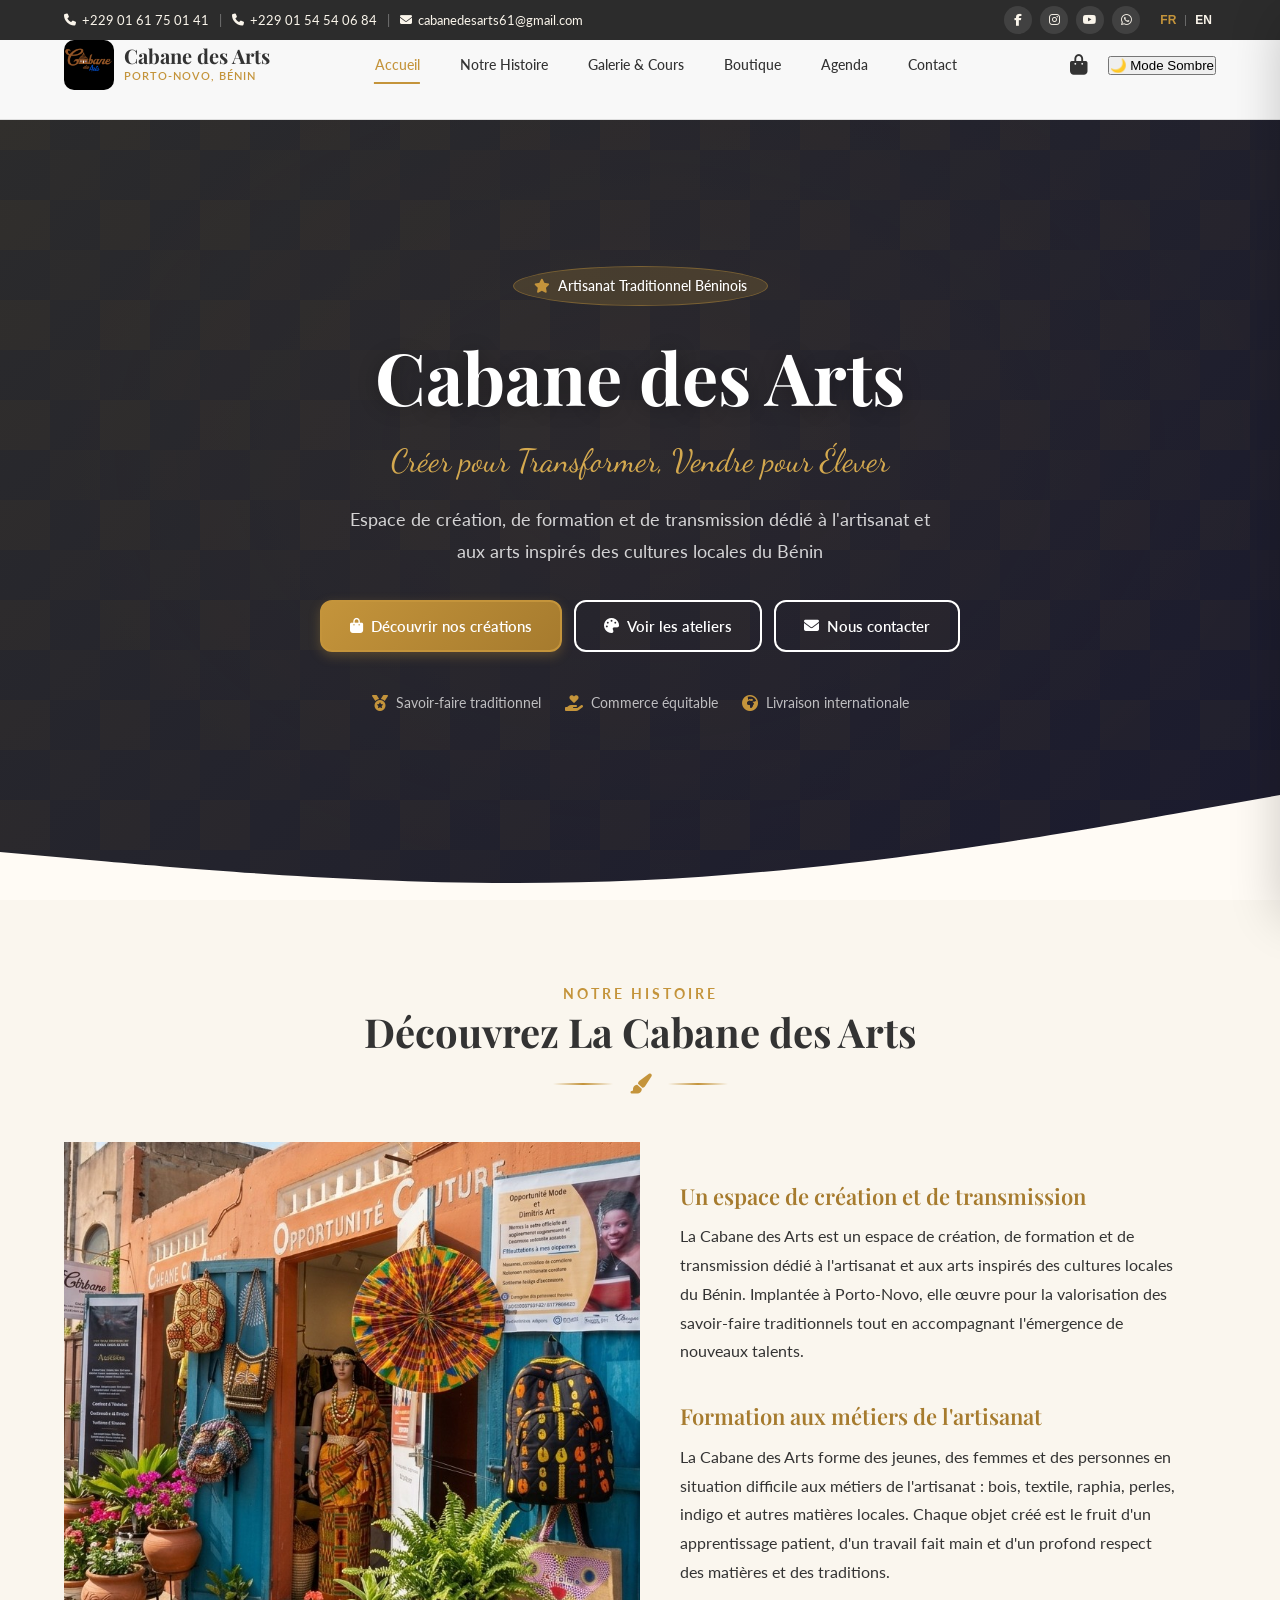
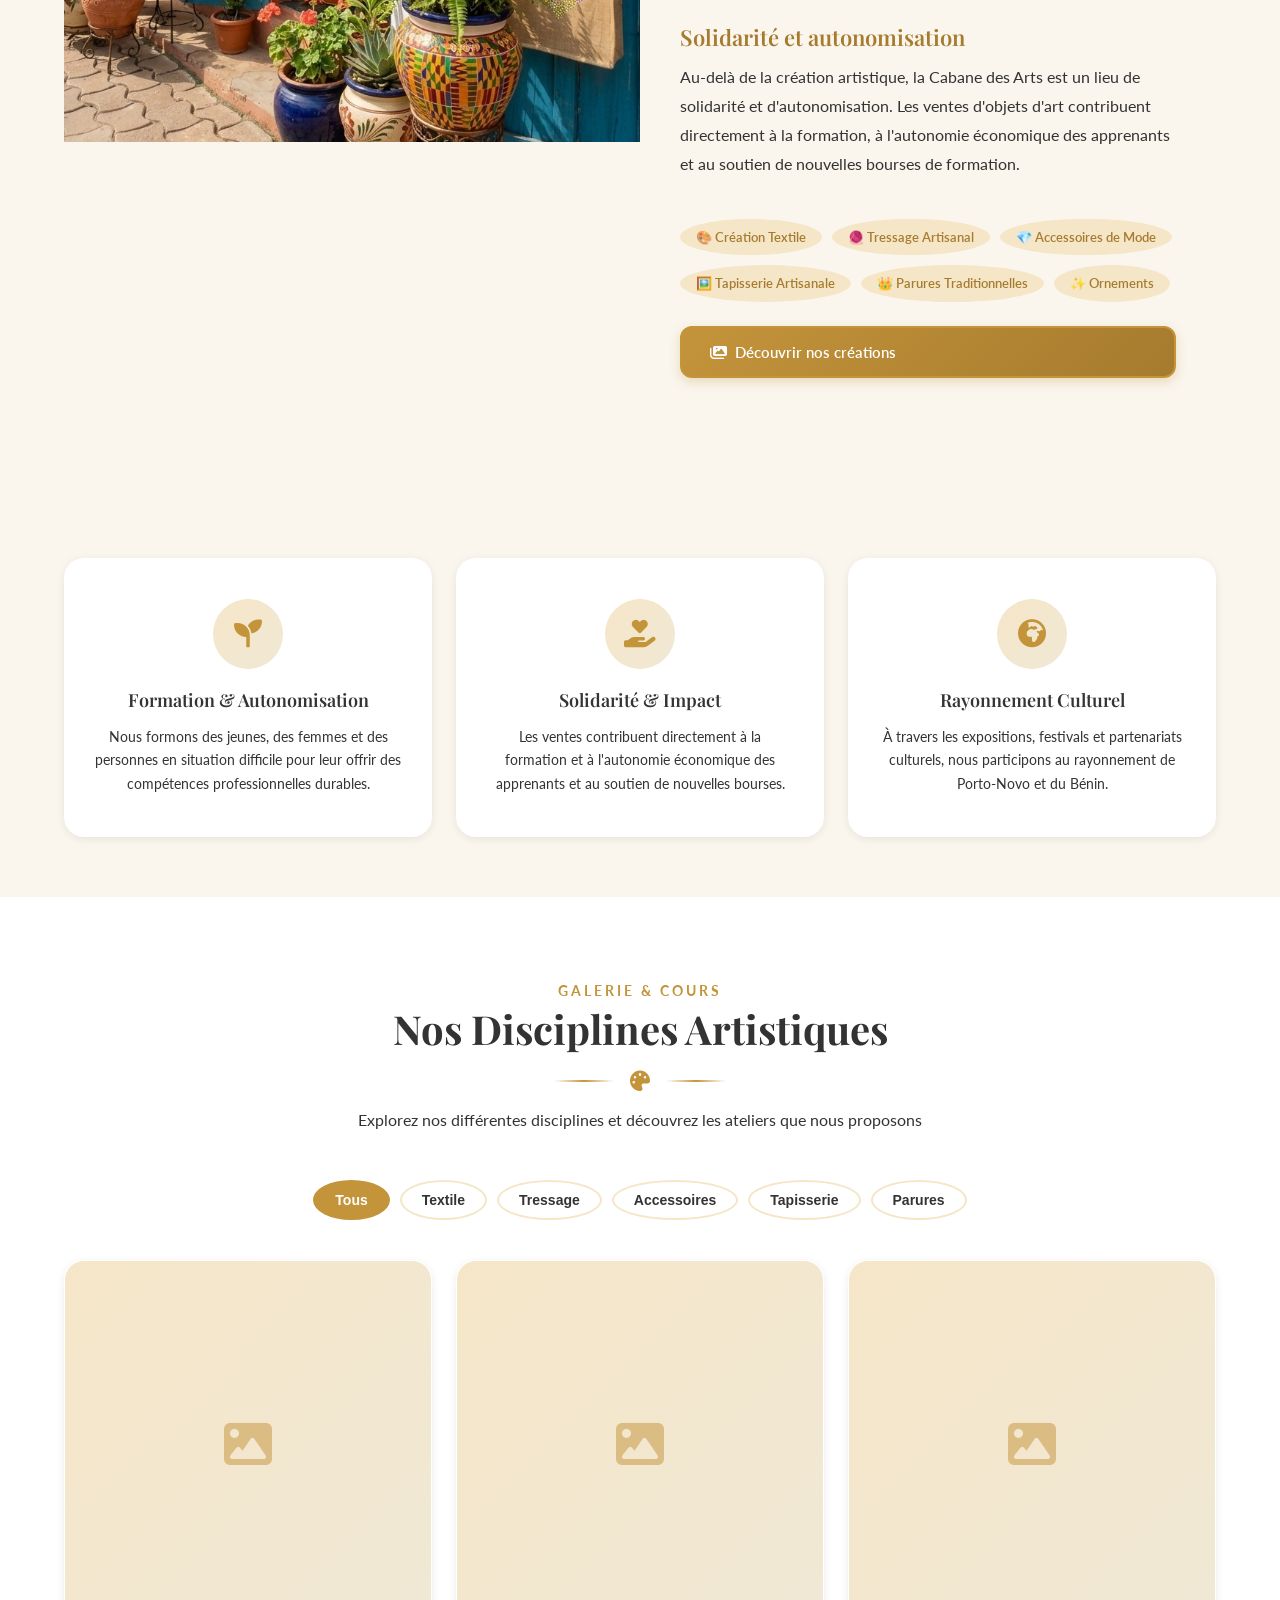
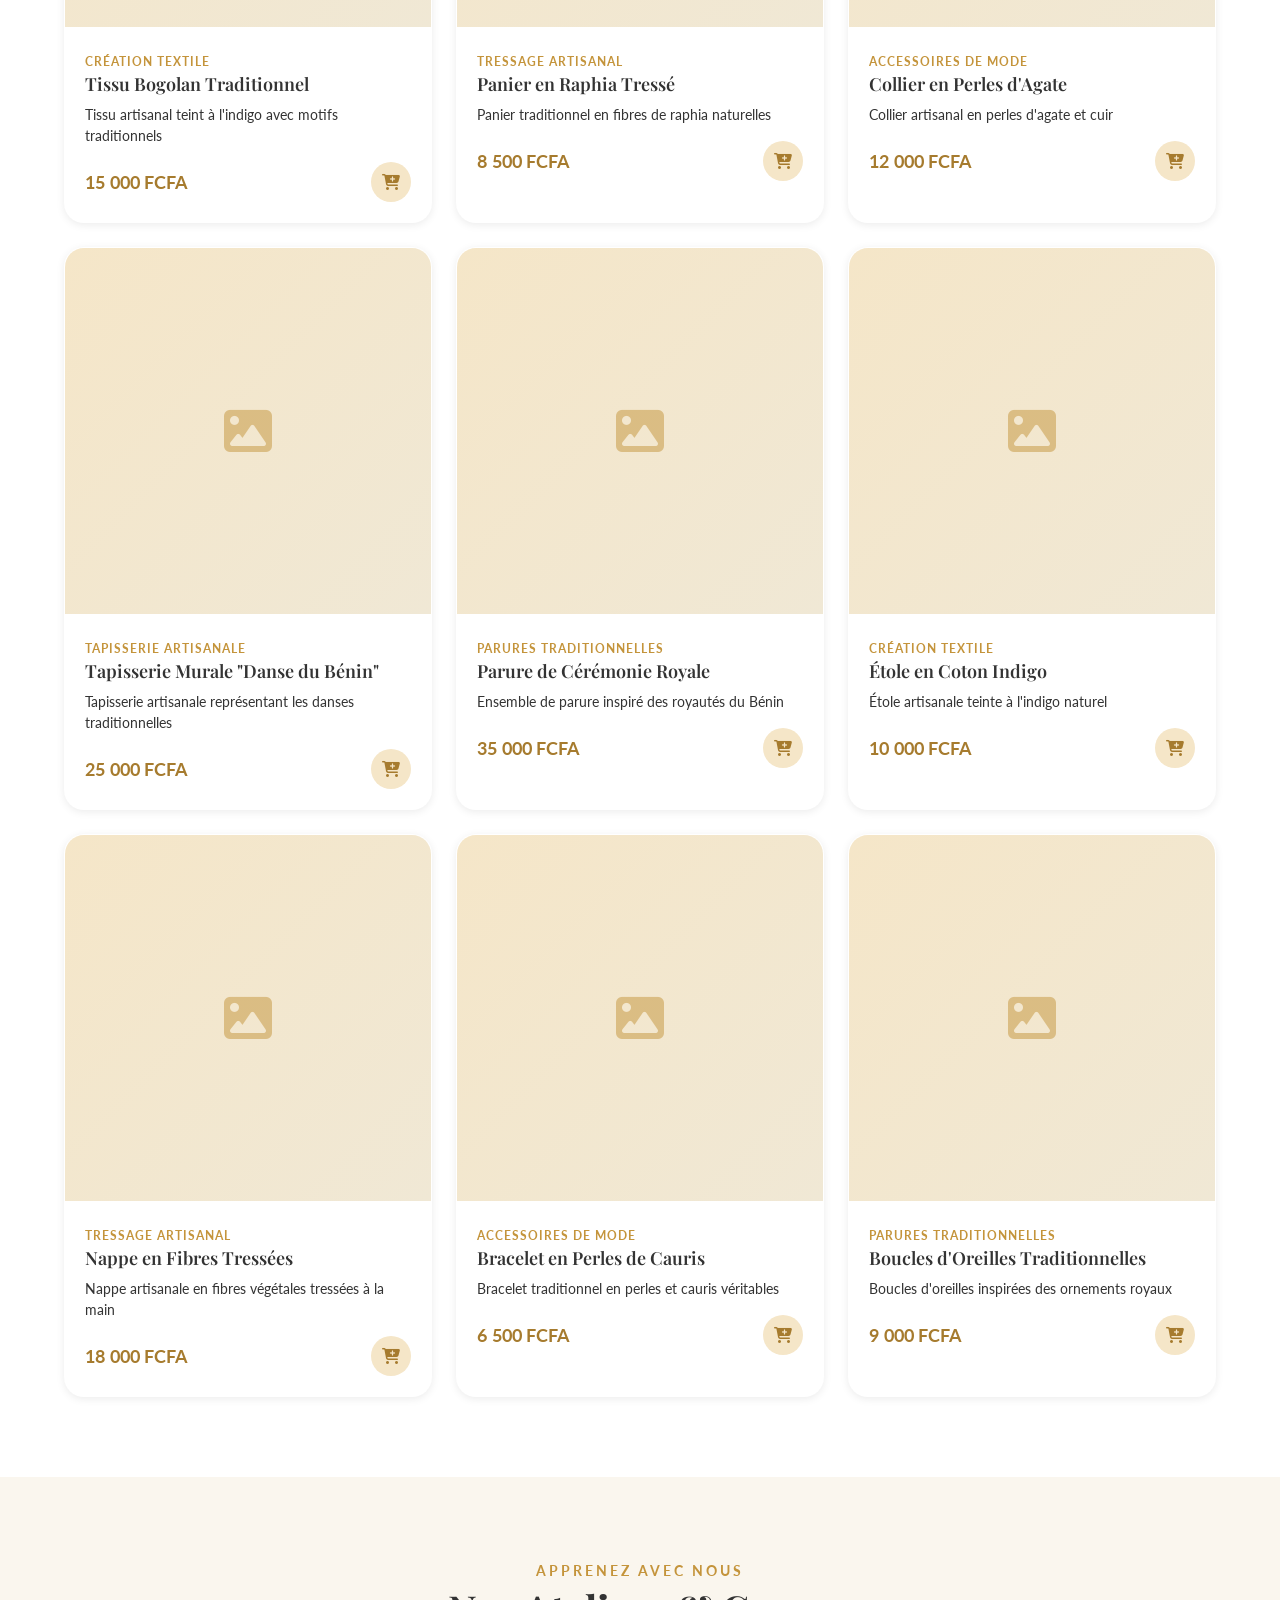
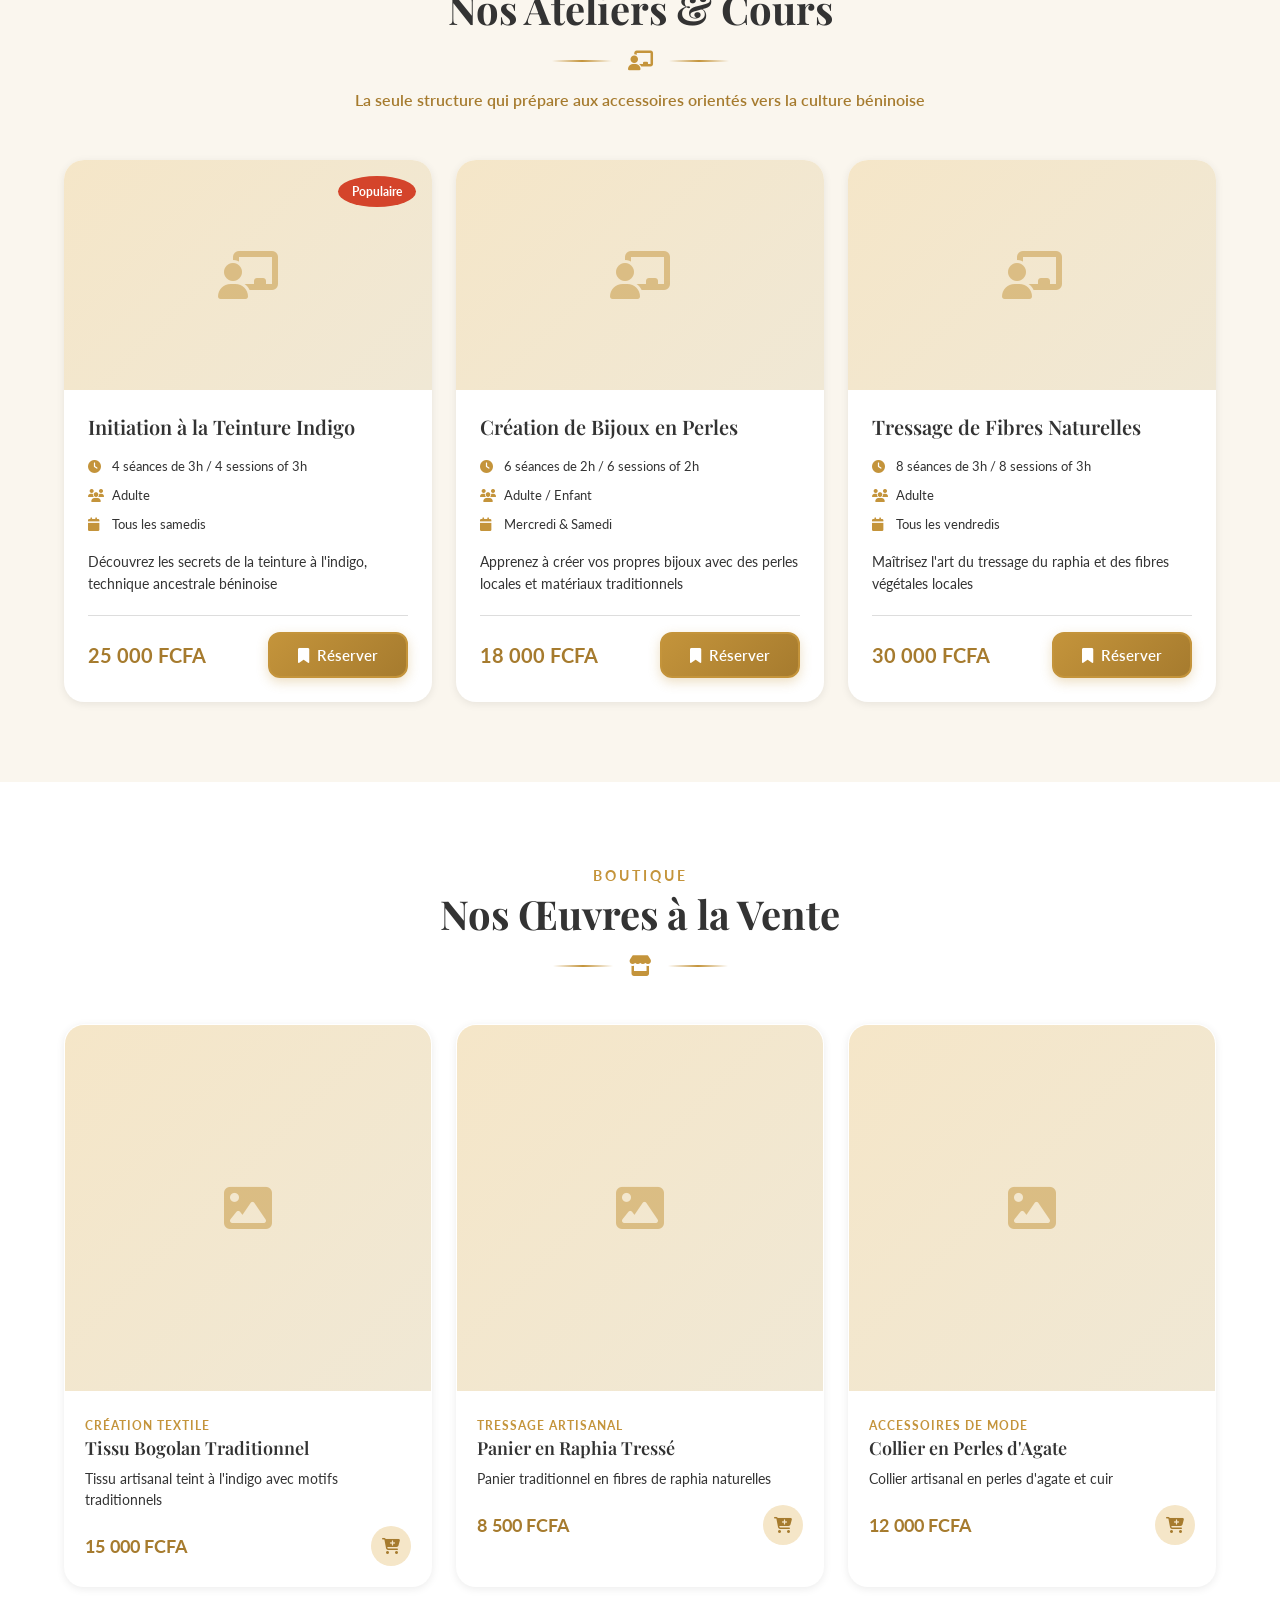
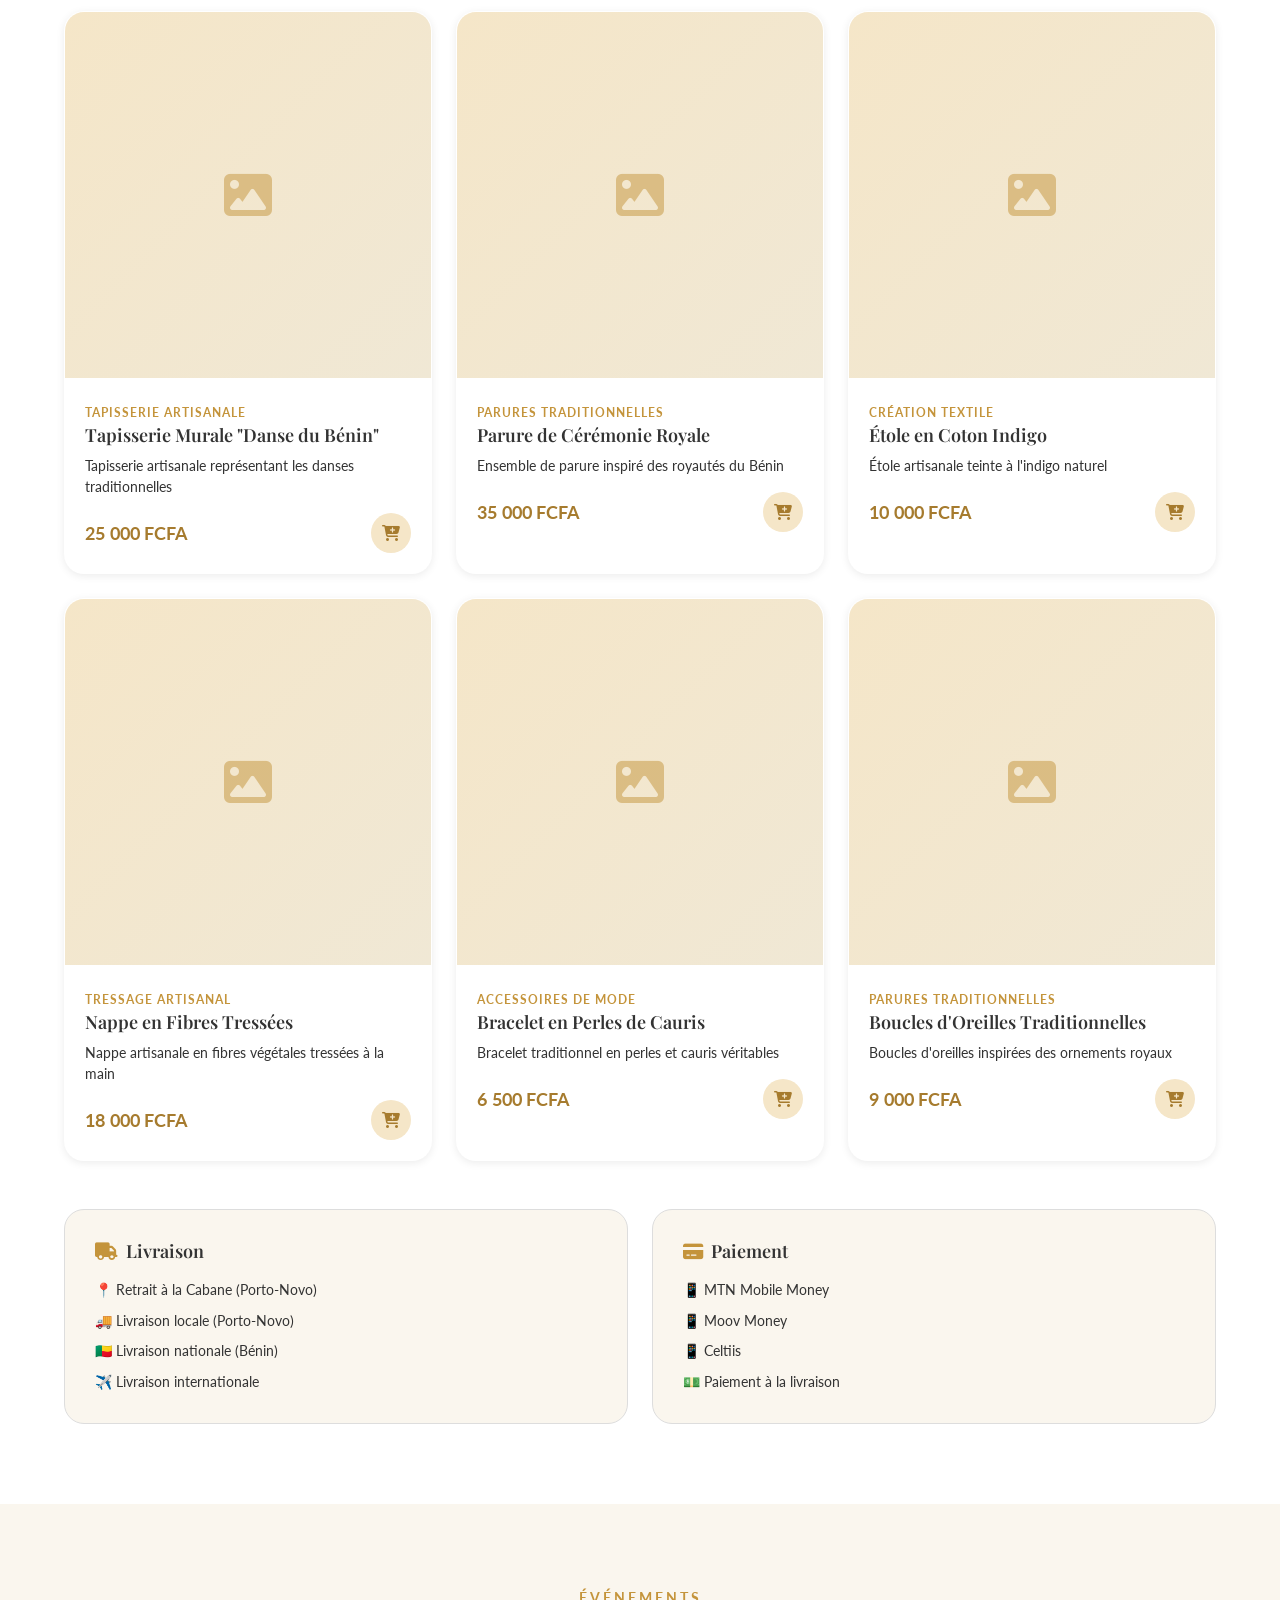
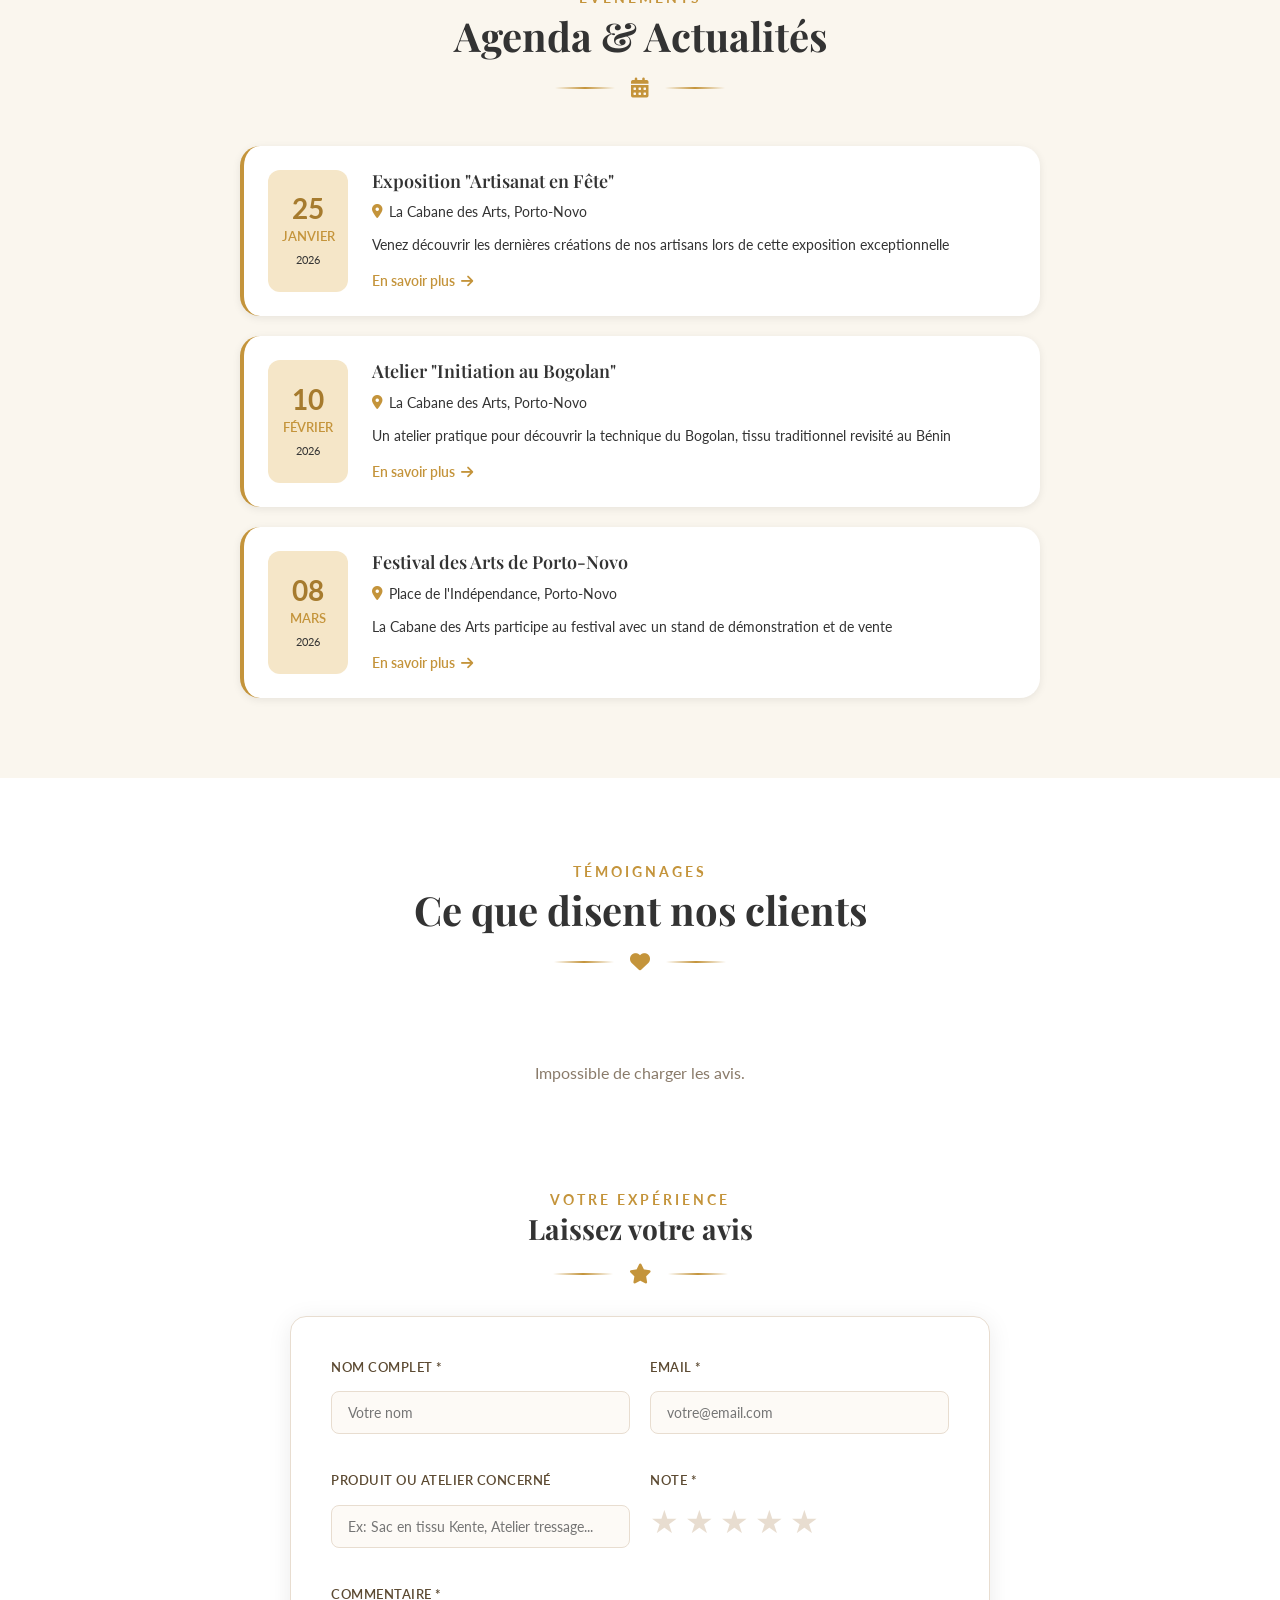
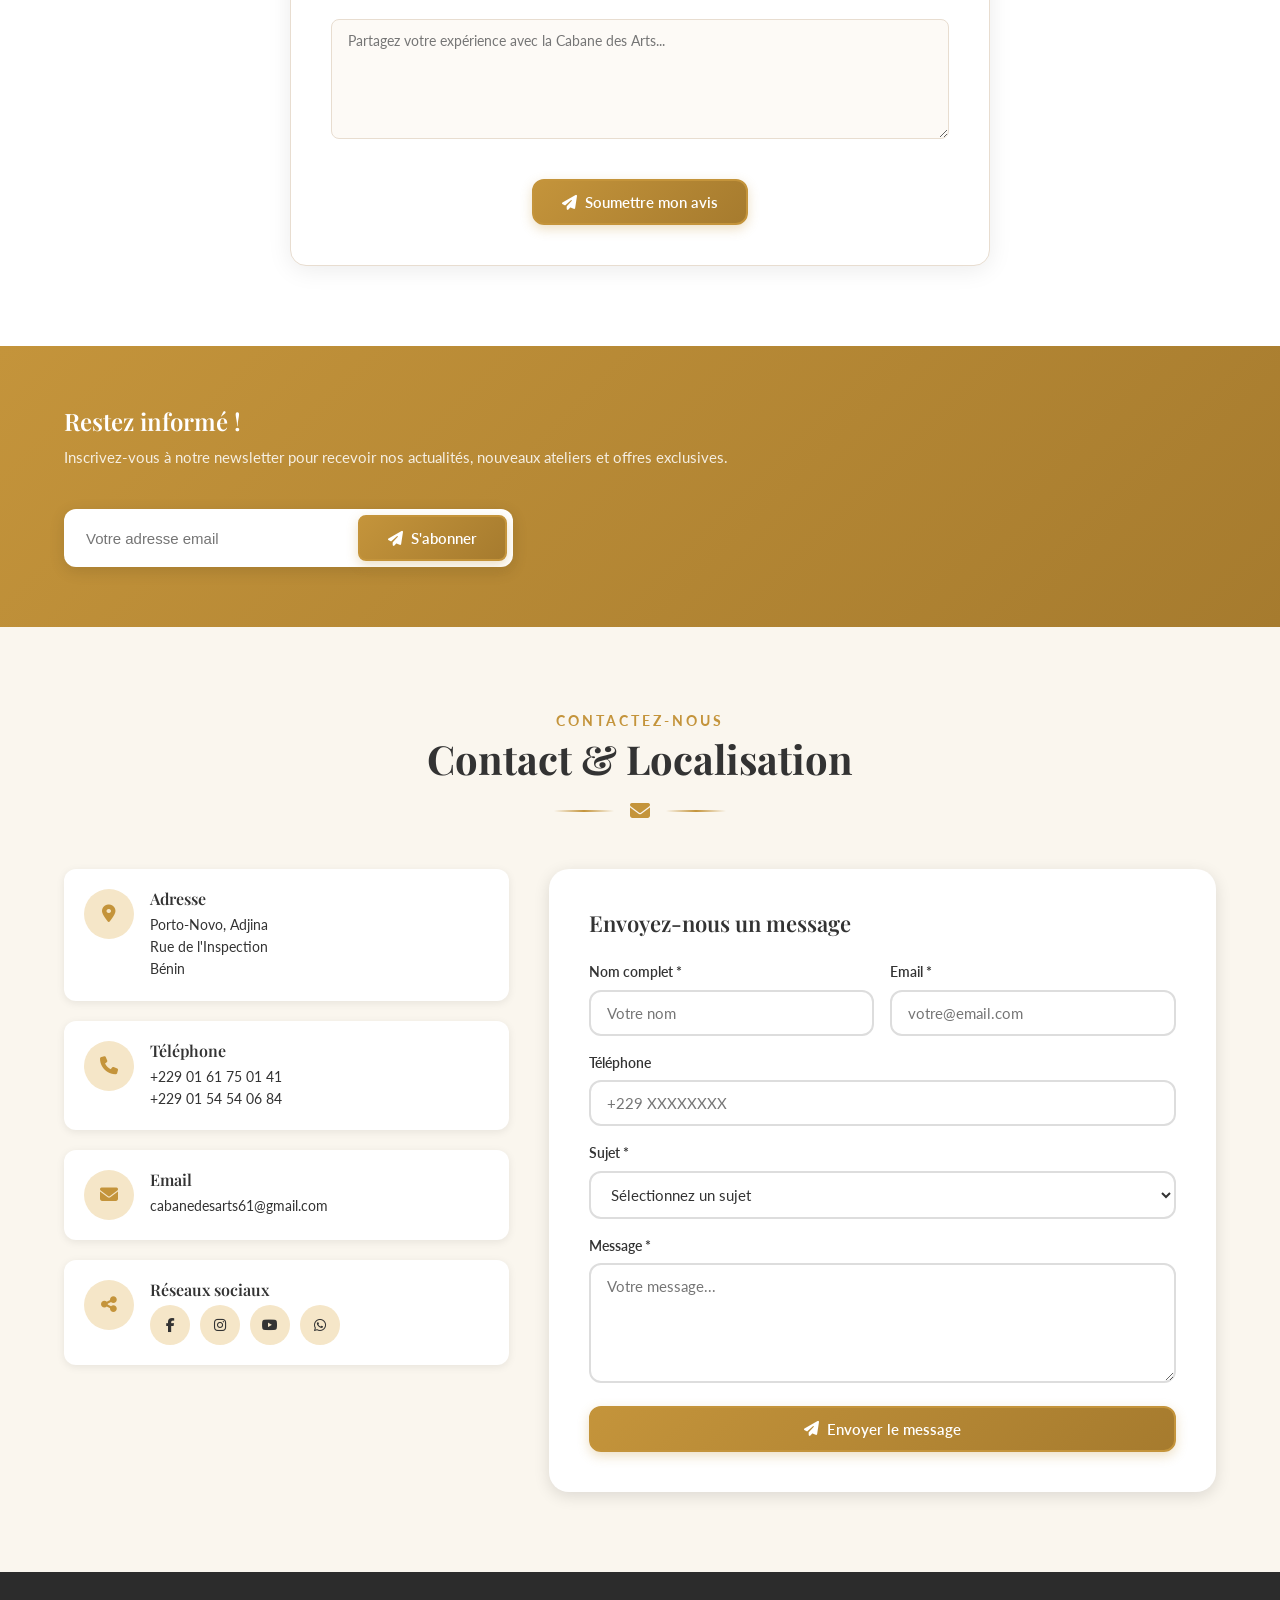
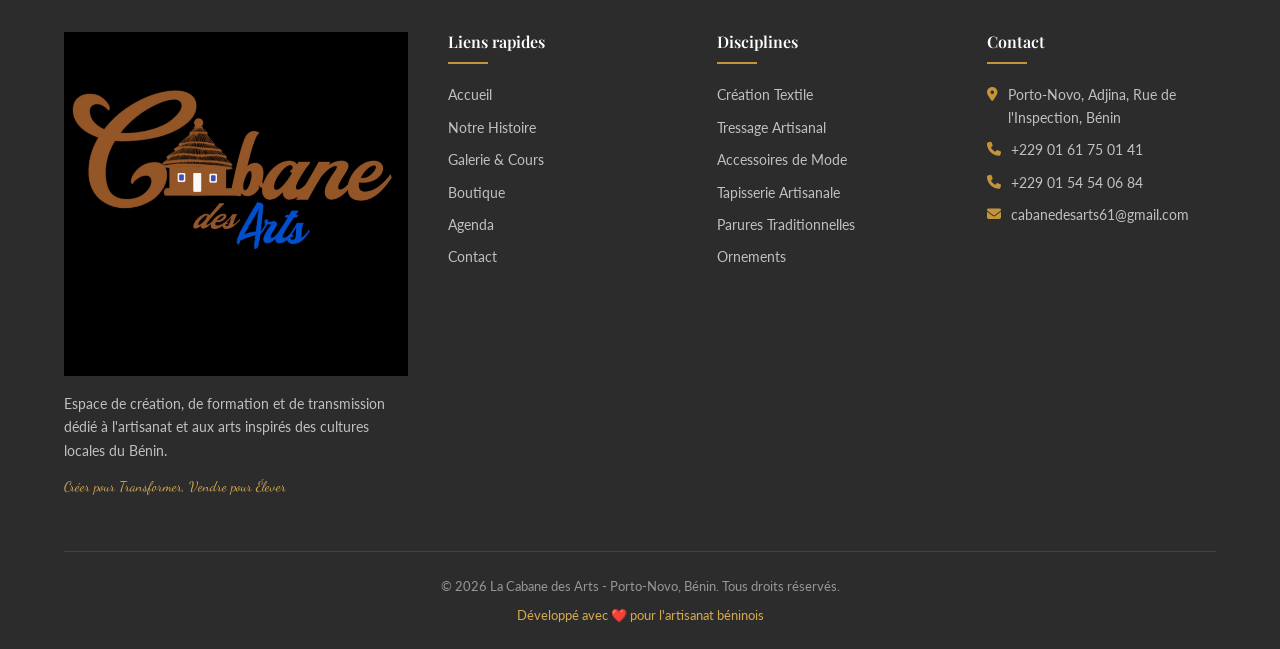
==== Index.html @ e34191a9 "Section avis clients dynamique" ====
<!DOCTYPE html>
<html lang="fr">
<head>
    <meta charset="UTF-8">
    <meta name="viewport" content="width=device-width, initial-scale=1.0">
    <meta name="description" content="Cabane des Arts - Espace de création, formation et transmission dédié à l'artisanat et aux arts inspirés des cultures locales du Bénin">
    <meta name="keywords" content="artisanat Bénin, Porto-Novo, art africain, textile, tressage, accessoires traditionnels">
    <meta name="author" content="Cabane des Arts">
    <meta name="theme-color" content="#C4943B">
    
    <title>Cabane des Arts | Artisanat Béninois & Création Artistique</title>
    
    <!-- Google Fonts -->
    <link href="https://fonts.googleapis.com/css2?family=Playfair+Display:wght@400;500;600;700&family=Lato:wght@300;400;700&family=Dancing+Script:wght@400;700&display=swap" rel="stylesheet">
    
    <!-- Font Awesome -->
    <link rel="stylesheet" href="https://cdnjs.cloudflare.com/ajax/libs/font-awesome/6.4.0/css/all.min.css">
    
    <!-- CSS -->
    <link rel="stylesheet" href="style.css">
</head>
<body>

<!-- ========== SPLASH SCREEN ========== -->
<div id="splashScreen">
  <div class="splash-bg"></div>
  <div class="splash-content">
    <div class="splash-logo-wrap">
      <img src="logo.jpg" alt="Cabane des Arts" class="splash-logo">
    </div>
    <div class="splash-tagline">
      <span class="splash-line">Artisanat</span>
      <span class="splash-dot">✦</span>
      <span class="splash-line">Création</span>
      <span class="splash-dot">✦</span>
      <span class="splash-line">Culture</span>
    </div>
    <div class="splash-sub">Bénin — Porto-Novo</div>
    <div class="splash-loader">
      <div class="splash-loader-bar"></div>
    </div>
  </div>
</div>

<style>
#splashScreen {
  position: fixed;
  inset: 0;
  z-index: 99999;
  display: flex;
  align-items: center;
  justify-content: center;
  background: #0D0804;
  transition: opacity 0.8s ease, visibility 0.8s ease;
}

#splashScreen.hidden {
  opacity: 0;
  visibility: hidden;
  pointer-events: none;
}

.splash-bg {
  position: absolute;
  inset: 0;
  background: 
    radial-gradient(ellipse 60% 50% at 50% 40%, rgba(181,86,26,0.12) 0%, transparent 70%);
}

.splash-content {
  position: relative;
  z-index: 1;
  text-align: center;
  display: flex;
  flex-direction: column;
  align-items: center;
}

.splash-logo-wrap {
  width: 320px;
  animation: splashLogoIn 1.2s cubic-bezier(0.16, 1, 0.3, 1) forwards;
  opacity: 0;
  transform: scale(0.85) translateY(20px);
  margin-bottom: 24px;
}

.splash-logo {
  width: 100%;
  height: auto;
  display: block;
}

.splash-tagline {
  display: flex;
  align-items: center;
  gap: 14px;
  margin-bottom: 10px;
  animation: splashFadeUp 0.8s ease 0.7s forwards;
  opacity: 0;
  transform: translateY(14px);
}

.splash-line {
  font-family: "Lato", sans-serif;
  font-size: 12px;
  font-weight: 300;
  color: rgba(255,255,255,0.7);
  letter-spacing: 4px;
  text-transform: uppercase;
}

.splash-dot {
  color: #C8922A;
  font-size: 9px;
}

.splash-sub {
  font-family: "Lato", sans-serif;
  font-size: 11px;
  color: rgba(200,146,42,0.6);
  letter-spacing: 5px;
  text-transform: uppercase;
  margin-bottom: 36px;
  animation: splashFadeUp 0.8s ease 0.9s forwards;
  opacity: 0;
  transform: translateY(14px);
}

.splash-loader {
  width: 140px;
  height: 1px;
  background: rgba(255,255,255,0.06);
  border-radius: 2px;
  overflow: hidden;
  animation: splashFadeUp 0.5s ease 1s forwards;
  opacity: 0;
}

.splash-loader-bar {
  height: 100%;
  width: 0%;
  background: linear-gradient(90deg, #B5561A, #C8922A);
  border-radius: 2px;
  animation: splashLoad 2s cubic-bezier(0.4, 0, 0.2, 1) 1.1s forwards;
}

@keyframes splashLogoIn {
  to { opacity: 1; transform: scale(1) translateY(0); }
}

@keyframes splashFadeUp {
  to { opacity: 1; transform: translateY(0); }
}

@keyframes splashLoad {
  0% { width: 0%; }
  60% { width: 70%; }
  100% { width: 100%; }
}
</style>

<script>
(function() {
  window.addEventListener("load", function() {
    setTimeout(function() {
      var splash = document.getElementById("splashScreen");
      if (splash) splash.classList.add("hidden");
    }, 3500);
  });
})();
</script>

    <!-- ========== HEADER ========== -->
    <header class="header" id="header">
        <!-- Barre supérieure -->
        <div class="top-bar">
            <div class="container">
                <div class="top-bar-content">
                    <div class="top-bar-left">
                        <a href="tel:+2290161750141" class="top-bar-item">
                            <i class="fas fa-phone"></i> +229 01 61 75 01 41
                        </a>
                        <span class="top-bar-separator">|</span>
                        <a href="tel:+2290154540684" class="top-bar-item">
                            <i class="fas fa-phone"></i> +229 01 54 54 06 84
                        </a>
                        <span class="top-bar-separator">|</span>
                        <a href="mailto:cabanedesarts61@gmail.com" class="top-bar-item">
                            <i class="fas fa-envelope"></i> cabanedesarts61@gmail.com
                        </a>
                    </div>
                    <div class="top-bar-right">
                        <div class="social-links">
                            <a href="#" class="social-link" aria-label="Facebook"><i class="fab fa-facebook-f"></i></a>
                            <a href="#" class="social-link" aria-label="Instagram"><i class="fab fa-instagram"></i></a>
                            <a href="#" class="social-link" aria-label="YouTube"><i class="fab fa-youtube"></i></a>
                            <a href="#" class="social-link" aria-label="WhatsApp"><i class="fab fa-whatsapp"></i></a>
                        </div>
                        <div class="language-switcher">
                            <button class="lang-btn active" data-lang="fr" aria-label="Français">FR</button>
                            <span class="lang-separator">|</span>
                            <button class="lang-btn" data-lang="en" aria-label="English">EN</button>
                        </div>
                    </div>
                </div>
            </div>
        </div>
        
        <!-- Navigation principale -->
        <nav class="navbar">
            <div class="container">
                <div class="nav-content">
                    <a href="#accueil" class="logo">
                        <img src="logo.jpg" alt="Logo" style="width:50px; height:50px; border-radius:10px;">
                        <div class="logo-text">
                            <span class="logo-title">Cabane des Arts</span>
                            <span class="logo-subtitle">Porto-Novo, Bénin</span>
                        </div>
                    </a>
                    
                    <ul class="nav-menu" id="navMenu">
                        <li class="nav-item">
                            <a href="#accueil" class="nav-link active" data-i18n="nav.home">Accueil</a>
                        </li>
                        <li class="nav-item">
                            <a href="#histoire" class="nav-link" data-i18n="nav.story">Notre Histoire</a>
                        </li>
                        <li class="nav-item">
                            <a href="#galerie" class="nav-link" data-i18n="nav.gallery">Galerie & Cours</a>
                        </li>
                        <li class="nav-item">
                            <a href="#boutique" class="nav-link" data-i18n="nav.shop">Boutique</a>
                        </li>
                        <li class="nav-item">
                            <a href="#agenda" class="nav-link" data-i18n="nav.events">Agenda</a>
                        </li>
                        <li class="nav-item">
                            <a href="#contact" class="nav-link" data-i18n="nav.contact">Contact</a>
                        </li>
                    </ul>
                    
                    <div class="nav-actions">
                        <button class="cart-btn" id="cartBtn" aria-label="Panier">
                            <i class="fas fa-shopping-bag"></i>
                            <span class="cart-count" id="cartCount">0</span>
                        </button>
                        <!-- BOUTON MODE SOMBRE -->
                        <button id="theme-toggle" class="theme-toggle">
                            🌙 Mode Sombre
                        </button>
                        <button class="hamburger" id="hamburger" aria-label="Menu" aria-expanded="false">
                            <span class="bar"></span>
                            <span class="bar"></span>
                            <span class="bar"></span>
                        </button>
                    </div>
                </div>
            </div>
        </nav>
    </header>

    <!-- ========== PANIER LATÉRAL ========== -->
    <div class="cart-overlay" id="cartOverlay"></div>
    <div class="cart-sidebar" id="cartSidebar">
        <div class="cart-header">
            <h3><i class="fas fa-shopping-bag"></i> <span data-i18n="cart.title">Mon Panier</span></h3>
            <button class="cart-close" id="cartClose" aria-label="Fermer le panier">&times;</button>
        </div>
        <div class="cart-body" id="cartBody">
            <div class="cart-empty" id="cartEmpty">
                <i class="fas fa-shopping-cart"></i>
                <p data-i18n="cart.empty">Votre panier est vide</p>
            </div>
            <div class="cart-items" id="cartItems"></div>
        </div>
        <div class="cart-footer" id="cartFooter" style="display: none;">
            <div class="cart-total">
                <span data-i18n="cart.total">Total</span>
                <span id="cartTotal">0 FCFA</span>
            </div>
            <button class="btn btn-primary btn-full" id="checkoutBtn">
                <i class="fas fa-lock"></i> <span data-i18n="cart.checkout">Commander</span>
            </button>
            <div class="payment-methods">
                <span><i class="fas fa-mobile-alt"></i> MTN MoMo</span>
                <span><i class="fas fa-mobile-alt"></i> Moov Money</span>
                <span><i class="fas fa-mobile-alt"></i> Celtiis</span>
            </div>
        </div>
    </div>

    <!-- ========== SECTION HÉRO ========== -->
    <section id="accueil" class="hero">
        <div class="hero-bg">
            <div class="hero-overlay"></div>
        </div>
        <div class="container">
            <div class="hero-content">
                <div class="hero-badge">
                    <i class="fas fa-star"></i>
                    <span data-i18n="hero.badge">Artisanat Traditionnel Béninois</span>
                </div>
                <h1 class="hero-title">Cabane des Arts</h1>
                <p class="hero-slogan" data-i18n="hero.slogan">Créer pour Transformer, Vendre pour Élever</p>
                <p class="hero-description" data-i18n="hero.description">
                    Espace de création, de formation et de transmission dédié à l'artisanat 
                    et aux arts inspirés des cultures locales du Bénin
                </p>
                <div class="hero-buttons">
                    <a href="#boutique" class="btn btn-primary">
                        <i class="fas fa-shopping-bag"></i>
                        <span data-i18n="hero.shop">Découvrir nos créations</span>
                    </a>
                    <a href="#galerie" class="btn btn-outline">
                        <i class="fas fa-palette"></i>
                        <span data-i18n="hero.ateliers">Voir les ateliers</span>
                    </a>
                    <a href="#contact" class="btn btn-outline">
                        <i class="fas fa-envelope"></i>
                        <span data-i18n="hero.contact">Nous contacter</span>
                    </a>
                </div>
                <div class="hero-features">
                    <div class="feature-item">
                        <i class="fas fa-medal"></i>
                        <span data-i18n="hero.feature1">Savoir-faire traditionnel</span>
                    </div>
                    <div class="feature-item">
                        <i class="fas fa-hand-holding-heart"></i>
                        <span data-i18n="hero.feature2">Commerce équitable</span>
                    </div>
                    <div class="feature-item">
                        <i class="fas fa-globe-africa"></i>
                        <span data-i18n="hero.feature3">Livraison internationale</span>
                    </div>
                </div>
            </div>
        </div>
        <div class="wave-divider">
            <svg xmlns="http://www.w3.org/2000/svg" viewBox="0 0 1440 120" preserveAspectRatio="none">
                <path fill="var(--bg-primary)" d="M0,64L120,74.7C240,85,480,107,720,96C960,85,1200,43,1320,21.3L1440,0L1440,120L1320,120C1200,120,960,120,720,120C480,120,240,120,120,120L0,120Z"></path>
            </svg>
        </div>
    </section>

    <!-- ========== SECTION NOTRE HISTOIRE ========== -->
    <section id="histoire" class="histoire-section">
        <div class="container">
            <div class="section-header">
                <span class="section-subtitle" data-i18n="histoire.subtitle">Notre Histoire</span>
                <h2 class="section-title" data-i18n="histoire.title">Découvrez La Cabane des Arts</h2>
                <div class="section-divider">
                    <span class="divider-line"></span>
                    <i class="fas fa-paint-brush"></i>
                    <span class="divider-line"></span>
                </div>
            </div>
            
            <div class="section-container">
                <!-- COLONNE GAUCHE (IMAGE) -->
                <div class="col-left">
                    <img src="photo-de-la-cabane.jpg" alt="La Cabane des Arts - Boutique">
                </div>

                <!-- COLONNE DROITE (TEXTE) -->
                <div class="col-right">
                    <h3 data-i18n="histoire.heading1">Un espace de création et de transmission</h3>
                    <p data-i18n="histoire.para1">
                        La Cabane des Arts est un espace de création, de formation et de transmission 
                        dédié à l'artisanat et aux arts inspirés des cultures locales du Bénin. 
                        Implantée à Porto-Novo, elle œuvre pour la valorisation des savoir-faire 
                        traditionnels tout en accompagnant l'émergence de nouveaux talents.
                    </p>
                    
                    <h3 data-i18n="histoire.heading2">Formation aux métiers de l'artisanat</h3>
                    <p data-i18n="histoire.para2">
                        La Cabane des Arts forme des jeunes, des femmes et des personnes en situation 
                        difficile aux métiers de l'artisanat : bois, textile, raphia, perles, indigo 
                        et autres matières locales. Chaque objet créé est le fruit d'un apprentissage 
                        patient, d'un travail fait main et d'un profond respect des matières et des traditions.
                    </p>
                    
                    <h3 data-i18n="histoire.heading3">Solidarité et autonomisation</h3>
                    <p data-i18n="histoire.para3">
                        Au-delà de la création artistique, la Cabane des Arts est un lieu de solidarité 
                        et d'autonomisation. Les ventes d'objets d'art contribuent directement à la 
                        formation, à l'autonomie économique des apprenants et au soutien de nouvelles 
                        bourses de formation.
                    </p>
                    
                    <div class="discipline-tags">
                        <span class="tag">🎨 <span data-i18n="tags.textile">Création Textile</span></span>
                        <span class="tag">🧶 <span data-i18n="tags.tressage">Tressage Artisanal</span></span>
                        <span class="tag">💎 <span data-i18n="tags.accessoires">Accessoires de Mode</span></span>
                        <span class="tag">🖼️ <span data-i18n="tags.tapisserie">Tapisserie Artisanale</span></span>
                        <span class="tag">👑 <span data-i18n="tags.parures">Parures Traditionnelles</span></span>
                        <span class="tag">✨ <span data-i18n="tags.ornements">Ornements</span></span>
                    </div>
                    
                    <a href="#galerie" class="btn btn-primary">
                        <i class="fas fa-images"></i>
                        <span data-i18n="histoire.discover">Découvrir nos créations</span>
                    </a>
                </div>
            </div>
        </div>
    </section>

    <!-- ========== SECTION MISSION ========== -->
    <section class="mission-section">
        <div class="container">
            <div class="mission-cards">
                <div class="mission-card">
                    <div class="card-icon">
                        <i class="fas fa-seedling"></i>
                    </div>
                    <h3 data-i18n="mission.title1">Formation & Autonomisation</h3>
                    <p data-i18n="mission.desc1">
                        Nous formons des jeunes, des femmes et des personnes en situation difficile 
                        pour leur offrir des compétences professionnelles durables.
                    </p>
                </div>
                
                <div class="mission-card">
                    <div class="card-icon">
                        <i class="fas fa-hand-holding-heart"></i>
                    </div>
                    <h3 data-i18n="mission.title2">Solidarité & Impact</h3>
                    <p data-i18n="mission.desc2">
                        Les ventes contribuent directement à la formation et à l'autonomie 
                        économique des apprenants et au soutien de nouvelles bourses.
                    </p>
                </div>
                
                <div class="mission-card">
                    <div class="card-icon">
                        <i class="fas fa-globe-africa"></i>
                    </div>
                    <h3 data-i18n="mission.title3">Rayonnement Culturel</h3>
                    <p data-i18n="mission.desc3">
                        À travers les expositions, festivals et partenariats culturels, nous 
                        participons au rayonnement de Porto-Novo et du Bénin.
                    </p>
                </div>
            </div>
        </div>
    </section>

    <!-- ========== SECTION GALERIE ========== -->
    <section id="galerie" class="galerie-section">
        <div class="container">
            <div class="section-header">
                <span class="section-subtitle" data-i18n="galerie.subtitle">Galerie & Cours</span>
                <h2 class="section-title" data-i18n="galerie.title">Nos Disciplines Artistiques</h2>
                <div class="section-divider">
                    <span class="divider-line"></span>
                    <i class="fas fa-palette"></i>
                    <span class="divider-line"></span>
                </div>
                <p class="section-description" data-i18n="galerie.description">
                    Explorez nos différentes disciplines et découvrez les ateliers que nous proposons
                </p>
            </div>
            
            <div class="filter-buttons">
                <button class="filter-btn active" data-filter="all" data-i18n="filter.all">Tous</button>
                <button class="filter-btn" data-filter="textile" data-i18n="filter.textile">Textile</button>
                <button class="filter-btn" data-filter="tressage" data-i18n="filter.tressage">Tressage</button>
                <button class="filter-btn" data-filter="accessoires" data-i18n="filter.accessoires">Accessoires</button>
                <button class="filter-btn" data-filter="tapisserie" data-i18n="filter.tapisserie">Tapisserie</button>
                <button class="filter-btn" data-filter="parures" data-i18n="filter.parures">Parures</button>
            </div>
            
            <div class="galerie-grid" id="galerieGrid">
                <!-- Les produits seront injectés dynamiquement par JavaScript -->
            </div>
        </div>
    </section>

    <!-- ========== SECTION ATELIERS ========== -->
    <section class="ateliers-section">
        <div class="container">
            <div class="section-header">
                <span class="section-subtitle" data-i18n="ateliers.subtitle">Apprenez avec nous</span>
                <h2 class="section-title" data-i18n="ateliers.title">Nos Ateliers & Cours</h2>
                <div class="section-divider">
                    <span class="divider-line"></span>
                    <i class="fas fa-chalkboard-teacher"></i>
                    <span class="divider-line"></span>
                </div>
                <p class="section-description highlight-text" data-i18n="ateliers.description">
                    La seule structure qui prépare aux accessoires orientés vers la culture béninoise
                </p>
            </div>
            
            <div class="ateliers-grid" id="ateliersGrid">
                <!-- Les ateliers seront injectés dynamiquement par JavaScript -->
            </div>
        </div>
    </section>

    <!-- ========== SECTION BOUTIQUE ========== -->
    <section id="boutique" class="boutique-section">
        <div class="container">
            <div class="section-header">
                <span class="section-subtitle" data-i18n="boutique.subtitle">Boutique</span>
                <h2 class="section-title" data-i18n="boutique.title">Nos Œuvres à la Vente</h2>
                <div class="section-divider">
                    <span class="divider-line"></span>
                    <i class="fas fa-store"></i>
                    <span class="divider-line"></span>
                </div>
            </div>
            
            <div class="boutique-grid" id="boutiqueGrid">
                <!-- Produits de la boutique injectés dynamiquement -->
            </div>
            
            <div class="boutique-info">
                <div class="info-box">
                    <h4><i class="fas fa-truck"></i> <span data-i18n="boutique.delivery">Livraison</span></h4>
                    <ul>
                        <li>📍 <span data-i18n="boutique.pickup">Retrait à la Cabane (Porto-Novo)</span></li>
                        <li>🚚 <span data-i18n="boutique.local">Livraison locale (Porto-Novo)</span></li>
                        <li>🇧🇯 <span data-i18n="boutique.national">Livraison nationale (Bénin)</span></li>
                        <li>✈️ <span data-i18n="boutique.international">Livraison internationale</span></li>
                    </ul>
                </div>
                <div class="info-box">
                    <h4><i class="fas fa-credit-card"></i> <span data-i18n="boutique.payment">Paiement</span></h4>
                    <ul>
                        <li>📱 MTN Mobile Money</li>
                        <li>📱 Moov Money</li>
                        <li>📱 Celtiis</li>
                        <li>💵 <span data-i18n="boutique.cod">Paiement à la livraison</span></li>
                    </ul>
                </div>
            </div>
        </div>
    </section>

    <!-- ========== SECTION AGENDA ========== -->
    <section id="agenda" class="agenda-section">
        <div class="container">
            <div class="section-header">
                <span class="section-subtitle" data-i18n="agenda.subtitle">Événements</span>
                <h2 class="section-title" data-i18n="agenda.title">Agenda & Actualités</h2>
                <div class="section-divider">
                    <span class="divider-line"></span>
                    <i class="fas fa-calendar-alt"></i>
                    <span class="divider-line"></span>
                </div>
            </div>
            
            <div class="agenda-grid" id="agendaGrid">
                <!-- Événements injectés dynamiquement -->
            </div>
        </div>
    </section>

    <!-- ========== SECTION TÉMOIGNAGES ========== -->
    <section class="temoignages-section">
        <div class="container">
            <div class="section-header">
                <span class="section-subtitle" data-i18n="temoignages.subtitle">Témoignages</span>
                <h2 class="section-title" data-i18n="temoignages.title">Ce que disent nos clients</h2>
                <div class="section-divider">
                    <span class="divider-line"></span>
                    <i class="fas fa-heart"></i>
                    <span class="divider-line"></span>
                </div>
            </div>
            
            <div class="temoignages-grid" id="temoignagesGrid">
                <!-- Chargement des avis depuis l API -->
                <div style="text-align:center;padding:40px;color:#8A7B6A;font-size:15px;">Chargement des avis...</div>
            </div>

            <!-- Formulaire pour laisser un avis -->
            <div class="avis-form-section" style="margin-top:60px;">
                <div class="section-header" style="margin-bottom:32px;">
                    <span class="section-subtitle">Votre expérience</span>
                    <h3 class="section-title" style="font-size:28px;">Laissez votre avis</h3>
                    <div class="section-divider">
                        <span class="divider-line"></span>
                        <i class="fas fa-star"></i>
                        <span class="divider-line"></span>
                    </div>
                </div>
                <form id="avisForm" class="avis-form">
                    <div class="avis-form-grid">
                        <div class="form-group">
                            <label>Nom complet *</label>
                            <input type="text" id="avisNom" placeholder="Votre nom" required>
                        </div>
                        <div class="form-group">
                            <label>Email *</label>
                            <input type="email" id="avisEmail" placeholder="votre@email.com" required>
                        </div>
                        <div class="form-group">
                            <label>Produit ou atelier concerné</label>
                            <input type="text" id="avisProduit" placeholder="Ex: Sac en tissu Kente, Atelier tressage...">
                        </div>
                        <div class="form-group">
                            <label>Note *</label>
                            <div class="star-rating" id="starRating">
                                <span class="star" data-value="1">★</span>
                                <span class="star" data-value="2">★</span>
                                <span class="star" data-value="3">★</span>
                                <span class="star" data-value="4">★</span>
                                <span class="star" data-value="5">★</span>
                            </div>
                            <input type="hidden" id="avisNote" value="0">
                        </div>
                        <div class="form-group full-width">
                            <label>Commentaire *</label>
                            <textarea id="avisCommentaire" rows="4" placeholder="Partagez votre expérience avec la Cabane des Arts..." required></textarea>
                        </div>
                    </div>
                    <div style="text-align:center;margin-top:24px;">
                        <button type="submit" class="btn btn-primary">
                            <i class="fas fa-paper-plane"></i> Soumettre mon avis
                        </button>
                    </div>
                </form>
            </div>
        </div>
    </section>

    <style>
    .avis-form {
        max-width: 700px;
        margin: 0 auto;
        background: white;
        border-radius: 16px;
        padding: 40px;
        box-shadow: 0 4px 24px rgba(0,0,0,0.08);
        border: 1px solid #E8DDD0;
    }
    .avis-form-grid {
        display: grid;
        grid-template-columns: 1fr 1fr;
        gap: 20px;
    }
    .avis-form-grid .form-group {
        display: flex;
        flex-direction: column;
        gap: 8px;
    }
    .avis-form-grid .form-group.full-width {
        grid-column: 1 / -1;
    }
    .avis-form-grid label {
        font-size: 13px;
        font-weight: 600;
        color: #5C4A32;
        text-transform: uppercase;
        letter-spacing: 0.5px;
    }
    .avis-form-grid input,
    .avis-form-grid textarea {
        padding: 12px 16px;
        border: 1px solid #E8DDD0;
        border-radius: 8px;
        font-family: inherit;
        font-size: 14px;
        color: #1A1208;
        transition: border-color 0.2s;
        outline: none;
        background: #FDFAF6;
    }
    .avis-form-grid input:focus,
    .avis-form-grid textarea:focus {
        border-color: #B5561A;
        background: white;
    }
    .star-rating {
        display: flex;
        gap: 6px;
    }
    .star-rating .star {
        font-size: 32px;
        color: #E8DDD0;
        cursor: pointer;
        transition: color 0.15s, transform 0.1s;
        line-height: 1;
    }
    .star-rating .star:hover,
    .star-rating .star.active {
        color: #C8922A;
    }
    .star-rating .star:hover {
        transform: scale(1.2);
    }
    @media (max-width: 600px) {
        .avis-form-grid { grid-template-columns: 1fr; }
        .avis-form { padding: 24px 16px; }
    }
    </style>

    <!-- ========== SECTION NEWSLETTER ========== -->
    <section class="newsletter-section">
        <div class="container">
            <div class="newsletter-content">
                <div class="newsletter-text">
                    <h3 data-i18n="newsletter.title">Restez informé !</h3>
                    <p data-i18n="newsletter.desc">Inscrivez-vous à notre newsletter pour recevoir nos actualités, nouveaux ateliers et offres exclusives.</p>
                </div>
                <form class="newsletter-form" id="newsletterForm">
                    <div class="input-group">
                        <input type="email" id="newsletterEmail" placeholder="Votre adresse email" required>
                        <button type="submit" class="btn btn-primary">
                            <i class="fas fa-paper-plane"></i>
                            <span data-i18n="newsletter.subscribe">S'abonner</span>
                        </button>
                    </div>
                </form>
            </div>
        </div>
    </section>

    <!-- ========== SECTION CONTACT ========== -->
    <section id="contact" class="contact-section">
        <div class="container">
            <div class="section-header">
                <span class="section-subtitle" data-i18n="contact.subtitle">Contactez-nous</span>
                <h2 class="section-title" data-i18n="contact.title">Contact & Localisation</h2>
                <div class="section-divider">
                    <span class="divider-line"></span>
                    <i class="fas fa-envelope"></i>
                    <span class="divider-line"></span>
                </div>
            </div>
            
            <div class="contact-grid">
                <div class="contact-info">
                    <div class="info-card">
                        <div class="info-icon"><i class="fas fa-map-marker-alt"></i></div>
                        <div class="info-details">
                            <h4 data-i18n="contact.address">Adresse</h4>
                            <p>Porto-Novo, Adjina<br>Rue de l'Inspection<br>Bénin</p>
                        </div>
                    </div>
                    
                    <div class="info-card">
                        <div class="info-icon"><i class="fas fa-phone"></i></div>
                        <div class="info-details">
                            <h4 data-i18n="contact.phone">Téléphone</h4>
                            <p><a href="tel:+2290161750141">+229 01 61 75 01 41</a></p>
                            <p><a href="tel:+2290154540684">+229 01 54 54 06 84</a></p>
                        </div>
                    </div>
                    
                    <div class="info-card">
                        <div class="info-icon"><i class="fas fa-envelope"></i></div>
                        <div class="info-details">
                            <h4 data-i18n="contact.email">Email</h4>
                            <p><a href="mailto:cabanedesarts61@gmail.com">cabanedesarts61@gmail.com</a></p>
                        </div>
                    </div>
                    
                    <div class="info-card">
                        <div class="info-icon"><i class="fas fa-share-alt"></i></div>
                        <div class="info-details">
                            <h4 data-i18n="contact.social">Réseaux sociaux</h4>
                            <div class="social-links-large">
                                <a href="#" class="social-btn" aria-label="Facebook"><i class="fab fa-facebook-f"></i></a>
                                <a href="#" class="social-btn" aria-label="Instagram"><i class="fab fa-instagram"></i></a>
                                <a href="#" class="social-btn" aria-label="YouTube"><i class="fab fa-youtube"></i></a>
                                <a href="#" class="social-btn" aria-label="WhatsApp"><i class="fab fa-whatsapp"></i></a>
                            </div>
                        </div>
                    </div>
                </div>
                
                <div class="contact-form-wrapper">
                    <h3 data-i18n="contact.form.title">Envoyez-nous un message</h3>
                    <form class="contact-form" id="contactForm">
                        <div class="form-row">
                            <div class="form-group">
                                <label for="contactName" data-i18n="contact.form.name">Nom complet *</label>
                                <input type="text" id="contactName" name="name" required placeholder="Votre nom">
                            </div>
                            <div class="form-group">
                                <label for="contactEmail" data-i18n="contact.form.email">Email *</label>
                                <input type="email" id="contactEmail" name="email" required placeholder="votre@email.com">
                            </div>
                        </div>
                        <div class="form-group">
                            <label for="contactPhone" data-i18n="contact.form.phone">Téléphone</label>
                            <input type="tel" id="contactPhone" name="phone" placeholder="+229 XXXXXXXX">
                        </div>
                        <div class="form-group">
                            <label for="contactSubject" data-i18n="contact.form.subject">Sujet *</label>
                            <select id="contactSubject" name="subject" required>
                                <option value="" data-i18n="contact.form.select">Sélectionnez un sujet</option>
                                <option value="achat" data-i18n="contact.form.buy">Achat d'œuvre</option>
                                <option value="atelier" data-i18n="contact.form.workshop">Inscription atelier</option>
                                <option value="partenariat" data-i18n="contact.form.partnership">Partenariat</option>
                                <option value="info" data-i18n="contact.form.info">Demande d'information</option>
                                <option value="autre" data-i18n="contact.form.other">Autre</option>
                            </select>
                        </div>
                        <div class="form-group">
                            <label for="contactMessage" data-i18n="contact.form.message">Message *</label>
                            <textarea id="contactMessage" name="message" rows="5" required placeholder="Votre message..."></textarea>
                        </div>
                        <button type="submit" class="btn btn-primary btn-full">
                            <i class="fas fa-paper-plane"></i>
                            <span data-i18n="contact.form.send">Envoyer le message</span>
                        </button>
                    </form>
                </div>
            </div>
        </div>
    </section>

    <!-- ========== FOOTER ========== -->
    <footer class="footer">
        <div class="container">
            <div class="footer-grid">
                <div class="footer-col footer-about">
                    <div class="footer-logo">
                        <img src="logo.jpg" alt="La Cabane des Arts" class="logo-img">
                    </div>
                    <p data-i18n="footer.desc">
                        Espace de création, de formation et de transmission dédié à l'artisanat 
                        et aux arts inspirés des cultures locales du Bénin.
                    </p>
                    <p class="footer-slogan" data-i18n="footer.slogan">Créer pour Transformer, Vendre pour Élever</p>
                </div>
                
                <div class="footer-col">
                    <h4 data-i18n="footer.quicklinks">Liens rapides</h4>
                    <ul>
                        <li><a href="#accueil" data-i18n="nav.home">Accueil</a></li>
                        <li><a href="#histoire" data-i18n="nav.story">Notre Histoire</a></li>
                        <li><a href="#galerie" data-i18n="nav.gallery">Galerie & Cours</a></li>
                        <li><a href="#boutique" data-i18n="nav.shop">Boutique</a></li>
                        <li><a href="#agenda" data-i18n="nav.events">Agenda</a></li>
                        <li><a href="#contact" data-i18n="nav.contact">Contact</a></li>
                    </ul>
                </div>
                
                <div class="footer-col">
                    <h4 data-i18n="footer.disciplines">Disciplines</h4>
                    <ul>
                        <li><span data-i18n="tags.textile">Création Textile</span></li>
                        <li><span data-i18n="tags.tressage">Tressage Artisanal</span></li>
                        <li><span data-i18n="tags.accessoires">Accessoires de Mode</span></li>
                        <li><span data-i18n="tags.tapisserie">Tapisserie Artisanale</span></li>
                        <li><span data-i18n="tags.parures">Parures Traditionnelles</span></li>
                        <li><span data-i18n="tags.ornements">Ornements</span></li>
                    </ul>
                </div>
                
                <div class="footer-col">
                    <h4 data-i18n="footer.contact">Contact</h4>
                    <ul class="footer-contact">
                        <li><i class="fas fa-map-marker-alt"></i> Porto-Novo, Adjina, Rue de l'Inspection, Bénin</li>
                        <li><i class="fas fa-phone"></i> +229 01 61 75 01 41</li>
                        <li><i class="fas fa-phone"></i> +229 01 54 54 06 84</li>
                        <li><i class="fas fa-envelope"></i> cabanedesarts61@gmail.com</li>
                    </ul>
                </div>
            </div>
            
            <div class="footer-bottom">
                <p>&copy; 2026 La Cabane des Arts - Porto-Novo, Bénin. <span data-i18n="footer.rights">Tous droits réservés.</span></p>
                <p class="footer-credit">Développé avec ❤️ pour l'artisanat béninois</p>
            </div>
        </div>
    </footer>

    <!-- ========== MODAL RÉSERVATION ATELIER ========== -->
    <div class="modal-overlay" id="reservationModal">
        <div class="modal">
            <button class="modal-close" id="modalClose" aria-label="Fermer">&times;</button>
            <div class="modal-header">
                <h3 data-i18n="modal.reservation">Réservation d'atelier</h3>
            </div>
            <div class="modal-body">
                <p class="modal-info" id="modalAtelierInfo"></p>
                <p class="modal-info" id="modalAtelierPrice"></p>
                <p class="modal-note" data-i18n="modal.deposit">
                    Un acompte de 30% est requis pour confirmer votre réservation.
                </p>
                <form id="reservationForm">
                    <input type="hidden" id="resAtelier" name="atelier">
                    <input type="hidden" id="resPrice" name="price">
                    <div class="form-group">
                        <label for="resName" data-i18n="modal.name">Nom complet *</label>
                        <input type="text" id="resName" name="name" required>
                    </div>
                    <div class="form-group">
                        <label for="resEmail" data-i18n="modal.email">Email *</label>
                        <input type="email" id="resEmail" name="email" required>
                    </div>
                    <div class="form-group">
                        <label for="resPhone" data-i18n="modal.phone">Téléphone *</label>
                        <input type="tel" id="resPhone" name="phone" required>
                    </div>
                    <div class="form-group">
                        <label for="resDate" data-i18n="modal.date">Date souhaitée</label>
                        <input type="date" id="resDate" name="date">
                    </div>
                    <div class="form-group">
                        <label for="resPayment" data-i18n="modal.payment">Mode de paiement</label>
                        <select id="resPayment" name="payment">
                            <option value="mtn">MTN Mobile Money</option>
                            <option value="moov">Moov Money</option>
                            <option value="celtiis">Celtiis</option>
                            <option value="livraison">Paiement à la livraison</option>
                        </select>
                    </div>
                    <button type="submit" class="btn btn-primary btn-full">
                        <i class="fas fa-check"></i> <span data-i18n="modal.confirm">Confirmer la réservation</span>
                    </button>
                </form>
            </div>
        </div>
    </div>

    <!-- ========== MODAL COMMANDE ========== -->
    <div class="modal-overlay" id="checkoutModal">
        <div class="modal">
            <button class="modal-close" id="checkoutModalClose" aria-label="Fermer">&times;</button>
            <div class="modal-header">
                <h3 data-i18n="checkout.title">Finaliser la commande</h3>
            </div>
            <div class="modal-body">
                <div class="checkout-summary" id="checkoutSummary"></div>
                <div class="checkout-total">
                    <strong data-i18n="checkout.total">Total :</strong>
                    <span id="checkoutTotalPrice">0 FCFA</span>
                </div>
                <form id="checkoutForm">
                    <div class="form-group">
                        <label for="checkoutName" data-i18n="checkout.name">Nom complet *</label>
                        <input type="text" id="checkoutName" name="name" required>
                    </div>
                    <div class="form-group">
                        <label for="checkoutEmail" data-i18n="checkout.email">Email *</label>
                        <input type="email" id="checkoutEmail" name="email" required>
                    </div>
                    <div class="form-group">
                        <label for="checkoutPhone" data-i18n="checkout.phone">Téléphone *</label>
                        <input type="tel" id="checkoutPhone" name="phone" required>
                    </div>
                    <div class="form-group">
                        <label for="checkoutAddress" data-i18n="checkout.address">Adresse de livraison *</label>
                        <textarea id="checkoutAddress" name="address" rows="2" required></textarea>
                    </div>
                    <div class="form-group">
                        <label for="checkoutDelivery" data-i18n="checkout.delivery">Mode de livraison</label>
                        <select id="checkoutDelivery" name="delivery">
                            <option value="pickup">Retrait à la Cabane (Porto-Novo)</option>
                            <option value="local">Livraison locale (Porto-Novo)</option>
                            <option value="national">Livraison nationale (Bénin)</option>
                            <option value="international">Livraison internationale</option>
                        </select>
                    </div>
                    <div class="form-group">
                        <label for="checkoutPayment" data-i18n="checkout.payment">Mode de paiement</label>
                        <select id="checkoutPayment" name="payment">
                            <option value="mtn">MTN Mobile Money</option>
                            <option value="moov">Moov Money</option>
                            <option value="celtiis">Celtiis</option>
                            <option value="cod">Paiement à la livraison</option>
                        </select>
                    </div>
                    <button type="submit" class="btn btn-primary btn-full">
                        <i class="fas fa-lock"></i> <span data-i18n="checkout.placeorder">Passer la commande</span>
                    </button>
                </form>
            </div>
        </div>
    </div>

    <!-- ========== NOTIFICATION TOAST ========== -->
    <div class="toast-container" id="toastContainer"></div>

    <!-- ========== BOUTON RETOUR EN HAUT ========== -->
    <button class="back-to-top" id="backToTop" aria-label="Retour en haut">
        <i class="fas fa-chevron-up"></i>
    </button>

    <!-- JavaScript -->
    <script src="script.js"></script>

    <script>
    // ===== AVIS CLIENTS =====
    const AVIS_API = 'https://cabane-des-arts-backend.onrender.com/api';

    // Charger les avis validés
    async function loadAvisPublic() {
        const grid = document.getElementById('temoignagesGrid');
        try {
            const res = await fetch(AVIS_API + '/avis');
            const avis = await res.json();

            if (avis.length === 0) {
                grid.innerHTML = '<div style="text-align:center;padding:40px;color:#8A7B6A;font-size:15px;grid-column:1/-1;">Soyez le premier à laisser un avis !</div>';
                return;
            }

            grid.innerHTML = avis.map(a => {
                const etoiles = '★'.repeat(a.note) + '☆'.repeat(5 - a.note);
                const date = new Date(a.created_at).toLocaleDateString('fr-FR', {day:'2-digit', month:'long', year:'numeric'});
                return '<div class="temoignage-card">' +
                    '<div class="temoignage-stars" style="color:#C8922A;font-size:20px;margin-bottom:12px;">' + etoiles + '</div>' +
                    '<p class="temoignage-text">"' + a.commentaire + '"</p>' +
                    '<div class="temoignage-author">' +
                    '<div class="author-avatar" style="width:44px;height:44px;border-radius:50%;background:linear-gradient(135deg,#B5561A,#C8922A);display:flex;align-items:center;justify-content:center;color:white;font-weight:700;font-size:18px;">' + a.nom.charAt(0).toUpperCase() + '</div>' +
                    '<div><strong>' + a.nom + '</strong>' +
                    (a.produit ? '<div style="font-size:12px;color:#8A7B6A;">' + a.produit + '</div>' : '') +
                    '<div style="font-size:11px;color:#B0A090;">' + date + '</div></div>' +
                    '</div>' +
                    '</div>';
            }).join('');
        } catch(err) {
            grid.innerHTML = '<div style="text-align:center;padding:40px;color:#8A7B6A;grid-column:1/-1;">Impossible de charger les avis.</div>';
        }
    }

    // Étoiles interactives
    document.querySelectorAll('.star').forEach(star => {
        star.addEventListener('click', function() {
            const val = parseInt(this.dataset.value);
            document.getElementById('avisNote').value = val;
            document.querySelectorAll('.star').forEach((s, i) => {
                s.classList.toggle('active', i < val);
            });
        });
        star.addEventListener('mouseover', function() {
            const val = parseInt(this.dataset.value);
            document.querySelectorAll('.star').forEach((s, i) => {
                s.style.color = i < val ? '#C8922A' : '#E8DDD0';
            });
        });
        star.addEventListener('mouseout', function() {
            const note = parseInt(document.getElementById('avisNote').value);
            document.querySelectorAll('.star').forEach((s, i) => {
                s.style.color = i < note ? '#C8922A' : '#E8DDD0';
            });
        });
    });

    // Soumettre un avis
    document.getElementById('avisForm').addEventListener('submit', async function(e) {
        e.preventDefault();
        const nom = document.getElementById('avisNom').value.trim();
        const email = document.getElementById('avisEmail').value.trim();
        const produit = document.getElementById('avisProduit').value.trim();
        const note = parseInt(document.getElementById('avisNote').value);
        const commentaire = document.getElementById('avisCommentaire').value.trim();

        if (!nom || !email || !commentaire) {
            showToast('Veuillez remplir tous les champs obligatoires.', 'error');
            return;
        }
        if (note === 0) {
            showToast('Veuillez sélectionner une note.', 'error');
            return;
        }

        try {
            const res = await fetch(AVIS_API + '/avis', {
                method: 'POST',
                headers: { 'Content-Type': 'application/json' },
                body: JSON.stringify({ nom, email, produit, note, commentaire })
            });
            const data = await res.json();
            if (res.ok) {
                showToast('✅ Merci ! Votre avis sera publié après validation.', 'success');
                document.getElementById('avisForm').reset();
                document.getElementById('avisNote').value = 0;
                document.querySelectorAll('.star').forEach(s => s.classList.remove('active'));
            } else {
                showToast(data.erreur || 'Erreur lors de la soumission.', 'error');
            }
        } catch(err) {
            showToast('Impossible de joindre le serveur.', 'error');
        }
    });

    // Charger les avis au démarrage
    loadAvisPublic();
    </script>

</body>
</html>
---- style.css ----
/* ============================================
   LA CABANE DES ARTS - STYLE PRINCIPAL
   ============================================ */

/* ===== VARIABLES CSS (MODE CLAIR PAR DÉFAUT) ===== */
:root {
    /* Palette Ocre - Couleurs principales */
    --color-ocre-primary: #C4943B;
    --color-ocre-dark: #A67B2E;
    --color-ocre-light: #D4A94F;
    --color-ocre-pale: #F5E6C8;
    
    /* Couleurs neutres */
    --color-black: #1A1A1A;
    --color-dark: #2C2C2C;
    --color-gray-dark: #4A4A4A;
    --color-gray: #767676;
    --color-gray-light: #B0B0B0;
    --color-cream: #FAF5EB;
    --color-cream-dark: #F0E8D5;
    --color-white: #FFFFFF;
    
    /* Couleurs vibrantes */
    --color-red-vibrant: #D4442B;
    --color-orange-vibrant: #E8762B;
    --color-yellow-vibrant: #E8B82B;
    --color-green-vibrant: #2B8C44;
    --color-blue-vibrant: #2B5E8C;
    --color-purple-vibrant: #6B2B8C;
    
    /* Couleurs fonctionnelles */
    --color-success: #2D8B4E;
    --color-error: #D4442B;
    --color-info: #2B5E8C;
    
    /* Arrière-plans */
    --bg-primary: #FFFBF5;
    --bg-secondary: #FAF5EB;
    --bg-dark: #2C2C2C;
    --bg-pattern: #F5E6C8;
    
    /* Texte */
    --text-primary: #1A1A1A;
    --text-secondary: #4A4A4A;
    --text-light: #767676;
    
    /* Ombres */
    --shadow-sm: 0 2px 8px rgba(0, 0, 0, 0.08);
    --shadow-md: 0 4px 16px rgba(0, 0, 0, 0.12);
    --shadow-lg: 0 8px 32px rgba(0, 0, 0, 0.16);
    --shadow-xl: 0 16px 48px rgba(0, 0, 0, 0.2);
    
    /* Bordures */
    --border-radius-sm: 8px;
    --border-radius: 12px;
    --border-radius-lg: 20px;
    --border-radius-xl: 28px;
    --border-radius-full: 50%;
    
    /* Police */
    --font-heading: 'Playfair Display', serif;
    --font-body: 'Lato', sans-serif;
    --font-accent: 'Dancing Script', cursive;
    
    /* Transitions */
    --transition-fast: 0.2s ease;
    --transition: 0.3s ease;
    --transition-slow: 0.5s ease;
    
    /* Tailles */
    --container-max: 1200px;
    --header-height: 80px;
    --topbar-height: 40px;

    /* Variables mode sombre */
    --bg-color: #ffffff;
    --text-color: #333333;
    --header-bg: #f8f8f8;
    --section-bg: #faf6ee;
    --border-color: #ddd;
    --button-bg: #c8a34e;
    --button-text: #ffffff;
}

/* ===== MODE SOMBRE ===== */
body.dark-mode {
    --bg-color: #1a1a1a;
    --text-color: #f0f0f0;
    --header-bg: #2d2d2d;
    --section-bg: #252525;
    --border-color: #444;
    --button-bg: #e0b85c;
    --button-text: #1a1a1a;
}

/* ===== RESET & BASE ===== */
*,
*::before,
*::after {
    margin: 0;
    padding: 0;
    box-sizing: border-box;
}

html {
    scroll-behavior: smooth;
    scroll-padding-top: calc(var(--header-height) + 20px);
}

body {
    font-family: var(--font-body);
    font-size: 16px;
    line-height: 1.6;
    color: var(--text-color);
    background-color: var(--bg-color);
    overflow-x: hidden;
    -webkit-font-smoothing: antialiased;
    -moz-osx-font-smoothing: grayscale;
    transition: background-color 0.3s ease, color 0.3s ease;
}

h1, h2, h3, h4, h5, h6 {
    font-family: var(--font-heading);
    font-weight: 600;
    line-height: 1.3;
    color: var(--text-color);
    transition: color 0.3s ease;
}

a {
    text-decoration: none;
    color: inherit;
    transition: var(--transition-fast);
}

ul {
    list-style: none;
}

img {
    max-width: 100%;
    height: auto;
    display: block;
}

.container {
    width: 100%;
    max-width: var(--container-max);
    margin: 0 auto;
    padding: 0 24px;
}

/* ===== BOUTONS ===== */
.btn {
    display: inline-flex;
    align-items: center;
    gap: 8px;
    padding: 12px 28px;
    font-family: var(--font-body);
    font-size: 15px;
    font-weight: 600;
    border-radius: var(--border-radius);
    border: 2px solid transparent;
    cursor: pointer;
    transition: all var(--transition);
    text-align: center;
    white-space: nowrap;
}

.btn-primary {
    background: linear-gradient(135deg, var(--color-ocre-primary), var(--color-ocre-dark));
    color: var(--color-white);
    border-color: var(--color-ocre-primary);
    box-shadow: 0 4px 12px rgba(196, 148, 59, 0.3);
}

.btn-primary:hover {
    background: linear-gradient(135deg, var(--color-ocre-dark), var(--color-ocre-primary));
    box-shadow: 0 6px 20px rgba(196, 148, 59, 0.4);
    transform: translateY(-2px);
}

.btn-outline {
    background: transparent;
    color: var(--color-white);
    border-color: var(--color-white);
}

.btn-outline:hover {
    background: var(--color-white);
    color: var(--color-dark);
}

.btn-full {
    width: 100%;
    justify-content: center;
}

/* ===== SCROLLBAR ===== */
::-webkit-scrollbar {
    width: 8px;
}

::-webkit-scrollbar-track {
    background: var(--bg-secondary);
}

::-webkit-scrollbar-thumb {
    background: var(--color-ocre-light);
    border-radius: 4px;
}

::-webkit-scrollbar-thumb:hover {
    background: var(--color-ocre-primary);
}

/* ============================================
   HEADER & NAVIGATION
   ============================================ */

.header {
    position: fixed;
    top: 0;
    left: 0;
    width: 100%;
    z-index: 1000;
    transition: var(--transition);
}

.header.scrolled .navbar {
    background: rgba(255, 255, 255, 0.98);
    box-shadow: var(--shadow-md);
}

/* Top Bar */
.top-bar {
    background: var(--color-dark);
    color: var(--color-white);
    font-size: 13px;
    height: var(--topbar-height);
    display: flex;
    align-items: center;
}

.top-bar-content {
    display: flex;
    justify-content: space-between;
    align-items: center;
    gap: 16px;
}

.top-bar-left,
.top-bar-right {
    display: flex;
    align-items: center;
    gap: 8px;
    flex-wrap: wrap;
}

.top-bar-item {
    color: var(--color-cream);
    display: inline-flex;
    align-items: center;
    gap: 6px;
    transition: var(--transition-fast);
}

.top-bar-item:hover {
    color: var(--color-ocre-light);
}

.top-bar-item i {
    font-size: 12px;
}

.top-bar-separator {
    color: var(--color-gray);
    margin: 0 2px;
}

/* Social Links Top Bar */
.top-bar .social-links {
    display: flex;
    gap: 8px;
}

.top-bar .social-link {
    color: var(--color-cream);
    width: 28px;
    height: 28px;
    display: flex;
    align-items: center;
    justify-content: center;
    border-radius: var(--border-radius-full);
    background: rgba(255, 255, 255, 0.1);
    font-size: 12px;
    transition: var(--transition-fast);
}

.top-bar .social-link:hover {
    background: var(--color-ocre-primary);
    color: var(--color-white);
}

/* Language Switcher */
.language-switcher {
    display: flex;
    align-items: center;
    gap: 4px;
    margin-left: 8px;
}

.lang-btn {
    background: none;
    border: none;
    color: var(--color-cream);
    cursor: pointer;
    font-size: 12px;
    font-weight: 600;
    padding: 2px 4px;
    transition: var(--transition-fast);
}

.lang-btn.active {
    color: var(--color-ocre-primary);
}

.lang-btn:hover {
    color: var(--color-ocre-light);
}

.lang-separator {
    color: var(--color-gray);
    font-size: 12px;
}

/* Navigation */
.navbar {
    background: var(--header-bg);
    backdrop-filter: blur(10px);
    -webkit-backdrop-filter: blur(10px);
    height: var(--header-height);
    transition: all var(--transition);
    border-bottom: 1px solid var(--border-color);
}

.nav-content {
    display: flex;
    align-items: center;
    justify-content: space-between;
    height: 100%;
    gap: 24px;
}

/* Logo */
.logo {
    display: flex;
    align-items: center;
    gap: 10px;
    flex-shrink: 0;
}

.logo-text {
    display: flex;
    flex-direction: column;
}

.logo-title {
    font-family: var(--font-heading);
    font-size: 20px;
    font-weight: 700;
    color: var(--text-color);
    line-height: 1.1;
}

.logo-subtitle {
    font-size: 11px;
    color: var(--color-ocre-primary);
    font-weight: 600;
    letter-spacing: 1px;
    text-transform: uppercase;
}

/* Menu */
.nav-menu {
    display: flex;
    align-items: center;
    gap: 8px;
}

.nav-link {
    display: block;
    padding: 8px 16px;
    font-size: 14px;
    font-weight: 500;
    color: var(--text-color);
    border-radius: var(--border-radius);
    transition: all var(--transition-fast);
    position: relative;
}

.nav-link::after {
    content: '';
    position: absolute;
    bottom: 0;
    left: 50%;
    transform: translateX(-50%);
    width: 0;
    height: 2px;
    background: var(--color-ocre-primary);
    transition: width var(--transition);
}

.nav-link:hover,
.nav-link.active {
    color: var(--color-ocre-primary);
}

.nav-link:hover::after,
.nav-link.active::after {
    width: 60%;
}

/* Nav Actions */
.nav-actions {
    display: flex;
    align-items: center;
    gap: 12px;
}

.cart-btn {
    position: relative;
    background: none;
    border: none;
    font-size: 20px;
    color: var(--text-color);
    cursor: pointer;
    padding: 8px;
    transition: var(--transition-fast);
}

.cart-btn:hover {
    color: var(--color-ocre-primary);
}

.cart-count {
    position: absolute;
    top: 2px;
    right: 0;
    background: var(--color-red-vibrant);
    color: var(--color-white);
    font-size: 10px;
    font-weight: 700;
    width: 18px;
    height: 18px;
    border-radius: var(--border-radius-full);
    display: flex;
    align-items: center;
    justify-content: center;
    transition: var(--transition-fast);
}

/* Hamburger */
.hamburger {
    display: none;
    flex-direction: column;
    gap: 5px;
    background: none;
    border: none;
    cursor: pointer;
    padding: 8px;
}

.hamburger .bar {
    width: 24px;
    height: 2px;
    background: var(--text-color);
    transition: all var(--transition);
    border-radius: 2px;
}

.hamburger.active .bar:nth-child(1) {
    transform: rotate(45deg) translate(5px, 5px);
}

.hamburger.active .bar:nth-child(2) {
    opacity: 0;
}

.hamburger.active .bar:nth-child(3) {
    transform: rotate(-45deg) translate(5px, -5px);
}

/* ============================================
   SECTION HÉRO
   ============================================ */

.hero {
    position: relative;
    min-height: 100vh;
    display: flex;
    align-items: center;
    background: linear-gradient(135deg, var(--color-dark), #1a1a2e);
    overflow: hidden;
    padding-top: var(--header-height);
}

.hero-bg {
    position: absolute;
    inset: 0;
    background: url('data:image/svg+xml,<svg xmlns="http://www.w3.org/2000/svg" viewBox="0 0 100 100"><rect fill="%23C4943B22" width="50" height="50" x="0" y="0"/><rect fill="%23C4943B11" width="50" height="50" x="50" y="50"/></svg>');
    background-size: 100px 100px;
    opacity: 0.3;
}

.hero-overlay {
    position: absolute;
    inset: 0;
    background: radial-gradient(ellipse at center, rgba(196, 148, 59, 0.15), transparent 70%);
}

.hero-content {
    position: relative;
    z-index: 1;
    text-align: center;
    color: var(--color-white);
    max-width: 800px;
    margin: 0 auto;
    padding: 60px 0;
    animation: fadeInUp 1s ease;
}

@keyframes fadeInUp {
    from {
        opacity: 0;
        transform: translateY(30px);
    }
    to {
        opacity: 1;
        transform: translateY(0);
    }
}

.hero-badge {
    display: inline-flex;
    align-items: center;
    gap: 8px;
    background: rgba(196, 148, 59, 0.2);
    border: 1px solid rgba(196, 148, 59, 0.4);
    padding: 8px 20px;
    border-radius: var(--border-radius-full);
    font-size: 14px;
    font-weight: 500;
    margin-bottom: 24px;
    animation: pulse 2s ease-in-out infinite;
}

@keyframes pulse {
    0%, 100% { box-shadow: 0 0 0 0 rgba(196, 148, 59, 0.4); }
    50% { box-shadow: 0 0 0 15px rgba(196, 148, 59, 0); }
}

.hero-badge i {
    color: var(--color-ocre-primary);
}

.hero-title {
    font-family: var(--font-heading);
    font-size: clamp(40px, 8vw, 72px);
    font-weight: 700;
    color: var(--color-white);
    margin-bottom: 12px;
    text-shadow: 0 2px 20px rgba(0, 0, 0, 0.3);
}

.hero-slogan {
    font-family: var(--font-accent);
    font-size: clamp(22px, 4vw, 32px);
    color: var(--color-ocre-light);
    margin-bottom: 16px;
    font-weight: 400;
}

.hero-description {
    font-size: clamp(14px, 2vw, 18px);
    color: rgba(255, 255, 255, 0.8);
    max-width: 600px;
    margin: 0 auto 32px;
    line-height: 1.8;
}

.hero-buttons {
    display: flex;
    flex-wrap: wrap;
    gap: 12px;
    justify-content: center;
    margin-bottom: 40px;
}

.hero-features {
    display: flex;
    flex-wrap: wrap;
    gap: 24px;
    justify-content: center;
}

.feature-item {
    display: flex;
    align-items: center;
    gap: 8px;
    font-size: 14px;
    color: rgba(255, 255, 255, 0.7);
}

.feature-item i {
    color: var(--color-ocre-primary);
    font-size: 16px;
}

/* Wave Divider */
.wave-divider {
    position: absolute;
    bottom: -2px;
    left: 0;
    width: 100%;
    line-height: 0;
}

.wave-divider svg {
    width: 100%;
    height: auto;
}

/* ============================================
   SECTION HEADERS
   ============================================ */

.section-header {
    text-align: center;
    margin-bottom: 48px;
}

.section-subtitle {
    font-size: 14px;
    font-weight: 700;
    text-transform: uppercase;
    letter-spacing: 3px;
    color: var(--color-ocre-primary);
    margin-bottom: 8px;
}

.section-title {
    font-size: clamp(28px, 5vw, 40px);
    font-weight: 700;
    color: var(--text-color);
    margin-bottom: 16px;
}

.section-divider {
    display: flex;
    align-items: center;
    justify-content: center;
    gap: 16px;
}

.divider-line {
    width: 60px;
    height: 2px;
    background: linear-gradient(to right, transparent, var(--color-ocre-primary), transparent);
}

.section-divider i {
    color: var(--color-ocre-primary);
    font-size: 20px;
}

.section-description {
    color: var(--text-color);
    max-width: 600px;
    margin: 16px auto 0;
    font-size: 16px;
}

.highlight-text {
    color: var(--color-ocre-dark);
    font-weight: 600;
}

/* ============================================
   SECTION HISTOIRE
   ============================================ */

.histoire-section {
    padding: 80px 0;
    background: var(--section-bg);
    transition: background-color 0.3s ease;
}

.section-container {
    display: flex;
    flex-wrap: wrap;
    width: 100%;
}

.col-left {
    width: 50%;
    height: 600px;
    overflow: hidden;
    position: relative;
}

.col-left img {
    width: 100%;
    height: 100%;
    object-fit: cover;
    display: block;
}

.col-right {
    width: 50%;
    padding: 40px;
    display: flex;
    flex-direction: column;
    justify-content: center;
}

.col-right h3 {
    font-size: 22px;
    color: var(--color-ocre-dark);
    margin-bottom: 12px;
    margin-top: 20px;
}

.col-right h3:first-child {
    margin-top: 0;
}

.col-right p {
    color: var(--text-color);
    line-height: 1.8;
    margin-bottom: 16px;
}

.discipline-tags {
    display: flex;
    flex-wrap: wrap;
    gap: 10px;
    margin: 24px 0;
}

.tag {
    background: var(--color-ocre-pale);
    color: var(--color-ocre-dark);
    padding: 8px 16px;
    border-radius: var(--border-radius-full);
    font-size: 13px;
    font-weight: 600;
    transition: var(--transition-fast);
}

.tag:hover {
    background: var(--color-ocre-primary);
    color: var(--color-white);
    transform: translateY(-2px);
}

/* ============================================
   SECTION MISSION
   ============================================ */

.mission-section {
    padding: 60px 0;
    background: var(--section-bg);
    transition: background-color 0.3s ease;
}

.mission-cards {
    display: grid;
    grid-template-columns: repeat(3, 1fr);
    gap: 24px;
}

.mission-card {
    background: var(--bg-color);
    padding: 40px 30px;
    border-radius: var(--border-radius-lg);
    text-align: center;
    box-shadow: var(--shadow-sm);
    transition: all var(--transition);
    border: 1px solid transparent;
}

.mission-card:hover {
    box-shadow: var(--shadow-lg);
    border-color: var(--color-ocre-pale);
    transform: translateY(-5px);
}

.card-icon {
    width: 70px;
    height: 70px;
    background: linear-gradient(135deg, var(--color-ocre-pale), var(--color-cream-dark));
    border-radius: var(--border-radius-full);
    display: flex;
    align-items: center;
    justify-content: center;
    margin: 0 auto 20px;
    font-size: 28px;
    color: var(--color-ocre-primary);
}

.mission-card h3 {
    font-size: 18px;
    margin-bottom: 12px;
    color: var(--text-color);
}

.mission-card p {
    color: var(--text-color);
    font-size: 14px;
    line-height: 1.7;
}

/* ============================================
   SECTION GALERIE
   ============================================ */

.galerie-section {
    padding: 80px 0;
    background: var(--bg-color);
    transition: background-color 0.3s ease;
}

.filter-buttons {
    display: flex;
    flex-wrap: wrap;
    gap: 10px;
    justify-content: center;
    margin-bottom: 40px;
}

.filter-btn {
    padding: 10px 20px;
    border: 2px solid var(--color-ocre-pale);
    background: var(--bg-color);
    color: var(--text-color);
    border-radius: var(--border-radius-full);
    cursor: pointer;
    font-weight: 600;
    transition: all var(--transition-fast);
    font-size: 14px;
}

.filter-btn:hover,
.filter-btn.active {
    background: var(--color-ocre-primary);
    color: var(--color-white);
    border-color: var(--color-ocre-primary);
}

.galerie-grid {
    display: grid;
    grid-template-columns: repeat(auto-fill, minmax(300px, 1fr));
    gap: 24px;
}

.galerie-card {
    background: var(--bg-color);
    border-radius: var(--border-radius-lg);
    overflow: hidden;
    box-shadow: var(--shadow-sm);
    transition: all var(--transition);
    border: 1px solid transparent;
}

.galerie-card:hover {
    box-shadow: var(--shadow-lg);
    border-color: var(--color-ocre-pale);
    transform: translateY(-4px);
}

.card-image {
    position: relative;
    aspect-ratio: 1;
    overflow: hidden;
    background: var(--bg-secondary);
}

.card-image img {
    width: 100%;
    height: 100%;
    object-fit: cover;
    transition: transform var(--transition-slow);
}

.galerie-card:hover .card-image img {
    transform: scale(1.05);
}

.card-placeholder {
    width: 100%;
    height: 100%;
    display: flex;
    align-items: center;
    justify-content: center;
    background: linear-gradient(135deg, var(--color-ocre-pale), var(--color-cream-dark));
}

.card-placeholder i {
    font-size: 48px;
    color: var(--color-ocre-primary);
    opacity: 0.5;
}

.card-overlay {
    position: absolute;
    inset: 0;
    background: rgba(0, 0, 0, 0.5);
    display: flex;
    align-items: center;
    justify-content: center;
    opacity: 0;
    transition: opacity var(--transition);
}

.galerie-card:hover .card-overlay {
    opacity: 1;
}

.overlay-btn {
    background: var(--bg-color);
    color: var(--text-color);
    padding: 10px 24px;
    border-radius: var(--border-radius);
    font-weight: 600;
    font-size: 14px;
    transition: var(--transition-fast);
}

.overlay-btn:hover {
    background: var(--color-ocre-primary);
    color: var(--color-white);
}

.card-content {
    padding: 20px;
}

.card-category {
    font-size: 12px;
    font-weight: 700;
    text-transform: uppercase;
    letter-spacing: 1px;
    color: var(--color-ocre-primary);
    margin-bottom: 8px;
}

.card-content h3 {
    font-size: 18px;
    margin-bottom: 8px;
    color: var(--text-color);
}

.card-content p {
    font-size: 14px;
    color: var(--text-color);
    margin-bottom: 16px;
    line-height: 1.5;
}

.card-footer {
    display: flex;
    justify-content: space-between;
    align-items: center;
}

.card-price {
    font-size: 18px;
    font-weight: 700;
    color: var(--color-ocre-dark);
}

.btn-card {
    background: var(--color-ocre-pale);
    color: var(--color-ocre-dark);
    border: none;
    width: 40px;
    height: 40px;
    border-radius: var(--border-radius-full);
    cursor: pointer;
    font-size: 16px;
    display: flex;
    align-items: center;
    justify-content: center;
    transition: all var(--transition-fast);
}

.btn-card:hover {
    background: var(--color-ocre-primary);
    color: var(--color-white);
    transform: scale(1.1);
}

/* ============================================
   SECTION ATELIERS
   ============================================ */

.ateliers-section {
    padding: 80px 0;
    background: var(--section-bg);
    transition: background-color 0.3s ease;
}

.ateliers-grid {
    display: grid;
    grid-template-columns: repeat(auto-fill, minmax(340px, 1fr));
    gap: 24px;
}

.atelier-card {
    background: var(--bg-color);
    border-radius: var(--border-radius-lg);
    overflow: hidden;
    box-shadow: var(--shadow-sm);
    transition: all var(--transition);
    position: relative;
}

.atelier-card:hover {
    box-shadow: var(--shadow-lg);
    transform: translateY(-4px);
}

.atelier-badge {
    position: absolute;
    top: 16px;
    right: 16px;
    background: var(--color-red-vibrant);
    color: var(--color-white);
    padding: 6px 14px;
    border-radius: var(--border-radius-full);
    font-size: 12px;
    font-weight: 700;
    z-index: 2;
}

.atelier-image {
    aspect-ratio: 16/10;
    overflow: hidden;
    background: var(--bg-secondary);
}

.atelier-image img {
    width: 100%;
    height: 100%;
    object-fit: cover;
    transition: transform var(--transition-slow);
}

.atelier-card:hover .atelier-image img {
    transform: scale(1.05);
}

.atelier-content {
    padding: 24px;
}

.atelier-content h3 {
    font-size: 20px;
    margin-bottom: 16px;
    color: var(--text-color);
}

.atelier-info {
    display: flex;
    flex-direction: column;
    gap: 8px;
    margin-bottom: 16px;
}

.info-item {
    font-size: 13px;
    color: var(--text-color);
    display: flex;
    align-items: center;
    gap: 8px;
}

.info-item i {
    color: var(--color-ocre-primary);
    width: 16px;
}

.atelier-content p {
    font-size: 14px;
    color: var(--text-color);
    margin-bottom: 20px;
    line-height: 1.6;
}

.atelier-footer {
    display: flex;
    justify-content: space-between;
    align-items: center;
    padding-top: 16px;
    border-top: 1px solid var(--border-color);
}

.atelier-price {
    font-size: 20px;
    font-weight: 700;
    color: var(--color-ocre-dark);
}

/* ============================================
   SECTION BOUTIQUE
   ============================================ */

.boutique-section {
    padding: 80px 0;
    background: var(--bg-color);
    transition: background-color 0.3s ease;
}

.boutique-grid {
    display: grid;
    grid-template-columns: repeat(auto-fill, minmax(280px, 1fr));
    gap: 24px;
    margin-bottom: 48px;
}

.boutique-info {
    display: grid;
    grid-template-columns: 1fr 1fr;
    gap: 24px;
}

.info-box {
    background: var(--section-bg);
    padding: 30px;
    border-radius: var(--border-radius-lg);
    border: 1px solid var(--border-color);
}

.info-box h4 {
    font-size: 18px;
    margin-bottom: 16px;
    color: var(--text-color);
    display: flex;
    align-items: center;
    gap: 8px;
}

.info-box h4 i {
    color: var(--color-ocre-primary);
}

.info-box ul {
    display: flex;
    flex-direction: column;
    gap: 8px;
}

.info-box li {
    font-size: 14px;
    color: var(--text-color);
}

/* ============================================
   SECTION AGENDA
   ============================================ */

.agenda-section {
    padding: 80px 0;
    background: var(--section-bg);
    transition: background-color 0.3s ease;
}

.agenda-grid {
    display: flex;
    flex-direction: column;
    gap: 20px;
    max-width: 800px;
    margin: 0 auto;
}

.agenda-card {
    display: flex;
    gap: 24px;
    background: var(--bg-color);
    padding: 24px;
    border-radius: var(--border-radius-lg);
    box-shadow: var(--shadow-sm);
    transition: all var(--transition);
    border-left: 4px solid var(--color-ocre-primary);
}

.agenda-card:hover {
    box-shadow: var(--shadow-md);
    transform: translateX(5px);
}

.agenda-date {
    display: flex;
    flex-direction: column;
    align-items: center;
    justify-content: center;
    min-width: 80px;
    text-align: center;
    background: var(--color-ocre-pale);
    padding: 12px;
    border-radius: var(--border-radius);
}

.date-day {
    font-size: 28px;
    font-weight: 700;
    color: var(--color-ocre-dark);
    line-height: 1;
}

.date-month {
    font-size: 13px;
    font-weight: 600;
    color: var(--color-ocre-primary);
    text-transform: uppercase;
    margin: 4px 0;
}

.date-year {
    font-size: 11px;
    color: var(--text-color);
}

.agenda-content h3 {
    font-size: 18px;
    margin-bottom: 8px;
    color: var(--text-color);
}

.agenda-location {
    font-size: 13px;
    color: var(--text-color);
    margin-bottom: 8px;
    display: flex;
    align-items: center;
    gap: 6px;
}

.agenda-location i {
    color: var(--color-ocre-primary);
}

.agenda-content p {
    font-size: 14px;
    color: var(--text-color);
    margin-bottom: 12px;
    line-height: 1.5;
}

.btn-link {
    color: var(--color-ocre-primary);
    font-weight: 600;
    font-size: 14px;
    display: inline-flex;
    align-items: center;
    gap: 6px;
    transition: var(--transition-fast);
}

.btn-link:hover {
    color: var(--color-ocre-dark);
    gap: 10px;
}

/* ============================================
   SECTION TÉMOIGNAGES
   ============================================ */

.temoignages-section {
    padding: 80px 0;
    background: var(--bg-color);
    transition: background-color 0.3s ease;
}

.temoignages-grid {
    display: grid;
    grid-template-columns: repeat(auto-fill, minmax(320px, 1fr));
    gap: 24px;
}

.temoignage-card {
    background: var(--section-bg);
    padding: 30px;
    border-radius: var(--border-radius-lg);
    text-align: center;
    border: 1px solid var(--border-color);
    transition: var(--transition);
}

.temoignage-card:hover {
    box-shadow: var(--shadow-md);
}

.temoignage-stars {
    color: var(--color-ocre-primary);
    font-size: 20px;
    margin-bottom: 16px;
}

.temoignage-text {
    font-size: 15px;
    color: var(--text-color);
    line-height: 1.7;
    margin-bottom: 20px;
    font-style: italic;
}

.temoignage-author strong {
    display: block;
    color: var(--text-color);
    font-size: 16px;
}

.temoignage-author span {
    font-size: 13px;
    color: var(--text-color);
}

/* ============================================
   SECTION NEWSLETTER
   ============================================ */

.newsletter-section {
    padding: 60px 0;
    background: linear-gradient(135deg, var(--color-ocre-primary), var(--color-ocre-dark));
}

.newsletter-content {
    display: flex;
    align-items: center;
    justify-content: space-between;
    gap: 40px;
    flex-wrap: wrap;
}

.newsletter-text h3 {
    color: var(--color-white);
    font-size: 24px;
    margin-bottom: 8px;
}

.newsletter-text p {
    color: rgba(255, 255, 255, 0.85);
    font-size: 15px;
}

.newsletter-form {
    flex-shrink: 0;
}

.input-group {
    display: flex;
    gap: 8px;
    background: var(--color-white);
    padding: 6px;
    border-radius: var(--border-radius);
    box-shadow: var(--shadow-md);
}

.input-group input {
    border: none;
    padding: 12px 16px;
    font-size: 15px;
    min-width: 280px;
    outline: none;
    background: transparent;
}

.input-group .btn {
    border-radius: 8px;
    white-space: nowrap;
}

/* ============================================
   SECTION CONTACT
   ============================================ */

.contact-section {
    padding: 80px 0;
    background: var(--section-bg);
    transition: background-color 0.3s ease;
}

.contact-grid {
    display: grid;
    grid-template-columns: 1fr 1.5fr;
    gap: 40px;
    align-items: start;
}

.contact-info {
    display: flex;
    flex-direction: column;
    gap: 20px;
}

.info-card {
    display: flex;
    gap: 16px;
    background: var(--bg-color);
    padding: 20px;
    border-radius: var(--border-radius);
    box-shadow: var(--shadow-sm);
    transition: var(--transition-fast);
}

.info-card:hover {
    box-shadow: var(--shadow-md);
}

.info-icon {
    width: 50px;
    height: 50px;
    background: var(--color-ocre-pale);
    border-radius: var(--border-radius-full);
    display: flex;
    align-items: center;
    justify-content: center;
    flex-shrink: 0;
    color: var(--color-ocre-primary);
    font-size: 18px;
}

.info-details h4 {
    font-size: 16px;
    margin-bottom: 4px;
    color: var(--text-color);
}

.info-details p,
.info-details a {
    font-size: 14px;
    color: var(--text-color);
    line-height: 1.6;
}

.info-details a:hover {
    color: var(--color-ocre-primary);
}

.social-links-large {
    display: flex;
    gap: 10px;
    margin-top: 4px;
}

.social-btn {
    width: 40px;
    height: 40px;
    background: var(--color-ocre-pale);
    color: var(--color-ocre-dark);
    border-radius: var(--border-radius-full);
    display: flex;
    align-items: center;
    justify-content: center;
    font-size: 16px;
    transition: all var(--transition-fast);
}

.social-btn:hover {
    background: var(--color-ocre-primary);
    color: var(--color-white);
    transform: translateY(-3px);
}

/* Formulaire de contact */
.contact-form-wrapper {
    background: var(--bg-color);
    padding: 40px;
    border-radius: var(--border-radius-lg);
    box-shadow: var(--shadow-md);
}

.contact-form-wrapper h3 {
    font-size: 22px;
    margin-bottom: 24px;
    color: var(--text-color);
}

.form-row {
    display: grid;
    grid-template-columns: 1fr 1fr;
    gap: 16px;
}

.form-group {
    margin-bottom: 16px;
}

.form-group label {
    display: block;
    font-size: 14px;
    font-weight: 600;
    color: var(--text-color);
    margin-bottom: 6px;
}

.form-group input,
.form-group select,
.form-group textarea {
    width: 100%;
    padding: 12px 16px;
    border: 2px solid var(--border-color);
    border-radius: var(--border-radius);
    font-family: var(--font-body);
    font-size: 15px;
    color: var(--text-color);
    background: var(--bg-color);
    transition: all var(--transition-fast);
    outline: none;
}

.form-group input:focus,
.form-group select:focus,
.form-group textarea:focus {
    border-color: var(--color-ocre-primary);
    box-shadow: 0 0 0 3px rgba(196, 148, 59, 0.1);
}

.form-group textarea {
    resize: vertical;
    min-height: 120px;
}

/* ============================================
   FOOTER
   ============================================ */

.footer {
    background: var(--bg-dark);
    color: var(--color-cream);
    padding: 60px 0 0;
}

.footer-grid {
    display: grid;
    grid-template-columns: 1.5fr 1fr 1fr 1fr;
    gap: 40px;
    padding-bottom: 40px;
    border-bottom: 1px solid rgba(255, 255, 255, 0.1);
}

.footer-logo {
    font-family: var(--font-heading);
    font-size: 22px;
    font-weight: 700;
    color: var(--color-white);
    display: flex;
    align-items: center;
    gap: 10px;
    margin-bottom: 16px;
}

.footer-col p {
    font-size: 14px;
    line-height: 1.7;
    color: rgba(255, 255, 255, 0.7);
    margin-bottom: 12px;
}

.footer-slogan {
    font-family: var(--font-accent);
    font-size: 18px;
    color: var(--color-ocre-light) !important;
}

.footer-col h4 {
    font-size: 16px;
    color: var(--color-white);
    margin-bottom: 20px;
    position: relative;
    padding-bottom: 12px;
}

.footer-col h4::after {
    content: '';
    position: absolute;
    bottom: 0;
    left: 0;
    width: 40px;
    height: 2px;
    background: var(--color-ocre-primary);
}

.footer-col ul {
    display: flex;
    flex-direction: column;
    gap: 10px;
}

.footer-col li {
    font-size: 14px;
    color: rgba(255, 255, 255, 0.7);
    transition: var(--transition-fast);
}

.footer-col a:hover {
    color: var(--color-ocre-light);
    padding-left: 5px;
}

.footer-contact li {
    display: flex;
    align-items: flex-start;
    gap: 10px;
}

.footer-contact i {
    color: var(--color-ocre-primary);
    margin-top: 3px;
    flex-shrink: 0;
}

.footer-bottom {
    text-align: center;
    padding: 24px 0;
    font-size: 13px;
    color: rgba(255, 255, 255, 0.5);
}

.footer-credit {
    margin-top: 8px;
    color: var(--color-ocre-light);
}

/* ============================================
   PANIER LATÉRAL
   ============================================ */

.cart-overlay {
    position: fixed;
    inset: 0;
    background: rgba(0, 0, 0, 0.5);
    z-index: 2000;
    opacity: 0;
    visibility: hidden;
    transition: all var(--transition);
}

.cart-overlay.active {
    opacity: 1;
    visibility: visible;
}

.cart-sidebar {
    position: fixed;
    top: 0;
    right: -400px;
    width: 400px;
    max-width: 90vw;
    height: 100vh;
    background: var(--bg-color);
    z-index: 2001;
    display: flex;
    flex-direction: column;
    transition: right var(--transition);
    box-shadow: var(--shadow-xl);
}

.cart-sidebar.active {
    right: 0;
}

.cart-header {
    display: flex;
    justify-content: space-between;
    align-items: center;
    padding: 20px 24px;
    border-bottom: 1px solid var(--border-color);
}

.cart-header h3 {
    font-size: 20px;
    display: flex;
    align-items: center;
    gap: 8px;
}

.cart-close {
    background: none;
    border: none;
    font-size: 28px;
    cursor: pointer;
    color: var(--text-color);
    transition: var(--transition-fast);
}

.cart-close:hover {
    color: var(--color-red-vibrant);
}

.cart-body {
    flex: 1;
    overflow-y: auto;
    padding: 24px;
}

.cart-empty {
    text-align: center;
    padding: 60px 20px;
    color: var(--text-color);
}

.cart-empty i {
    font-size: 48px;
    color: var(--color-gray-light);
    margin-bottom: 16px;
}

.cart-items {
    display: flex;
    flex-direction: column;
    gap: 16px;
}

.cart-item {
    display: flex;
    gap: 16px;
    align-items: center;
    padding: 16px;
    background: var(--bg-primary);
    border-radius: var(--border-radius);
}

.cart-item-image {
    width: 60px;
    height: 60px;
    border-radius: var(--border-radius-sm);
    background: var(--bg-secondary);
    flex-shrink: 0;
}

.cart-item-info {
    flex: 1;
}

.cart-item-info h4 {
    font-size: 14px;
    margin-bottom: 4px;
}

.cart-item-info p {
    font-size: 13px;
    color: var(--text-color);
}

.cart-item-price {
    font-weight: 700;
    color: var(--color-ocre-dark);
}

.cart-item-remove {
    background: none;
    border: none;
    color: var(--color-gray-light);
    cursor: pointer;
    transition: var(--transition-fast);
    font-size: 16px;
    padding: 4px;
}

.cart-item-remove:hover {
    color: var(--color-red-vibrant);
}

.cart-item-quantity {
    display: flex;
    align-items: center;
    gap: 8px;
}

.qty-btn {
    width: 28px;
    height: 28px;
    border-radius: var(--border-radius-full);
    border: 1px solid var(--border-color);
    background: var(--bg-color);
    cursor: pointer;
    display: flex;
    align-items: center;
    justify-content: center;
    font-size: 14px;
    transition: var(--transition-fast);
}

.qty-btn:hover {
    background: var(--color-ocre-pale);
}

.qty-value {
    font-weight: 600;
    min-width: 20px;
    text-align: center;
}

.cart-footer {
    padding: 24px;
    border-top: 1px solid var(--border-color);
}

.cart-total {
    display: flex;
    justify-content: space-between;
    align-items: center;
    font-size: 18px;
    font-weight: 700;
    margin-bottom: 16px;
}

.cart-total span:last-child {
    color: var(--color-ocre-dark);
    font-size: 22px;
}

.payment-methods {
    display: flex;
    gap: 8px;
    margin-top: 12px;
    flex-wrap: wrap;
}

.payment-methods span {
    font-size: 11px;
    background: var(--bg-secondary);
    padding: 4px 8px;
    border-radius: 4px;
    color: var(--text-color);
    display: flex;
    align-items: center;
    gap: 4px;
}

/* ============================================
   MODALS
   ============================================ */

.modal-overlay {
    position: fixed;
    inset: 0;
    background: rgba(0, 0, 0, 0.6);
    z-index: 3000;
    display: flex;
    align-items: center;
    justify-content: center;
    opacity: 0;
    visibility: hidden;
    transition: all var(--transition);
    padding: 20px;
}

.modal-overlay.active {
    opacity: 1;
    visibility: visible;
}

.modal {
    background: var(--bg-color);
    border-radius: var(--border-radius-lg);
    width: 100%;
    max-width: 500px;
    max-height: 90vh;
    overflow-y: auto;
    position: relative;
    box-shadow: var(--shadow-xl);
    animation: modalIn 0.3s ease;
}

@keyframes modalIn {
    from {
        opacity: 0;
        transform: translateY(20px);
    }
    to {
        opacity: 1;
        transform: translateY(0);
    }
}

.modal-close {
    position: absolute;
    top: 12px;
    right: 12px;
    background: none;
    border: none;
    font-size: 28px;
    cursor: pointer;
    color: var(--text-color);
    z-index: 1;
    transition: var(--transition-fast);
}

.modal-close:hover {
    color: var(--color-red-vibrant);
}

.modal-header {
    padding: 24px 30px 0;
}

.modal-header h3 {
    font-size: 22px;
    color: var(--text-color);
}

.modal-body {
    padding: 24px 30px 30px;
}

.modal-info {
    margin-bottom: 8px;
    color: var(--text-color);
}

.modal-note {
    background: var(--color-ocre-pale);
    padding: 12px;
    border-radius: var(--border-radius-sm);
    font-size: 13px;
    color: var(--color-ocre-dark);
    margin-bottom: 20px;
    font-weight: 500;
}

.checkout-summary {
    margin-bottom: 16px;
}

.checkout-summary .cart-item {
    background: var(--bg-primary);
}

.checkout-total {
    display: flex;
    justify-content: space-between;
    align-items: center;
    font-size: 20px;
    font-weight: 700;
    margin-bottom: 20px;
    padding: 12px;
    background: var(--bg-secondary);
    border-radius: var(--border-radius-sm);
}

.checkout-total span:last-child {
    color: var(--color-ocre-dark);
}

/* ============================================
   TOAST NOTIFICATIONS
   ============================================ */

.toast-container {
    position: fixed;
    top: 20px;
    right: 20px;
    z-index: 4000;
    display: flex;
    flex-direction: column;
    gap: 10px;
}

.toast {
    background: var(--bg-color);
    padding: 16px 20px;
    border-radius: var(--border-radius);
    box-shadow: var(--shadow-lg);
    display: flex;
    align-items: center;
    gap: 12px;
    min-width: 300px;
    animation: slideInRight 0.3s ease;
    border-left: 4px solid var(--color-success);
}

.toast.error {
    border-left-color: var(--color-error);
}

.toast i {
    font-size: 20px;
}

.toast.success i {
    color: var(--color-success);
}

.toast.error i {
    color: var(--color-error);
}

.toast-message {
    font-size: 14px;
    font-weight: 500;
}

@keyframes slideInRight {
    from {
        opacity: 0;
        transform: translateX(100%);
    }
    to {
        opacity: 1;
        transform: translateX(0);
    }
}

/* ============================================
   BOUTON RETOUR EN HAUT
   ============================================ */

.back-to-top {
    position: fixed;
    bottom: 30px;
    right: 30px;
    width: 45px;
    height: 45px;
    background: var(--color-ocre-primary);
    color: var(--color-white);
    border: none;
    border-radius: var(--border-radius-full);
    cursor: pointer;
    font-size: 18px;
    display: flex;
    align-items: center;
    justify-content: center;
    z-index: 999;
    opacity: 0;
    visibility: hidden;
    transform: translateY(20px);
    transition: all var(--transition);
    box-shadow: var(--shadow-md);
}

.back-to-top.visible {
    opacity: 1;
    visibility: visible;
    transform: translateY(0);
}

.back-to-top:hover {
    background: var(--color-ocre-dark);
    transform: translateY(-5px);
}

/* ============================================
   RESPONSIVE DESIGN
   ============================================ */

@media (max-width: 1024px) {
    .footer-grid {
        grid-template-columns: 1fr 1fr;
    }
    
    .contact-grid {
        grid-template-columns: 1fr;
    }
    
    .boutique-info {
        grid-template-columns: 1fr;
    }
}

@media (max-width: 768px) {
    /* Navigation */
    .nav-menu {
        position: fixed;
        top: 0;
        right: -100%;
        width: 80%;
        max-width: 350px;
        height: 100vh;
        background: var(--bg-color);
        flex-direction: column;
        padding: 80px 30px 30px;
        gap: 8px;
        transition: right var(--transition);
        box-shadow: var(--shadow-xl);
        z-index: 1999;
    }
    
    .nav-menu.active {
        right: 0;
    }
    
    .hamburger {
        display: flex;
    }
    
    /* Top Bar */
    .top-bar {
        display: none;
    }
    
    /* Histoire */
    .col-left, .col-right {
        width: 100%;
    }
    
    .col-left {
        height: 400px;
    }
    
    /* Mission */
    .mission-cards {
        grid-template-columns: 1fr;
    }
    
    /* Galerie */
    .galerie-grid {
        grid-template-columns: repeat(auto-fill, minmax(250px, 1fr));
    }
    
    /* Ateliers */
    .ateliers-grid {
        grid-template-columns: 1fr;
    }
    
    /* Agenda */
    .agenda-card {
        flex-direction: column;
        text-align: center;
    }
    
    .agenda-date {
        flex-direction: row;
        gap: 8px;
        align-items: baseline;
    }
    
    /* Newsletter */
    .newsletter-content {
        flex-direction: column;
        text-align: center;
    }
    
    .input-group {
        flex-direction: column;
    }
    
    .input-group input {
        min-width: auto;
    }
    
    /* Témoignages */
    .temoignages-grid {
        grid-template-columns: 1fr;
    }
    
    /* Contact */
    .form-row {
        grid-template-columns: 1fr;
    }
    
    /* Footer */
    .footer-grid {
        grid-template-columns: 1fr;
        gap: 30px;
    }
    
    /* Hero */
    .hero-buttons {
        flex-direction: column;
        align-items: center;
    }
    
    .hero-features {
        flex-direction: column;
        align-items: center;
        gap: 12px;
    }
}

@media (max-width: 480px) {
    .container {
        padding: 0 16px;
    }
    
    .section-header {
        margin-bottom: 32px;
    }
    
    .galerie-grid {
        grid-template-columns: 1fr;
    }
    
    .boutique-grid {
        grid-template-columns: 1fr;
    }
    
    .cart-sidebar {
        width: 100vw;
        max-width: 100vw;
    }
    
    .modal {
        max-width: 100%;
        border-radius: 0;
    }
    
    .back-to-top {
        bottom: 20px;
        right: 20px;
        width: 40px;
        height: 40px;
    }
}
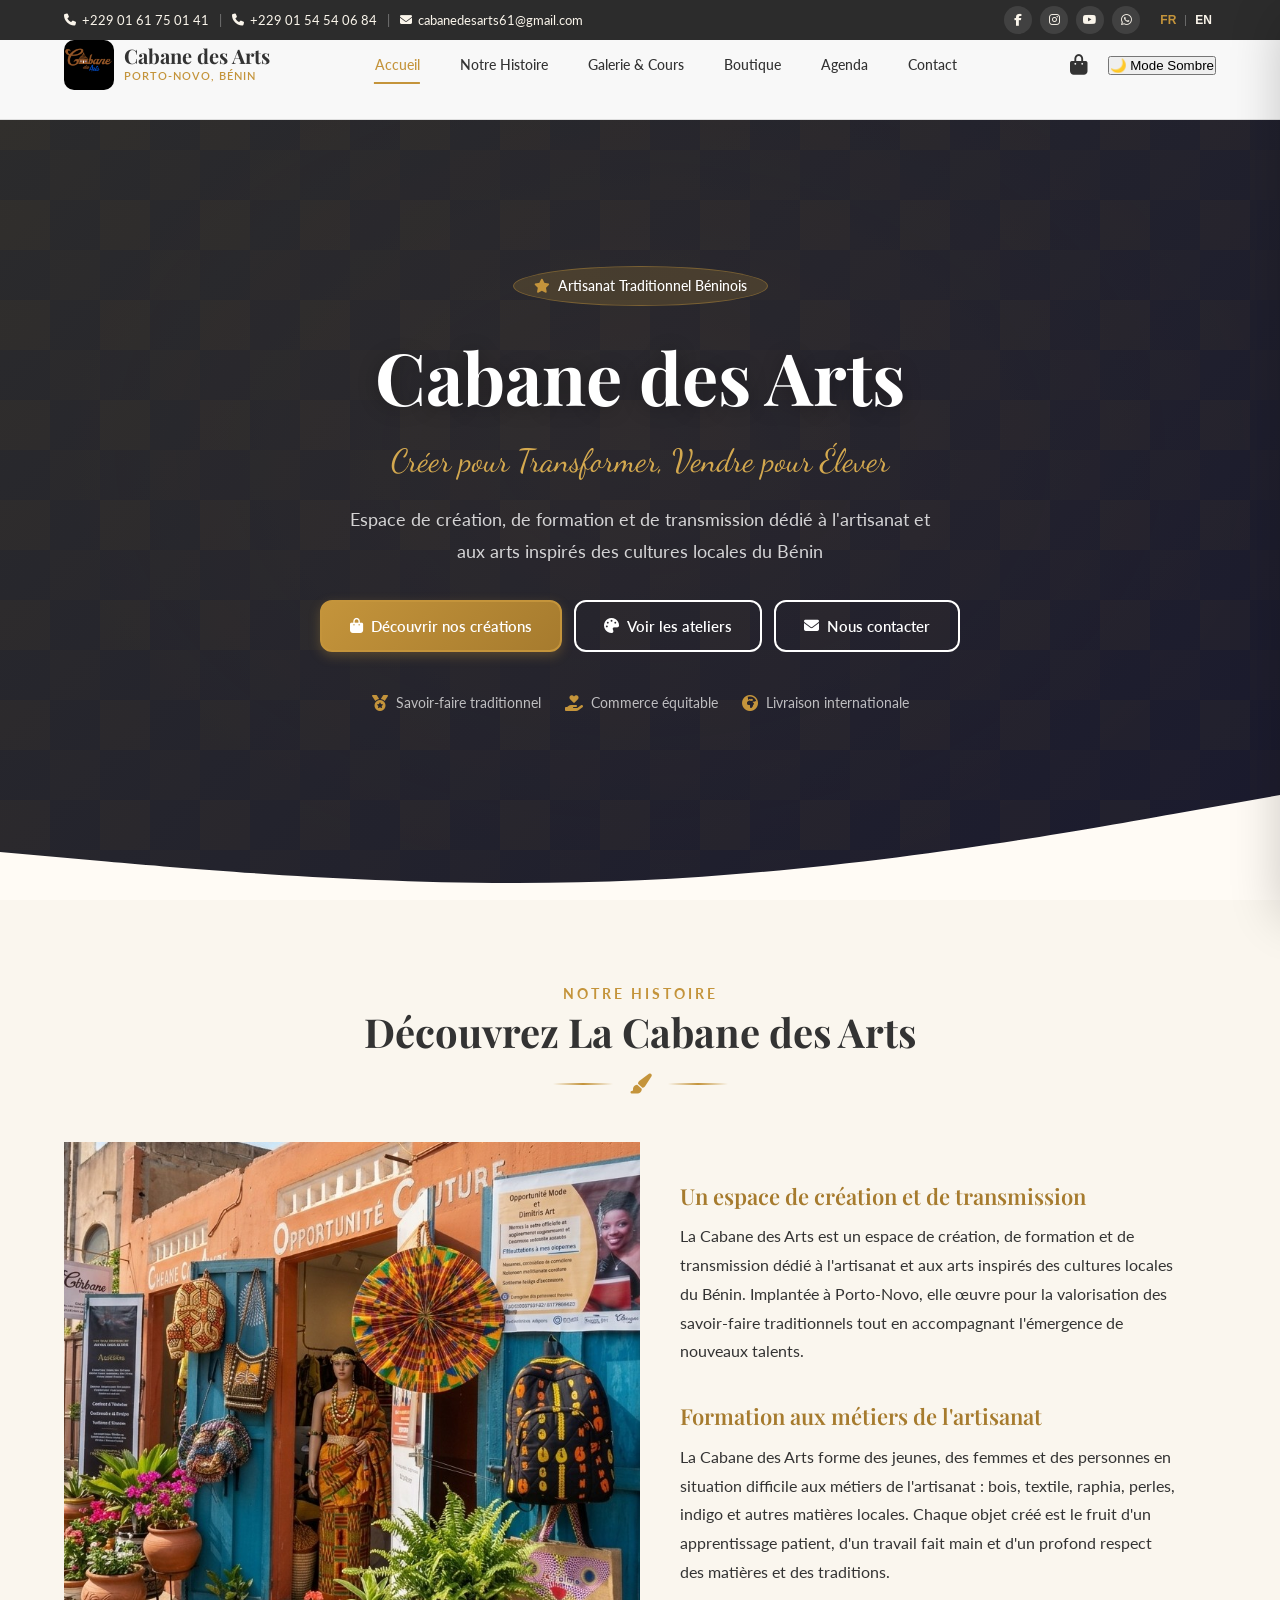
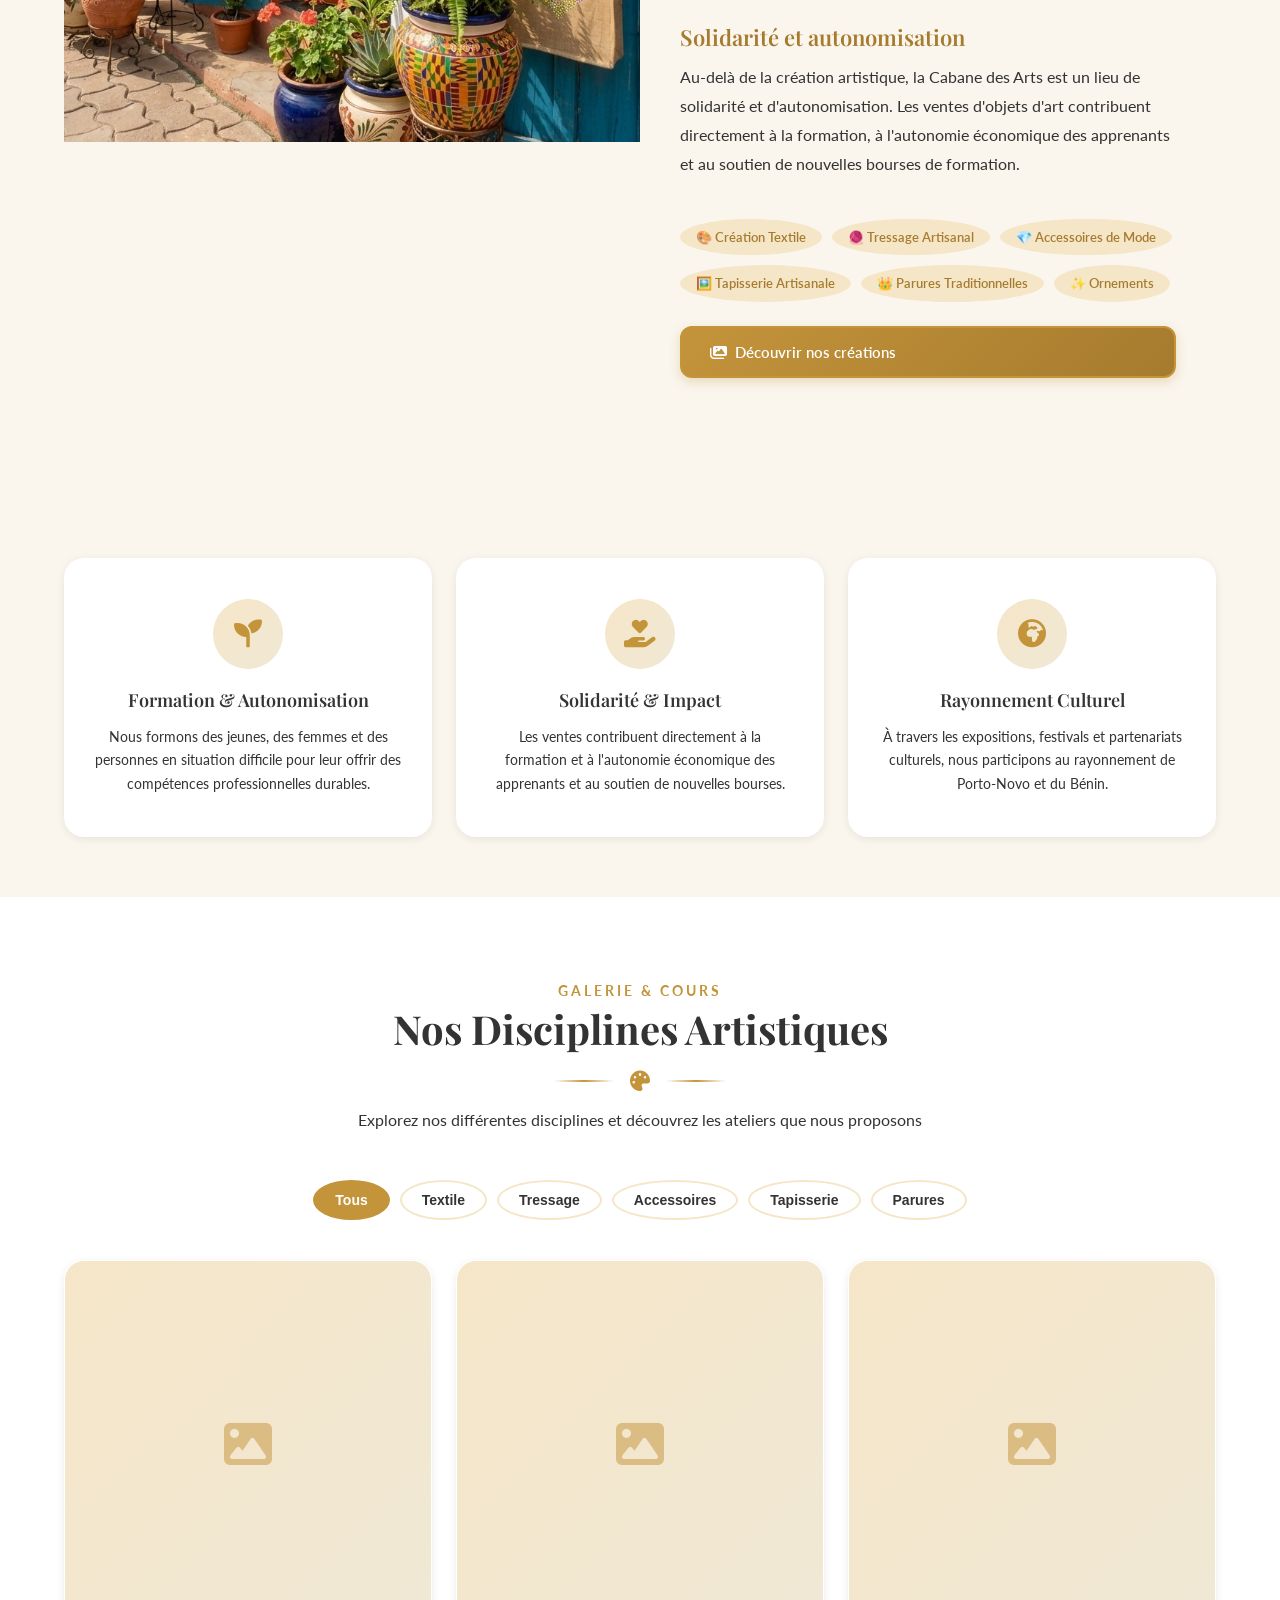
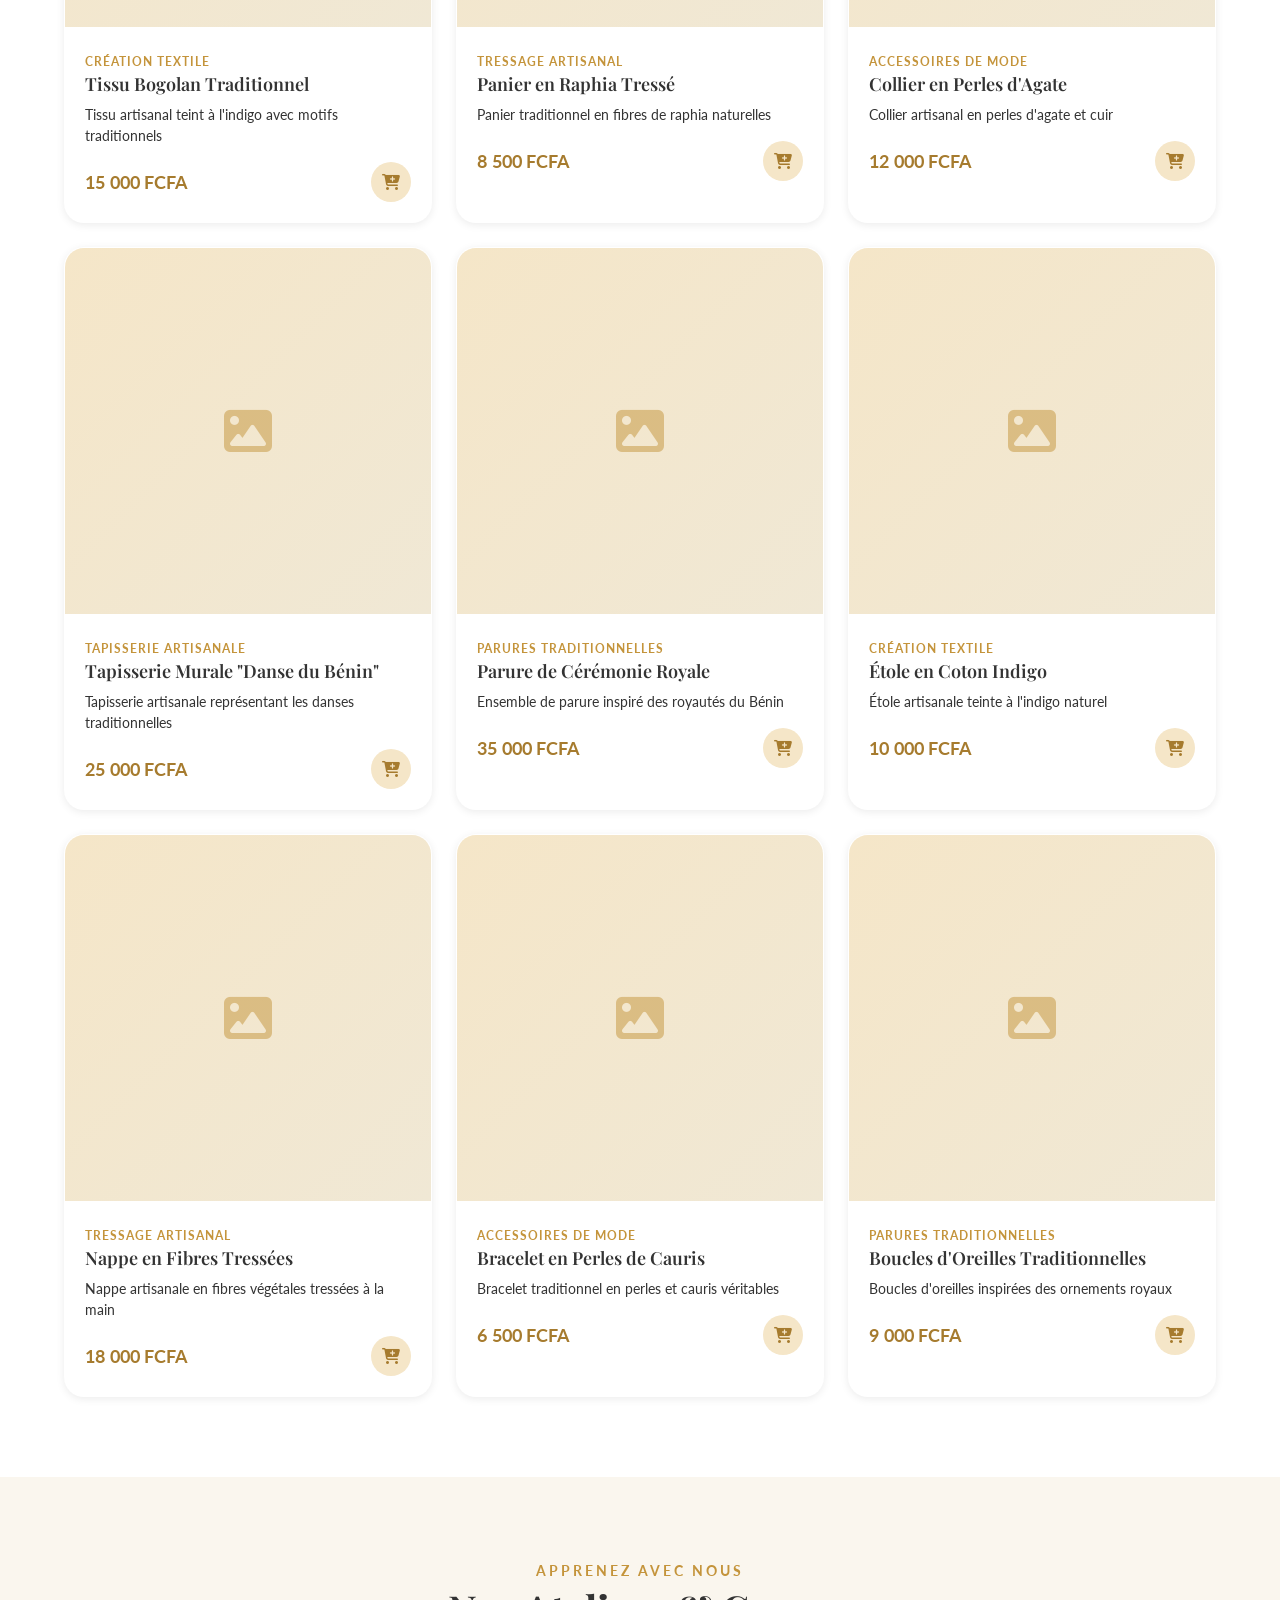
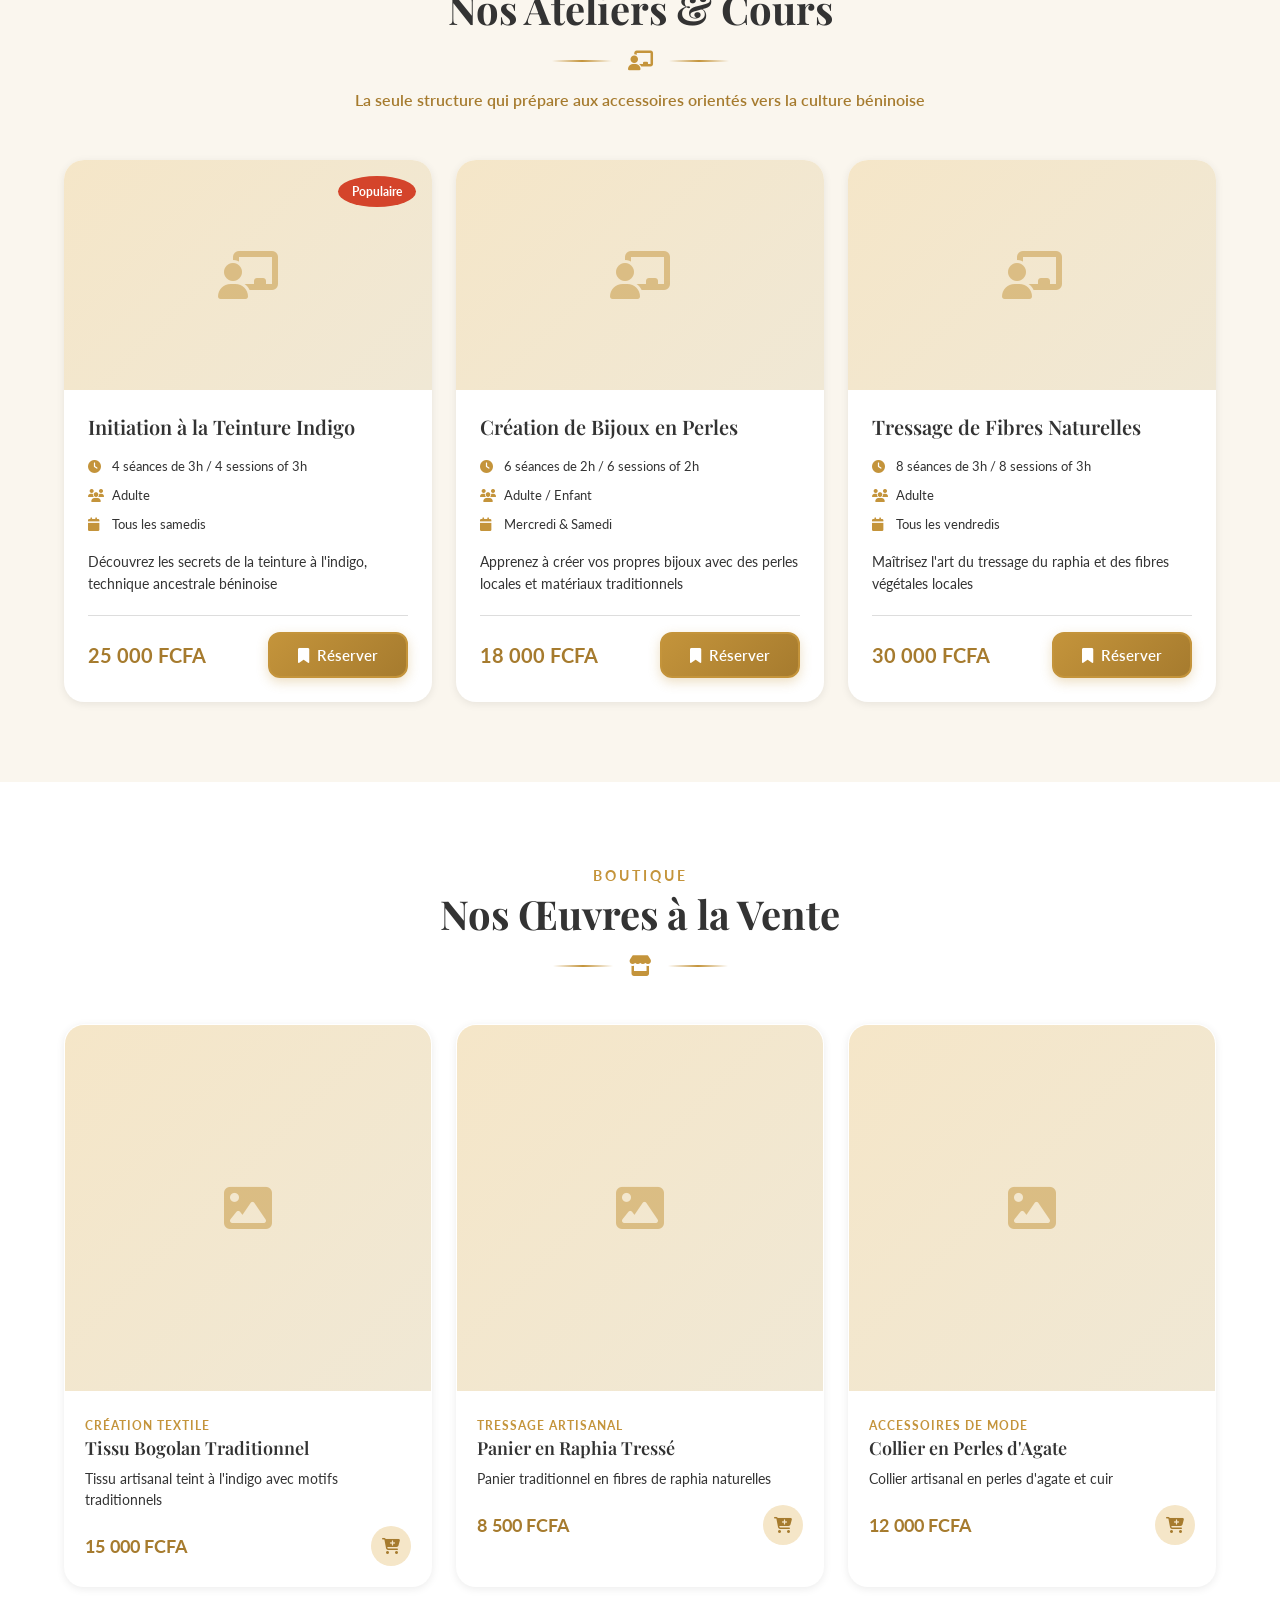
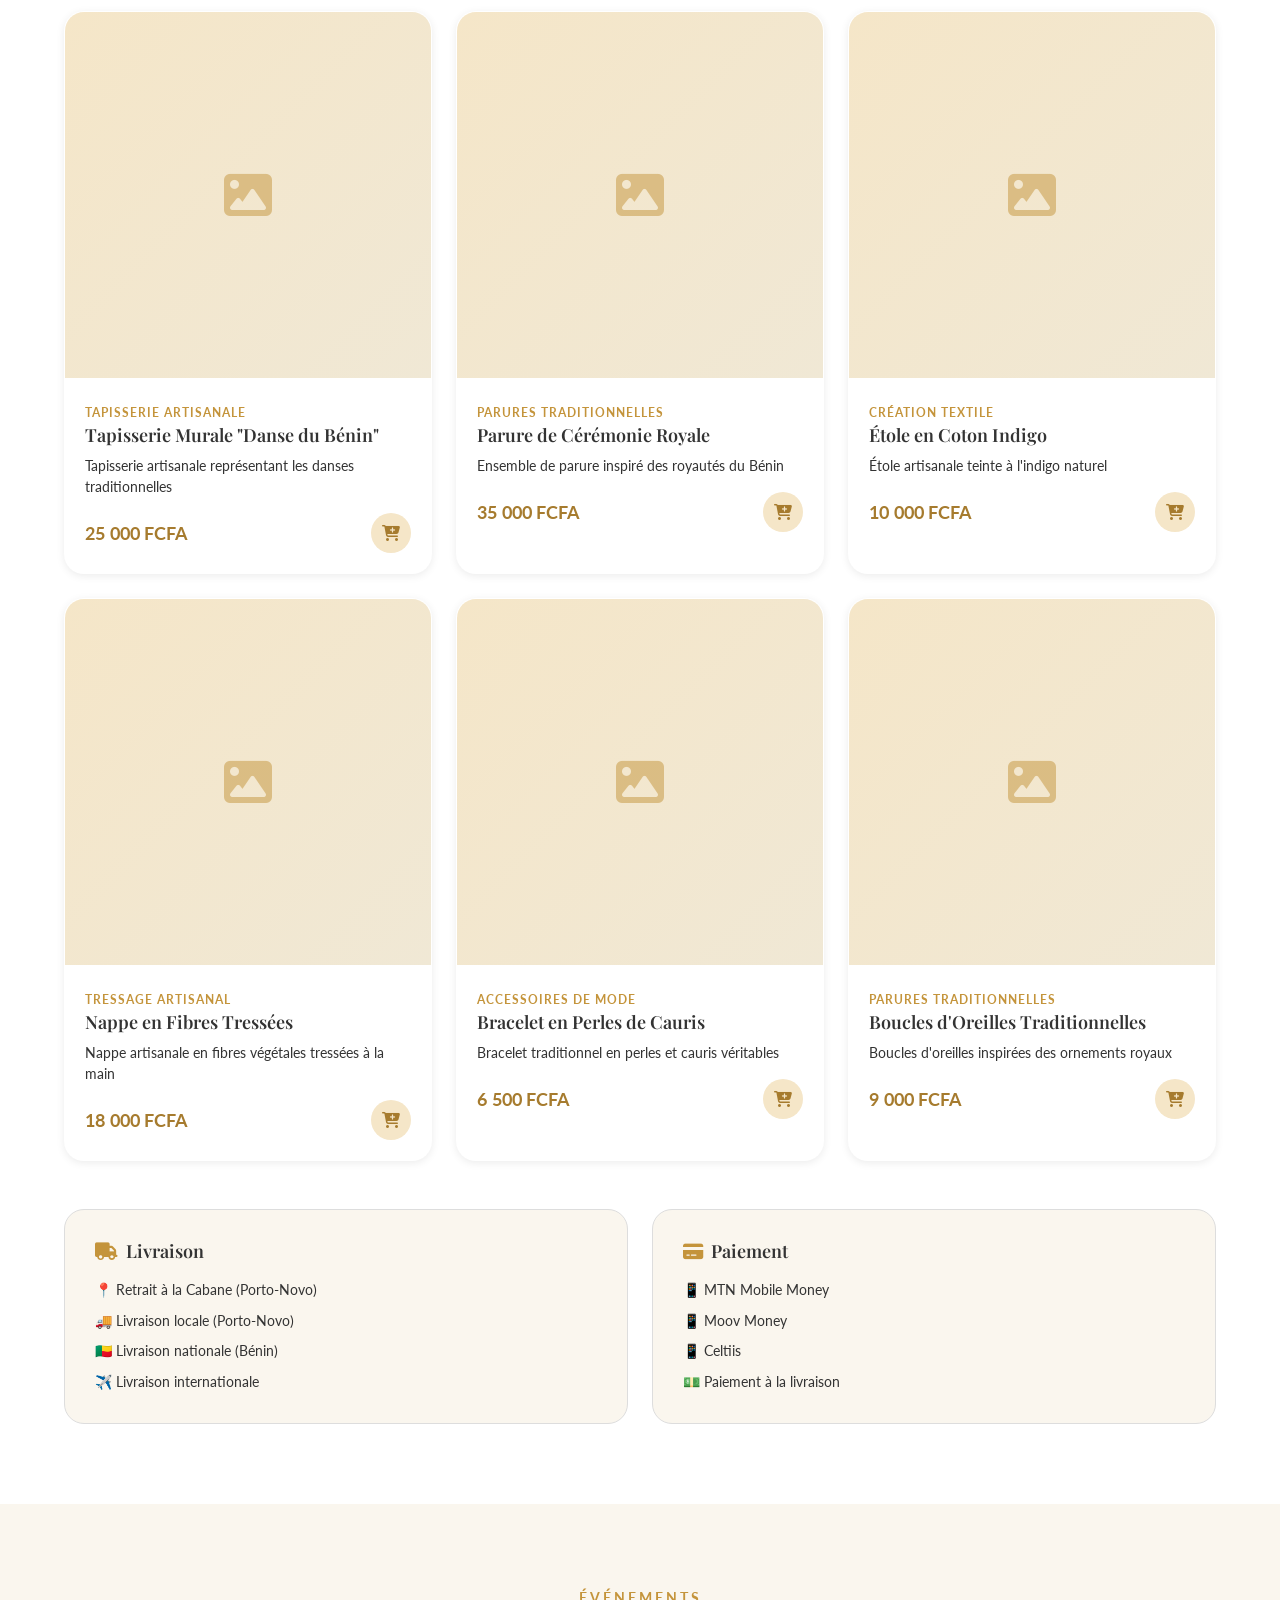
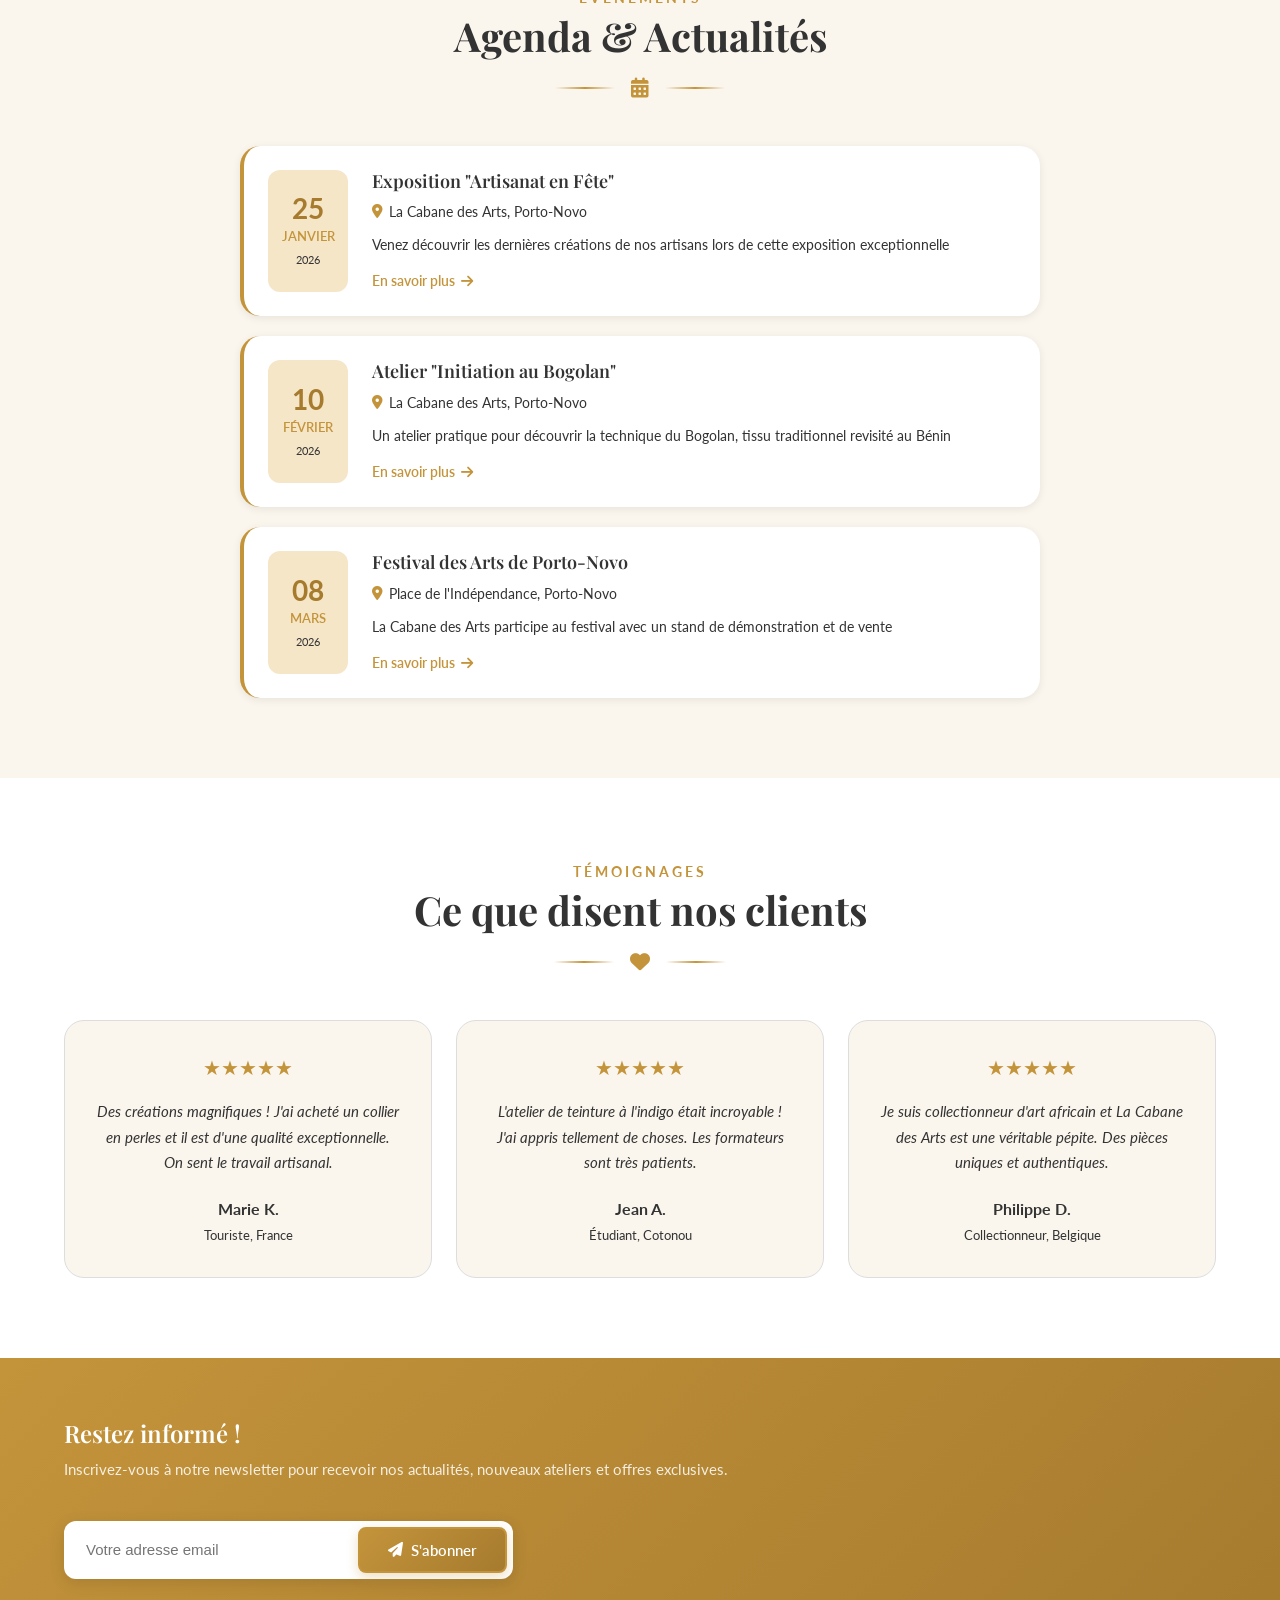
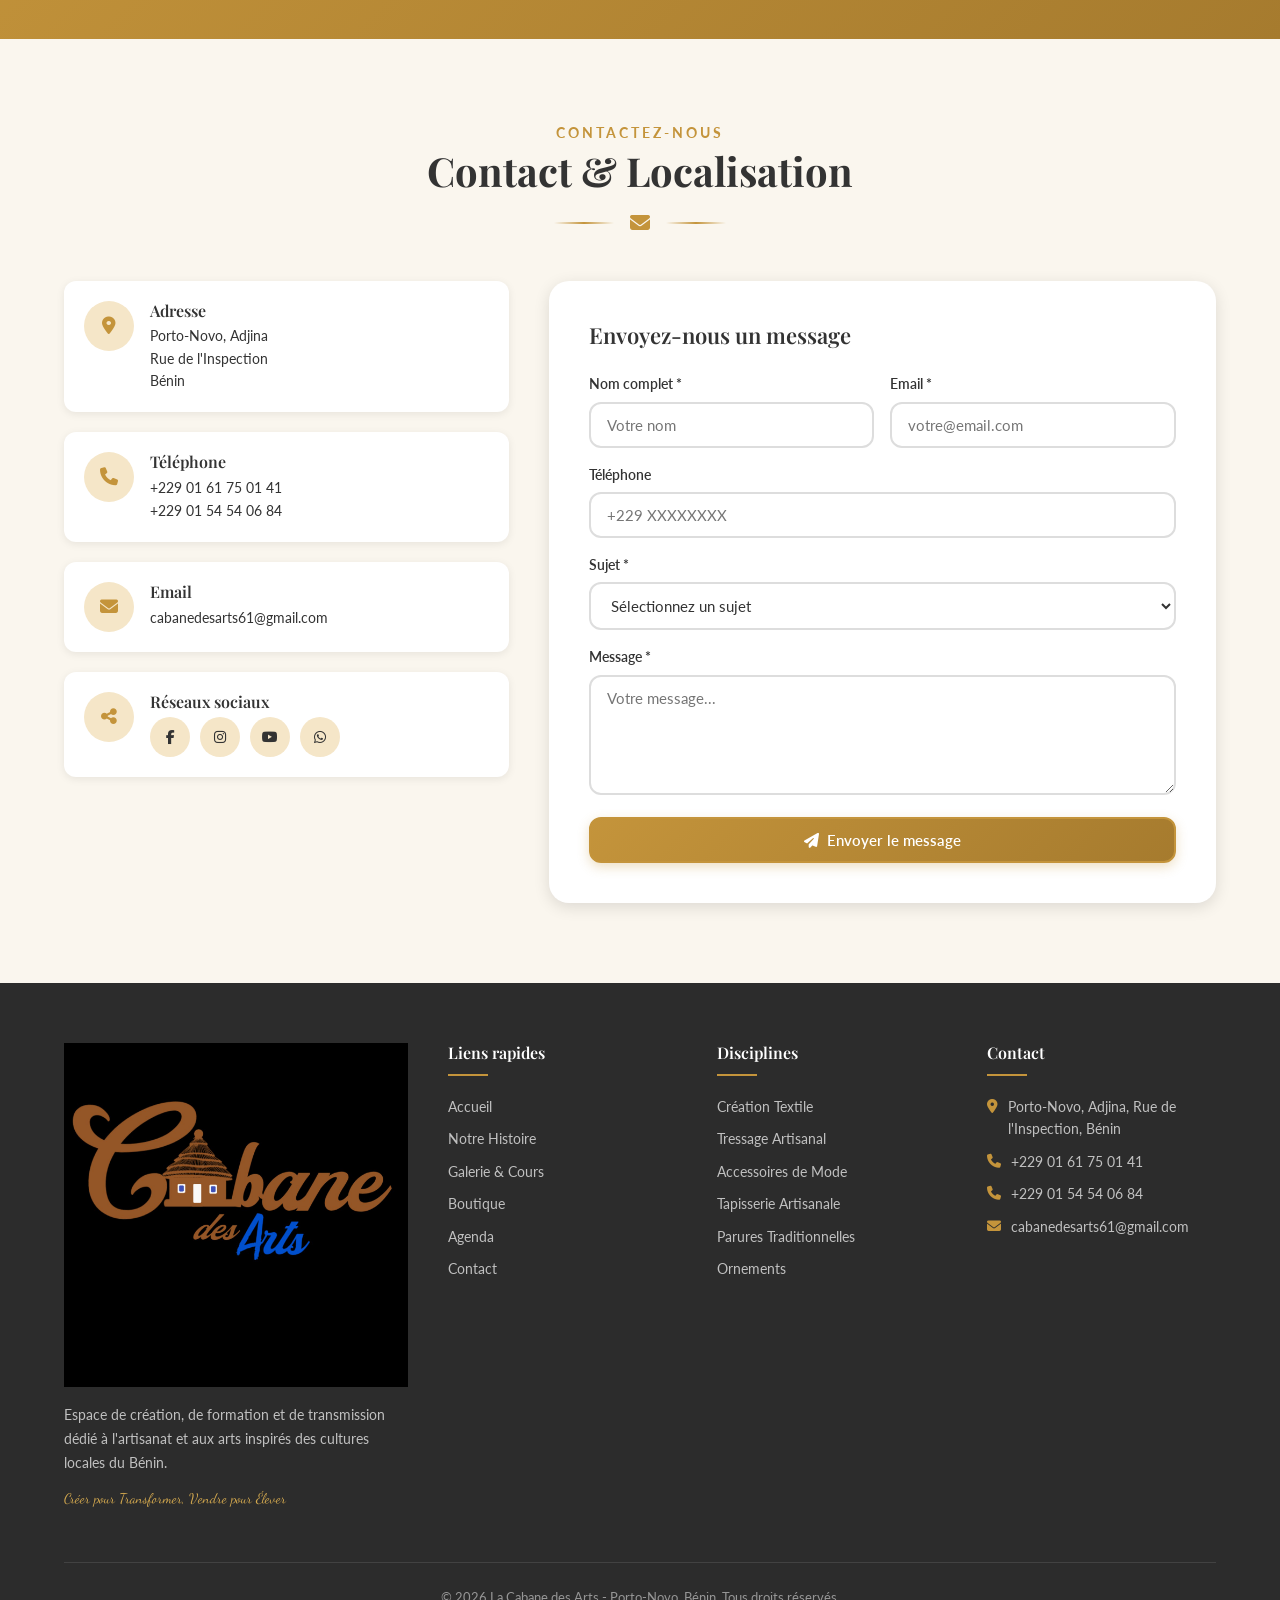
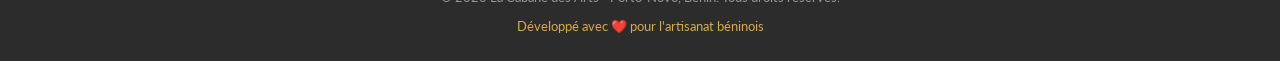
==== commit 37cf6087: "Vrais liens réseaux sociaux" ====
--- a/Index.html
+++ b/Index.html
@@ -572,131 +572,10 @@
             </div>
             
             <div class="temoignages-grid" id="temoignagesGrid">
-                <!-- Chargement des avis depuis l API -->
-                <div style="text-align:center;padding:40px;color:#8A7B6A;font-size:15px;">Chargement des avis...</div>
-            </div>
-
-            <!-- Formulaire pour laisser un avis -->
-            <div class="avis-form-section" style="margin-top:60px;">
-                <div class="section-header" style="margin-bottom:32px;">
-                    <span class="section-subtitle">Votre expérience</span>
-                    <h3 class="section-title" style="font-size:28px;">Laissez votre avis</h3>
-                    <div class="section-divider">
-                        <span class="divider-line"></span>
-                        <i class="fas fa-star"></i>
-                        <span class="divider-line"></span>
-                    </div>
-                </div>
-                <form id="avisForm" class="avis-form">
-                    <div class="avis-form-grid">
-                        <div class="form-group">
-                            <label>Nom complet *</label>
-                            <input type="text" id="avisNom" placeholder="Votre nom" required>
-                        </div>
-                        <div class="form-group">
-                            <label>Email *</label>
-                            <input type="email" id="avisEmail" placeholder="votre@email.com" required>
-                        </div>
-                        <div class="form-group">
-                            <label>Produit ou atelier concerné</label>
-                            <input type="text" id="avisProduit" placeholder="Ex: Sac en tissu Kente, Atelier tressage...">
-                        </div>
-                        <div class="form-group">
-                            <label>Note *</label>
-                            <div class="star-rating" id="starRating">
-                                <span class="star" data-value="1">★</span>
-                                <span class="star" data-value="2">★</span>
-                                <span class="star" data-value="3">★</span>
-                                <span class="star" data-value="4">★</span>
-                                <span class="star" data-value="5">★</span>
-                            </div>
-                            <input type="hidden" id="avisNote" value="0">
-                        </div>
-                        <div class="form-group full-width">
-                            <label>Commentaire *</label>
-                            <textarea id="avisCommentaire" rows="4" placeholder="Partagez votre expérience avec la Cabane des Arts..." required></textarea>
-                        </div>
-                    </div>
-                    <div style="text-align:center;margin-top:24px;">
-                        <button type="submit" class="btn btn-primary">
-                            <i class="fas fa-paper-plane"></i> Soumettre mon avis
-                        </button>
-                    </div>
-                </form>
-            </div>
-        </div>
-    </section>
-
-    <style>
-    .avis-form {
-        max-width: 700px;
-        margin: 0 auto;
-        background: white;
-        border-radius: 16px;
-        padding: 40px;
-        box-shadow: 0 4px 24px rgba(0,0,0,0.08);
-        border: 1px solid #E8DDD0;
-    }
-    .avis-form-grid {
-        display: grid;
-        grid-template-columns: 1fr 1fr;
-        gap: 20px;
-    }
-    .avis-form-grid .form-group {
-        display: flex;
-        flex-direction: column;
-        gap: 8px;
-    }
-    .avis-form-grid .form-group.full-width {
-        grid-column: 1 / -1;
-    }
-    .avis-form-grid label {
-        font-size: 13px;
-        font-weight: 600;
-        color: #5C4A32;
-        text-transform: uppercase;
-        letter-spacing: 0.5px;
-    }
-    .avis-form-grid input,
-    .avis-form-grid textarea {
-        padding: 12px 16px;
-        border: 1px solid #E8DDD0;
-        border-radius: 8px;
-        font-family: inherit;
-        font-size: 14px;
-        color: #1A1208;
-        transition: border-color 0.2s;
-        outline: none;
-        background: #FDFAF6;
-    }
-    .avis-form-grid input:focus,
-    .avis-form-grid textarea:focus {
-        border-color: #B5561A;
-        background: white;
-    }
-    .star-rating {
-        display: flex;
-        gap: 6px;
-    }
-    .star-rating .star {
-        font-size: 32px;
-        color: #E8DDD0;
-        cursor: pointer;
-        transition: color 0.15s, transform 0.1s;
-        line-height: 1;
-    }
-    .star-rating .star:hover,
-    .star-rating .star.active {
-        color: #C8922A;
-    }
-    .star-rating .star:hover {
-        transform: scale(1.2);
-    }
-    @media (max-width: 600px) {
-        .avis-form-grid { grid-template-columns: 1fr; }
-        .avis-form { padding: 24px 16px; }
-    }
-    </style>
+                <!-- Témoignages injectés dynamiquement -->
+            </div>
+        </div>
+    </section>
 
     <!-- ========== SECTION NEWSLETTER ========== -->
     <section class="newsletter-section">
@@ -987,106 +866,5 @@
 
     <!-- JavaScript -->
     <script src="script.js"></script>
-
-    <script>
-    // ===== AVIS CLIENTS =====
-    const AVIS_API = 'https://cabane-des-arts-backend.onrender.com/api';
-
-    // Charger les avis validés
-    async function loadAvisPublic() {
-        const grid = document.getElementById('temoignagesGrid');
-        try {
-            const res = await fetch(AVIS_API + '/avis');
-            const avis = await res.json();
-
-            if (avis.length === 0) {
-                grid.innerHTML = '<div style="text-align:center;padding:40px;color:#8A7B6A;font-size:15px;grid-column:1/-1;">Soyez le premier à laisser un avis !</div>';
-                return;
-            }
-
-            grid.innerHTML = avis.map(a => {
-                const etoiles = '★'.repeat(a.note) + '☆'.repeat(5 - a.note);
-                const date = new Date(a.created_at).toLocaleDateString('fr-FR', {day:'2-digit', month:'long', year:'numeric'});
-                return '<div class="temoignage-card">' +
-                    '<div class="temoignage-stars" style="color:#C8922A;font-size:20px;margin-bottom:12px;">' + etoiles + '</div>' +
-                    '<p class="temoignage-text">"' + a.commentaire + '"</p>' +
-                    '<div class="temoignage-author">' +
-                    '<div class="author-avatar" style="width:44px;height:44px;border-radius:50%;background:linear-gradient(135deg,#B5561A,#C8922A);display:flex;align-items:center;justify-content:center;color:white;font-weight:700;font-size:18px;">' + a.nom.charAt(0).toUpperCase() + '</div>' +
-                    '<div><strong>' + a.nom + '</strong>' +
-                    (a.produit ? '<div style="font-size:12px;color:#8A7B6A;">' + a.produit + '</div>' : '') +
-                    '<div style="font-size:11px;color:#B0A090;">' + date + '</div></div>' +
-                    '</div>' +
-                    '</div>';
-            }).join('');
-        } catch(err) {
-            grid.innerHTML = '<div style="text-align:center;padding:40px;color:#8A7B6A;grid-column:1/-1;">Impossible de charger les avis.</div>';
-        }
-    }
-
-    // Étoiles interactives
-    document.querySelectorAll('.star').forEach(star => {
-        star.addEventListener('click', function() {
-            const val = parseInt(this.dataset.value);
-            document.getElementById('avisNote').value = val;
-            document.querySelectorAll('.star').forEach((s, i) => {
-                s.classList.toggle('active', i < val);
-            });
-        });
-        star.addEventListener('mouseover', function() {
-            const val = parseInt(this.dataset.value);
-            document.querySelectorAll('.star').forEach((s, i) => {
-                s.style.color = i < val ? '#C8922A' : '#E8DDD0';
-            });
-        });
-        star.addEventListener('mouseout', function() {
-            const note = parseInt(document.getElementById('avisNote').value);
-            document.querySelectorAll('.star').forEach((s, i) => {
-                s.style.color = i < note ? '#C8922A' : '#E8DDD0';
-            });
-        });
-    });
-
-    // Soumettre un avis
-    document.getElementById('avisForm').addEventListener('submit', async function(e) {
-        e.preventDefault();
-        const nom = document.getElementById('avisNom').value.trim();
-        const email = document.getElementById('avisEmail').value.trim();
-        const produit = document.getElementById('avisProduit').value.trim();
-        const note = parseInt(document.getElementById('avisNote').value);
-        const commentaire = document.getElementById('avisCommentaire').value.trim();
-
-        if (!nom || !email || !commentaire) {
-            showToast('Veuillez remplir tous les champs obligatoires.', 'error');
-            return;
-        }
-        if (note === 0) {
-            showToast('Veuillez sélectionner une note.', 'error');
-            return;
-        }
-
-        try {
-            const res = await fetch(AVIS_API + '/avis', {
-                method: 'POST',
-                headers: { 'Content-Type': 'application/json' },
-                body: JSON.stringify({ nom, email, produit, note, commentaire })
-            });
-            const data = await res.json();
-            if (res.ok) {
-                showToast('✅ Merci ! Votre avis sera publié après validation.', 'success');
-                document.getElementById('avisForm').reset();
-                document.getElementById('avisNote').value = 0;
-                document.querySelectorAll('.star').forEach(s => s.classList.remove('active'));
-            } else {
-                showToast(data.erreur || 'Erreur lors de la soumission.', 'error');
-            }
-        } catch(err) {
-            showToast('Impossible de joindre le serveur.', 'error');
-        }
-    });
-
-    // Charger les avis au démarrage
-    loadAvisPublic();
-    </script>
-
 </body>
 </html>
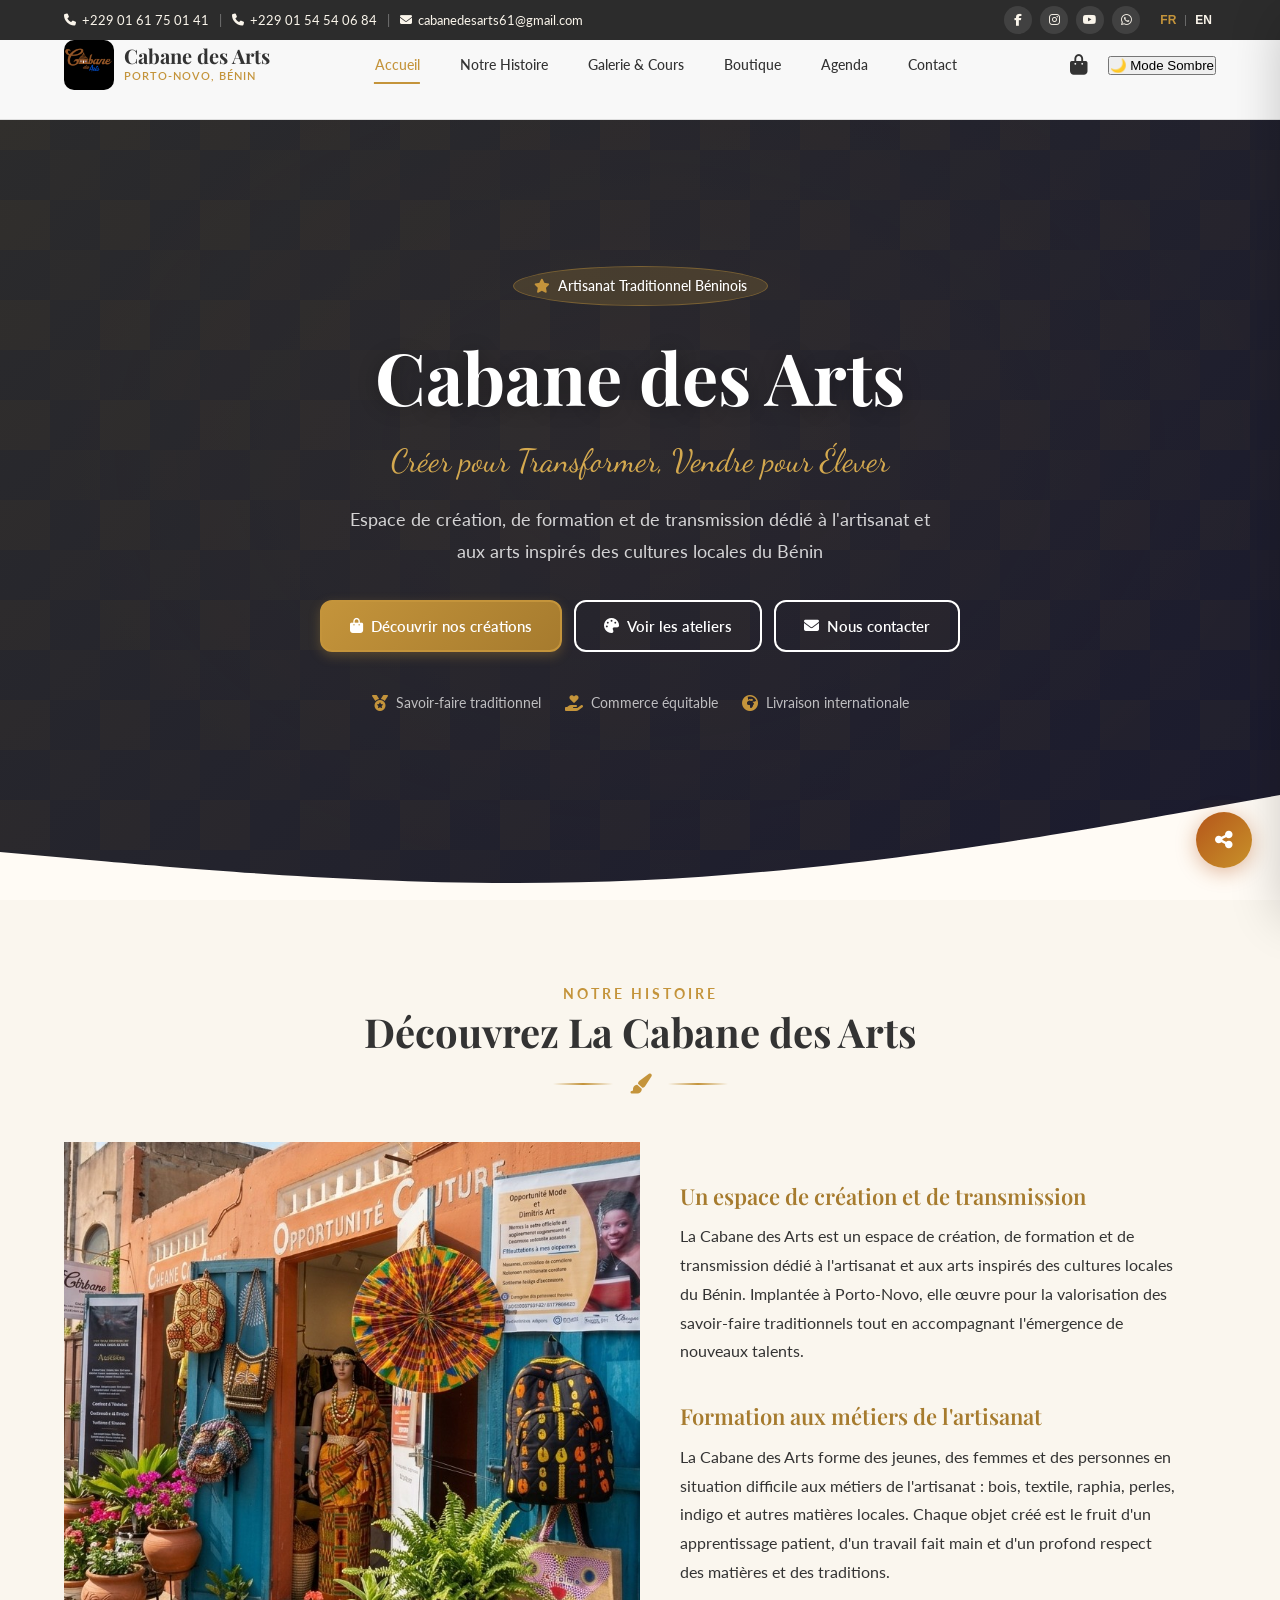
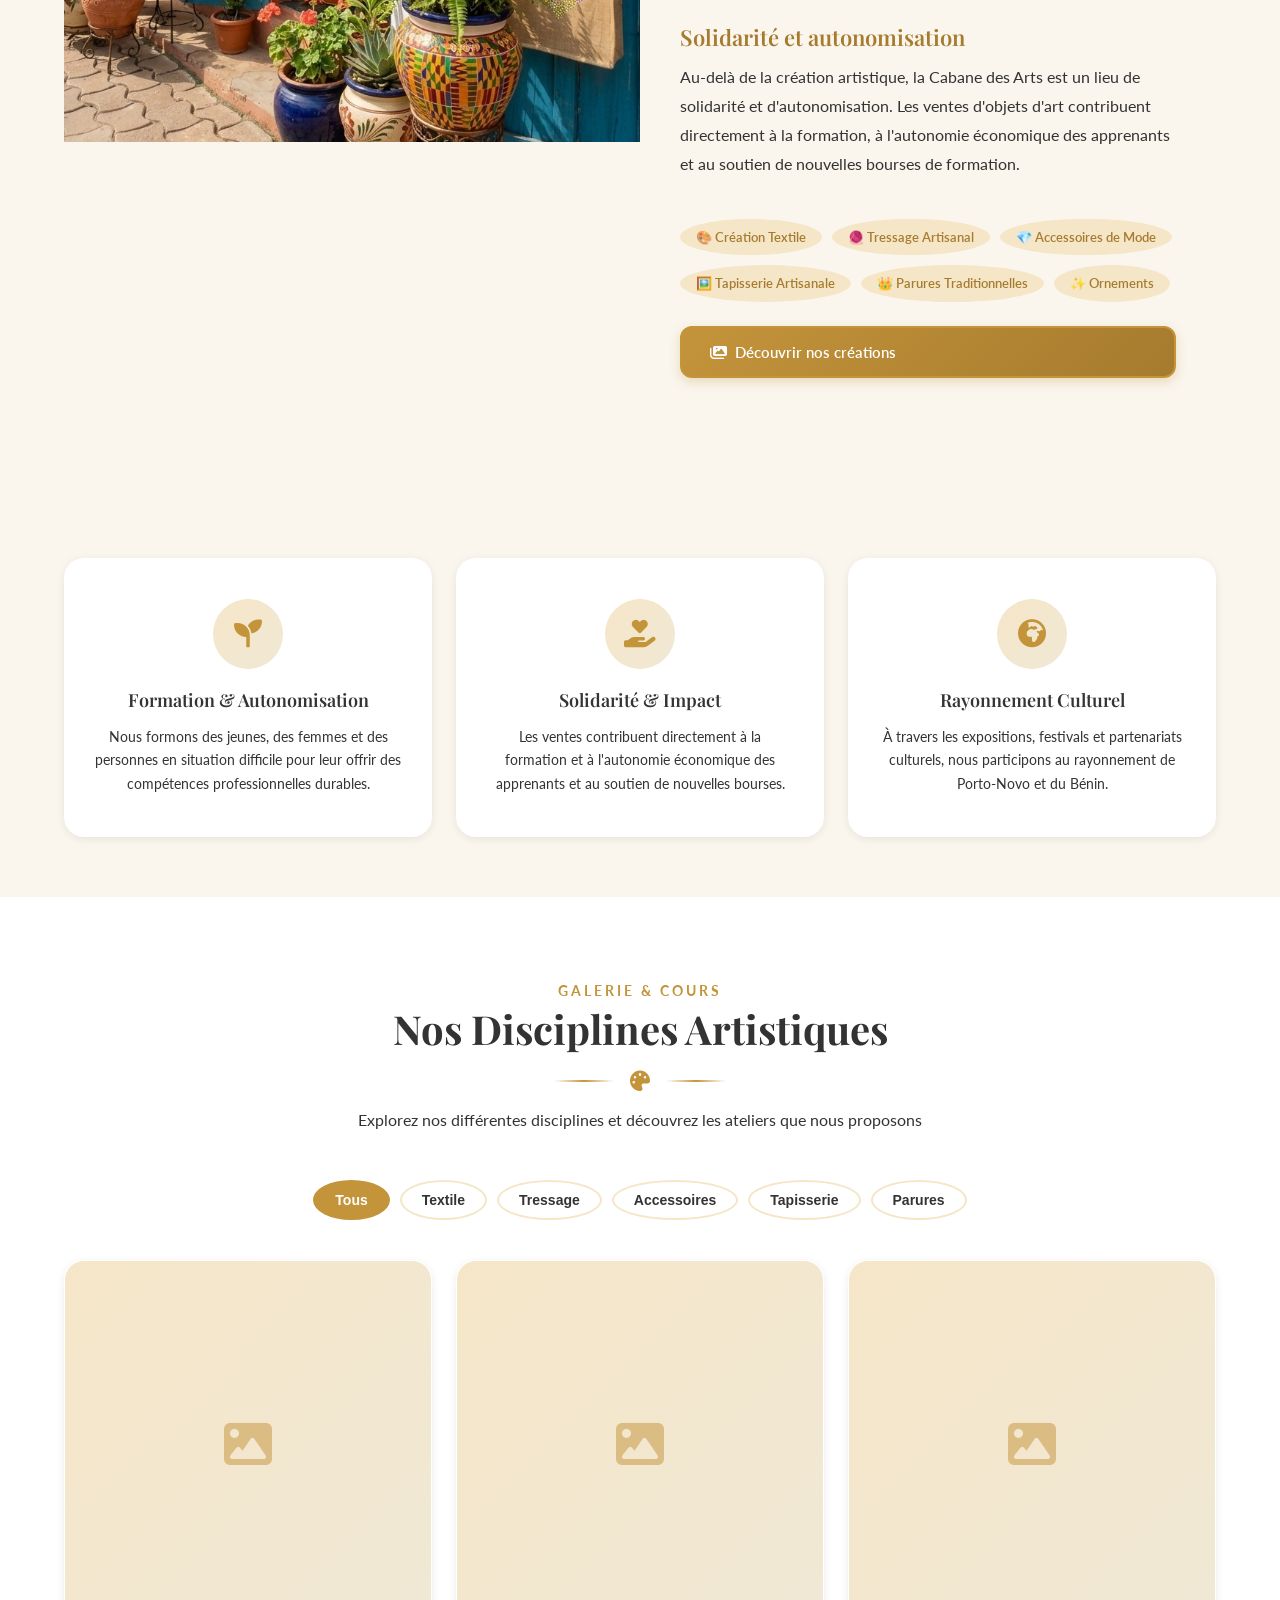
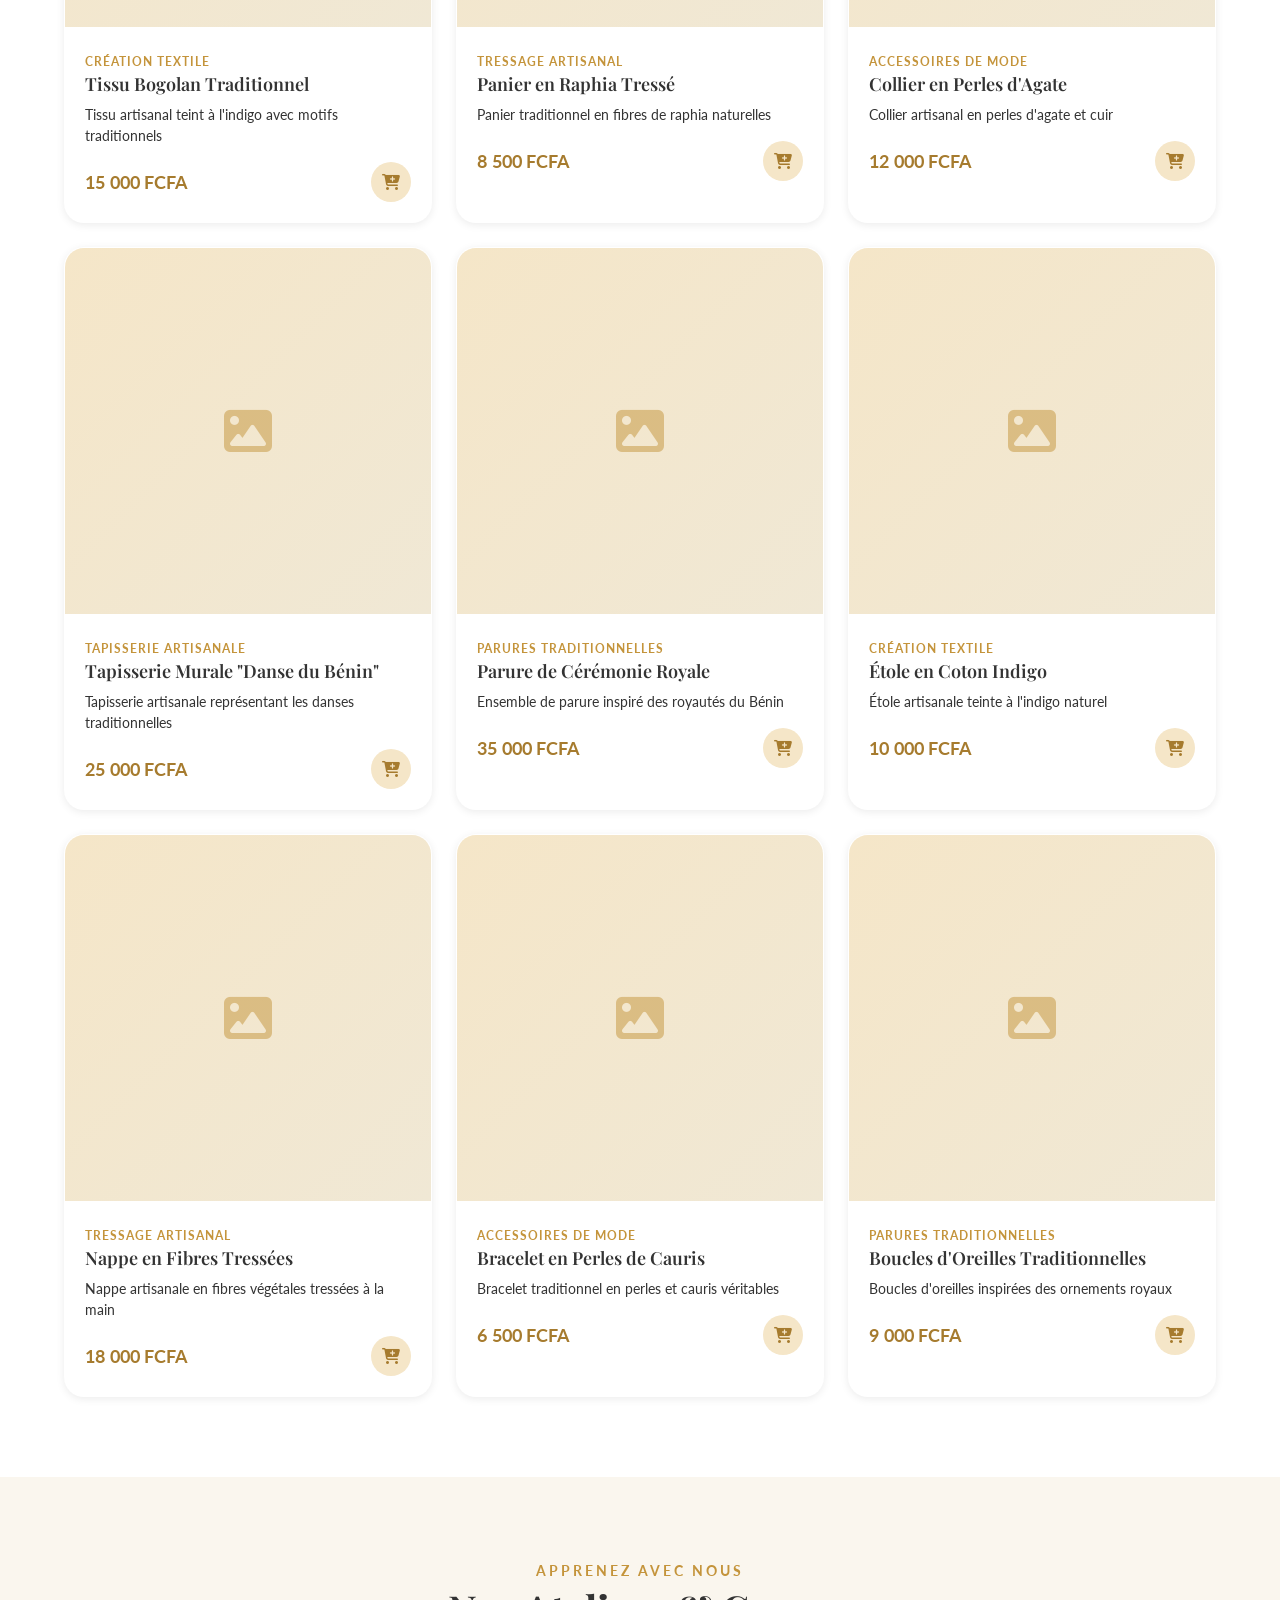
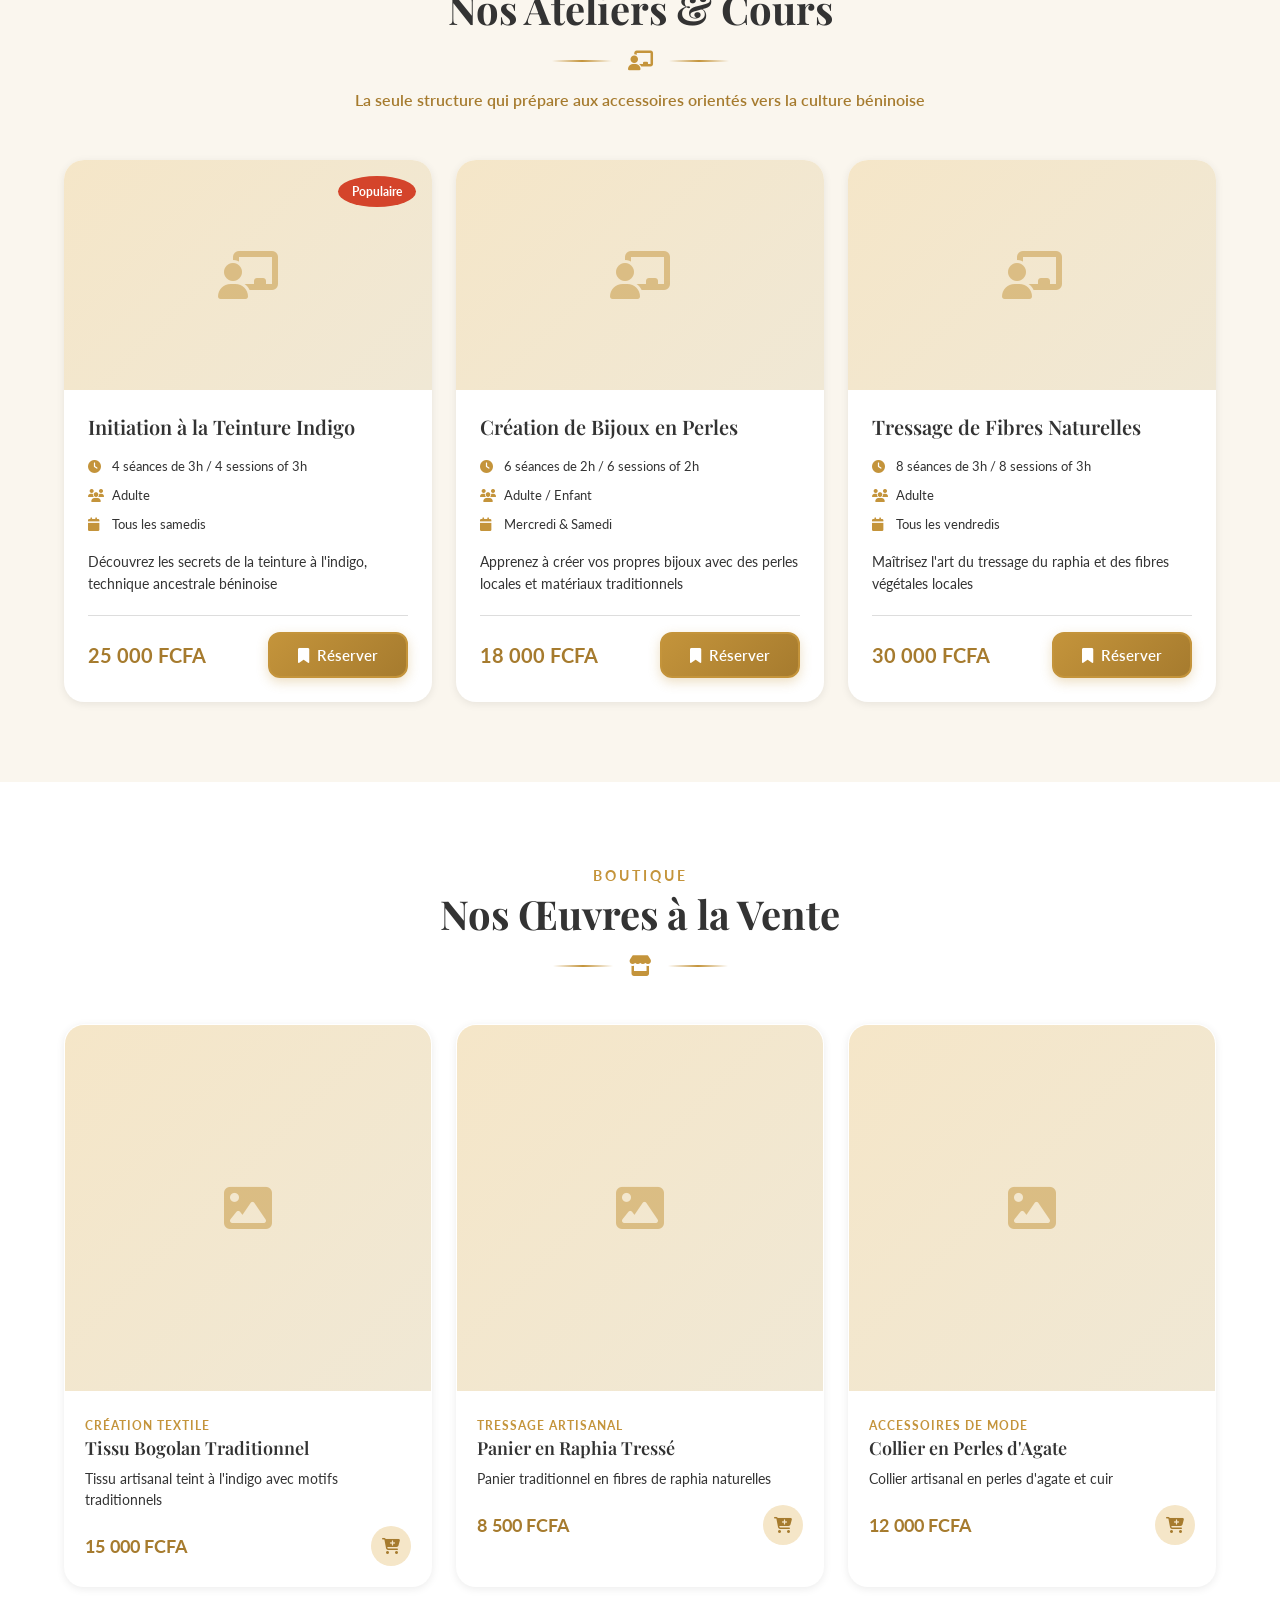
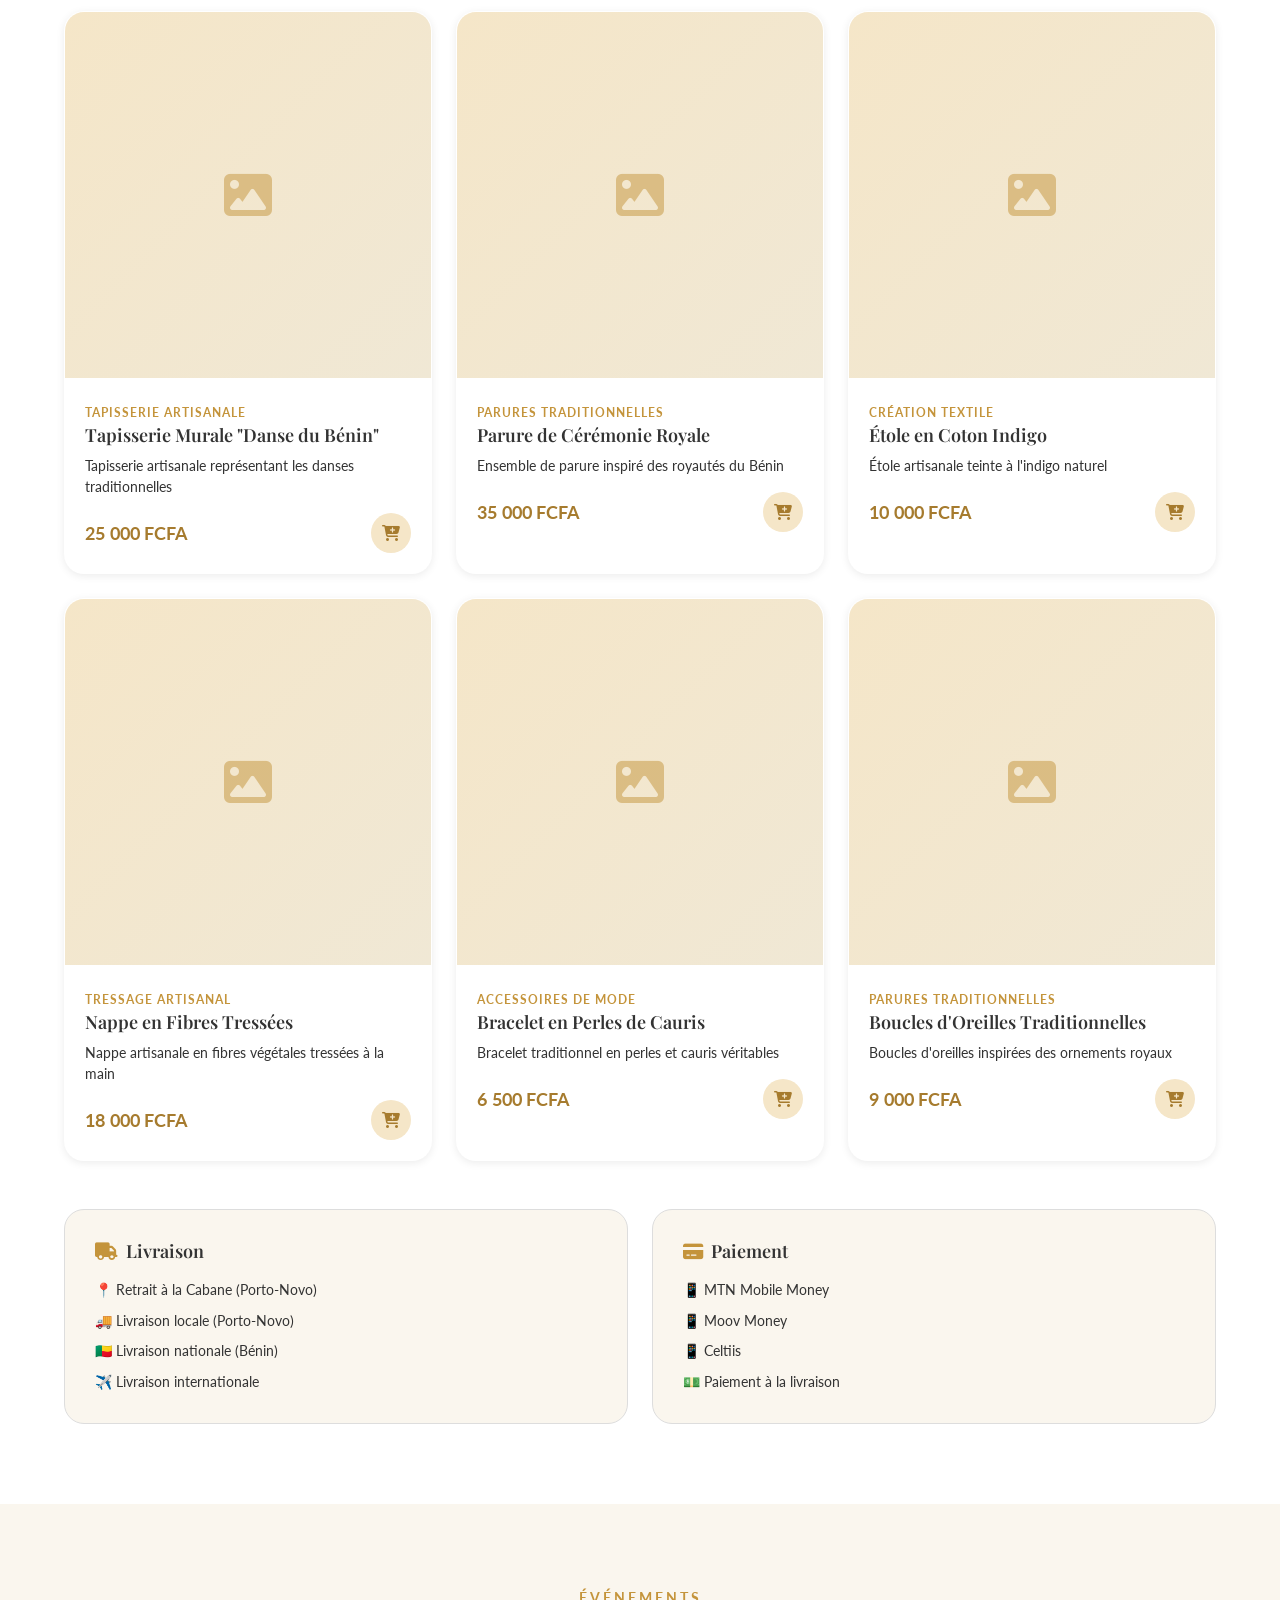
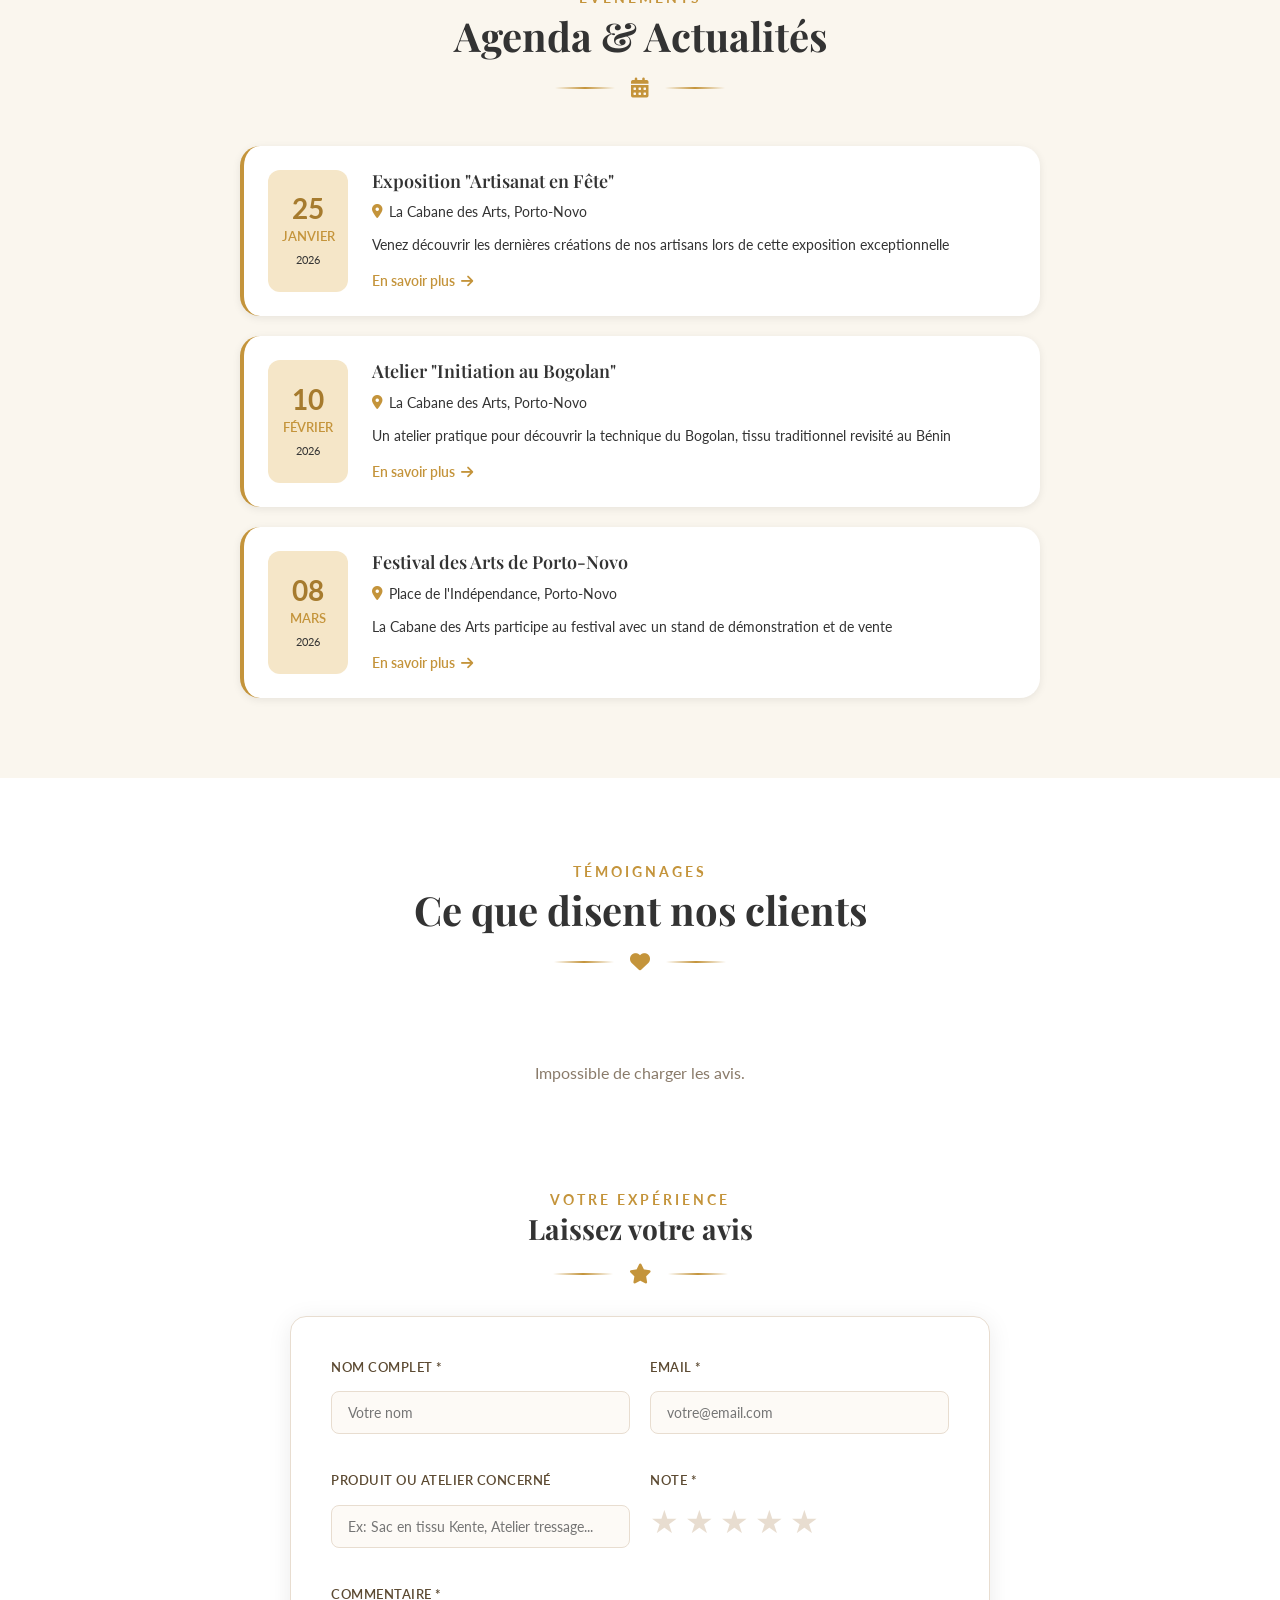
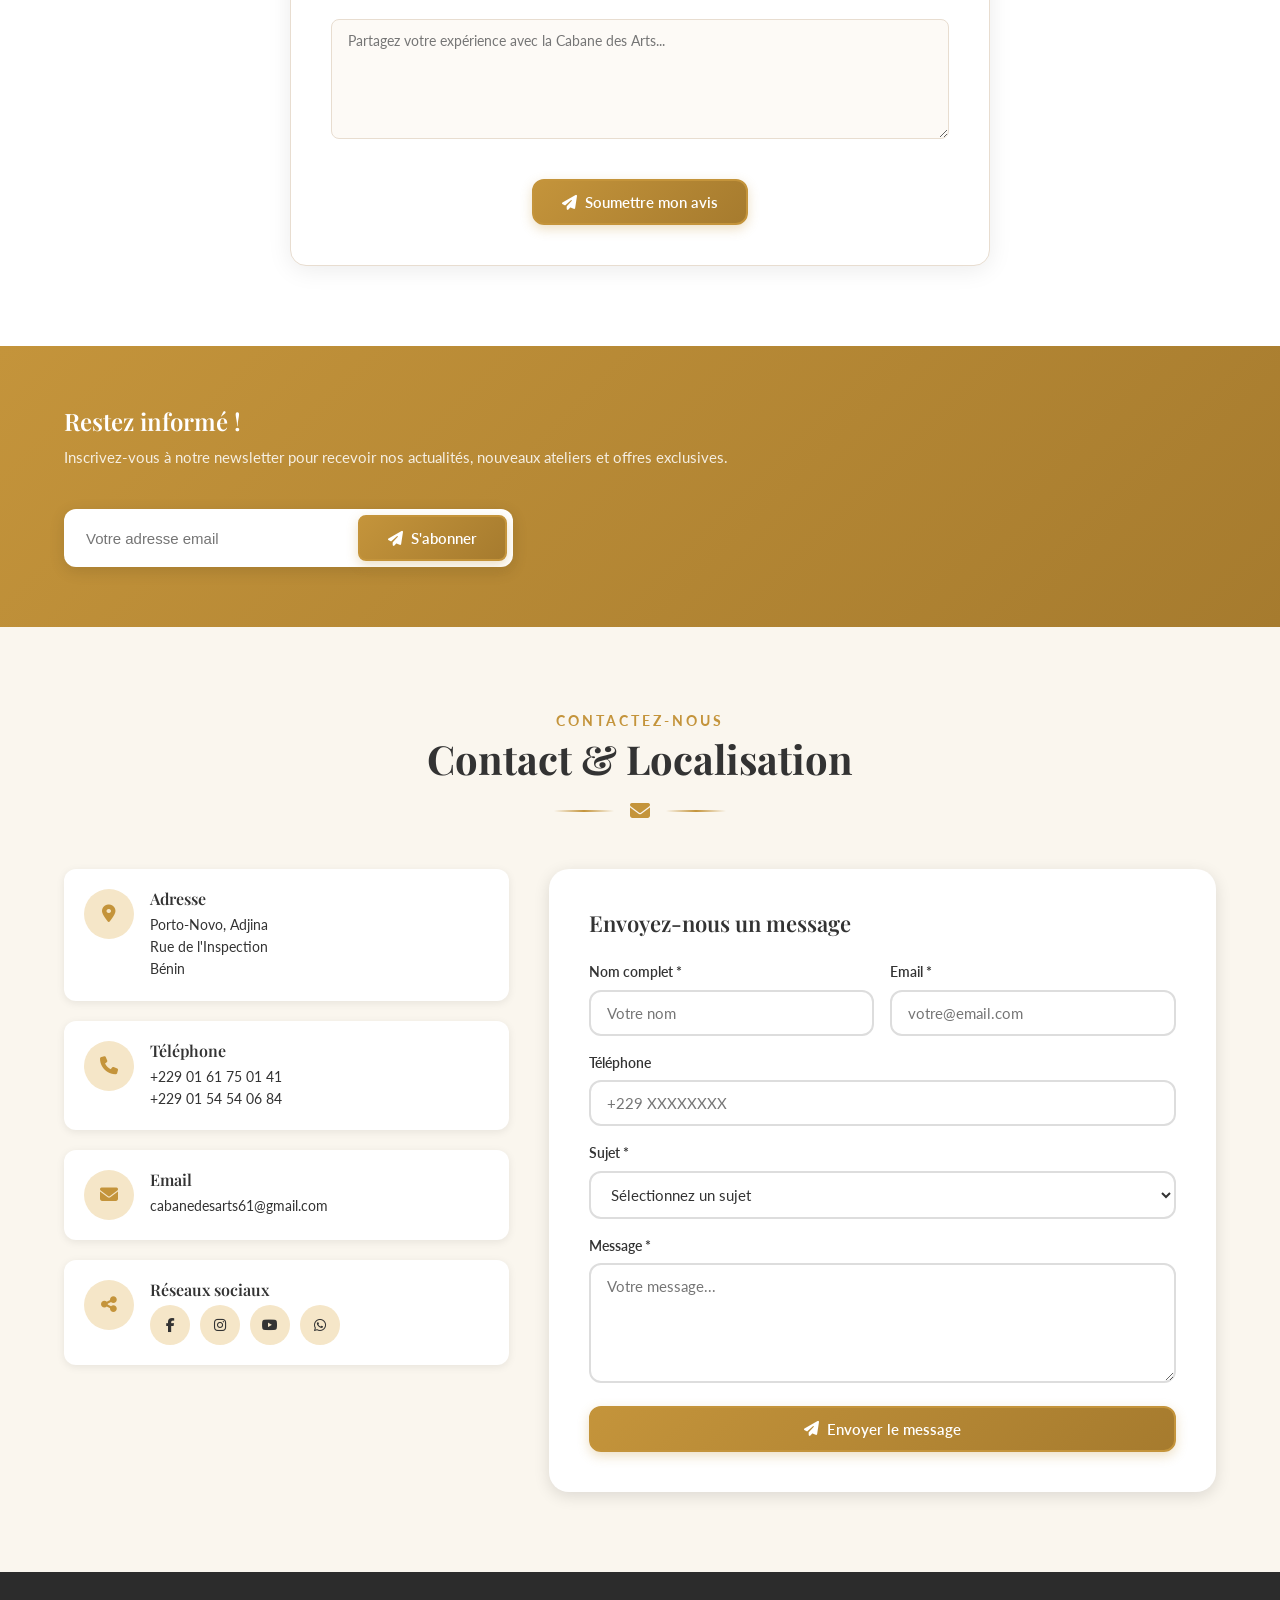
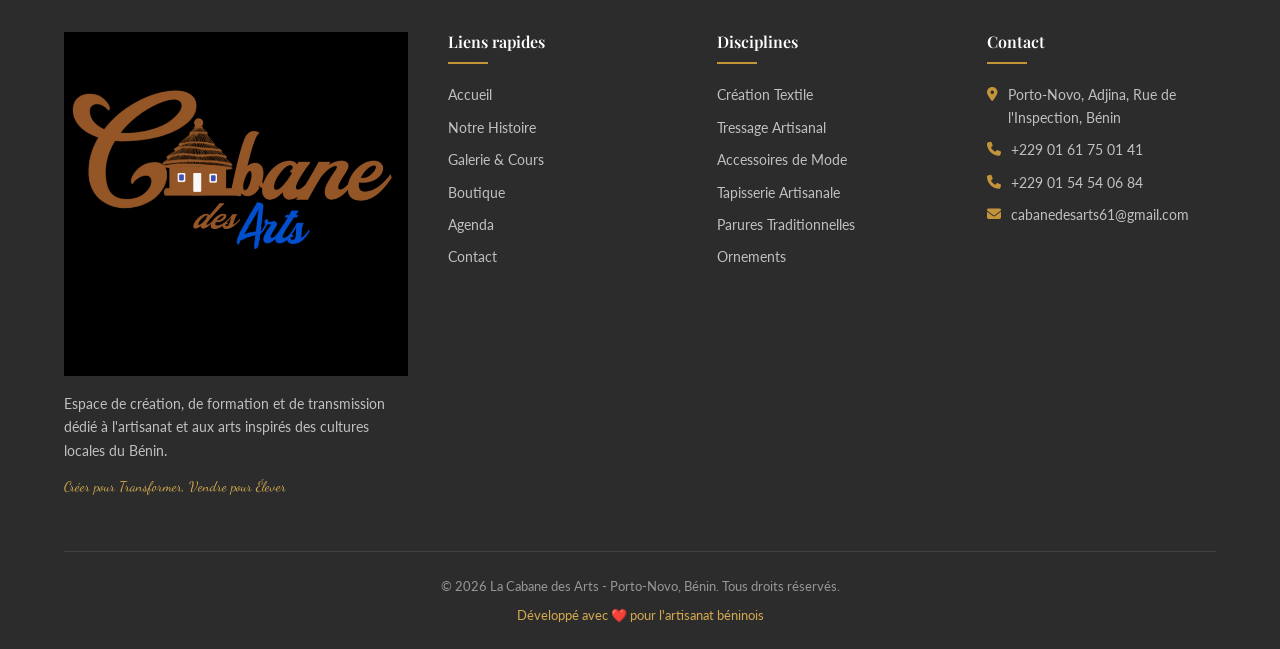
==== commit eb1b4cc1: "Restauration version complète avec toutes les modifications" ====
--- a/Index.html
+++ b/Index.html
@@ -191,10 +191,10 @@
                     </div>
                     <div class="top-bar-right">
                         <div class="social-links">
-                            <a href="#" class="social-link" aria-label="Facebook"><i class="fab fa-facebook-f"></i></a>
-                            <a href="#" class="social-link" aria-label="Instagram"><i class="fab fa-instagram"></i></a>
-                            <a href="#" class="social-link" aria-label="YouTube"><i class="fab fa-youtube"></i></a>
-                            <a href="#" class="social-link" aria-label="WhatsApp"><i class="fab fa-whatsapp"></i></a>
+                            <a href="https://www.facebook.com/CabaneDesArts" target="_blank" class="social-link" aria-label="Facebook"><i class="fab fa-facebook-f"></i></a>
+                            <a href="https://www.instagram.com/cabane_des_arts" target="_blank" class="social-link" aria-label="Instagram"><i class="fab fa-instagram"></i></a>
+                            <a href="https://www.youtube.com/channel/UCnYrRoik0l54eAIrJpQTi5w" target="_blank" class="social-link" aria-label="YouTube"><i class="fab fa-youtube"></i></a>
+                            <a href="https://wa.me/22901617501411?text=Bonjour%20Cabane%20des%20Arts" target="_blank" class="social-link" aria-label="WhatsApp"><i class="fab fa-whatsapp"></i></a>
                         </div>
                         <div class="language-switcher">
                             <button class="lang-btn active" data-lang="fr" aria-label="Français">FR</button>
@@ -572,10 +572,131 @@
             </div>
             
             <div class="temoignages-grid" id="temoignagesGrid">
-                <!-- Témoignages injectés dynamiquement -->
+                <!-- Chargement des avis depuis l API -->
+                <div style="text-align:center;padding:40px;color:#8A7B6A;font-size:15px;">Chargement des avis...</div>
+            </div>
+
+            <!-- Formulaire pour laisser un avis -->
+            <div class="avis-form-section" style="margin-top:60px;">
+                <div class="section-header" style="margin-bottom:32px;">
+                    <span class="section-subtitle">Votre expérience</span>
+                    <h3 class="section-title" style="font-size:28px;">Laissez votre avis</h3>
+                    <div class="section-divider">
+                        <span class="divider-line"></span>
+                        <i class="fas fa-star"></i>
+                        <span class="divider-line"></span>
+                    </div>
+                </div>
+                <form id="avisForm" class="avis-form">
+                    <div class="avis-form-grid">
+                        <div class="form-group">
+                            <label>Nom complet *</label>
+                            <input type="text" id="avisNom" placeholder="Votre nom" required>
+                        </div>
+                        <div class="form-group">
+                            <label>Email *</label>
+                            <input type="email" id="avisEmail" placeholder="votre@email.com" required>
+                        </div>
+                        <div class="form-group">
+                            <label>Produit ou atelier concerné</label>
+                            <input type="text" id="avisProduit" placeholder="Ex: Sac en tissu Kente, Atelier tressage...">
+                        </div>
+                        <div class="form-group">
+                            <label>Note *</label>
+                            <div class="star-rating" id="starRating">
+                                <span class="star" data-value="1">★</span>
+                                <span class="star" data-value="2">★</span>
+                                <span class="star" data-value="3">★</span>
+                                <span class="star" data-value="4">★</span>
+                                <span class="star" data-value="5">★</span>
+                            </div>
+                            <input type="hidden" id="avisNote" value="0">
+                        </div>
+                        <div class="form-group full-width">
+                            <label>Commentaire *</label>
+                            <textarea id="avisCommentaire" rows="4" placeholder="Partagez votre expérience avec la Cabane des Arts..." required></textarea>
+                        </div>
+                    </div>
+                    <div style="text-align:center;margin-top:24px;">
+                        <button type="submit" class="btn btn-primary">
+                            <i class="fas fa-paper-plane"></i> Soumettre mon avis
+                        </button>
+                    </div>
+                </form>
             </div>
         </div>
     </section>
+
+    <style>
+    .avis-form {
+        max-width: 700px;
+        margin: 0 auto;
+        background: white;
+        border-radius: 16px;
+        padding: 40px;
+        box-shadow: 0 4px 24px rgba(0,0,0,0.08);
+        border: 1px solid #E8DDD0;
+    }
+    .avis-form-grid {
+        display: grid;
+        grid-template-columns: 1fr 1fr;
+        gap: 20px;
+    }
+    .avis-form-grid .form-group {
+        display: flex;
+        flex-direction: column;
+        gap: 8px;
+    }
+    .avis-form-grid .form-group.full-width {
+        grid-column: 1 / -1;
+    }
+    .avis-form-grid label {
+        font-size: 13px;
+        font-weight: 600;
+        color: #5C4A32;
+        text-transform: uppercase;
+        letter-spacing: 0.5px;
+    }
+    .avis-form-grid input,
+    .avis-form-grid textarea {
+        padding: 12px 16px;
+        border: 1px solid #E8DDD0;
+        border-radius: 8px;
+        font-family: inherit;
+        font-size: 14px;
+        color: #1A1208;
+        transition: border-color 0.2s;
+        outline: none;
+        background: #FDFAF6;
+    }
+    .avis-form-grid input:focus,
+    .avis-form-grid textarea:focus {
+        border-color: #B5561A;
+        background: white;
+    }
+    .star-rating {
+        display: flex;
+        gap: 6px;
+    }
+    .star-rating .star {
+        font-size: 32px;
+        color: #E8DDD0;
+        cursor: pointer;
+        transition: color 0.15s, transform 0.1s;
+        line-height: 1;
+    }
+    .star-rating .star:hover,
+    .star-rating .star.active {
+        color: #C8922A;
+    }
+    .star-rating .star:hover {
+        transform: scale(1.2);
+    }
+    @media (max-width: 600px) {
+        .avis-form-grid { grid-template-columns: 1fr; }
+        .avis-form { padding: 24px 16px; }
+    }
+    </style>
 
     <!-- ========== SECTION NEWSLETTER ========== -->
     <section class="newsletter-section">
@@ -643,10 +764,10 @@
                         <div class="info-details">
                             <h4 data-i18n="contact.social">Réseaux sociaux</h4>
                             <div class="social-links-large">
-                                <a href="#" class="social-btn" aria-label="Facebook"><i class="fab fa-facebook-f"></i></a>
-                                <a href="#" class="social-btn" aria-label="Instagram"><i class="fab fa-instagram"></i></a>
-                                <a href="#" class="social-btn" aria-label="YouTube"><i class="fab fa-youtube"></i></a>
-                                <a href="#" class="social-btn" aria-label="WhatsApp"><i class="fab fa-whatsapp"></i></a>
+                                <a href="https://www.facebook.com/CabaneDesArts" target="_blank" class="social-btn" aria-label="Facebook"><i class="fab fa-facebook-f"></i></a>
+                                <a href="https://www.instagram.com/cabane_des_arts" target="_blank" class="social-btn" aria-label="Instagram"><i class="fab fa-instagram"></i></a>
+                                <a href="https://www.youtube.com/channel/UCnYrRoik0l54eAIrJpQTi5w" target="_blank" class="social-btn" aria-label="YouTube"><i class="fab fa-youtube"></i></a>
+                                <a href="https://wa.me/22901617501411?text=Bonjour%20Cabane%20des%20Arts" target="_blank" class="social-btn" aria-label="WhatsApp"><i class="fab fa-whatsapp"></i></a>
                             </div>
                         </div>
                     </div>
@@ -866,5 +987,254 @@
 
     <!-- JavaScript -->
     <script src="script.js"></script>
+
+    <script>
+    // ===== AVIS CLIENTS =====
+    const AVIS_API = 'https://cabane-des-arts-backend.onrender.com/api';
+
+    // Charger les avis validés
+    async function loadAvisPublic() {
+        const grid = document.getElementById('temoignagesGrid');
+        try {
+            const res = await fetch(AVIS_API + '/avis');
+            const avis = await res.json();
+
+            if (avis.length === 0) {
+                grid.innerHTML = '<div style="text-align:center;padding:40px;color:#8A7B6A;font-size:15px;grid-column:1/-1;">Soyez le premier à laisser un avis !</div>';
+                return;
+            }
+
+            grid.innerHTML = avis.map(a => {
+                const etoiles = '★'.repeat(a.note) + '☆'.repeat(5 - a.note);
+                const date = new Date(a.created_at).toLocaleDateString('fr-FR', {day:'2-digit', month:'long', year:'numeric'});
+                return '<div class="temoignage-card">' +
+                    '<div class="temoignage-stars" style="color:#C8922A;font-size:20px;margin-bottom:12px;">' + etoiles + '</div>' +
+                    '<p class="temoignage-text">"' + a.commentaire + '"</p>' +
+                    '<div class="temoignage-author">' +
+                    '<div class="author-avatar" style="width:44px;height:44px;border-radius:50%;background:linear-gradient(135deg,#B5561A,#C8922A);display:flex;align-items:center;justify-content:center;color:white;font-weight:700;font-size:18px;">' + a.nom.charAt(0).toUpperCase() + '</div>' +
+                    '<div><strong>' + a.nom + '</strong>' +
+                    (a.produit ? '<div style="font-size:12px;color:#8A7B6A;">' + a.produit + '</div>' : '') +
+                    '<div style="font-size:11px;color:#B0A090;">' + date + '</div></div>' +
+                    '</div>' +
+                    '</div>';
+            }).join('');
+        } catch(err) {
+            grid.innerHTML = '<div style="text-align:center;padding:40px;color:#8A7B6A;grid-column:1/-1;">Impossible de charger les avis.</div>';
+        }
+    }
+
+    // Étoiles interactives
+    document.querySelectorAll('.star').forEach(star => {
+        star.addEventListener('click', function() {
+            const val = parseInt(this.dataset.value);
+            document.getElementById('avisNote').value = val;
+            document.querySelectorAll('.star').forEach((s, i) => {
+                s.classList.toggle('active', i < val);
+            });
+        });
+        star.addEventListener('mouseover', function() {
+            const val = parseInt(this.dataset.value);
+            document.querySelectorAll('.star').forEach((s, i) => {
+                s.style.color = i < val ? '#C8922A' : '#E8DDD0';
+            });
+        });
+        star.addEventListener('mouseout', function() {
+            const note = parseInt(document.getElementById('avisNote').value);
+            document.querySelectorAll('.star').forEach((s, i) => {
+                s.style.color = i < note ? '#C8922A' : '#E8DDD0';
+            });
+        });
+    });
+
+    // Soumettre un avis
+    document.getElementById('avisForm').addEventListener('submit', async function(e) {
+        e.preventDefault();
+        const nom = document.getElementById('avisNom').value.trim();
+        const email = document.getElementById('avisEmail').value.trim();
+        const produit = document.getElementById('avisProduit').value.trim();
+        const note = parseInt(document.getElementById('avisNote').value);
+        const commentaire = document.getElementById('avisCommentaire').value.trim();
+
+        if (!nom || !email || !commentaire) {
+            showToast('Veuillez remplir tous les champs obligatoires.', 'error');
+            return;
+        }
+        if (note === 0) {
+            showToast('Veuillez sélectionner une note.', 'error');
+            return;
+        }
+
+        try {
+            const res = await fetch(AVIS_API + '/avis', {
+                method: 'POST',
+                headers: { 'Content-Type': 'application/json' },
+                body: JSON.stringify({ nom, email, produit, note, commentaire })
+            });
+            const data = await res.json();
+            if (res.ok) {
+                showToast('✅ Merci ! Votre avis sera publié après validation.', 'success');
+                document.getElementById('avisForm').reset();
+                document.getElementById('avisNote').value = 0;
+                document.querySelectorAll('.star').forEach(s => s.classList.remove('active'));
+            } else {
+                showToast(data.erreur || 'Erreur lors de la soumission.', 'error');
+            }
+        } catch(err) {
+            showToast('Impossible de joindre le serveur.', 'error');
+        }
+    });
+
+    // Charger les avis au démarrage
+    loadAvisPublic();
+    </script>
+
+
+    <!-- ===== BOUTON FLOTTANT RÉSEAUX SOCIAUX ===== -->
+    <div class="floating-social" id="floatingSocial">
+        <button class="float-main" id="floatMain" onclick="toggleSocial()" title="Nous contacter">
+            <i class="fas fa-share-alt"></i>
+        </button>
+        <div class="float-items" id="floatItems">
+            <a href="https://wa.me/22901617501411?text=Bonjour%20Cabane%20des%20Arts%2C%20je%20vous%20contacte%20depuis%20votre%20site%20web." 
+               target="_blank" class="float-item whatsapp" title="WhatsApp">
+                <i class="fab fa-whatsapp"></i>
+            </a>
+            <a href="https://www.facebook.com/CabaneDesArts" 
+               target="_blank" class="float-item facebook" title="Facebook">
+                <i class="fab fa-facebook-f"></i>
+            </a>
+            <a href="https://www.instagram.com/cabane_des_arts" 
+               target="_blank" class="float-item instagram" title="Instagram">
+                <i class="fab fa-instagram"></i>
+            </a>
+            <a href="https://vm.tiktok.com/ZS9FFyeX7g1RM-Fwqan/" 
+               target="_blank" class="float-item tiktok" title="TikTok">
+                <i class="fab fa-tiktok"></i>
+            </a>
+            <a href="https://www.youtube.com/channel/UCnYrRoik0l54eAIrJpQTi5w" 
+               target="_blank" class="float-item youtube" title="YouTube">
+                <i class="fab fa-youtube"></i>
+            </a>
+        </div>
+    </div>
+
+    <style>
+    .floating-social {
+        position: fixed;
+        bottom: 32px;
+        right: 28px;
+        z-index: 9998;
+        display: flex;
+        flex-direction: column-reverse;
+        align-items: center;
+        gap: 12px;
+    }
+
+    .float-main {
+        width: 56px;
+        height: 56px;
+        border-radius: 50%;
+        background: linear-gradient(135deg, #B5561A, #C8922A);
+        border: none;
+        color: white;
+        font-size: 20px;
+        cursor: pointer;
+        box-shadow: 0 4px 20px rgba(181,86,26,0.4);
+        transition: all 0.3s ease;
+        display: flex;
+        align-items: center;
+        justify-content: center;
+    }
+
+    .float-main:hover {
+        transform: scale(1.1);
+        box-shadow: 0 6px 28px rgba(181,86,26,0.5);
+    }
+
+    .float-main.open {
+        background: linear-gradient(135deg, #555, #333);
+        transform: rotate(45deg);
+    }
+
+    .float-items {
+        display: flex;
+        flex-direction: column-reverse;
+        align-items: center;
+        gap: 10px;
+        overflow: hidden;
+        max-height: 0;
+        transition: max-height 0.4s ease, opacity 0.3s ease;
+        opacity: 0;
+    }
+
+    .float-items.open {
+        max-height: 400px;
+        opacity: 1;
+    }
+
+    .float-item {
+        width: 46px;
+        height: 46px;
+        border-radius: 50%;
+        display: flex;
+        align-items: center;
+        justify-content: center;
+        color: white;
+        font-size: 18px;
+        text-decoration: none;
+        box-shadow: 0 3px 12px rgba(0,0,0,0.2);
+        transition: transform 0.2s ease, box-shadow 0.2s ease;
+        position: relative;
+    }
+
+    .float-item:hover {
+        transform: scale(1.15);
+        box-shadow: 0 5px 18px rgba(0,0,0,0.3);
+    }
+
+    .float-item::before {
+        content: attr(title);
+        position: absolute;
+        right: 56px;
+        background: rgba(0,0,0,0.75);
+        color: white;
+        padding: 4px 10px;
+        border-radius: 6px;
+        font-size: 12px;
+        white-space: nowrap;
+        opacity: 0;
+        transition: opacity 0.2s;
+        pointer-events: none;
+    }
+
+    .float-item:hover::before {
+        opacity: 1;
+    }
+
+    .float-item.whatsapp  { background: #25D366; }
+    .float-item.facebook  { background: #1877F2; }
+    .float-item.instagram { background: linear-gradient(135deg, #f09433, #e6683c, #dc2743, #cc2366, #bc1888); }
+    .float-item.tiktok    { background: #010101; }
+    .float-item.youtube   { background: #FF0000; }
+    </style>
+
+    <script>
+    function toggleSocial() {
+        const btn = document.getElementById('floatMain');
+        const items = document.getElementById('floatItems');
+        btn.classList.toggle('open');
+        items.classList.toggle('open');
+    }
+
+    // Fermer si on clique ailleurs
+    document.addEventListener('click', function(e) {
+        const social = document.getElementById('floatingSocial');
+        if (!social.contains(e.target)) {
+            document.getElementById('floatMain').classList.remove('open');
+            document.getElementById('floatItems').classList.remove('open');
+        }
+    });
+    </script>
+
 </body>
 </html>
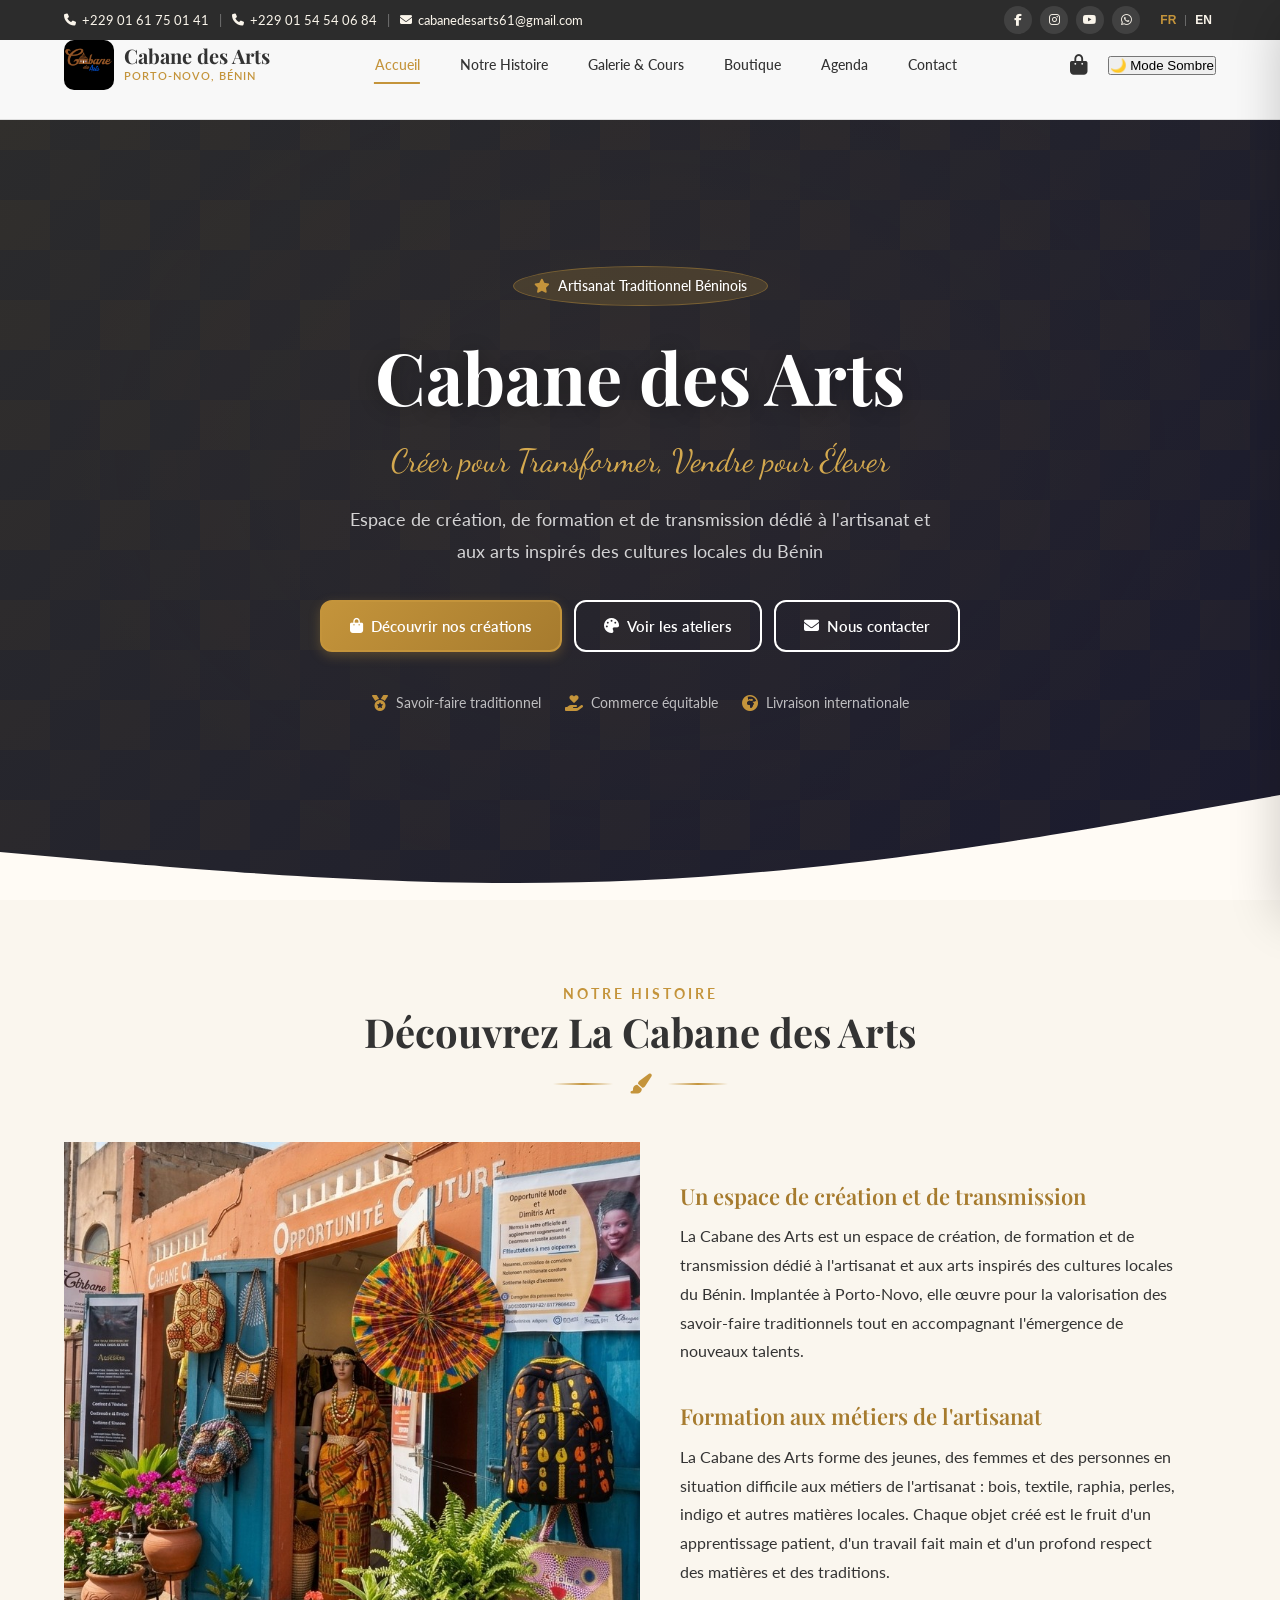
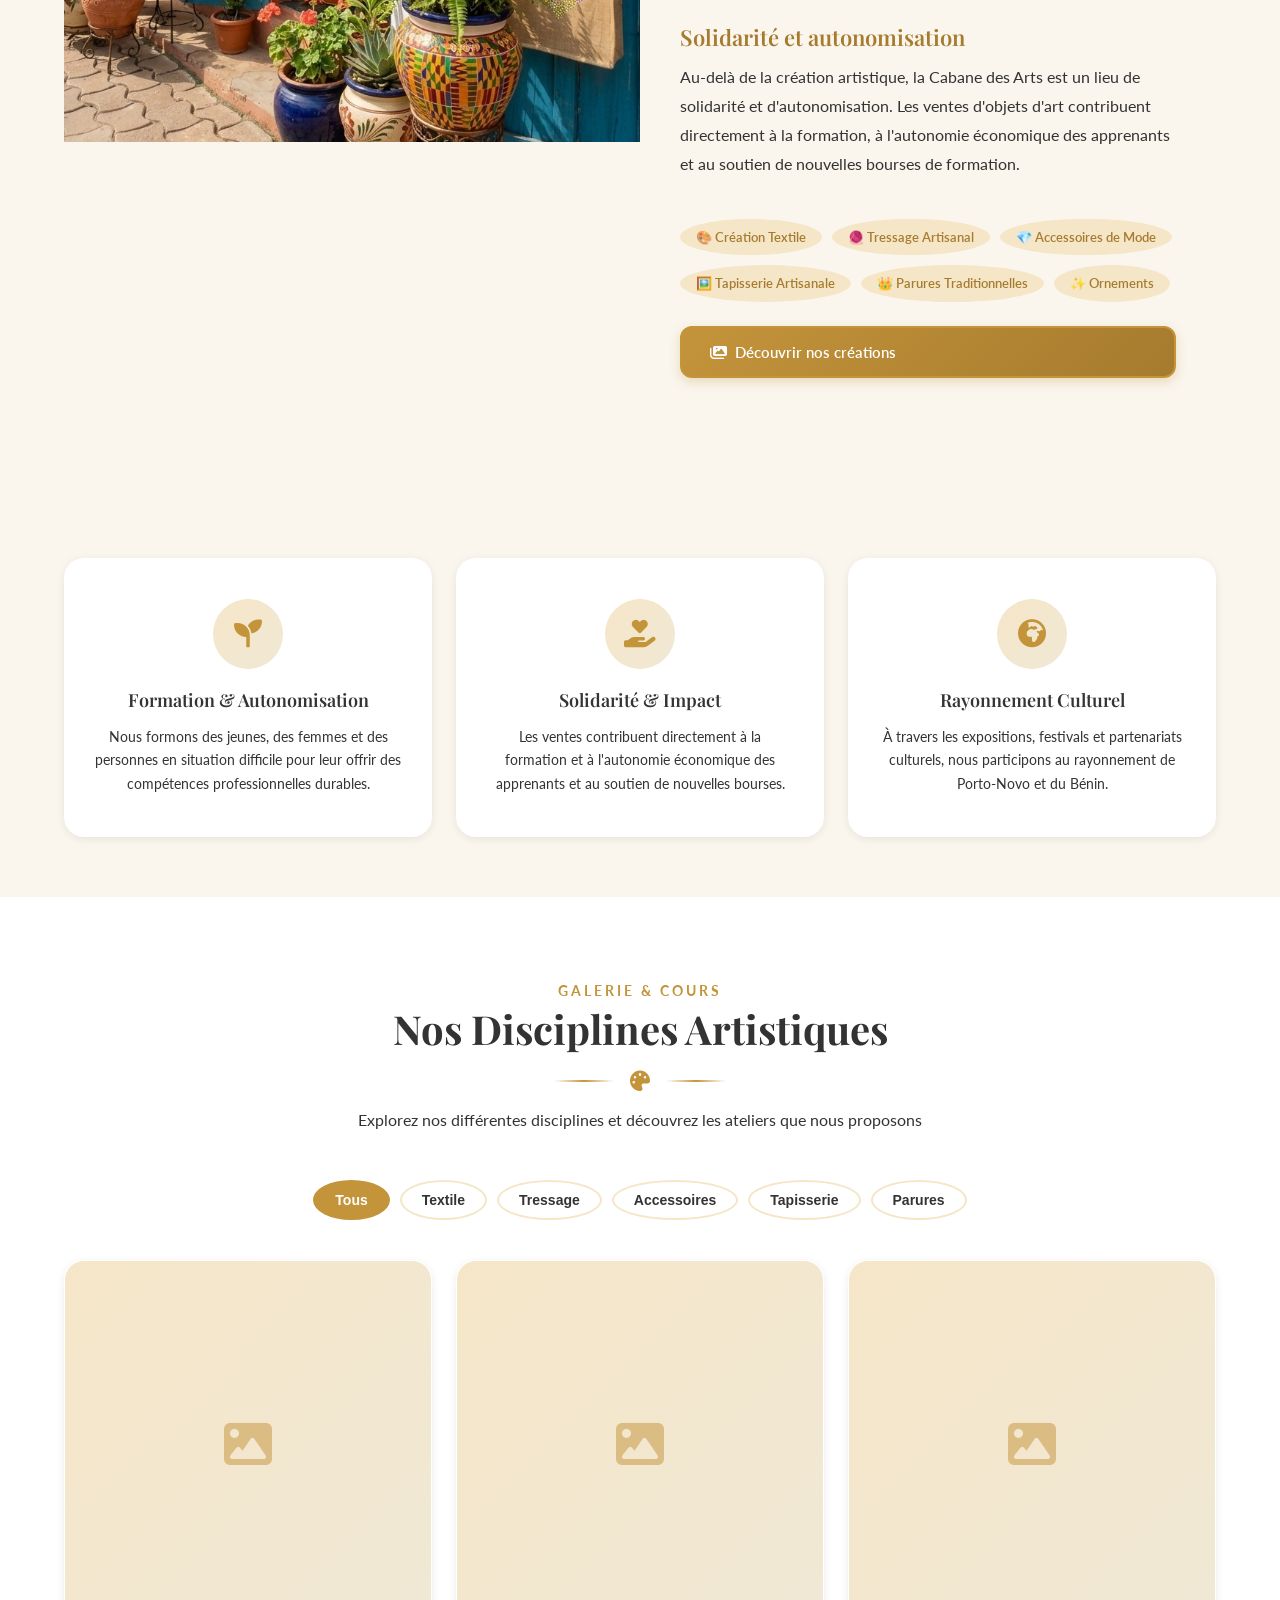
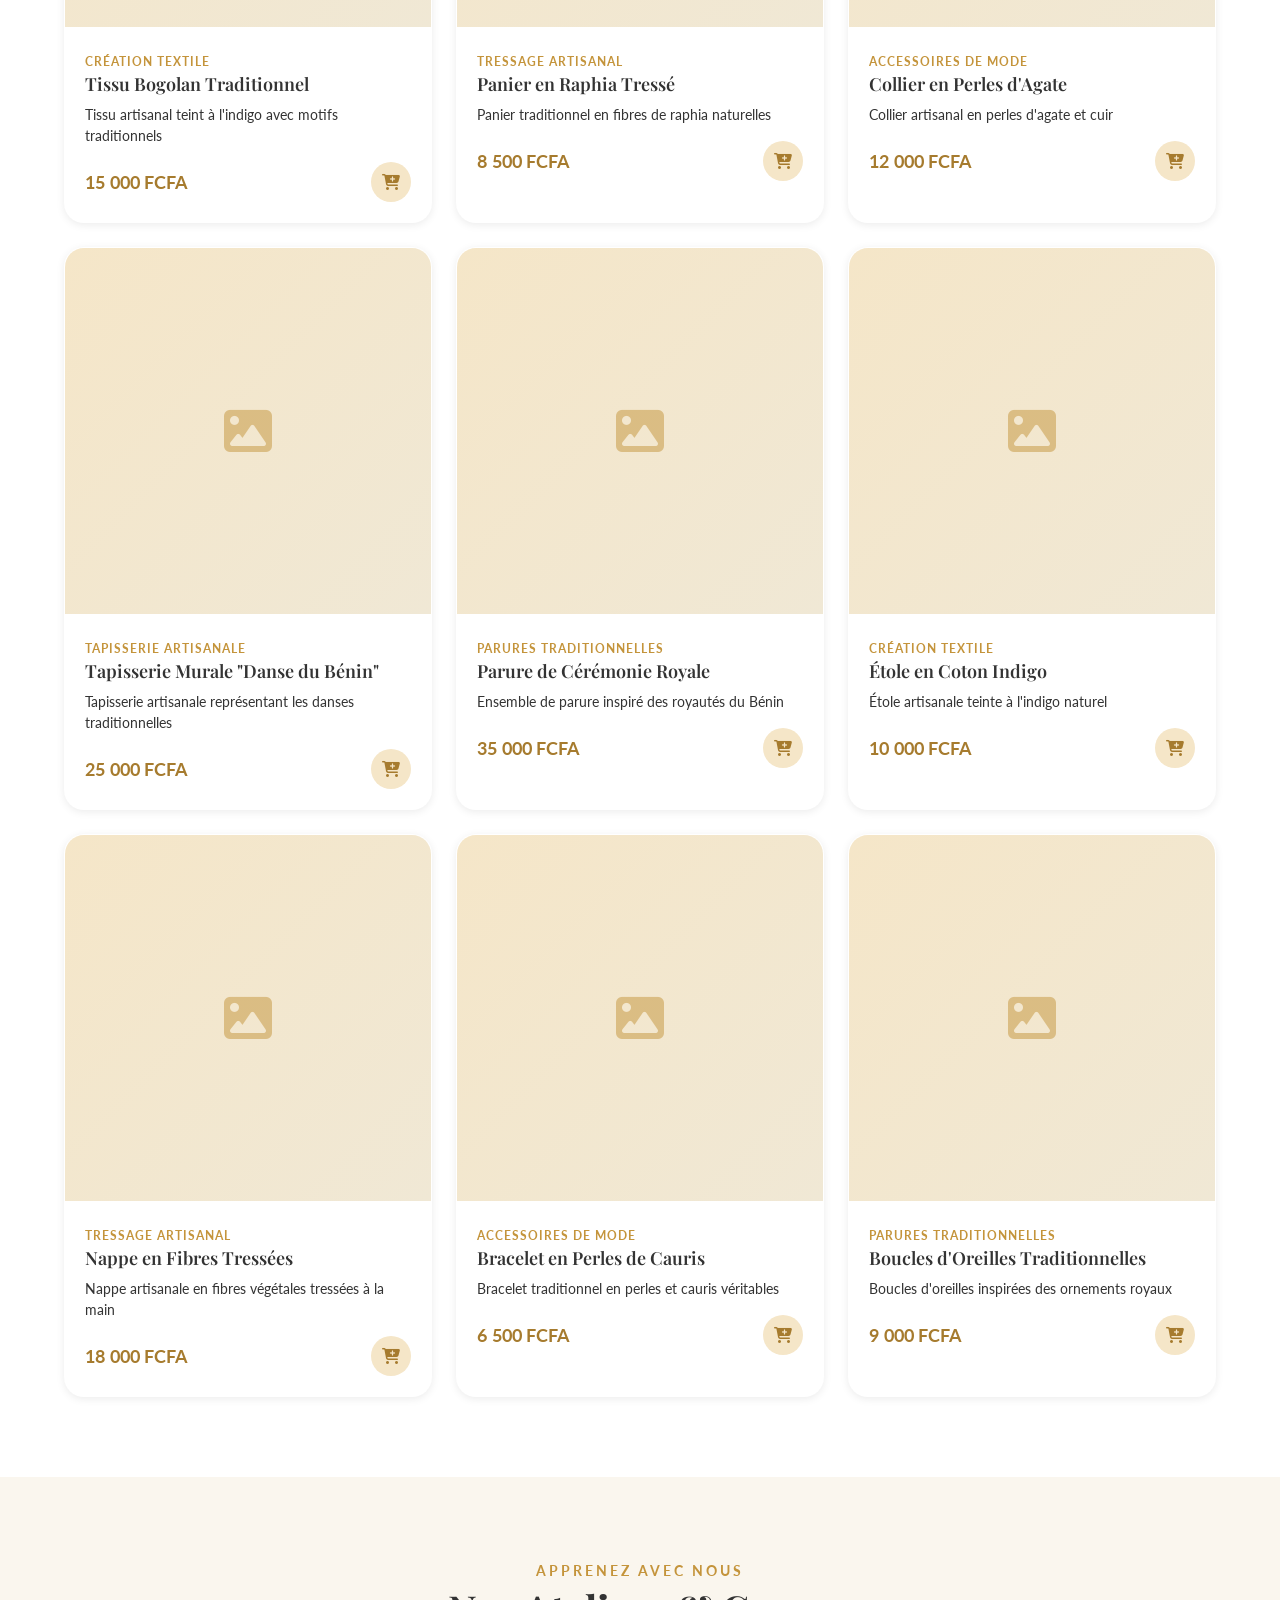
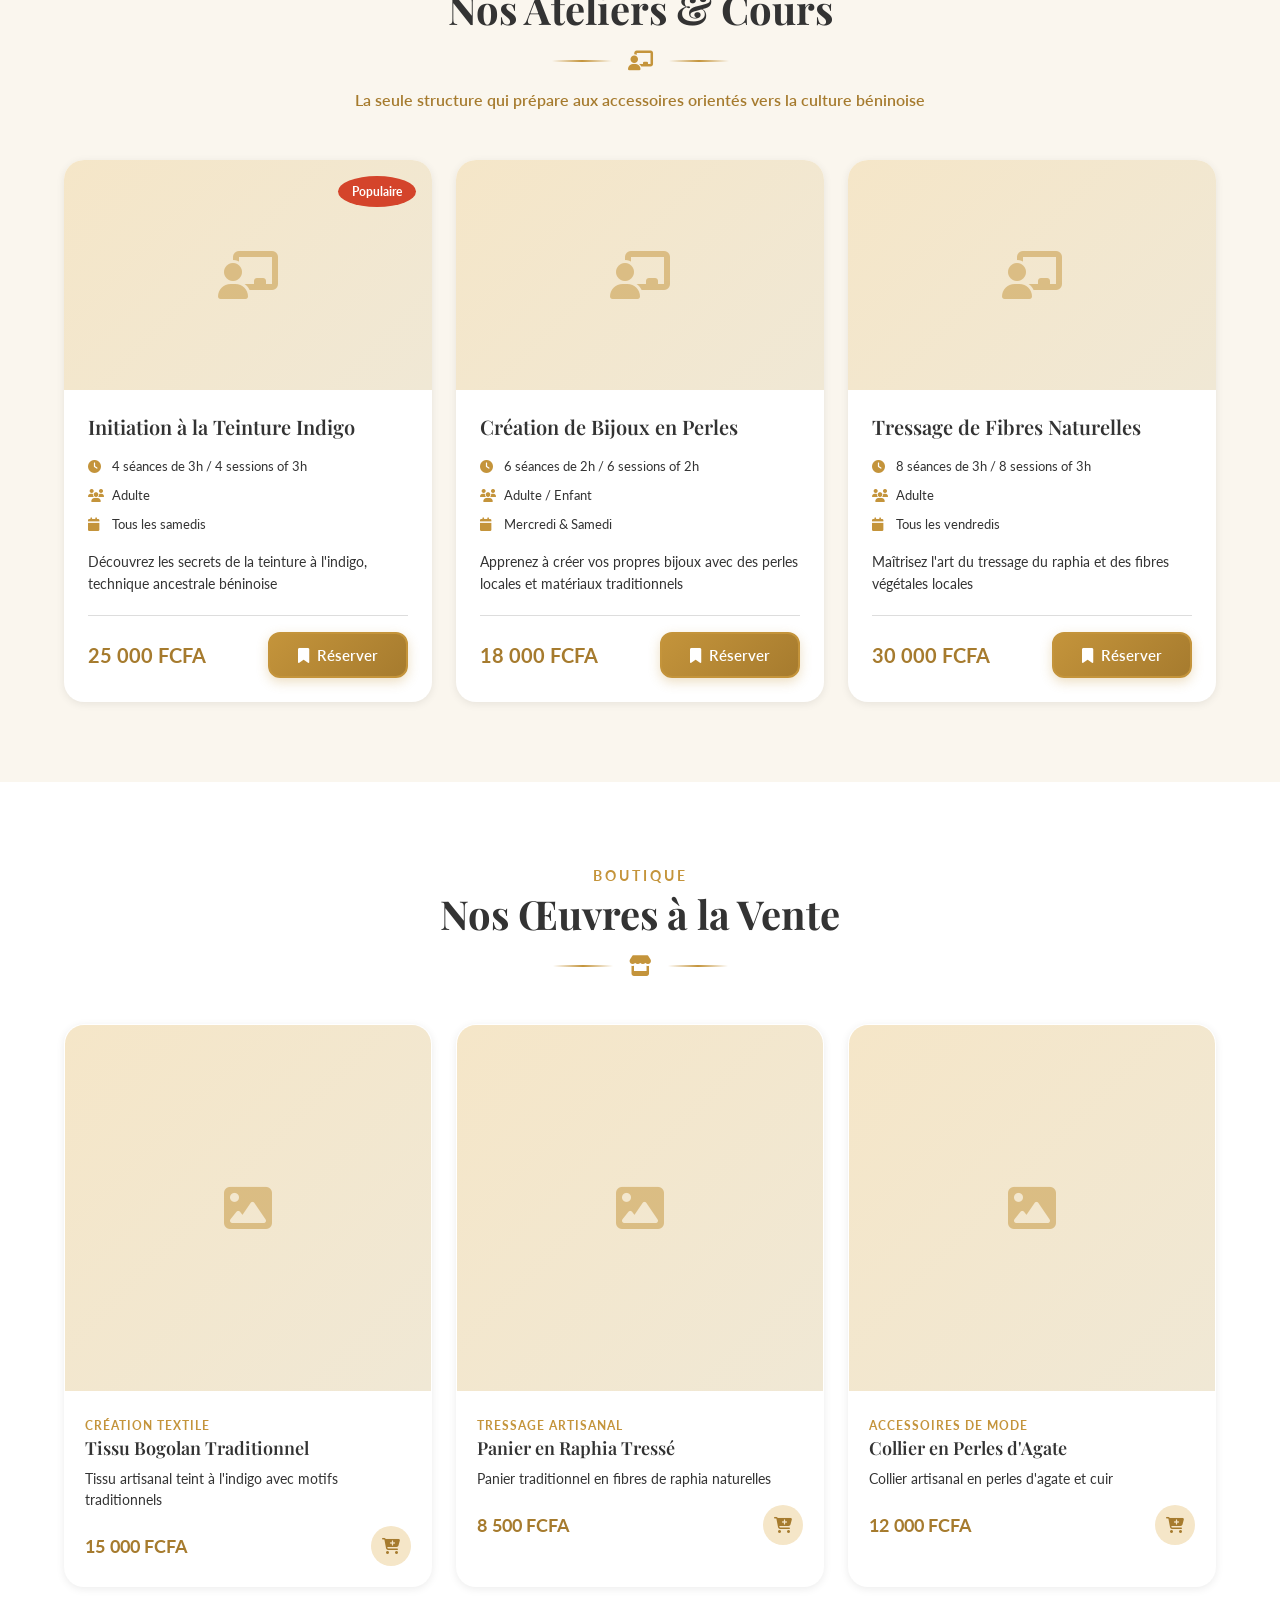
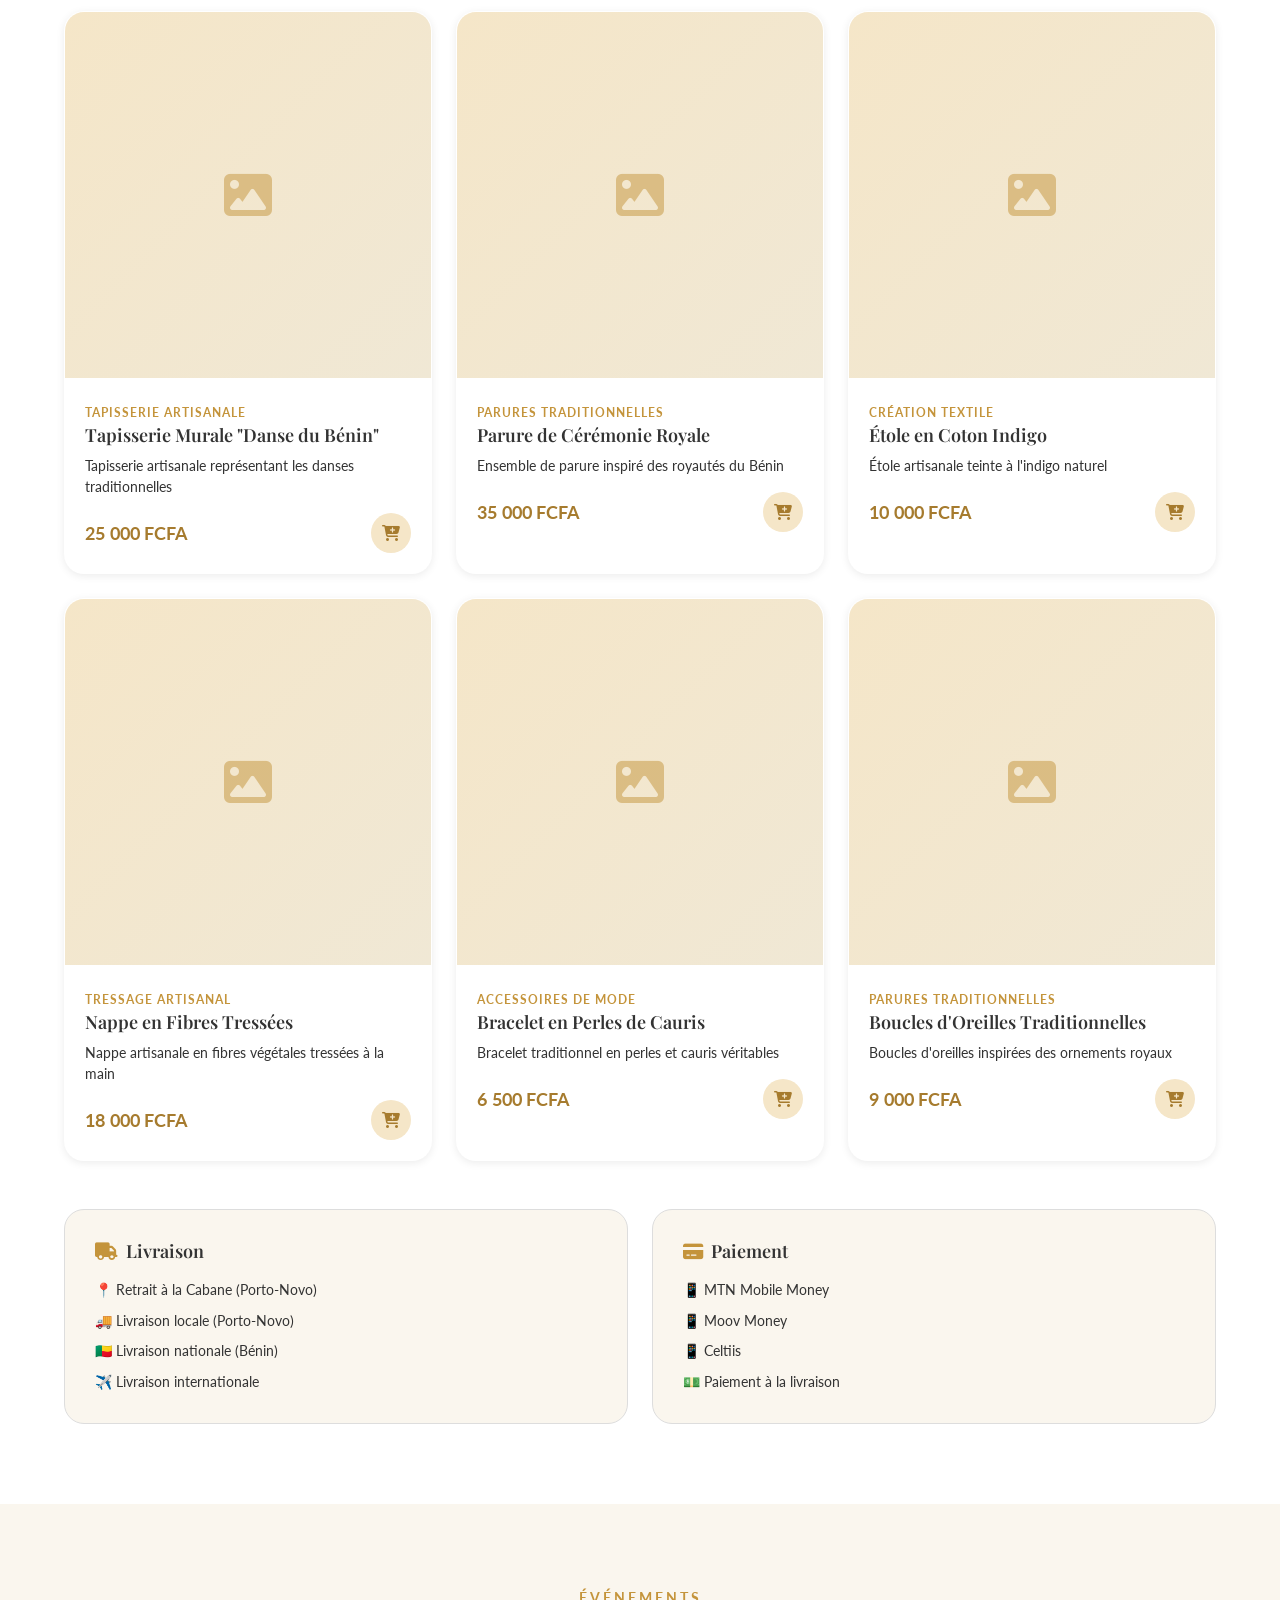
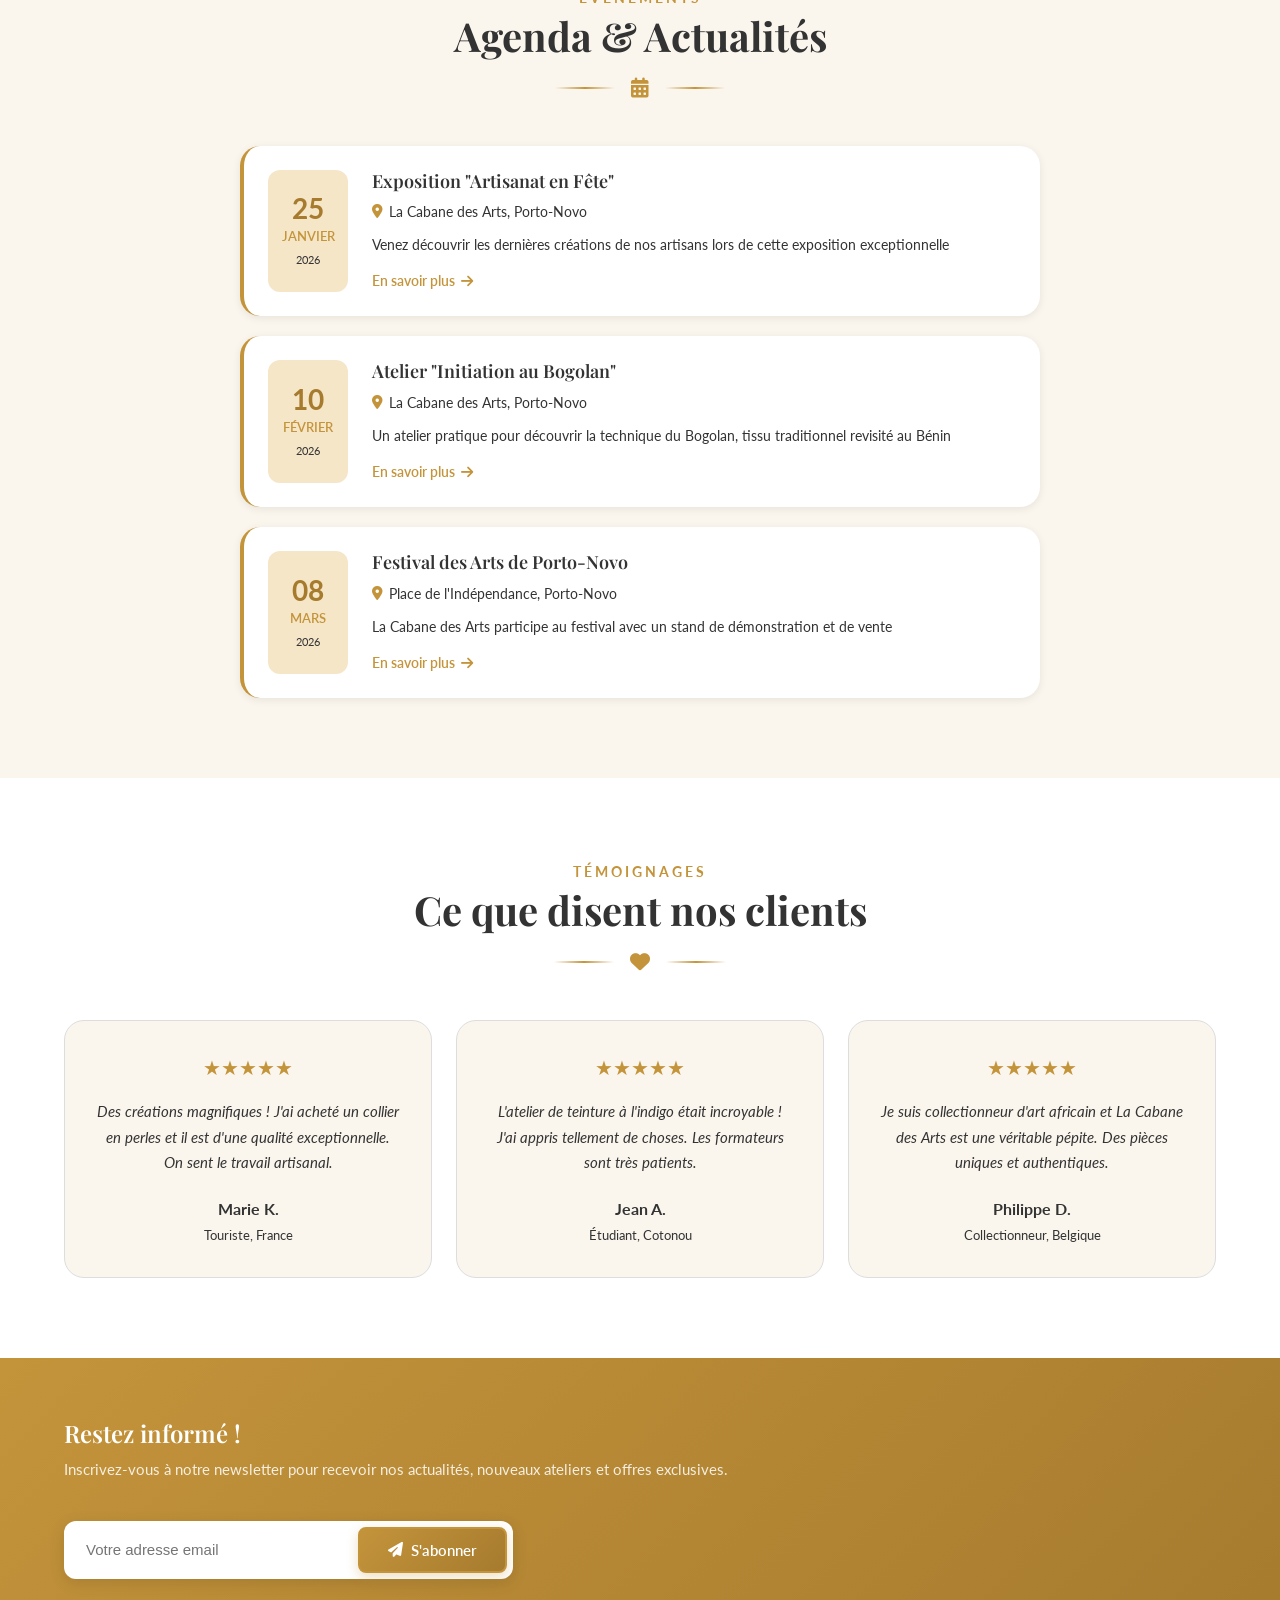
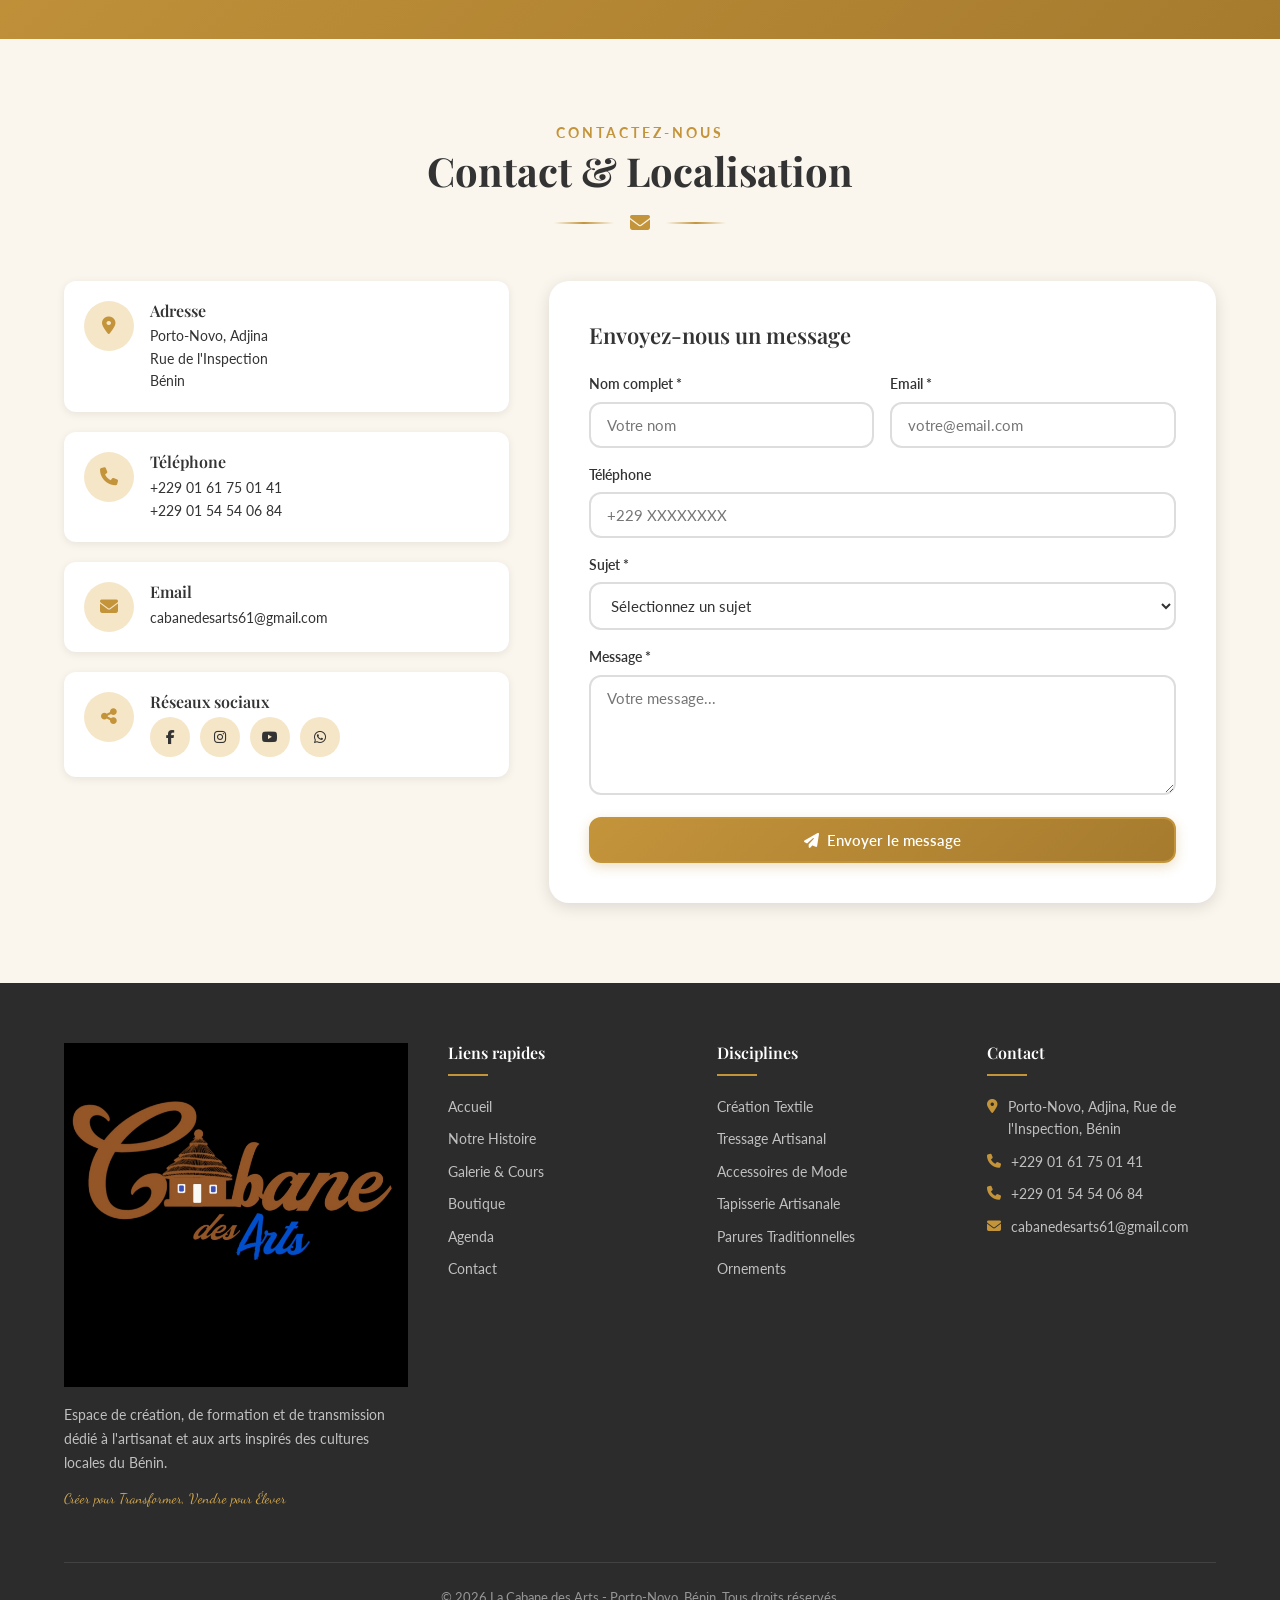
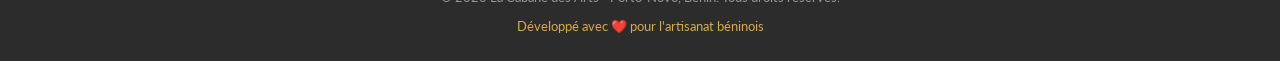
==== commit 11bb89eb: "Barre progression + scroll animé" ====
--- a/Index.html
+++ b/Index.html
@@ -191,10 +191,10 @@
                     </div>
                     <div class="top-bar-right">
                         <div class="social-links">
-                            <a href="https://www.facebook.com/CabaneDesArts" target="_blank" class="social-link" aria-label="Facebook"><i class="fab fa-facebook-f"></i></a>
-                            <a href="https://www.instagram.com/cabane_des_arts" target="_blank" class="social-link" aria-label="Instagram"><i class="fab fa-instagram"></i></a>
-                            <a href="https://www.youtube.com/channel/UCnYrRoik0l54eAIrJpQTi5w" target="_blank" class="social-link" aria-label="YouTube"><i class="fab fa-youtube"></i></a>
-                            <a href="https://wa.me/22901617501411?text=Bonjour%20Cabane%20des%20Arts" target="_blank" class="social-link" aria-label="WhatsApp"><i class="fab fa-whatsapp"></i></a>
+                            <a href="#" class="social-link" aria-label="Facebook"><i class="fab fa-facebook-f"></i></a>
+                            <a href="#" class="social-link" aria-label="Instagram"><i class="fab fa-instagram"></i></a>
+                            <a href="#" class="social-link" aria-label="YouTube"><i class="fab fa-youtube"></i></a>
+                            <a href="#" class="social-link" aria-label="WhatsApp"><i class="fab fa-whatsapp"></i></a>
                         </div>
                         <div class="language-switcher">
                             <button class="lang-btn active" data-lang="fr" aria-label="Français">FR</button>
@@ -572,131 +572,10 @@
             </div>
             
             <div class="temoignages-grid" id="temoignagesGrid">
-                <!-- Chargement des avis depuis l API -->
-                <div style="text-align:center;padding:40px;color:#8A7B6A;font-size:15px;">Chargement des avis...</div>
-            </div>
-
-            <!-- Formulaire pour laisser un avis -->
-            <div class="avis-form-section" style="margin-top:60px;">
-                <div class="section-header" style="margin-bottom:32px;">
-                    <span class="section-subtitle">Votre expérience</span>
-                    <h3 class="section-title" style="font-size:28px;">Laissez votre avis</h3>
-                    <div class="section-divider">
-                        <span class="divider-line"></span>
-                        <i class="fas fa-star"></i>
-                        <span class="divider-line"></span>
-                    </div>
-                </div>
-                <form id="avisForm" class="avis-form">
-                    <div class="avis-form-grid">
-                        <div class="form-group">
-                            <label>Nom complet *</label>
-                            <input type="text" id="avisNom" placeholder="Votre nom" required>
-                        </div>
-                        <div class="form-group">
-                            <label>Email *</label>
-                            <input type="email" id="avisEmail" placeholder="votre@email.com" required>
-                        </div>
-                        <div class="form-group">
-                            <label>Produit ou atelier concerné</label>
-                            <input type="text" id="avisProduit" placeholder="Ex: Sac en tissu Kente, Atelier tressage...">
-                        </div>
-                        <div class="form-group">
-                            <label>Note *</label>
-                            <div class="star-rating" id="starRating">
-                                <span class="star" data-value="1">★</span>
-                                <span class="star" data-value="2">★</span>
-                                <span class="star" data-value="3">★</span>
-                                <span class="star" data-value="4">★</span>
-                                <span class="star" data-value="5">★</span>
-                            </div>
-                            <input type="hidden" id="avisNote" value="0">
-                        </div>
-                        <div class="form-group full-width">
-                            <label>Commentaire *</label>
-                            <textarea id="avisCommentaire" rows="4" placeholder="Partagez votre expérience avec la Cabane des Arts..." required></textarea>
-                        </div>
-                    </div>
-                    <div style="text-align:center;margin-top:24px;">
-                        <button type="submit" class="btn btn-primary">
-                            <i class="fas fa-paper-plane"></i> Soumettre mon avis
-                        </button>
-                    </div>
-                </form>
-            </div>
-        </div>
-    </section>
-
-    <style>
-    .avis-form {
-        max-width: 700px;
-        margin: 0 auto;
-        background: white;
-        border-radius: 16px;
-        padding: 40px;
-        box-shadow: 0 4px 24px rgba(0,0,0,0.08);
-        border: 1px solid #E8DDD0;
-    }
-    .avis-form-grid {
-        display: grid;
-        grid-template-columns: 1fr 1fr;
-        gap: 20px;
-    }
-    .avis-form-grid .form-group {
-        display: flex;
-        flex-direction: column;
-        gap: 8px;
-    }
-    .avis-form-grid .form-group.full-width {
-        grid-column: 1 / -1;
-    }
-    .avis-form-grid label {
-        font-size: 13px;
-        font-weight: 600;
-        color: #5C4A32;
-        text-transform: uppercase;
-        letter-spacing: 0.5px;
-    }
-    .avis-form-grid input,
-    .avis-form-grid textarea {
-        padding: 12px 16px;
-        border: 1px solid #E8DDD0;
-        border-radius: 8px;
-        font-family: inherit;
-        font-size: 14px;
-        color: #1A1208;
-        transition: border-color 0.2s;
-        outline: none;
-        background: #FDFAF6;
-    }
-    .avis-form-grid input:focus,
-    .avis-form-grid textarea:focus {
-        border-color: #B5561A;
-        background: white;
-    }
-    .star-rating {
-        display: flex;
-        gap: 6px;
-    }
-    .star-rating .star {
-        font-size: 32px;
-        color: #E8DDD0;
-        cursor: pointer;
-        transition: color 0.15s, transform 0.1s;
-        line-height: 1;
-    }
-    .star-rating .star:hover,
-    .star-rating .star.active {
-        color: #C8922A;
-    }
-    .star-rating .star:hover {
-        transform: scale(1.2);
-    }
-    @media (max-width: 600px) {
-        .avis-form-grid { grid-template-columns: 1fr; }
-        .avis-form { padding: 24px 16px; }
-    }
-    </style>
+                <!-- Témoignages injectés dynamiquement -->
+            </div>
+        </div>
+    </section>
 
     <!-- ========== SECTION NEWSLETTER ========== -->
     <section class="newsletter-section">
@@ -764,10 +643,10 @@
                         <div class="info-details">
                             <h4 data-i18n="contact.social">Réseaux sociaux</h4>
                             <div class="social-links-large">
-                                <a href="https://www.facebook.com/CabaneDesArts" target="_blank" class="social-btn" aria-label="Facebook"><i class="fab fa-facebook-f"></i></a>
-                                <a href="https://www.instagram.com/cabane_des_arts" target="_blank" class="social-btn" aria-label="Instagram"><i class="fab fa-instagram"></i></a>
-                                <a href="https://www.youtube.com/channel/UCnYrRoik0l54eAIrJpQTi5w" target="_blank" class="social-btn" aria-label="YouTube"><i class="fab fa-youtube"></i></a>
-                                <a href="https://wa.me/22901617501411?text=Bonjour%20Cabane%20des%20Arts" target="_blank" class="social-btn" aria-label="WhatsApp"><i class="fab fa-whatsapp"></i></a>
+                                <a href="#" class="social-btn" aria-label="Facebook"><i class="fab fa-facebook-f"></i></a>
+                                <a href="#" class="social-btn" aria-label="Instagram"><i class="fab fa-instagram"></i></a>
+                                <a href="#" class="social-btn" aria-label="YouTube"><i class="fab fa-youtube"></i></a>
+                                <a href="#" class="social-btn" aria-label="WhatsApp"><i class="fab fa-whatsapp"></i></a>
                             </div>
                         </div>
                     </div>
@@ -987,254 +866,5 @@
 
     <!-- JavaScript -->
     <script src="script.js"></script>
-
-    <script>
-    // ===== AVIS CLIENTS =====
-    const AVIS_API = 'https://cabane-des-arts-backend.onrender.com/api';
-
-    // Charger les avis validés
-    async function loadAvisPublic() {
-        const grid = document.getElementById('temoignagesGrid');
-        try {
-            const res = await fetch(AVIS_API + '/avis');
-            const avis = await res.json();
-
-            if (avis.length === 0) {
-                grid.innerHTML = '<div style="text-align:center;padding:40px;color:#8A7B6A;font-size:15px;grid-column:1/-1;">Soyez le premier à laisser un avis !</div>';
-                return;
-            }
-
-            grid.innerHTML = avis.map(a => {
-                const etoiles = '★'.repeat(a.note) + '☆'.repeat(5 - a.note);
-                const date = new Date(a.created_at).toLocaleDateString('fr-FR', {day:'2-digit', month:'long', year:'numeric'});
-                return '<div class="temoignage-card">' +
-                    '<div class="temoignage-stars" style="color:#C8922A;font-size:20px;margin-bottom:12px;">' + etoiles + '</div>' +
-                    '<p class="temoignage-text">"' + a.commentaire + '"</p>' +
-                    '<div class="temoignage-author">' +
-                    '<div class="author-avatar" style="width:44px;height:44px;border-radius:50%;background:linear-gradient(135deg,#B5561A,#C8922A);display:flex;align-items:center;justify-content:center;color:white;font-weight:700;font-size:18px;">' + a.nom.charAt(0).toUpperCase() + '</div>' +
-                    '<div><strong>' + a.nom + '</strong>' +
-                    (a.produit ? '<div style="font-size:12px;color:#8A7B6A;">' + a.produit + '</div>' : '') +
-                    '<div style="font-size:11px;color:#B0A090;">' + date + '</div></div>' +
-                    '</div>' +
-                    '</div>';
-            }).join('');
-        } catch(err) {
-            grid.innerHTML = '<div style="text-align:center;padding:40px;color:#8A7B6A;grid-column:1/-1;">Impossible de charger les avis.</div>';
-        }
-    }
-
-    // Étoiles interactives
-    document.querySelectorAll('.star').forEach(star => {
-        star.addEventListener('click', function() {
-            const val = parseInt(this.dataset.value);
-            document.getElementById('avisNote').value = val;
-            document.querySelectorAll('.star').forEach((s, i) => {
-                s.classList.toggle('active', i < val);
-            });
-        });
-        star.addEventListener('mouseover', function() {
-            const val = parseInt(this.dataset.value);
-            document.querySelectorAll('.star').forEach((s, i) => {
-                s.style.color = i < val ? '#C8922A' : '#E8DDD0';
-            });
-        });
-        star.addEventListener('mouseout', function() {
-            const note = parseInt(document.getElementById('avisNote').value);
-            document.querySelectorAll('.star').forEach((s, i) => {
-                s.style.color = i < note ? '#C8922A' : '#E8DDD0';
-            });
-        });
-    });
-
-    // Soumettre un avis
-    document.getElementById('avisForm').addEventListener('submit', async function(e) {
-        e.preventDefault();
-        const nom = document.getElementById('avisNom').value.trim();
-        const email = document.getElementById('avisEmail').value.trim();
-        const produit = document.getElementById('avisProduit').value.trim();
-        const note = parseInt(document.getElementById('avisNote').value);
-        const commentaire = document.getElementById('avisCommentaire').value.trim();
-
-        if (!nom || !email || !commentaire) {
-            showToast('Veuillez remplir tous les champs obligatoires.', 'error');
-            return;
-        }
-        if (note === 0) {
-            showToast('Veuillez sélectionner une note.', 'error');
-            return;
-        }
-
-        try {
-            const res = await fetch(AVIS_API + '/avis', {
-                method: 'POST',
-                headers: { 'Content-Type': 'application/json' },
-                body: JSON.stringify({ nom, email, produit, note, commentaire })
-            });
-            const data = await res.json();
-            if (res.ok) {
-                showToast('✅ Merci ! Votre avis sera publié après validation.', 'success');
-                document.getElementById('avisForm').reset();
-                document.getElementById('avisNote').value = 0;
-                document.querySelectorAll('.star').forEach(s => s.classList.remove('active'));
-            } else {
-                showToast(data.erreur || 'Erreur lors de la soumission.', 'error');
-            }
-        } catch(err) {
-            showToast('Impossible de joindre le serveur.', 'error');
-        }
-    });
-
-    // Charger les avis au démarrage
-    loadAvisPublic();
-    </script>
-
-
-    <!-- ===== BOUTON FLOTTANT RÉSEAUX SOCIAUX ===== -->
-    <div class="floating-social" id="floatingSocial">
-        <button class="float-main" id="floatMain" onclick="toggleSocial()" title="Nous contacter">
-            <i class="fas fa-share-alt"></i>
-        </button>
-        <div class="float-items" id="floatItems">
-            <a href="https://wa.me/22901617501411?text=Bonjour%20Cabane%20des%20Arts%2C%20je%20vous%20contacte%20depuis%20votre%20site%20web." 
-               target="_blank" class="float-item whatsapp" title="WhatsApp">
-                <i class="fab fa-whatsapp"></i>
-            </a>
-            <a href="https://www.facebook.com/CabaneDesArts" 
-               target="_blank" class="float-item facebook" title="Facebook">
-                <i class="fab fa-facebook-f"></i>
-            </a>
-            <a href="https://www.instagram.com/cabane_des_arts" 
-               target="_blank" class="float-item instagram" title="Instagram">
-                <i class="fab fa-instagram"></i>
-            </a>
-            <a href="https://vm.tiktok.com/ZS9FFyeX7g1RM-Fwqan/" 
-               target="_blank" class="float-item tiktok" title="TikTok">
-                <i class="fab fa-tiktok"></i>
-            </a>
-            <a href="https://www.youtube.com/channel/UCnYrRoik0l54eAIrJpQTi5w" 
-               target="_blank" class="float-item youtube" title="YouTube">
-                <i class="fab fa-youtube"></i>
-            </a>
-        </div>
-    </div>
-
-    <style>
-    .floating-social {
-        position: fixed;
-        bottom: 32px;
-        right: 28px;
-        z-index: 9998;
-        display: flex;
-        flex-direction: column-reverse;
-        align-items: center;
-        gap: 12px;
-    }
-
-    .float-main {
-        width: 56px;
-        height: 56px;
-        border-radius: 50%;
-        background: linear-gradient(135deg, #B5561A, #C8922A);
-        border: none;
-        color: white;
-        font-size: 20px;
-        cursor: pointer;
-        box-shadow: 0 4px 20px rgba(181,86,26,0.4);
-        transition: all 0.3s ease;
-        display: flex;
-        align-items: center;
-        justify-content: center;
-    }
-
-    .float-main:hover {
-        transform: scale(1.1);
-        box-shadow: 0 6px 28px rgba(181,86,26,0.5);
-    }
-
-    .float-main.open {
-        background: linear-gradient(135deg, #555, #333);
-        transform: rotate(45deg);
-    }
-
-    .float-items {
-        display: flex;
-        flex-direction: column-reverse;
-        align-items: center;
-        gap: 10px;
-        overflow: hidden;
-        max-height: 0;
-        transition: max-height 0.4s ease, opacity 0.3s ease;
-        opacity: 0;
-    }
-
-    .float-items.open {
-        max-height: 400px;
-        opacity: 1;
-    }
-
-    .float-item {
-        width: 46px;
-        height: 46px;
-        border-radius: 50%;
-        display: flex;
-        align-items: center;
-        justify-content: center;
-        color: white;
-        font-size: 18px;
-        text-decoration: none;
-        box-shadow: 0 3px 12px rgba(0,0,0,0.2);
-        transition: transform 0.2s ease, box-shadow 0.2s ease;
-        position: relative;
-    }
-
-    .float-item:hover {
-        transform: scale(1.15);
-        box-shadow: 0 5px 18px rgba(0,0,0,0.3);
-    }
-
-    .float-item::before {
-        content: attr(title);
-        position: absolute;
-        right: 56px;
-        background: rgba(0,0,0,0.75);
-        color: white;
-        padding: 4px 10px;
-        border-radius: 6px;
-        font-size: 12px;
-        white-space: nowrap;
-        opacity: 0;
-        transition: opacity 0.2s;
-        pointer-events: none;
-    }
-
-    .float-item:hover::before {
-        opacity: 1;
-    }
-
-    .float-item.whatsapp  { background: #25D366; }
-    .float-item.facebook  { background: #1877F2; }
-    .float-item.instagram { background: linear-gradient(135deg, #f09433, #e6683c, #dc2743, #cc2366, #bc1888); }
-    .float-item.tiktok    { background: #010101; }
-    .float-item.youtube   { background: #FF0000; }
-    </style>
-
-    <script>
-    function toggleSocial() {
-        const btn = document.getElementById('floatMain');
-        const items = document.getElementById('floatItems');
-        btn.classList.toggle('open');
-        items.classList.toggle('open');
-    }
-
-    // Fermer si on clique ailleurs
-    document.addEventListener('click', function(e) {
-        const social = document.getElementById('floatingSocial');
-        if (!social.contains(e.target)) {
-            document.getElementById('floatMain').classList.remove('open');
-            document.getElementById('floatItems').classList.remove('open');
-        }
-    });
-    </script>
-
 </body>
 </html>
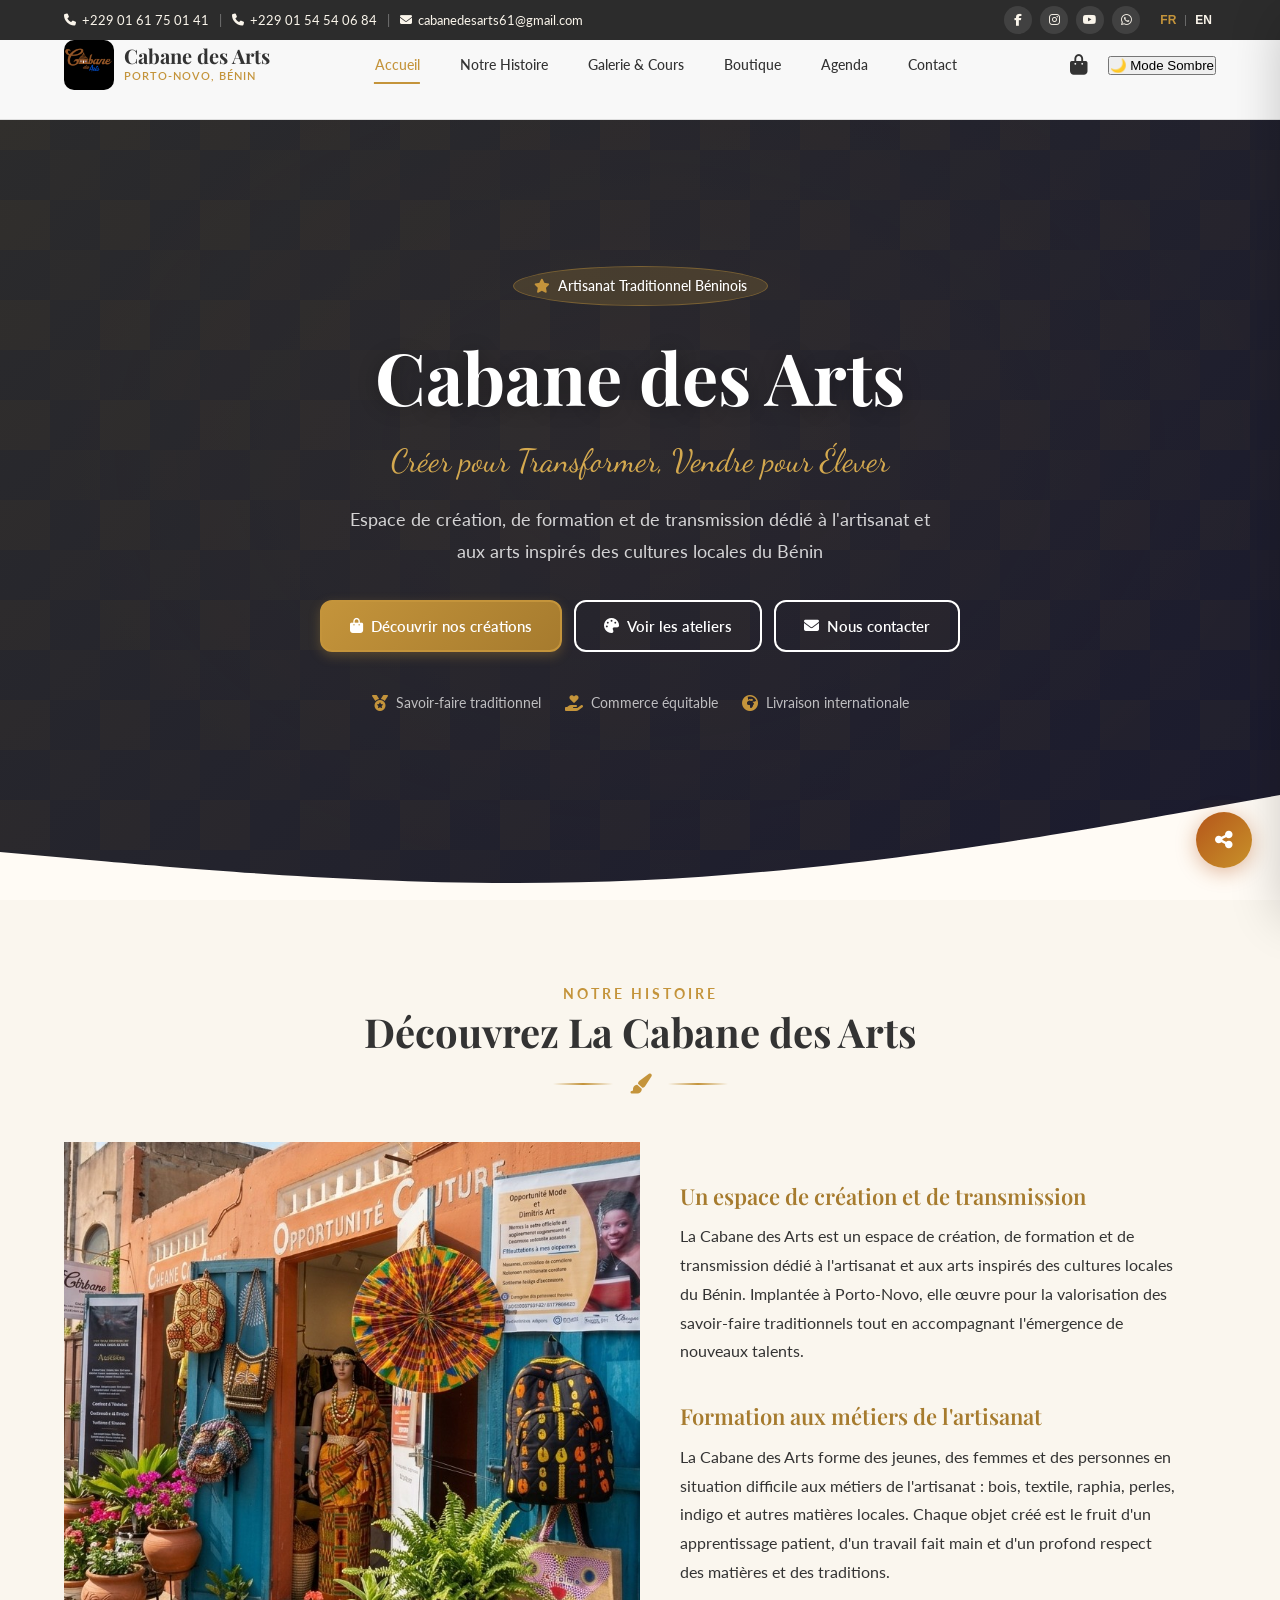
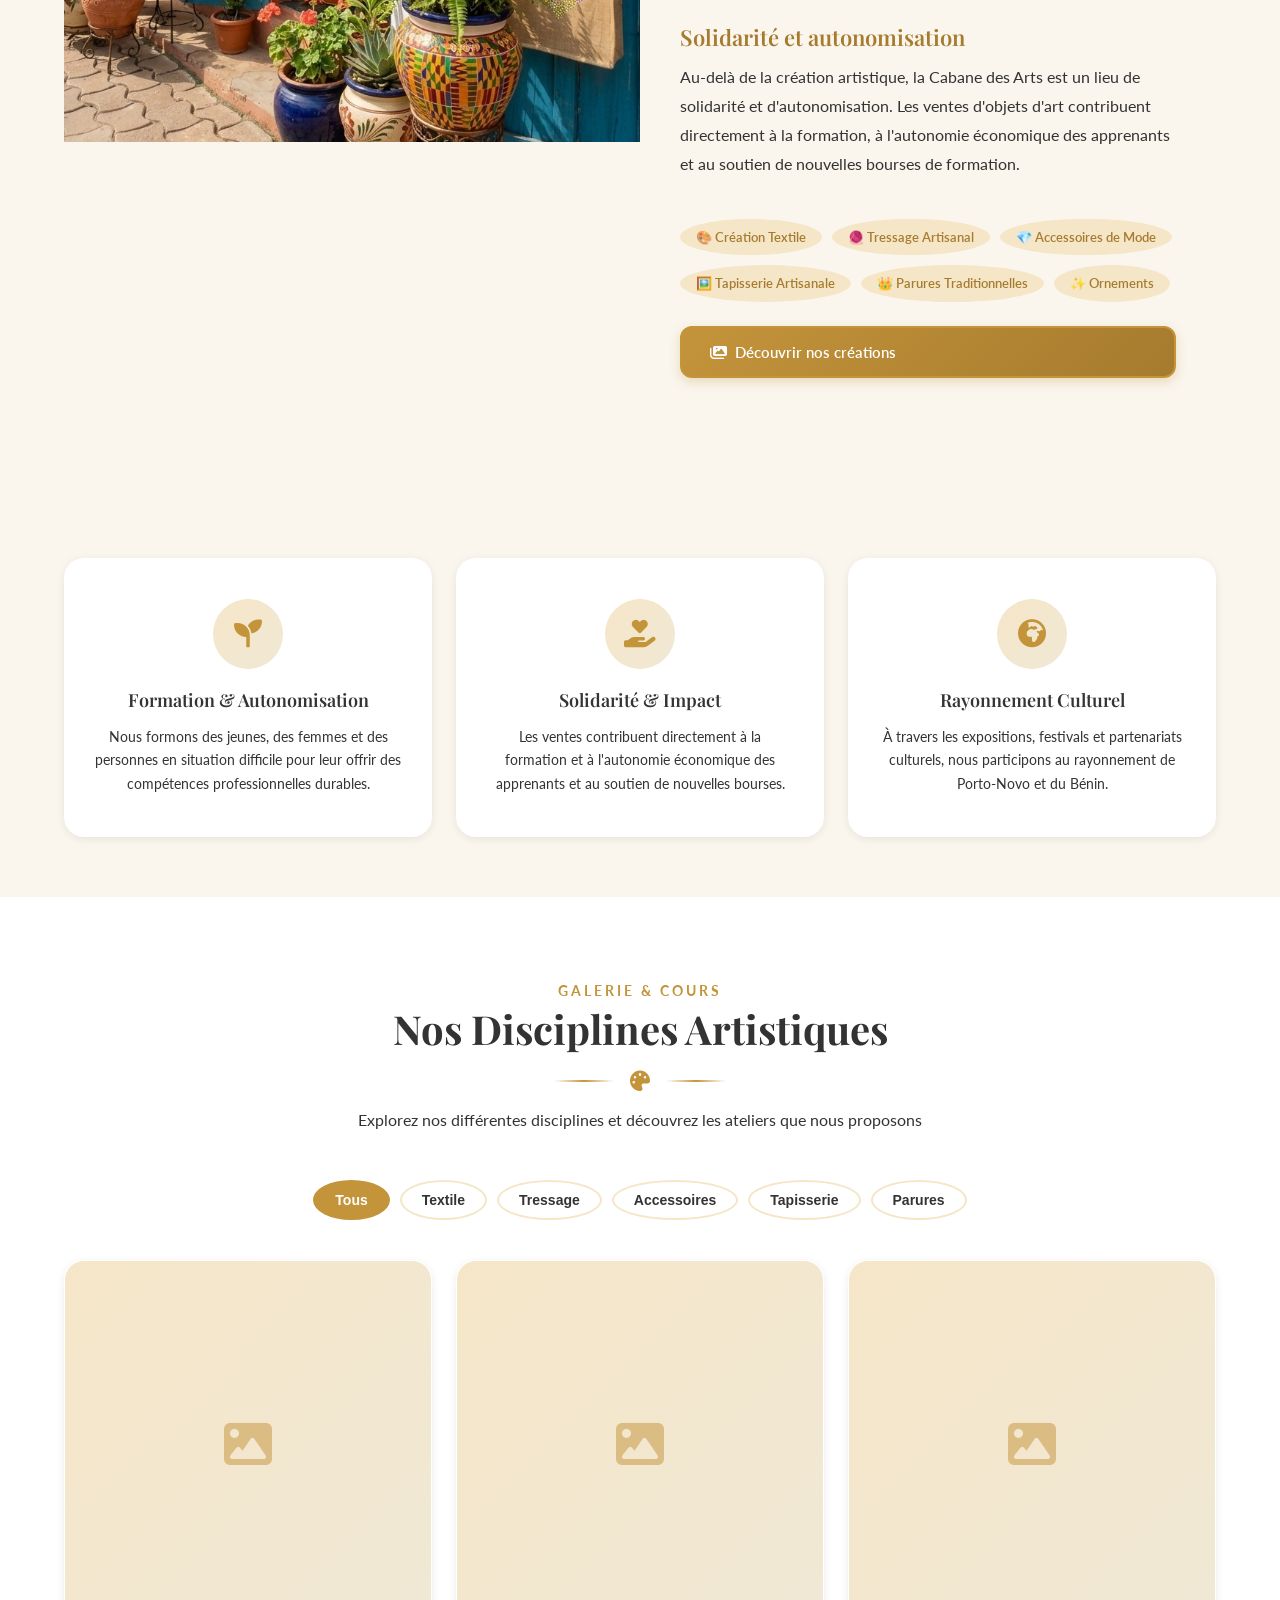
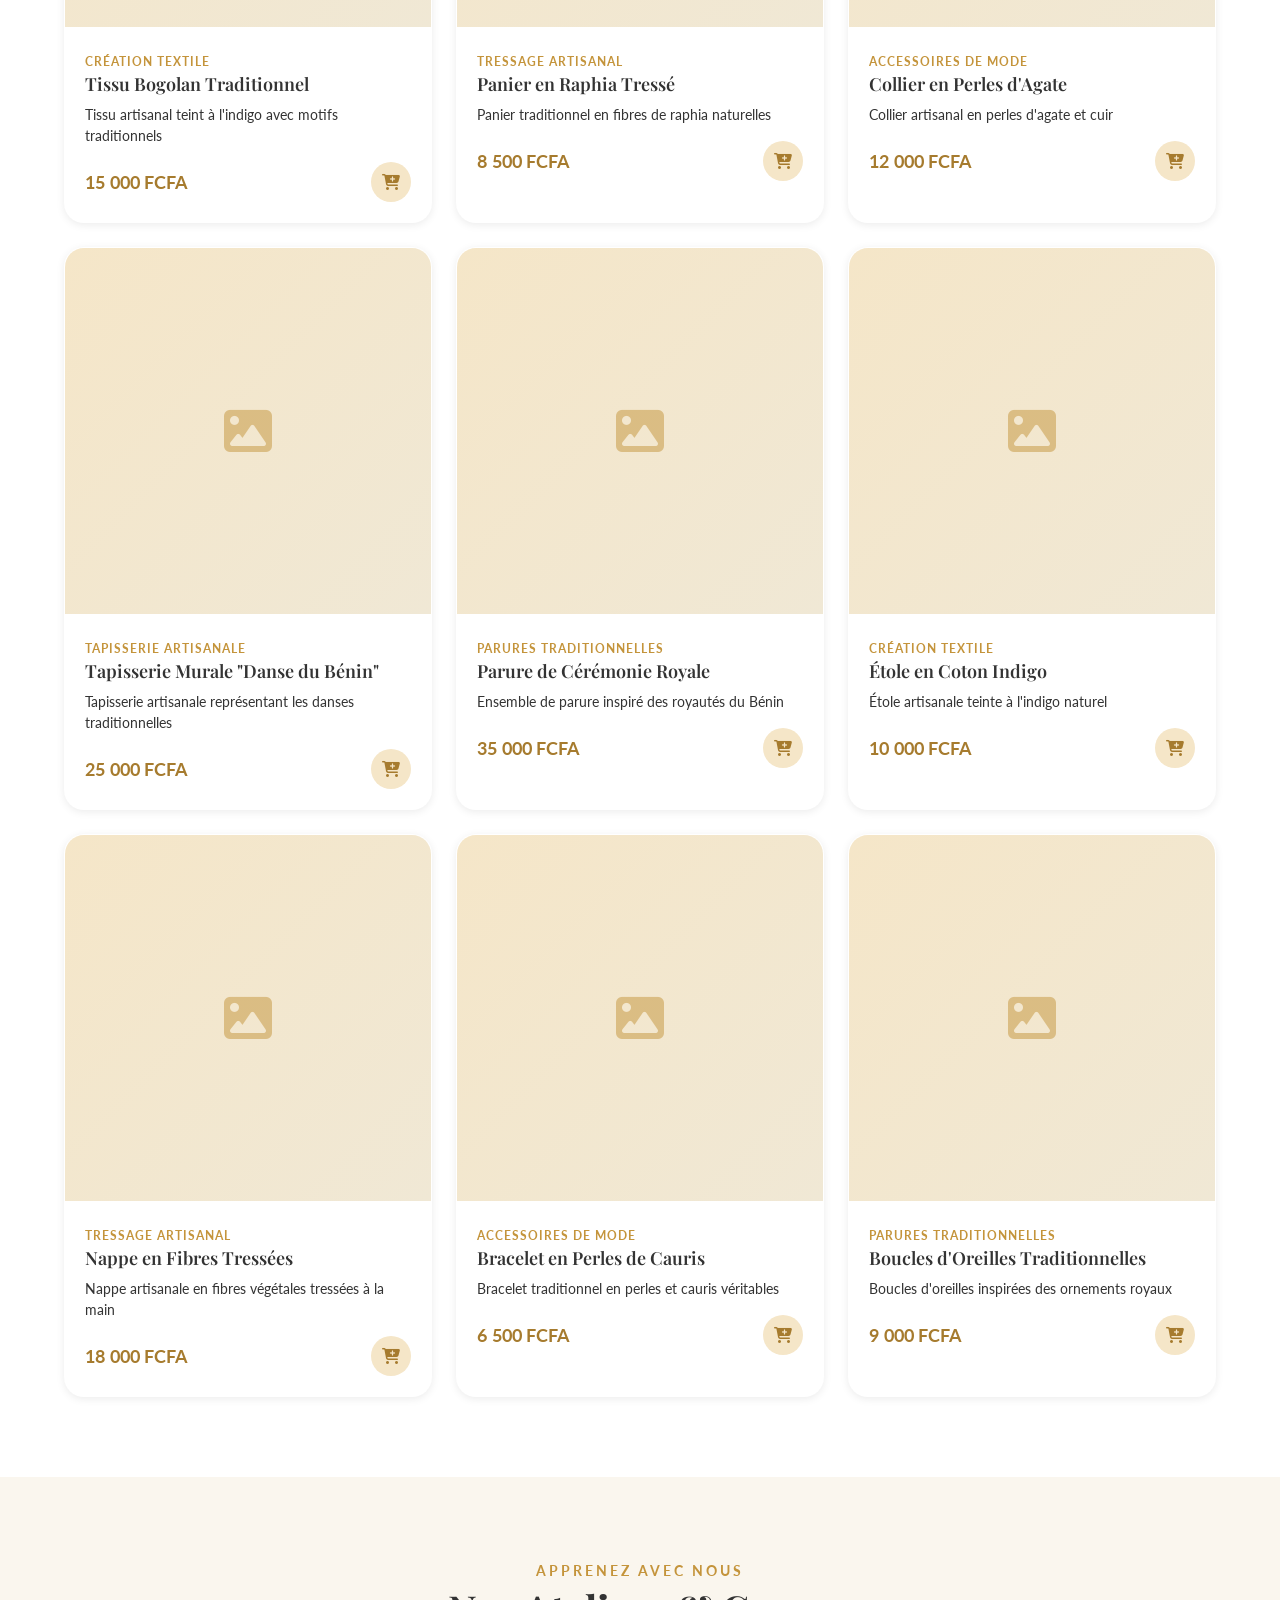
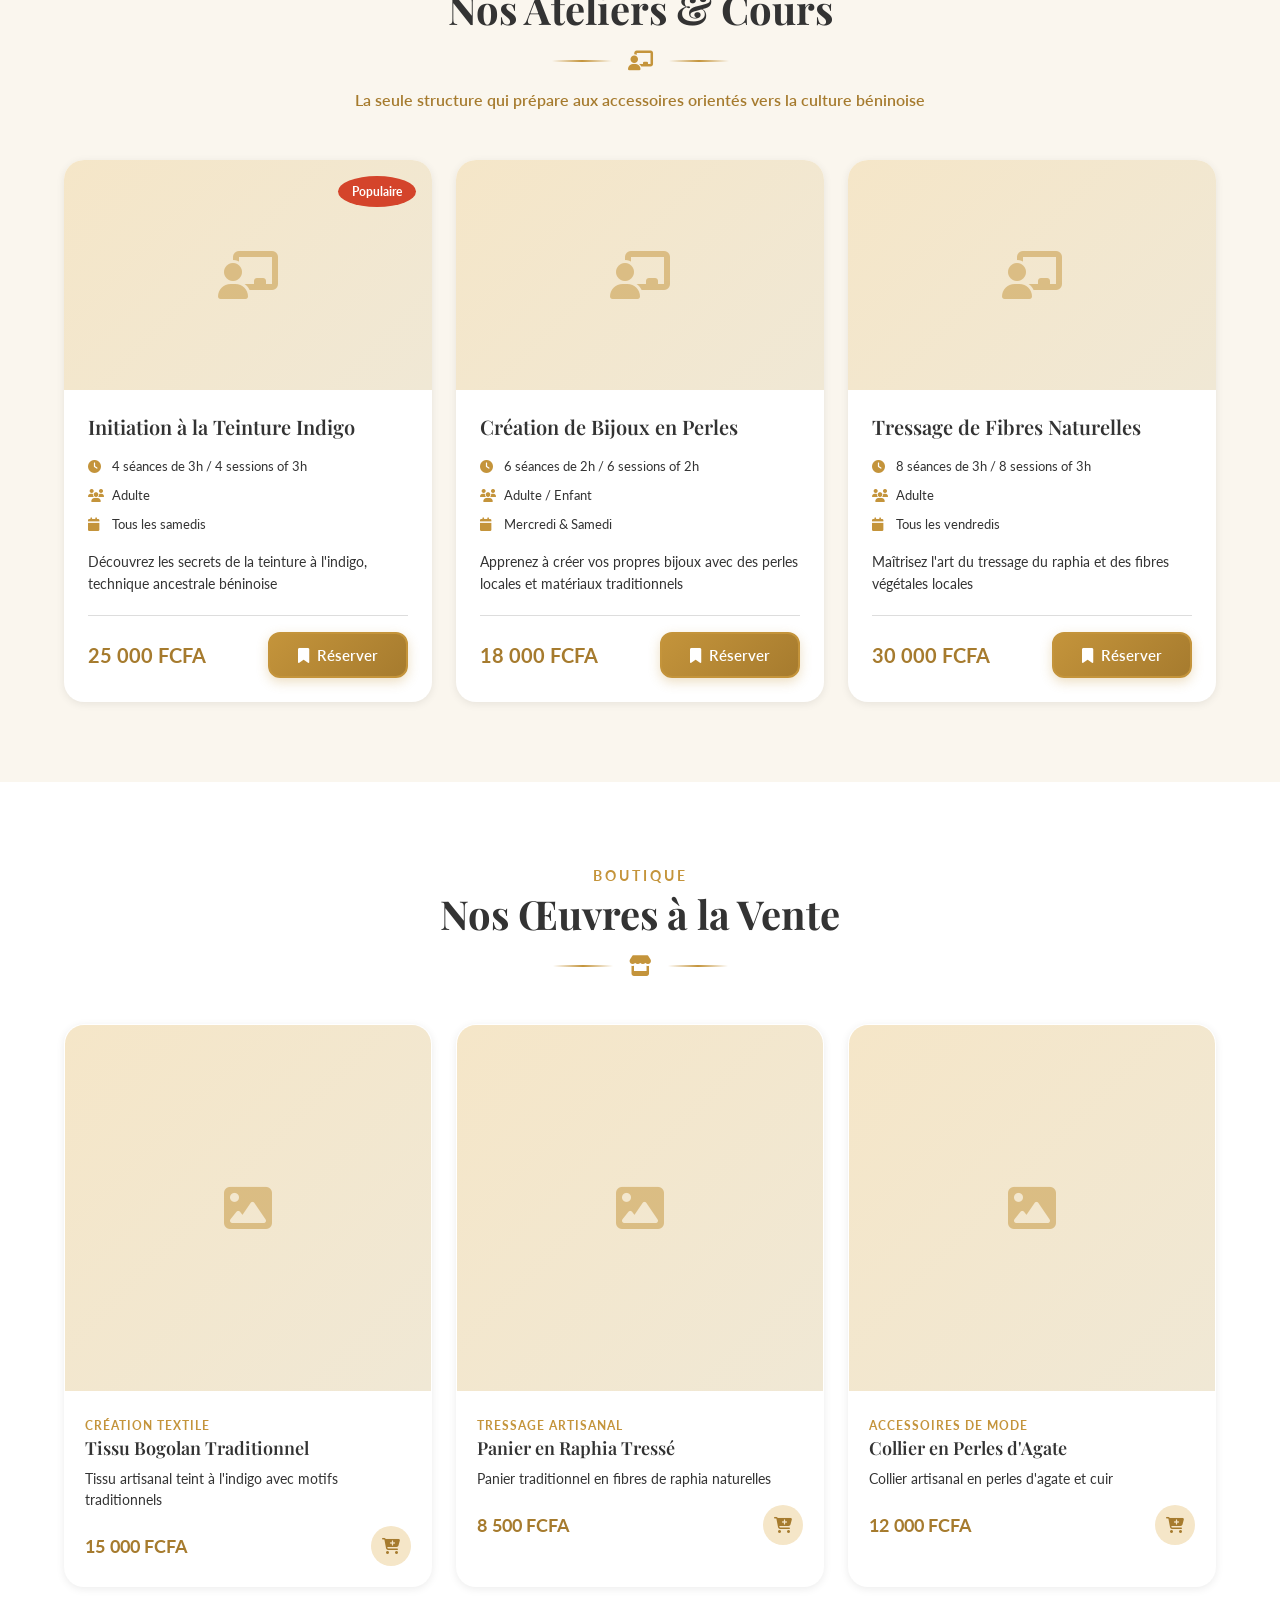
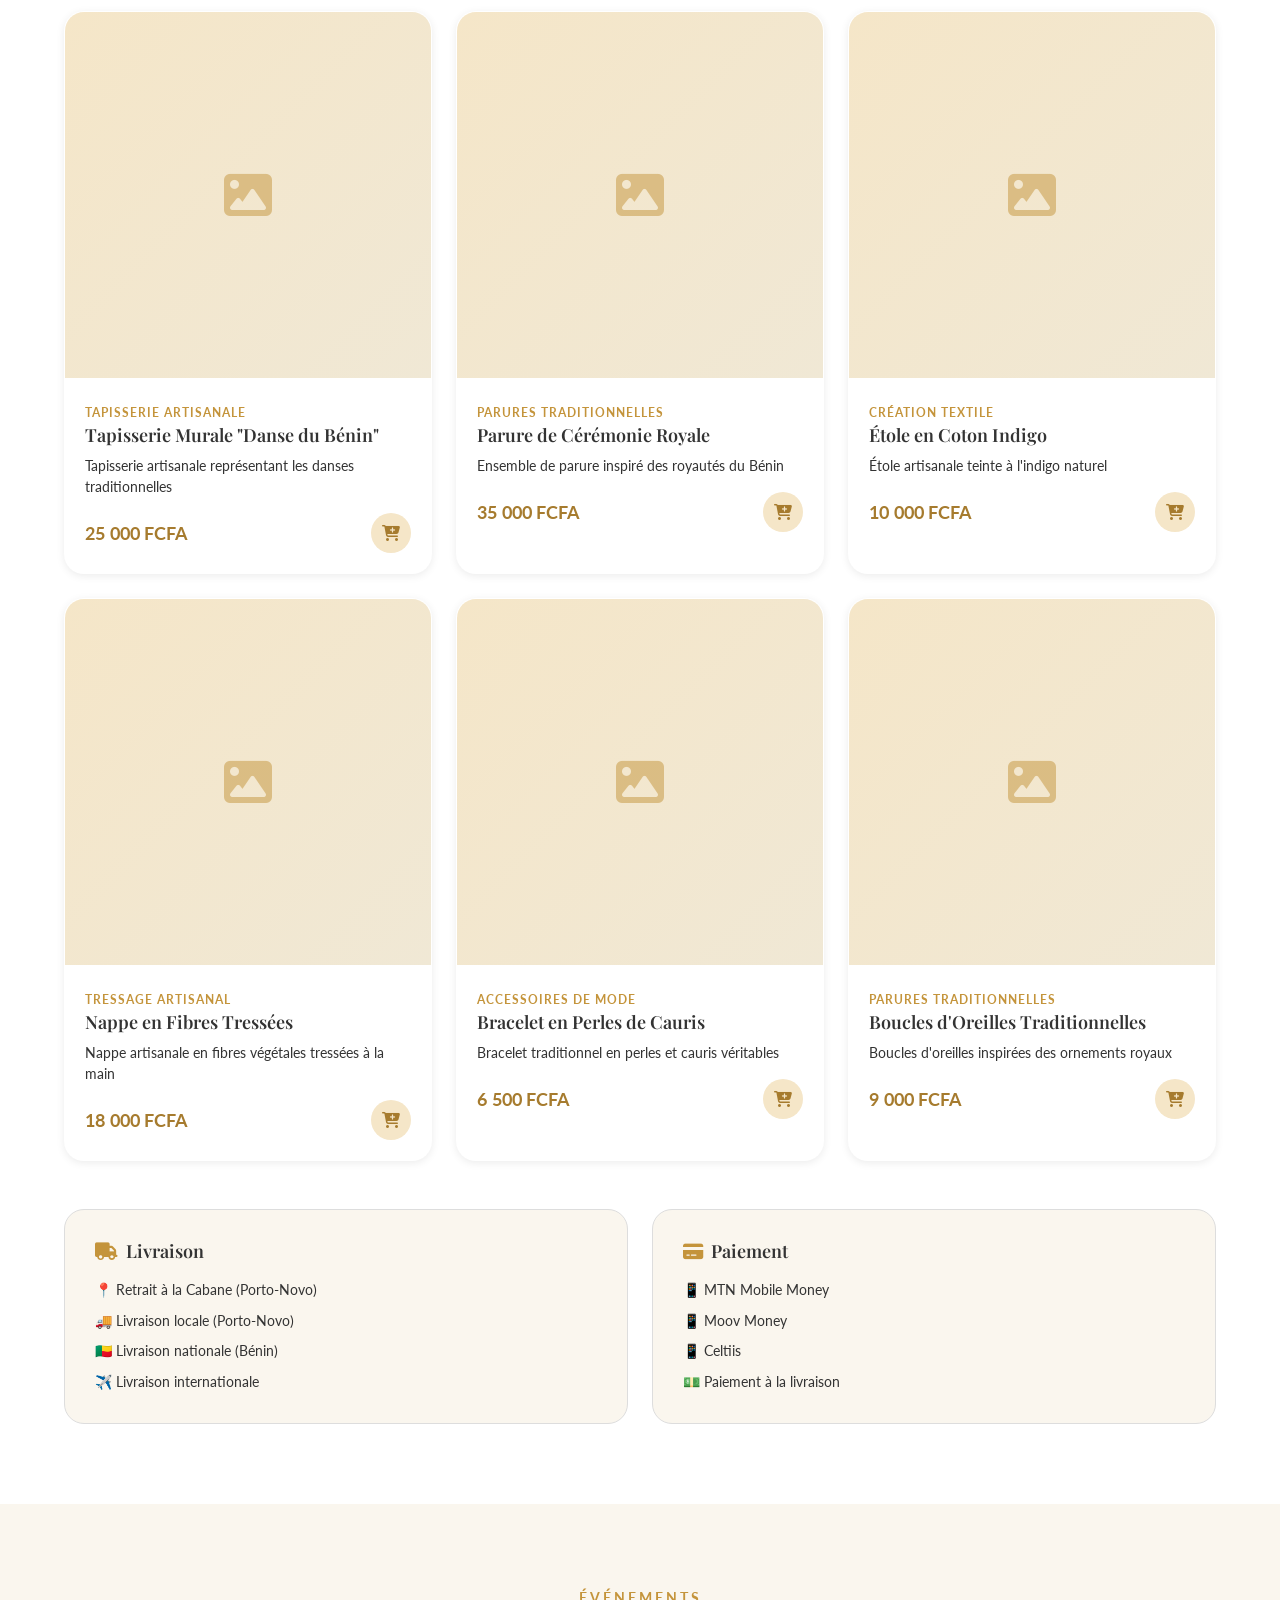
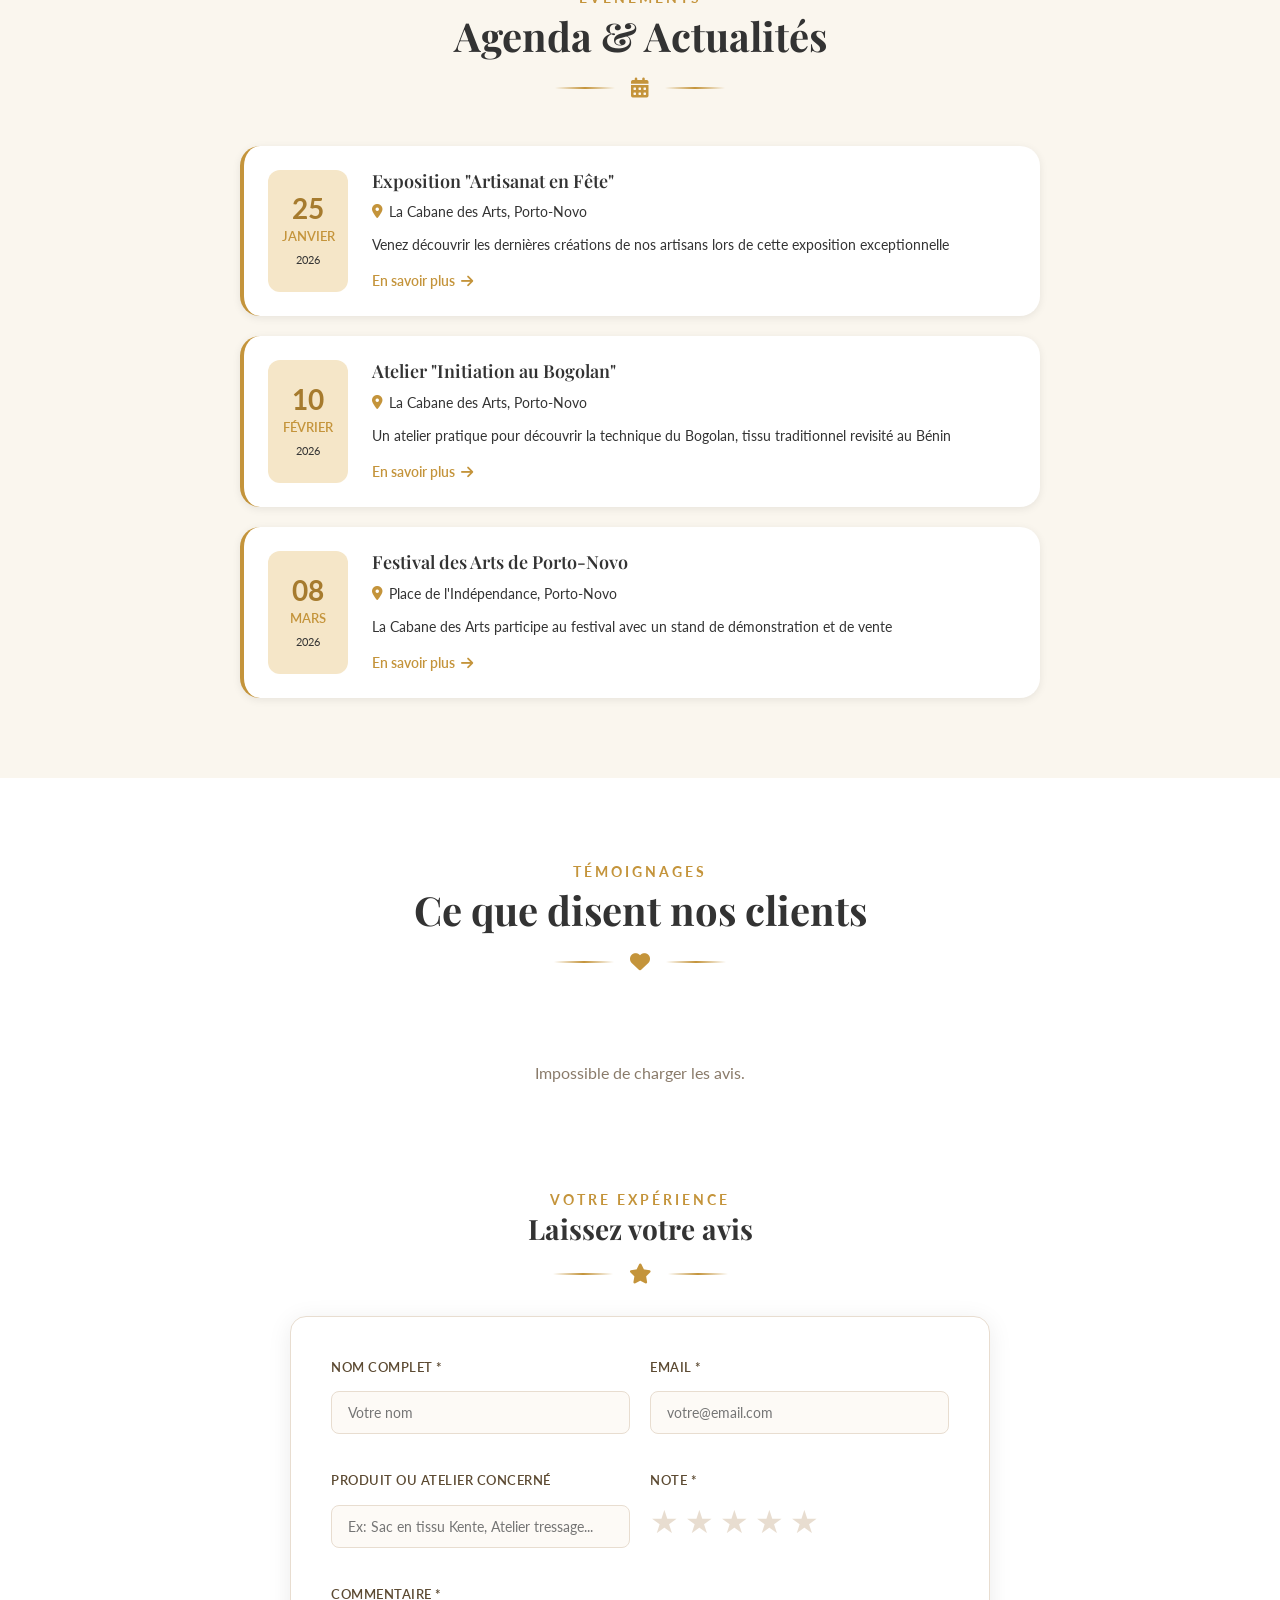
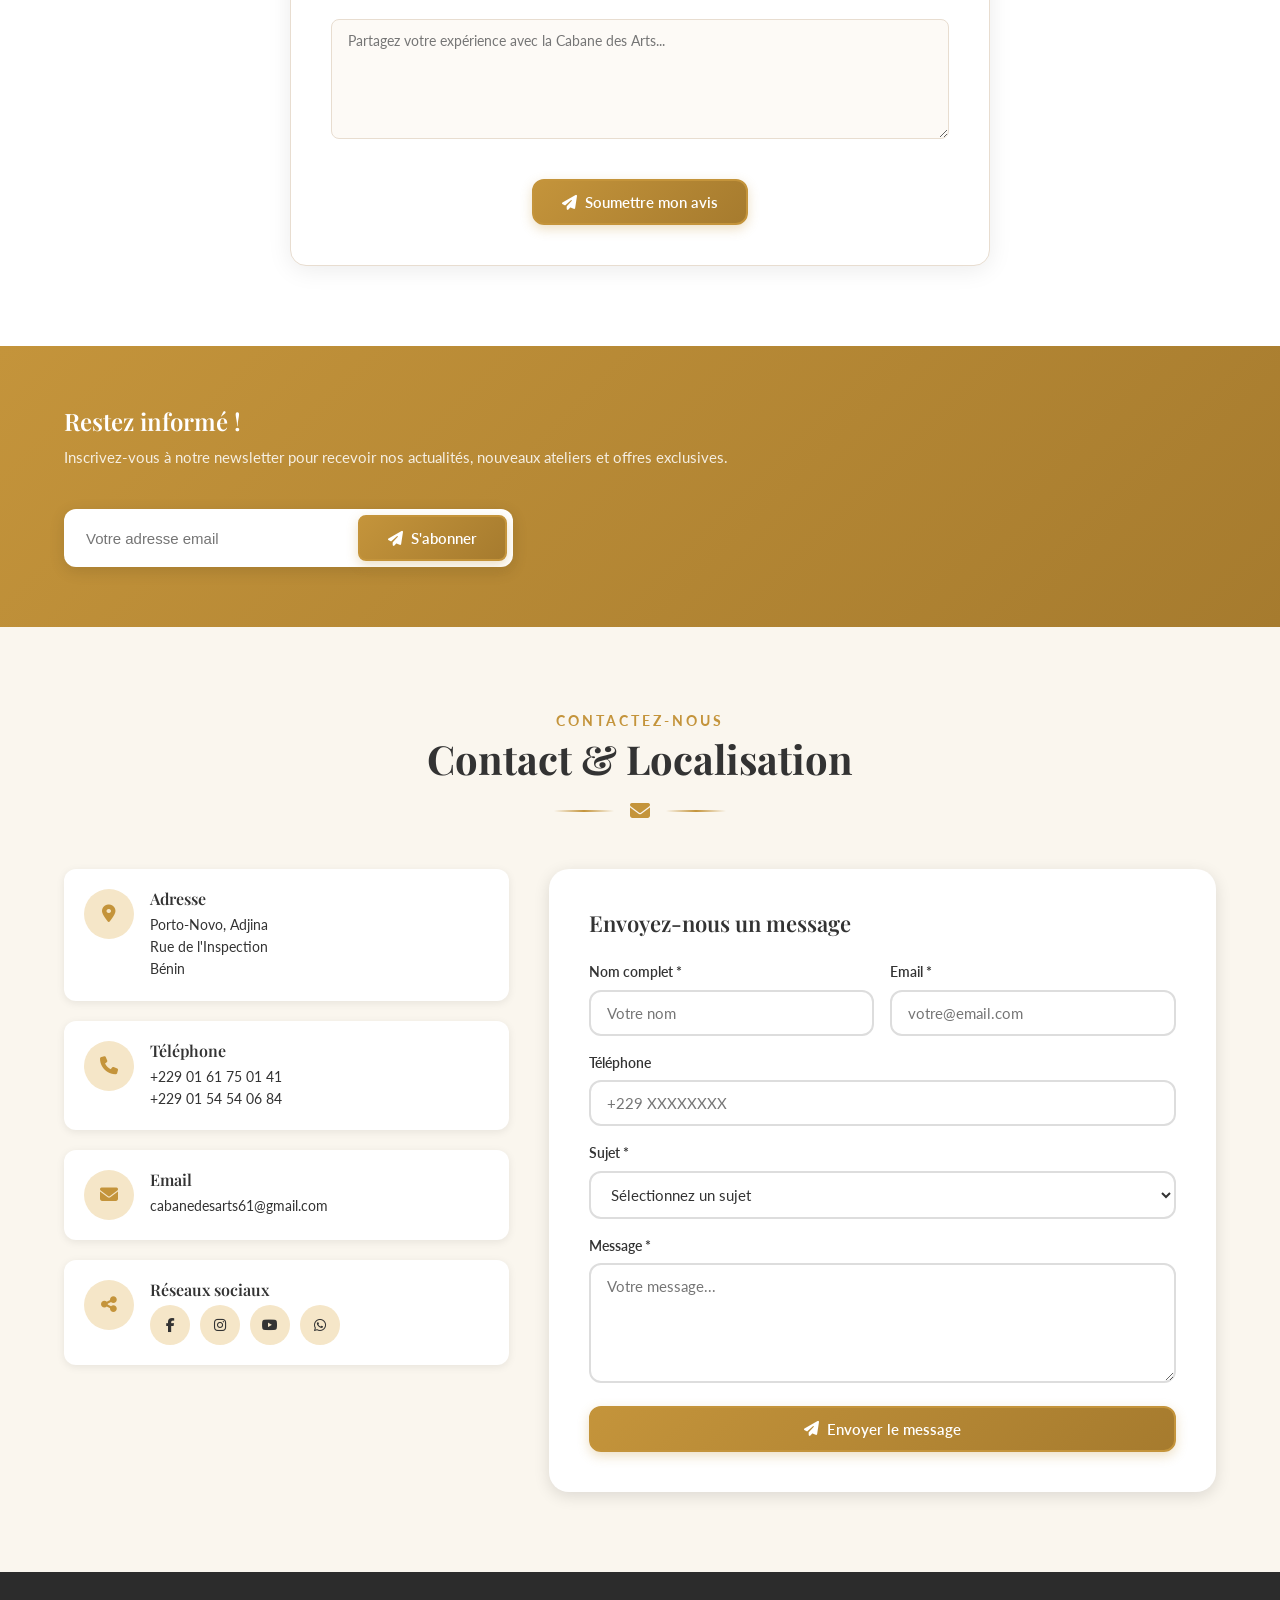
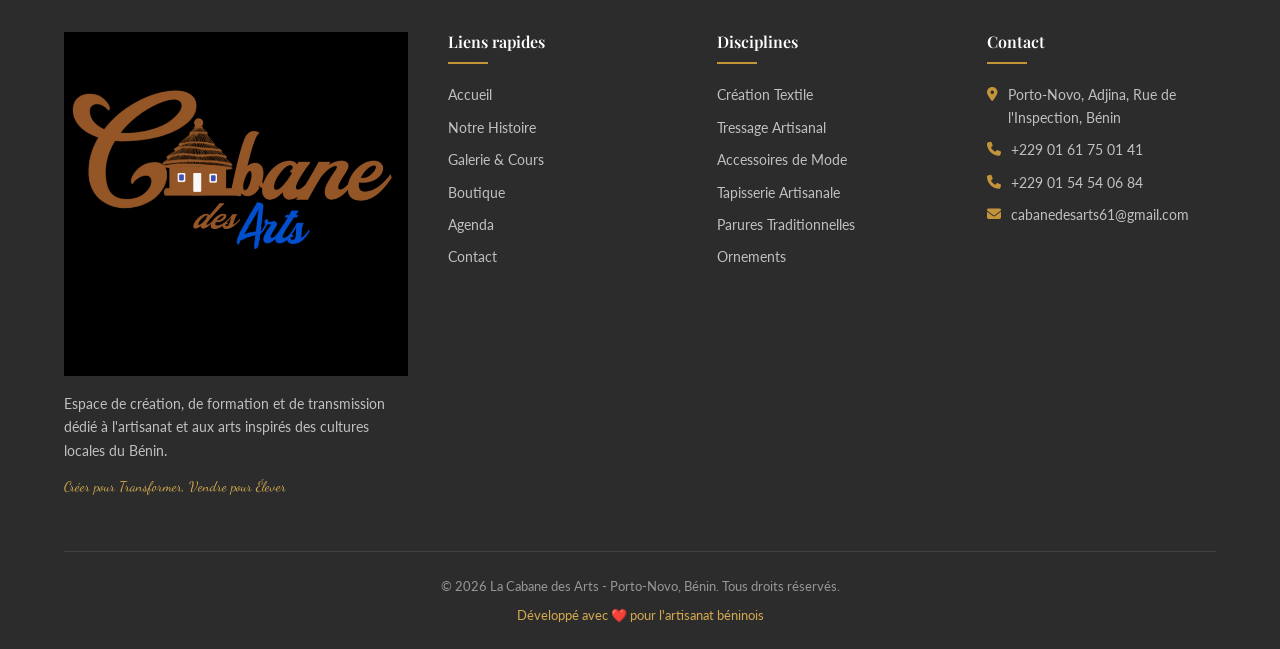
==== commit 72de3153: "Version complète - avis, réseaux sociaux, barre progression" ====
--- a/Index.html
+++ b/Index.html
@@ -191,10 +191,10 @@
                     </div>
                     <div class="top-bar-right">
                         <div class="social-links">
-                            <a href="#" class="social-link" aria-label="Facebook"><i class="fab fa-facebook-f"></i></a>
-                            <a href="#" class="social-link" aria-label="Instagram"><i class="fab fa-instagram"></i></a>
-                            <a href="#" class="social-link" aria-label="YouTube"><i class="fab fa-youtube"></i></a>
-                            <a href="#" class="social-link" aria-label="WhatsApp"><i class="fab fa-whatsapp"></i></a>
+                            <a href="https://www.facebook.com/CabaneDesArts" target="_blank" class="social-link" aria-label="Facebook"><i class="fab fa-facebook-f"></i></a>
+                            <a href="https://www.instagram.com/cabane_des_arts" target="_blank" class="social-link" aria-label="Instagram"><i class="fab fa-instagram"></i></a>
+                            <a href="https://www.youtube.com/channel/UCnYrRoik0l54eAIrJpQTi5w" target="_blank" class="social-link" aria-label="YouTube"><i class="fab fa-youtube"></i></a>
+                            <a href="https://wa.me/22901617501411?text=Bonjour%20Cabane%20des%20Arts" target="_blank" class="social-link" aria-label="WhatsApp"><i class="fab fa-whatsapp"></i></a>
                         </div>
                         <div class="language-switcher">
                             <button class="lang-btn active" data-lang="fr" aria-label="Français">FR</button>
@@ -572,10 +572,131 @@
             </div>
             
             <div class="temoignages-grid" id="temoignagesGrid">
-                <!-- Témoignages injectés dynamiquement -->
+                <!-- Chargement des avis depuis l API -->
+                <div style="text-align:center;padding:40px;color:#8A7B6A;font-size:15px;">Chargement des avis...</div>
+            </div>
+
+            <!-- Formulaire pour laisser un avis -->
+            <div class="avis-form-section" style="margin-top:60px;">
+                <div class="section-header" style="margin-bottom:32px;">
+                    <span class="section-subtitle">Votre expérience</span>
+                    <h3 class="section-title" style="font-size:28px;">Laissez votre avis</h3>
+                    <div class="section-divider">
+                        <span class="divider-line"></span>
+                        <i class="fas fa-star"></i>
+                        <span class="divider-line"></span>
+                    </div>
+                </div>
+                <form id="avisForm" class="avis-form">
+                    <div class="avis-form-grid">
+                        <div class="form-group">
+                            <label>Nom complet *</label>
+                            <input type="text" id="avisNom" placeholder="Votre nom" required>
+                        </div>
+                        <div class="form-group">
+                            <label>Email *</label>
+                            <input type="email" id="avisEmail" placeholder="votre@email.com" required>
+                        </div>
+                        <div class="form-group">
+                            <label>Produit ou atelier concerné</label>
+                            <input type="text" id="avisProduit" placeholder="Ex: Sac en tissu Kente, Atelier tressage...">
+                        </div>
+                        <div class="form-group">
+                            <label>Note *</label>
+                            <div class="star-rating" id="starRating">
+                                <span class="star" data-value="1">★</span>
+                                <span class="star" data-value="2">★</span>
+                                <span class="star" data-value="3">★</span>
+                                <span class="star" data-value="4">★</span>
+                                <span class="star" data-value="5">★</span>
+                            </div>
+                            <input type="hidden" id="avisNote" value="0">
+                        </div>
+                        <div class="form-group full-width">
+                            <label>Commentaire *</label>
+                            <textarea id="avisCommentaire" rows="4" placeholder="Partagez votre expérience avec la Cabane des Arts..." required></textarea>
+                        </div>
+                    </div>
+                    <div style="text-align:center;margin-top:24px;">
+                        <button type="submit" class="btn btn-primary">
+                            <i class="fas fa-paper-plane"></i> Soumettre mon avis
+                        </button>
+                    </div>
+                </form>
             </div>
         </div>
     </section>
+
+    <style>
+    .avis-form {
+        max-width: 700px;
+        margin: 0 auto;
+        background: white;
+        border-radius: 16px;
+        padding: 40px;
+        box-shadow: 0 4px 24px rgba(0,0,0,0.08);
+        border: 1px solid #E8DDD0;
+    }
+    .avis-form-grid {
+        display: grid;
+        grid-template-columns: 1fr 1fr;
+        gap: 20px;
+    }
+    .avis-form-grid .form-group {
+        display: flex;
+        flex-direction: column;
+        gap: 8px;
+    }
+    .avis-form-grid .form-group.full-width {
+        grid-column: 1 / -1;
+    }
+    .avis-form-grid label {
+        font-size: 13px;
+        font-weight: 600;
+        color: #5C4A32;
+        text-transform: uppercase;
+        letter-spacing: 0.5px;
+    }
+    .avis-form-grid input,
+    .avis-form-grid textarea {
+        padding: 12px 16px;
+        border: 1px solid #E8DDD0;
+        border-radius: 8px;
+        font-family: inherit;
+        font-size: 14px;
+        color: #1A1208;
+        transition: border-color 0.2s;
+        outline: none;
+        background: #FDFAF6;
+    }
+    .avis-form-grid input:focus,
+    .avis-form-grid textarea:focus {
+        border-color: #B5561A;
+        background: white;
+    }
+    .star-rating {
+        display: flex;
+        gap: 6px;
+    }
+    .star-rating .star {
+        font-size: 32px;
+        color: #E8DDD0;
+        cursor: pointer;
+        transition: color 0.15s, transform 0.1s;
+        line-height: 1;
+    }
+    .star-rating .star:hover,
+    .star-rating .star.active {
+        color: #C8922A;
+    }
+    .star-rating .star:hover {
+        transform: scale(1.2);
+    }
+    @media (max-width: 600px) {
+        .avis-form-grid { grid-template-columns: 1fr; }
+        .avis-form { padding: 24px 16px; }
+    }
+    </style>
 
     <!-- ========== SECTION NEWSLETTER ========== -->
     <section class="newsletter-section">
@@ -643,10 +764,10 @@
                         <div class="info-details">
                             <h4 data-i18n="contact.social">Réseaux sociaux</h4>
                             <div class="social-links-large">
-                                <a href="#" class="social-btn" aria-label="Facebook"><i class="fab fa-facebook-f"></i></a>
-                                <a href="#" class="social-btn" aria-label="Instagram"><i class="fab fa-instagram"></i></a>
-                                <a href="#" class="social-btn" aria-label="YouTube"><i class="fab fa-youtube"></i></a>
-                                <a href="#" class="social-btn" aria-label="WhatsApp"><i class="fab fa-whatsapp"></i></a>
+                                <a href="https://www.facebook.com/CabaneDesArts" target="_blank" class="social-btn" aria-label="Facebook"><i class="fab fa-facebook-f"></i></a>
+                                <a href="https://www.instagram.com/cabane_des_arts" target="_blank" class="social-btn" aria-label="Instagram"><i class="fab fa-instagram"></i></a>
+                                <a href="https://www.youtube.com/channel/UCnYrRoik0l54eAIrJpQTi5w" target="_blank" class="social-btn" aria-label="YouTube"><i class="fab fa-youtube"></i></a>
+                                <a href="https://wa.me/22901617501411?text=Bonjour%20Cabane%20des%20Arts" target="_blank" class="social-btn" aria-label="WhatsApp"><i class="fab fa-whatsapp"></i></a>
                             </div>
                         </div>
                     </div>
@@ -866,5 +987,298 @@
 
     <!-- JavaScript -->
     <script src="script.js"></script>
+
+    <script>
+    // ===== AVIS CLIENTS =====
+    const AVIS_API = 'https://cabane-des-arts-backend.onrender.com/api';
+
+    // Charger les avis validés
+    async function loadAvisPublic() {
+        const grid = document.getElementById('temoignagesGrid');
+        try {
+            const res = await fetch(AVIS_API + '/avis');
+            const avis = await res.json();
+
+            if (avis.length === 0) {
+                grid.innerHTML = '<div style="text-align:center;padding:40px;color:#8A7B6A;font-size:15px;grid-column:1/-1;">Soyez le premier à laisser un avis !</div>';
+                return;
+            }
+
+            grid.innerHTML = avis.map(a => {
+                const etoiles = '★'.repeat(a.note) + '☆'.repeat(5 - a.note);
+                const date = new Date(a.created_at).toLocaleDateString('fr-FR', {day:'2-digit', month:'long', year:'numeric'});
+                return '<div class="temoignage-card">' +
+                    '<div class="temoignage-stars" style="color:#C8922A;font-size:20px;margin-bottom:12px;">' + etoiles + '</div>' +
+                    '<p class="temoignage-text">"' + a.commentaire + '"</p>' +
+                    '<div class="temoignage-author">' +
+                    '<div class="author-avatar" style="width:44px;height:44px;border-radius:50%;background:linear-gradient(135deg,#B5561A,#C8922A);display:flex;align-items:center;justify-content:center;color:white;font-weight:700;font-size:18px;">' + a.nom.charAt(0).toUpperCase() + '</div>' +
+                    '<div><strong>' + a.nom + '</strong>' +
+                    (a.produit ? '<div style="font-size:12px;color:#8A7B6A;">' + a.produit + '</div>' : '') +
+                    '<div style="font-size:11px;color:#B0A090;">' + date + '</div></div>' +
+                    '</div>' +
+                    '</div>';
+            }).join('');
+        } catch(err) {
+            grid.innerHTML = '<div style="text-align:center;padding:40px;color:#8A7B6A;grid-column:1/-1;">Impossible de charger les avis.</div>';
+        }
+    }
+
+    // Étoiles interactives
+    document.querySelectorAll('.star').forEach(star => {
+        star.addEventListener('click', function() {
+            const val = parseInt(this.dataset.value);
+            document.getElementById('avisNote').value = val;
+            document.querySelectorAll('.star').forEach((s, i) => {
+                s.classList.toggle('active', i < val);
+            });
+        });
+        star.addEventListener('mouseover', function() {
+            const val = parseInt(this.dataset.value);
+            document.querySelectorAll('.star').forEach((s, i) => {
+                s.style.color = i < val ? '#C8922A' : '#E8DDD0';
+            });
+        });
+        star.addEventListener('mouseout', function() {
+            const note = parseInt(document.getElementById('avisNote').value);
+            document.querySelectorAll('.star').forEach((s, i) => {
+                s.style.color = i < note ? '#C8922A' : '#E8DDD0';
+            });
+        });
+    });
+
+    // Soumettre un avis
+    document.getElementById('avisForm').addEventListener('submit', async function(e) {
+        e.preventDefault();
+        const nom = document.getElementById('avisNom').value.trim();
+        const email = document.getElementById('avisEmail').value.trim();
+        const produit = document.getElementById('avisProduit').value.trim();
+        const note = parseInt(document.getElementById('avisNote').value);
+        const commentaire = document.getElementById('avisCommentaire').value.trim();
+
+        if (!nom || !email || !commentaire) {
+            showToast('Veuillez remplir tous les champs obligatoires.', 'error');
+            return;
+        }
+        if (note === 0) {
+            showToast('Veuillez sélectionner une note.', 'error');
+            return;
+        }
+
+        try {
+            const res = await fetch(AVIS_API + '/avis', {
+                method: 'POST',
+                headers: { 'Content-Type': 'application/json' },
+                body: JSON.stringify({ nom, email, produit, note, commentaire })
+            });
+            const data = await res.json();
+            if (res.ok) {
+                showToast('✅ Merci ! Votre avis sera publié après validation.', 'success');
+                document.getElementById('avisForm').reset();
+                document.getElementById('avisNote').value = 0;
+                document.querySelectorAll('.star').forEach(s => s.classList.remove('active'));
+            } else {
+                showToast(data.erreur || 'Erreur lors de la soumission.', 'error');
+            }
+        } catch(err) {
+            showToast('Impossible de joindre le serveur.', 'error');
+        }
+    });
+
+    // Charger les avis au démarrage
+    loadAvisPublic();
+    </script>
+
+
+    <!-- ===== BOUTON FLOTTANT RÉSEAUX SOCIAUX ===== -->
+    <div class="floating-social" id="floatingSocial">
+        <button class="float-main" id="floatMain" onclick="toggleSocial()" title="Nous contacter">
+            <i class="fas fa-share-alt"></i>
+        </button>
+        <div class="float-items" id="floatItems">
+            <a href="https://wa.me/22901617501411?text=Bonjour%20Cabane%20des%20Arts%2C%20je%20vous%20contacte%20depuis%20votre%20site%20web." 
+               target="_blank" class="float-item whatsapp" title="WhatsApp">
+                <i class="fab fa-whatsapp"></i>
+            </a>
+            <a href="https://www.facebook.com/CabaneDesArts" 
+               target="_blank" class="float-item facebook" title="Facebook">
+                <i class="fab fa-facebook-f"></i>
+            </a>
+            <a href="https://www.instagram.com/cabane_des_arts" 
+               target="_blank" class="float-item instagram" title="Instagram">
+                <i class="fab fa-instagram"></i>
+            </a>
+            <a href="https://vm.tiktok.com/ZS9FFyeX7g1RM-Fwqan/" 
+               target="_blank" class="float-item tiktok" title="TikTok">
+                <i class="fab fa-tiktok"></i>
+            </a>
+            <a href="https://www.youtube.com/channel/UCnYrRoik0l54eAIrJpQTi5w" 
+               target="_blank" class="float-item youtube" title="YouTube">
+                <i class="fab fa-youtube"></i>
+            </a>
+        </div>
+    </div>
+
+    <style>
+    .floating-social {
+        position: fixed;
+        bottom: 32px;
+        right: 28px;
+        z-index: 9998;
+        display: flex;
+        flex-direction: column-reverse;
+        align-items: center;
+        gap: 12px;
+    }
+
+    .float-main {
+        width: 56px;
+        height: 56px;
+        border-radius: 50%;
+        background: linear-gradient(135deg, #B5561A, #C8922A);
+        border: none;
+        color: white;
+        font-size: 20px;
+        cursor: pointer;
+        box-shadow: 0 4px 20px rgba(181,86,26,0.4);
+        transition: all 0.3s ease;
+        display: flex;
+        align-items: center;
+        justify-content: center;
+    }
+
+    .float-main:hover {
+        transform: scale(1.1);
+        box-shadow: 0 6px 28px rgba(181,86,26,0.5);
+    }
+
+    .float-main.open {
+        background: linear-gradient(135deg, #555, #333);
+        transform: rotate(45deg);
+    }
+
+    .float-items {
+        display: flex;
+        flex-direction: column-reverse;
+        align-items: center;
+        gap: 10px;
+        overflow: hidden;
+        max-height: 0;
+        transition: max-height 0.4s ease, opacity 0.3s ease;
+        opacity: 0;
+    }
+
+    .float-items.open {
+        max-height: 400px;
+        opacity: 1;
+    }
+
+    .float-item {
+        width: 46px;
+        height: 46px;
+        border-radius: 50%;
+        display: flex;
+        align-items: center;
+        justify-content: center;
+        color: white;
+        font-size: 18px;
+        text-decoration: none;
+        box-shadow: 0 3px 12px rgba(0,0,0,0.2);
+        transition: transform 0.2s ease, box-shadow 0.2s ease;
+        position: relative;
+    }
+
+    .float-item:hover {
+        transform: scale(1.15);
+        box-shadow: 0 5px 18px rgba(0,0,0,0.3);
+    }
+
+    .float-item::before {
+        content: attr(title);
+        position: absolute;
+        right: 56px;
+        background: rgba(0,0,0,0.75);
+        color: white;
+        padding: 4px 10px;
+        border-radius: 6px;
+        font-size: 12px;
+        white-space: nowrap;
+        opacity: 0;
+        transition: opacity 0.2s;
+        pointer-events: none;
+    }
+
+    .float-item:hover::before {
+        opacity: 1;
+    }
+
+    .float-item.whatsapp  { background: #25D366; }
+    .float-item.facebook  { background: #1877F2; }
+    .float-item.instagram { background: linear-gradient(135deg, #f09433, #e6683c, #dc2743, #cc2366, #bc1888); }
+    .float-item.tiktok    { background: #010101; }
+    .float-item.youtube   { background: #FF0000; }
+    </style>
+
+    <script>
+    function toggleSocial() {
+        const btn = document.getElementById('floatMain');
+        const items = document.getElementById('floatItems');
+        btn.classList.toggle('open');
+        items.classList.toggle('open');
+    }
+
+    // Fermer si on clique ailleurs
+    document.addEventListener('click', function(e) {
+        const social = document.getElementById('floatingSocial');
+        if (!social.contains(e.target)) {
+            document.getElementById('floatMain').classList.remove('open');
+            document.getElementById('floatItems').classList.remove('open');
+        }
+    });
+    </script>
+
+
+    <!-- ===== BARRE DE PROGRESSION + SCROLL ANIMÉ ===== -->
+    <div id="progressBarContainer" style="position:fixed;top:0;left:0;width:100%;height:3px;z-index:99999;pointer-events:none;">
+        <div id="progressBar" style="height:100%;width:0%;background:linear-gradient(90deg,#B5561A,#C8922A);transition:width 0.1s ease;"></div>
+    </div>
+
+    <script>
+    // ===== BARRE DE PROGRESSION =====
+    window.addEventListener('scroll', function() {
+        var scrollTop = window.scrollY || document.documentElement.scrollTop;
+        var docHeight = document.documentElement.scrollHeight - window.innerHeight;
+        var pct = docHeight > 0 ? (scrollTop / docHeight) * 100 : 0;
+        document.getElementById('progressBar').style.width = pct + '%';
+    });
+
+    // ===== SCROLL FLUIDE + ANIMATION TITRE =====
+    document.querySelectorAll('a[href^="#"]').forEach(function(link) {
+        link.addEventListener('click', function(e) {
+            var href = this.getAttribute('href');
+            if (href === '#') return;
+            var target = document.querySelector(href);
+            if (!target) return;
+            e.preventDefault();
+
+            target.scrollIntoView({ behavior: 'smooth', block: 'start' });
+
+            setTimeout(function() {
+                var title = target.querySelector('.section-title, h2, h1');
+                if (!title) return;
+                title.style.transition = 'color 0.3s ease, transform 0.3s ease';
+                title.style.color = '#B5561A';
+                title.style.transform = 'translateX(8px)';
+                setTimeout(function() {
+                    title.style.color = '';
+                    title.style.transform = '';
+                    setTimeout(function() {
+                        title.style.transition = '';
+                    }, 400);
+                }, 800);
+            }, 600);
+        });
+    });
+    </script>
+
 </body>
 </html>
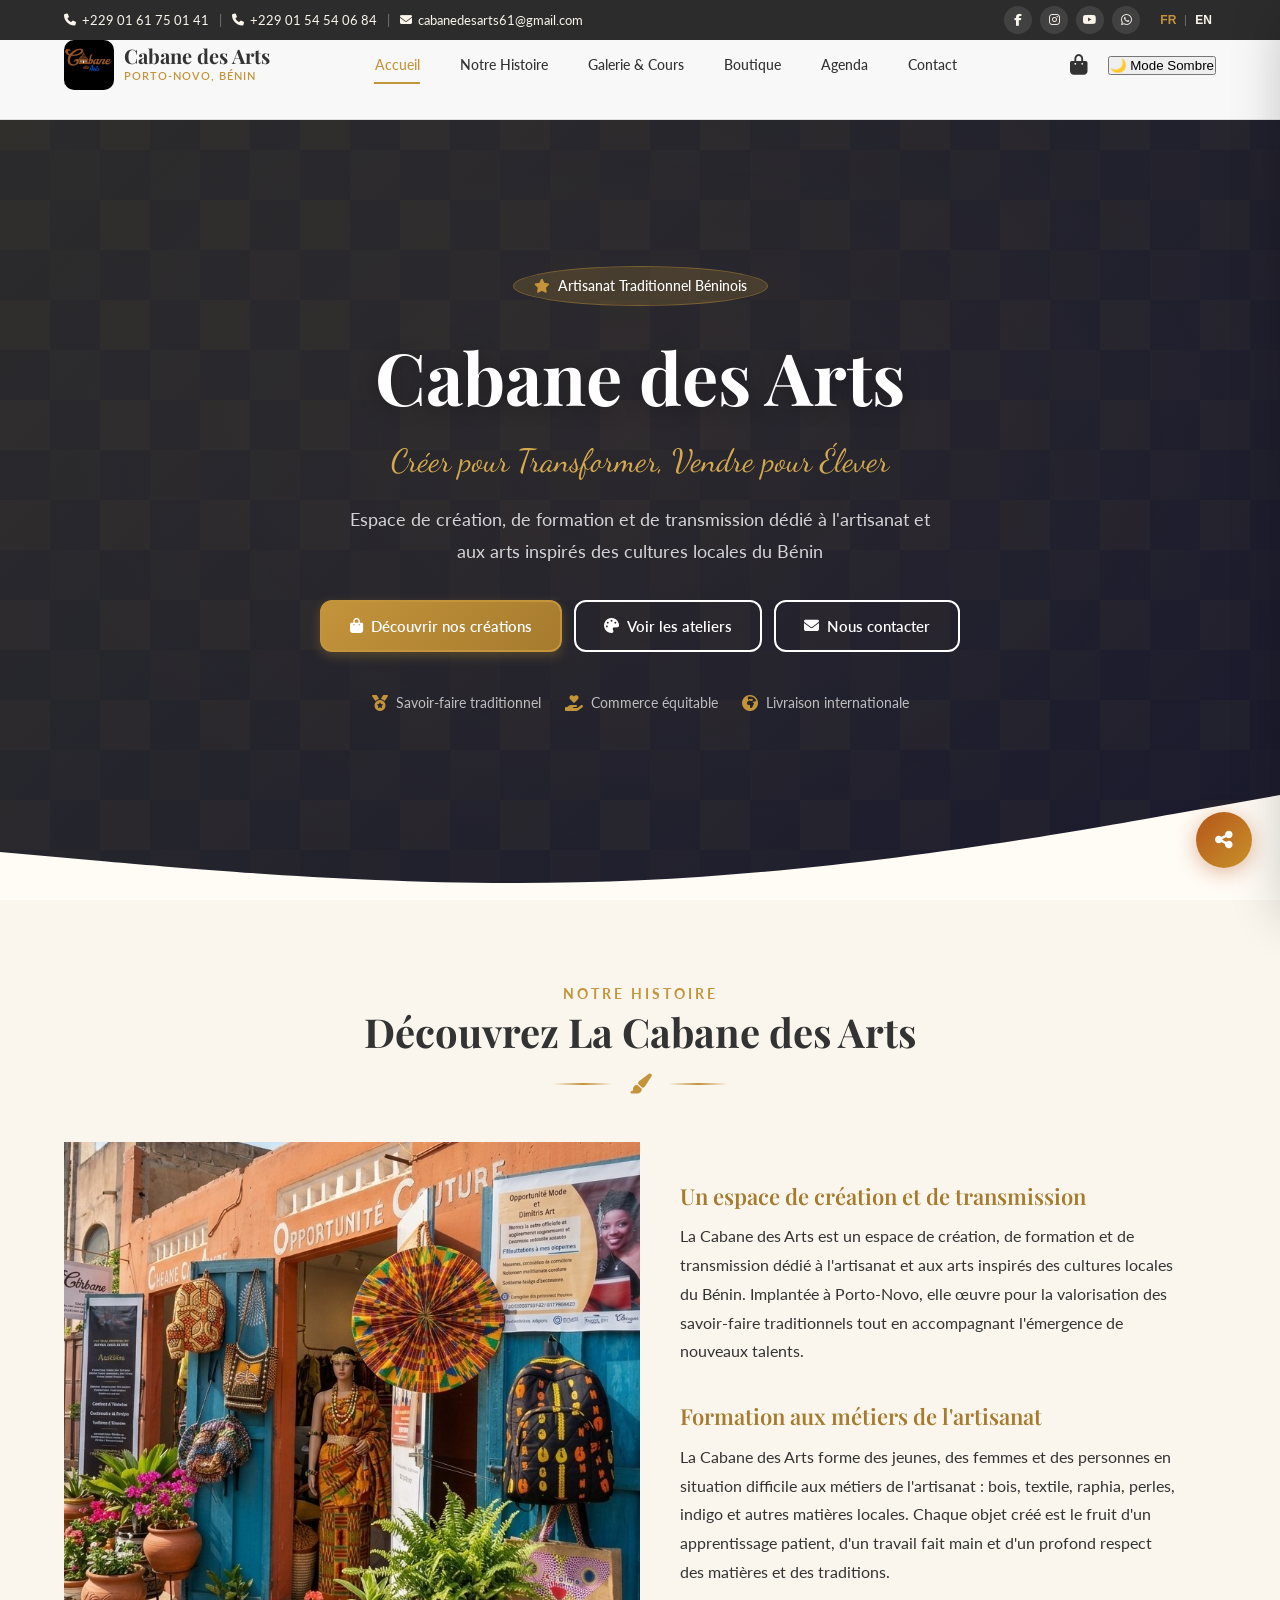
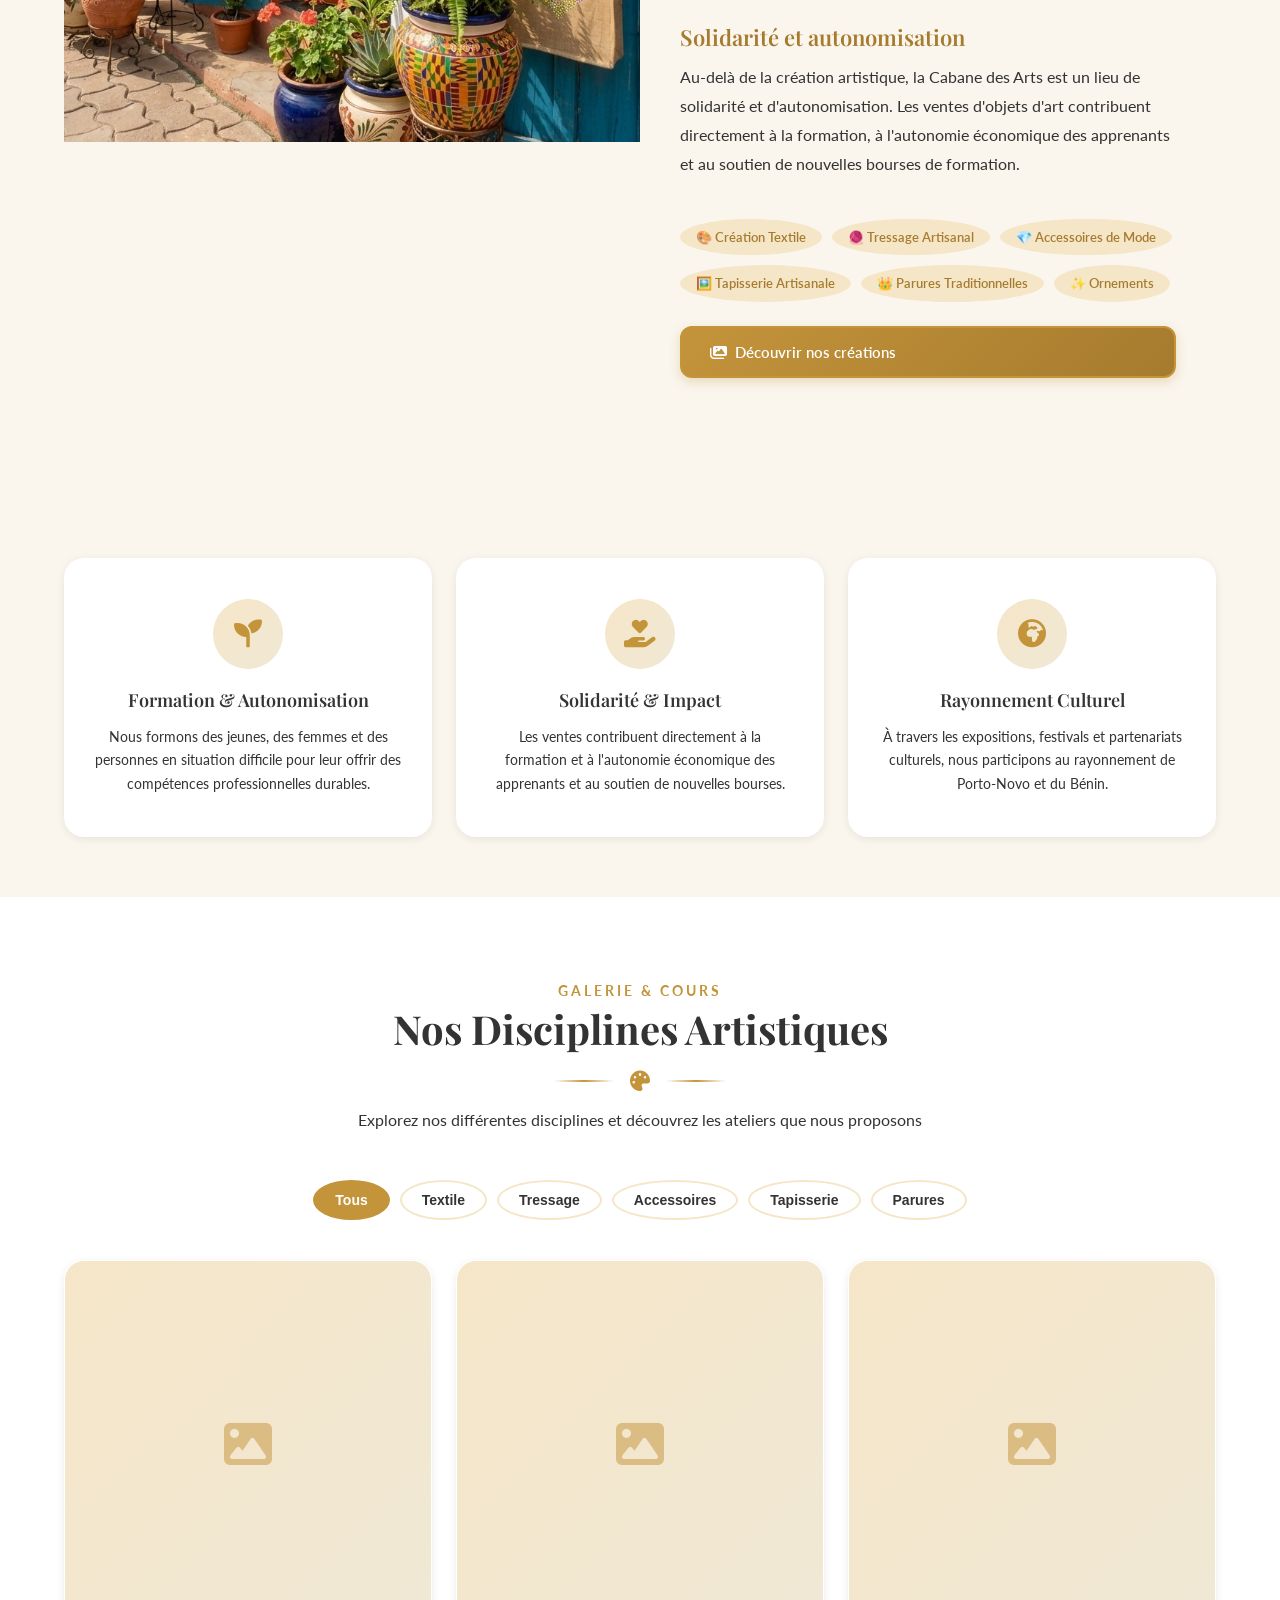
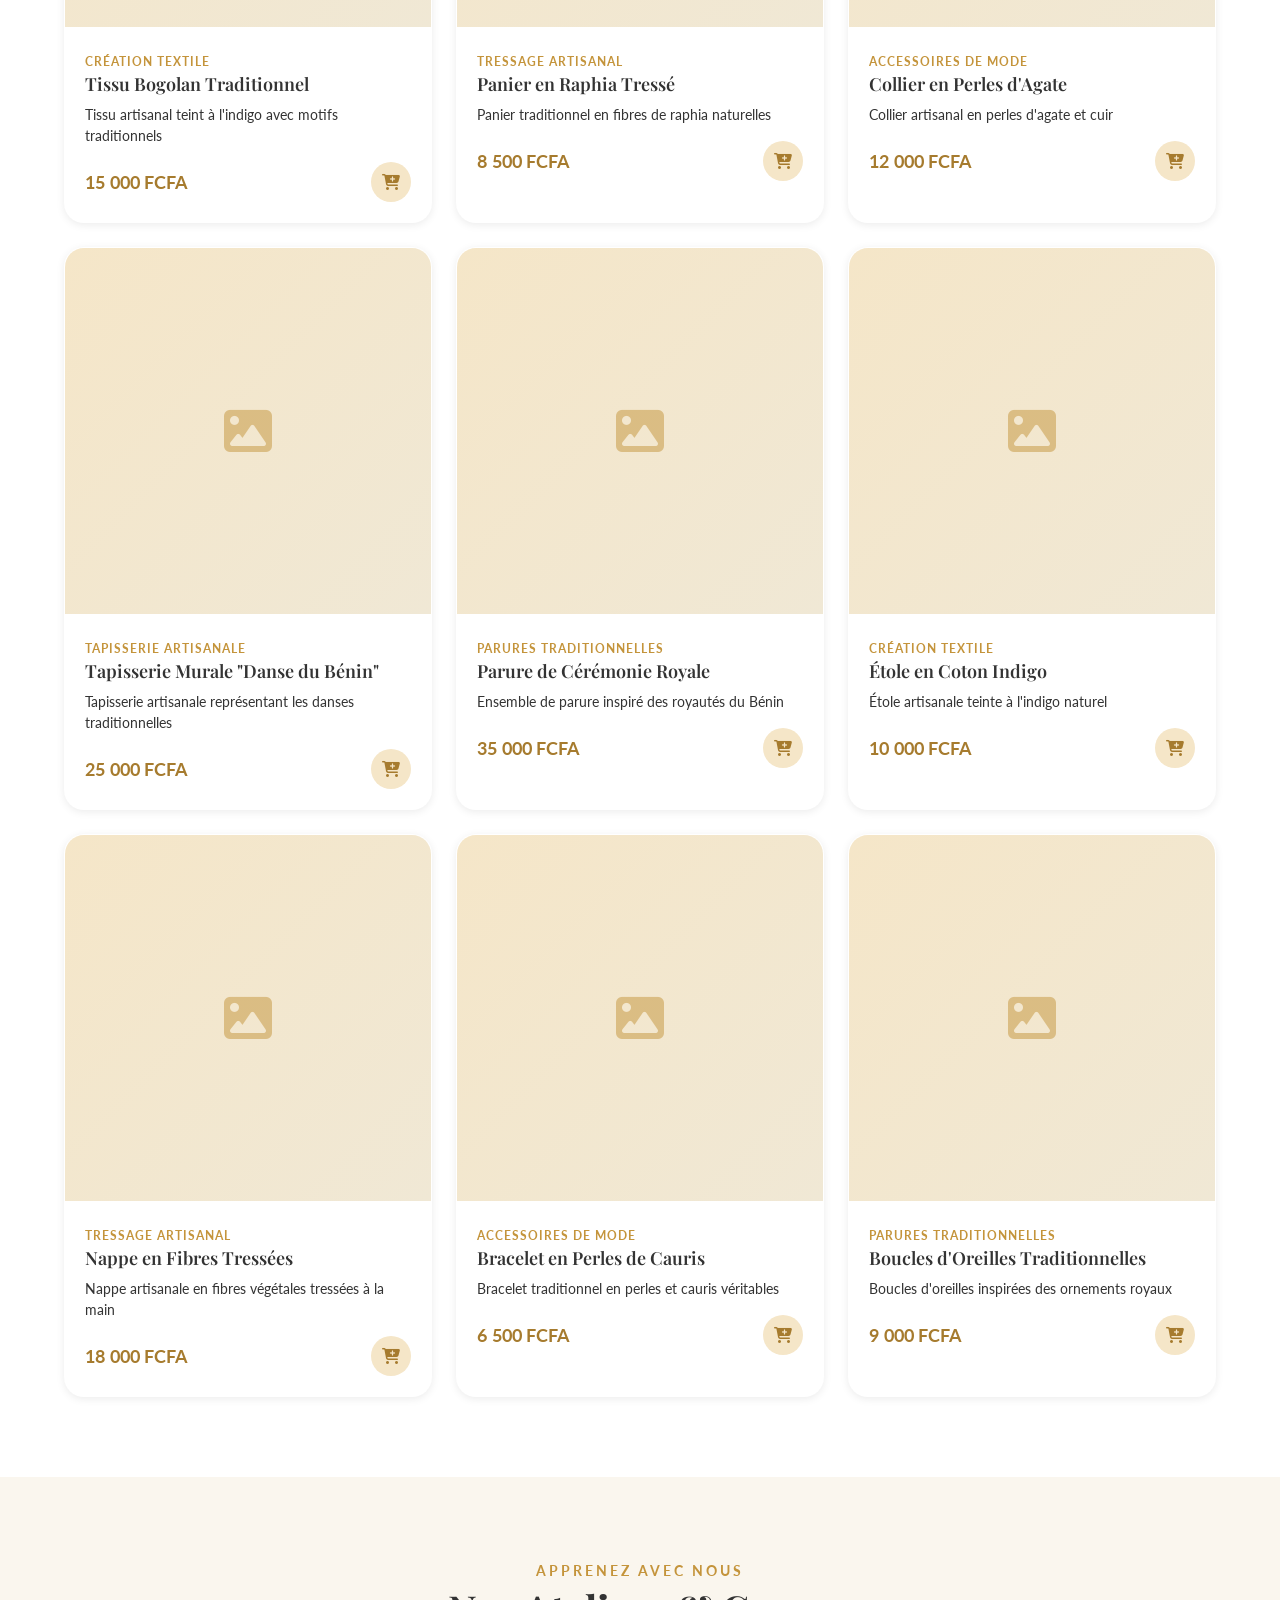
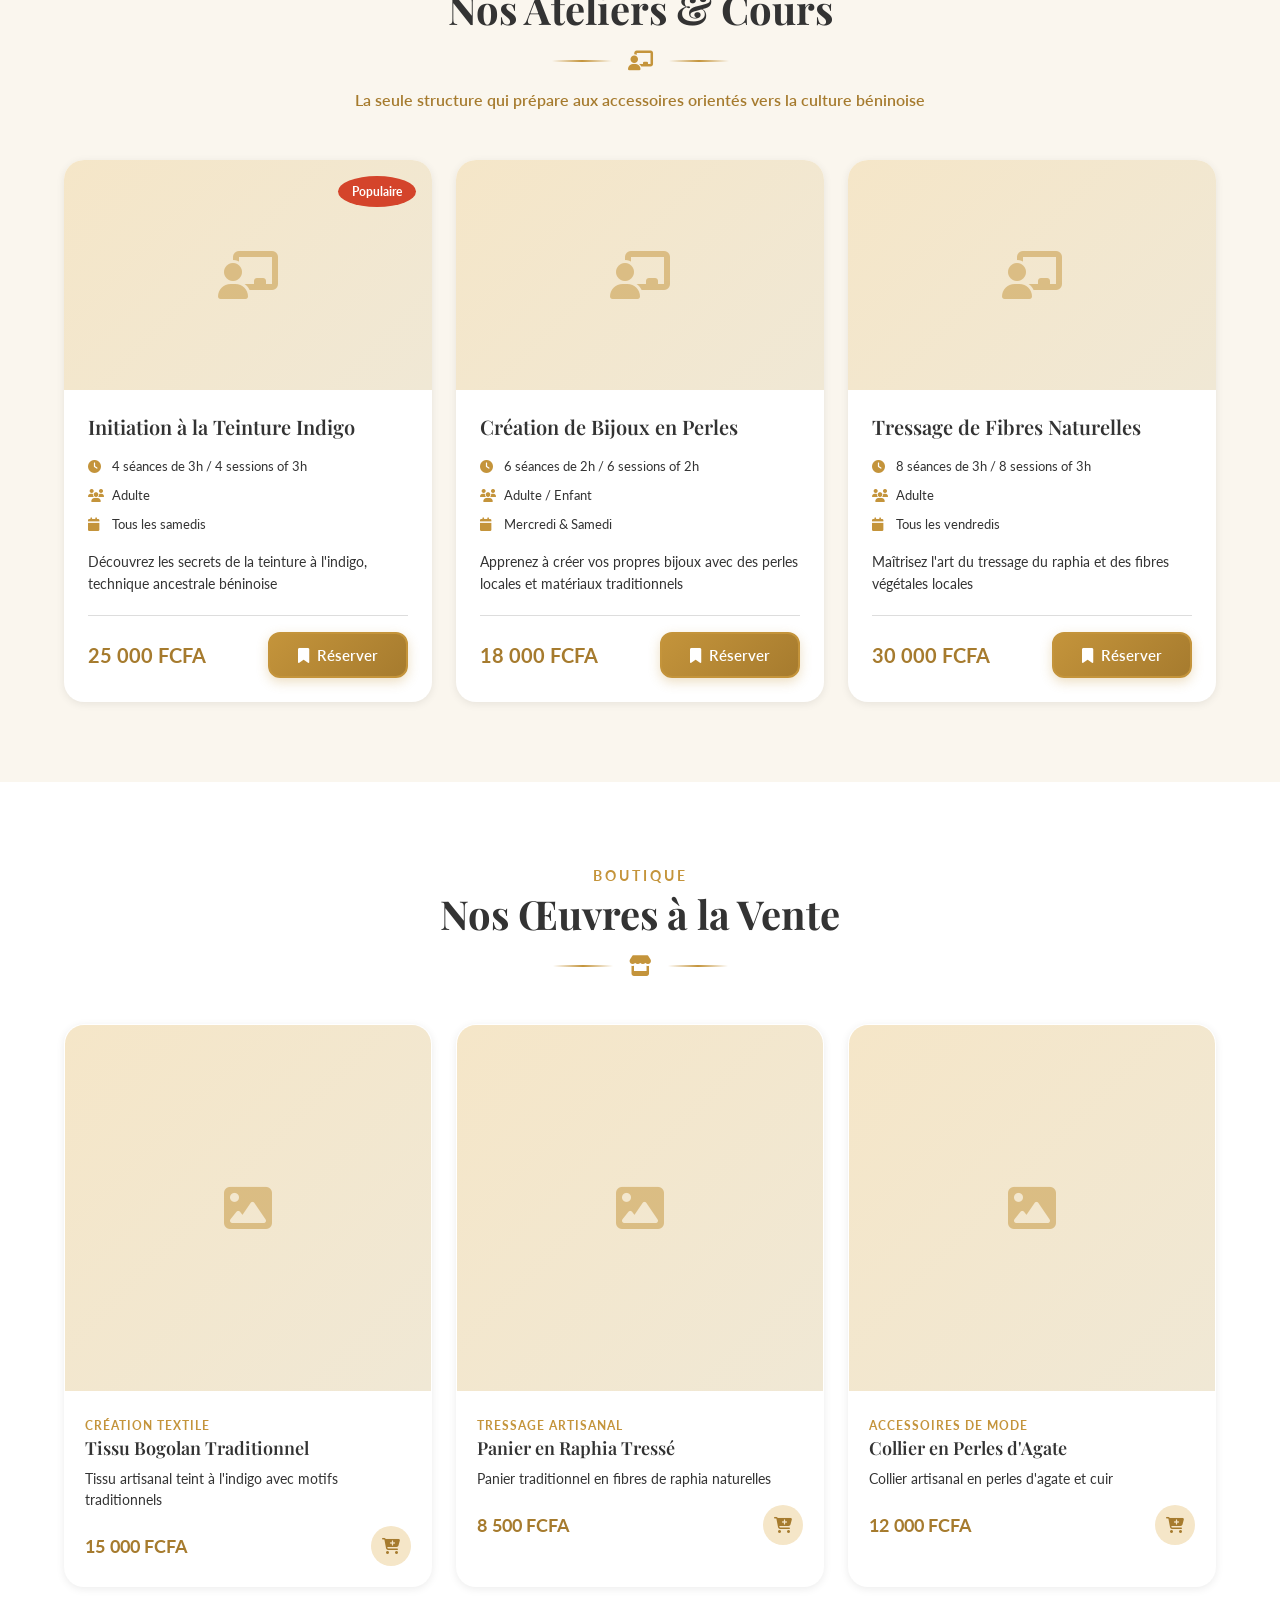
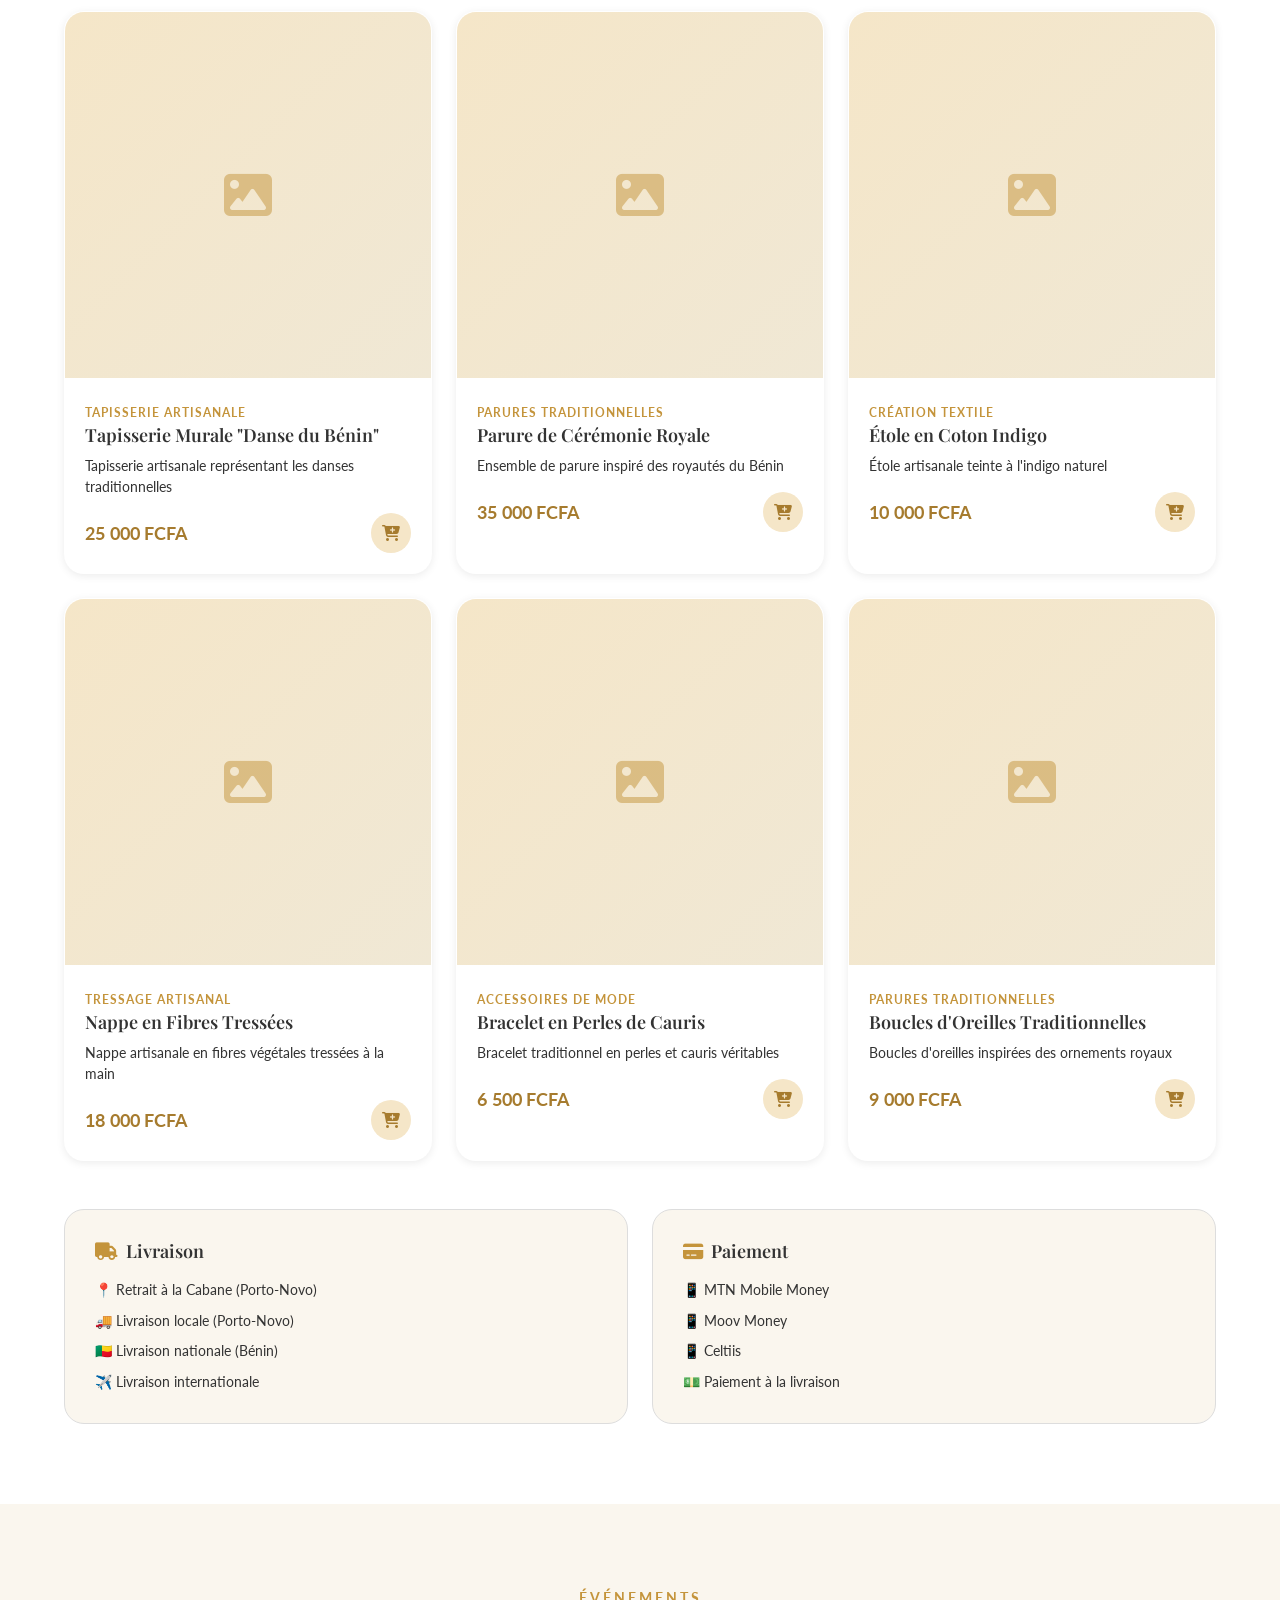
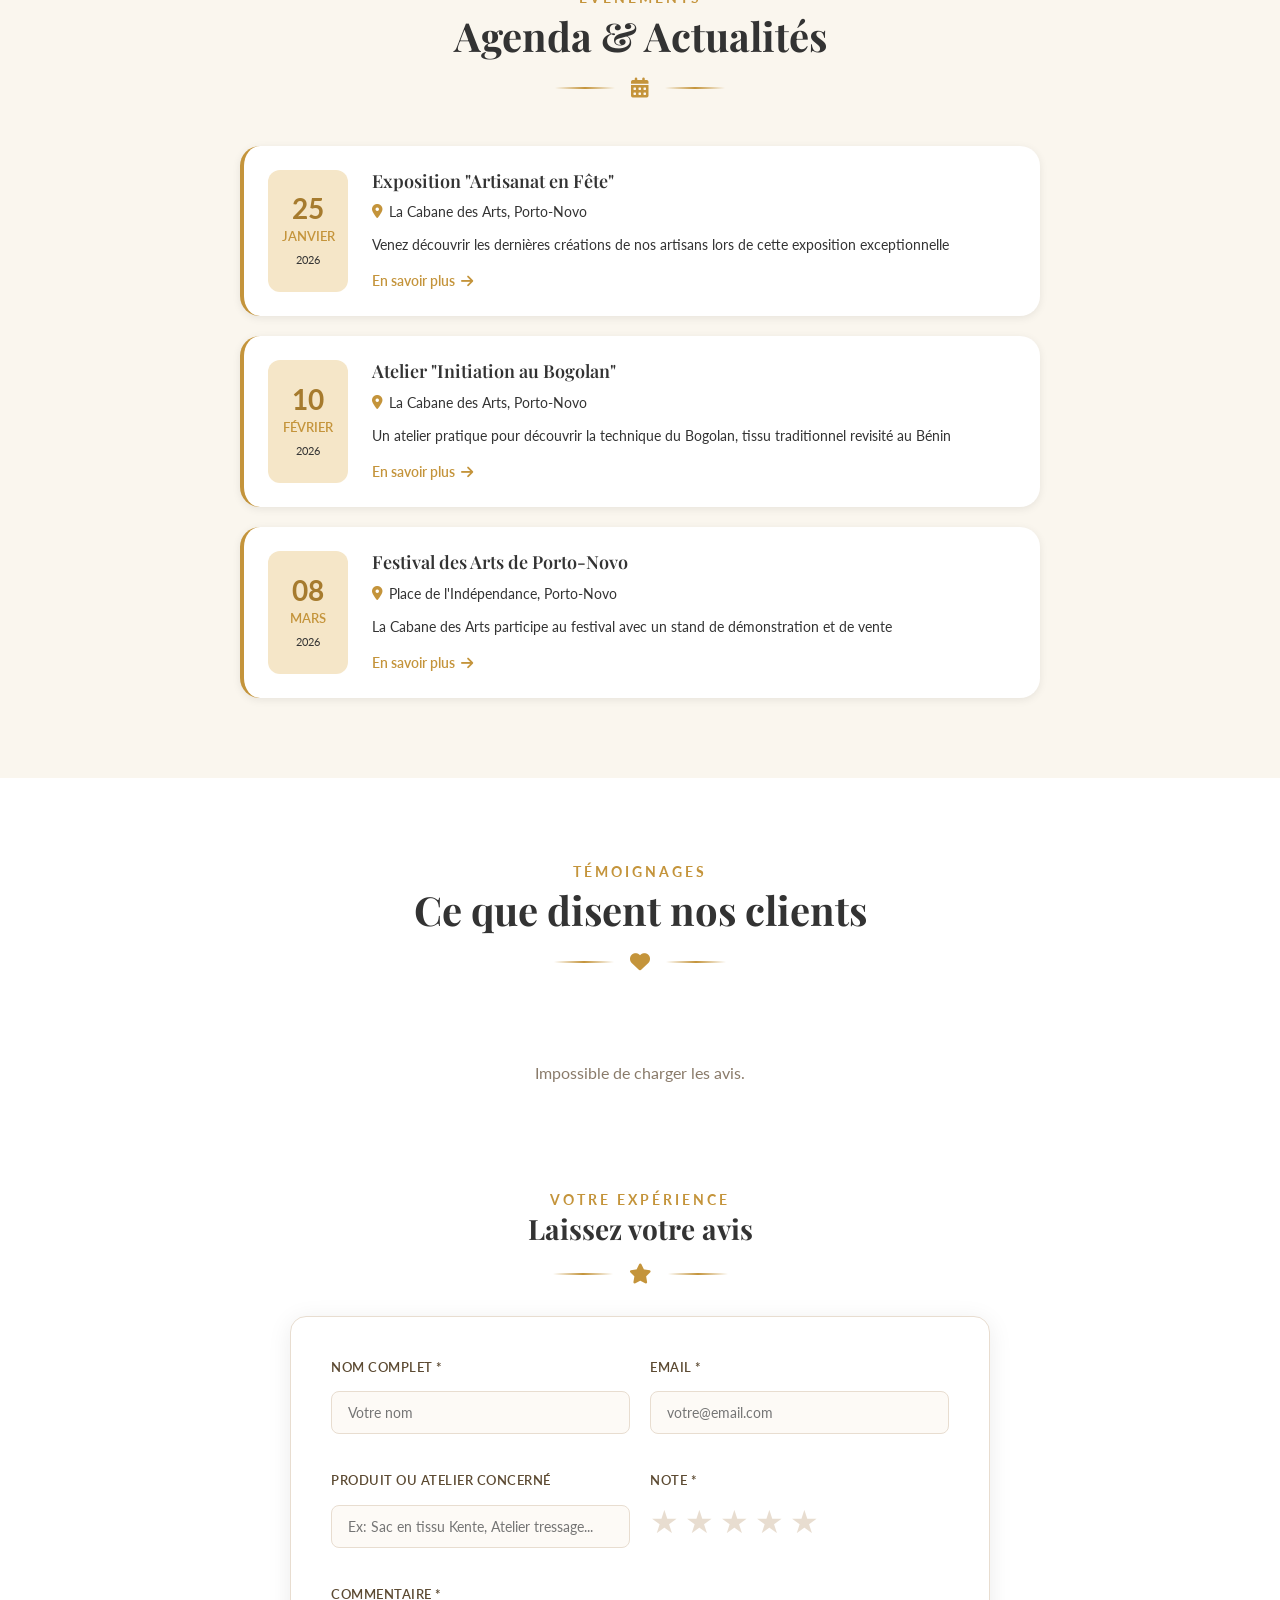
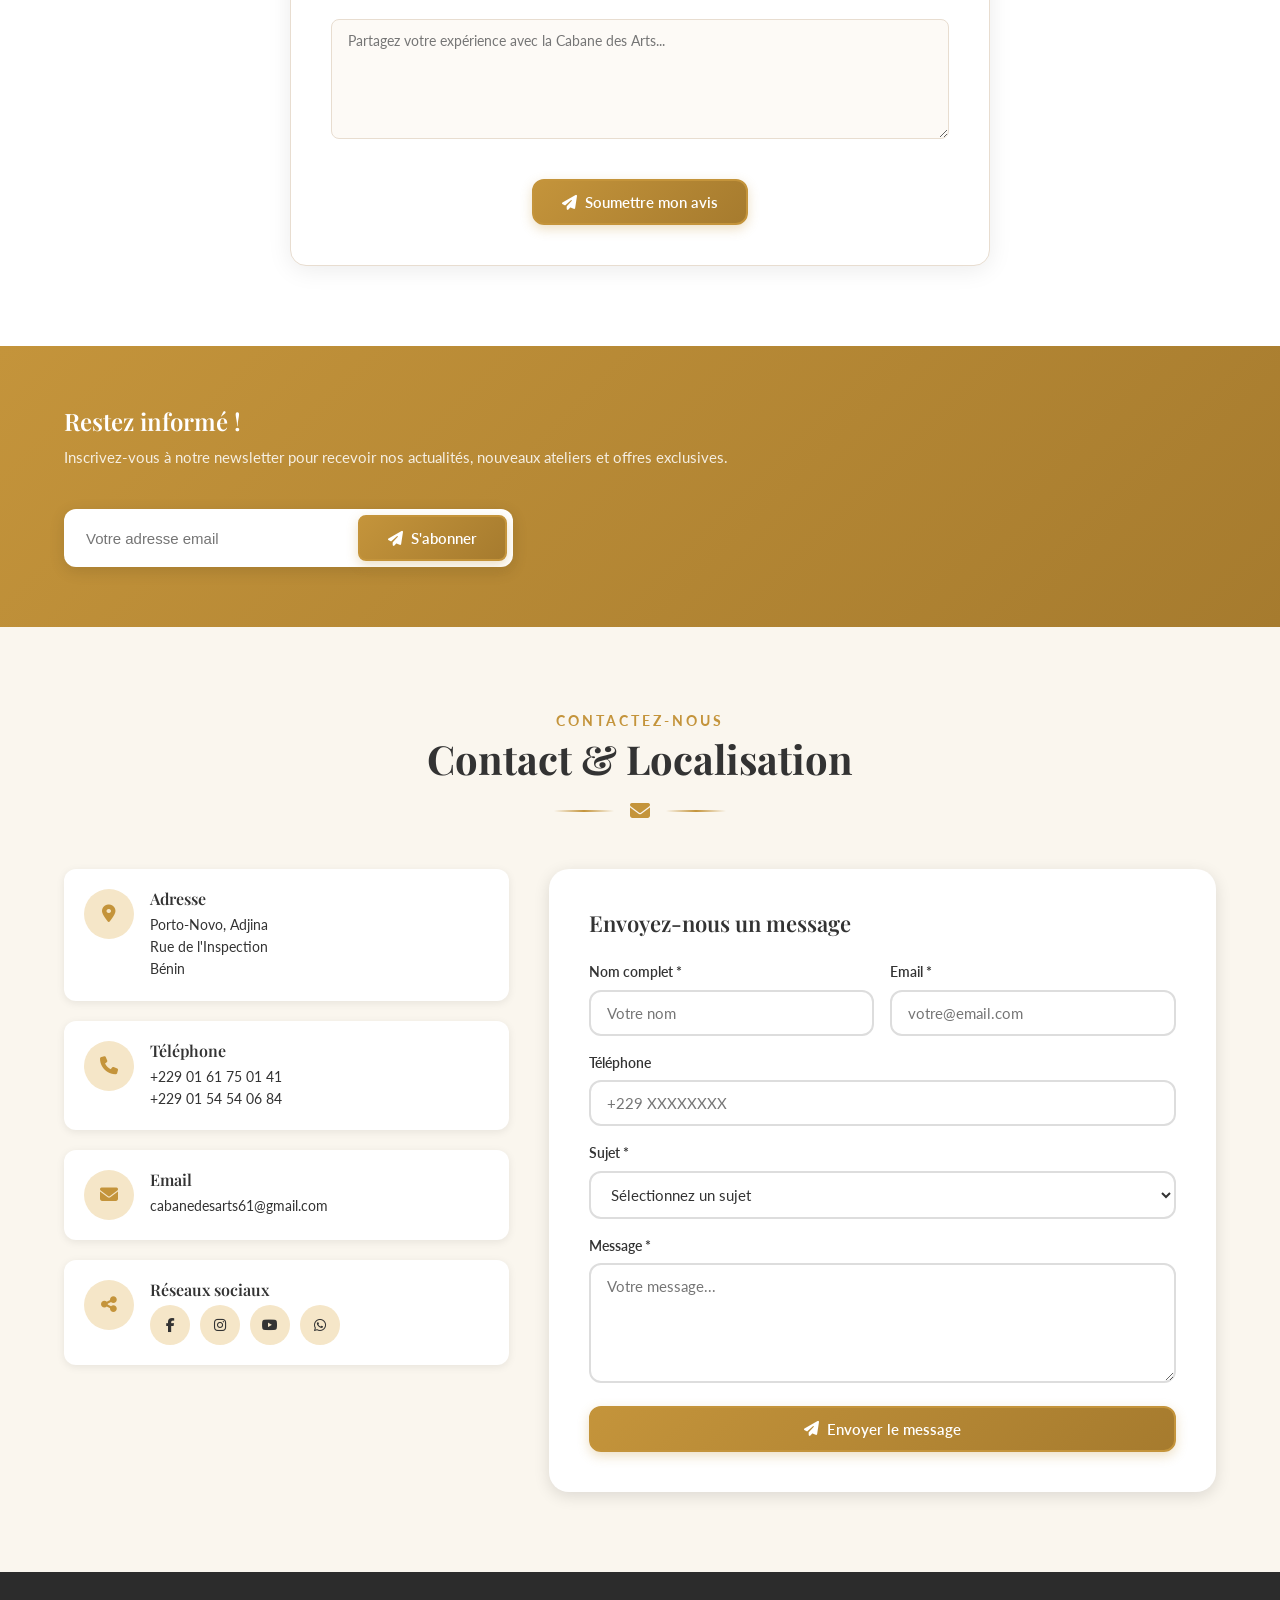
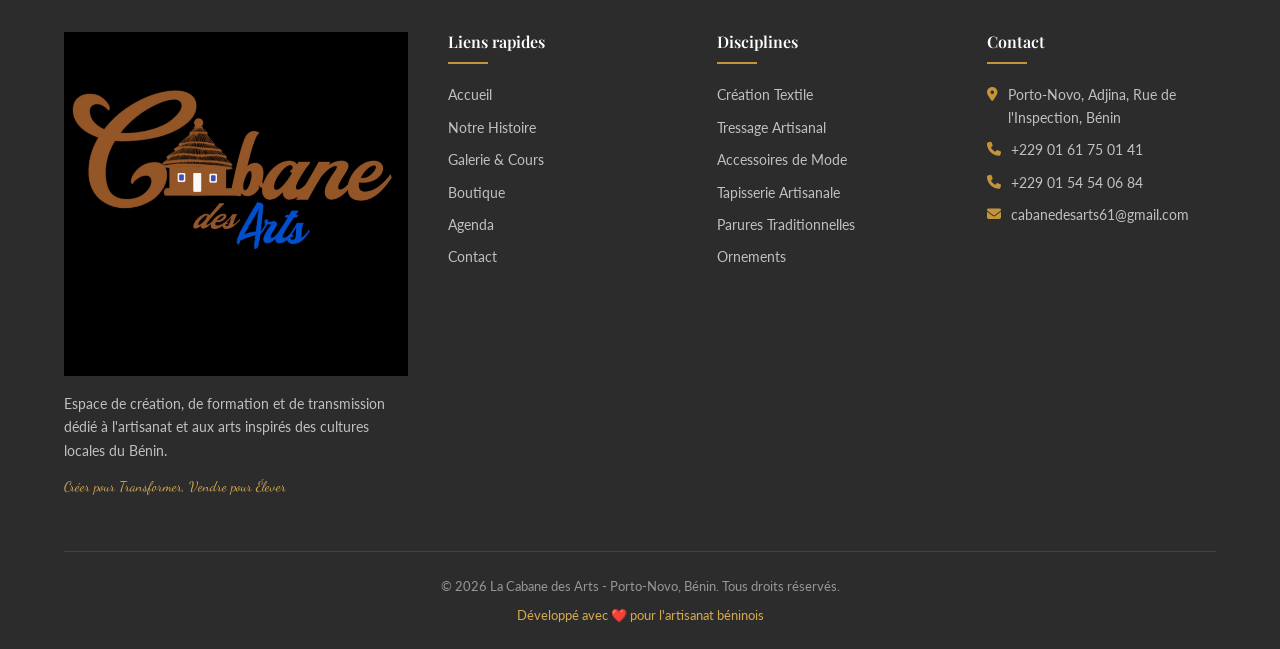
==== commit c57b5d27: "Correction numéro WhatsApp" ====
--- a/Index.html
+++ b/Index.html
@@ -194,7 +194,7 @@
                             <a href="https://www.facebook.com/CabaneDesArts" target="_blank" class="social-link" aria-label="Facebook"><i class="fab fa-facebook-f"></i></a>
                             <a href="https://www.instagram.com/cabane_des_arts" target="_blank" class="social-link" aria-label="Instagram"><i class="fab fa-instagram"></i></a>
                             <a href="https://www.youtube.com/channel/UCnYrRoik0l54eAIrJpQTi5w" target="_blank" class="social-link" aria-label="YouTube"><i class="fab fa-youtube"></i></a>
-                            <a href="https://wa.me/22901617501411?text=Bonjour%20Cabane%20des%20Arts" target="_blank" class="social-link" aria-label="WhatsApp"><i class="fab fa-whatsapp"></i></a>
+                            <a href="https://wa.me/2290161750141?text=Bonjour%20Cabane%20des%20Arts" target="_blank" class="social-link" aria-label="WhatsApp"><i class="fab fa-whatsapp"></i></a>
                         </div>
                         <div class="language-switcher">
                             <button class="lang-btn active" data-lang="fr" aria-label="Français">FR</button>
@@ -767,7 +767,7 @@
                                 <a href="https://www.facebook.com/CabaneDesArts" target="_blank" class="social-btn" aria-label="Facebook"><i class="fab fa-facebook-f"></i></a>
                                 <a href="https://www.instagram.com/cabane_des_arts" target="_blank" class="social-btn" aria-label="Instagram"><i class="fab fa-instagram"></i></a>
                                 <a href="https://www.youtube.com/channel/UCnYrRoik0l54eAIrJpQTi5w" target="_blank" class="social-btn" aria-label="YouTube"><i class="fab fa-youtube"></i></a>
-                                <a href="https://wa.me/22901617501411?text=Bonjour%20Cabane%20des%20Arts" target="_blank" class="social-btn" aria-label="WhatsApp"><i class="fab fa-whatsapp"></i></a>
+                                <a href="https://wa.me/2290161750141?text=Bonjour%20Cabane%20des%20Arts" target="_blank" class="social-btn" aria-label="WhatsApp"><i class="fab fa-whatsapp"></i></a>
                             </div>
                         </div>
                     </div>
@@ -1095,7 +1095,7 @@
             <i class="fas fa-share-alt"></i>
         </button>
         <div class="float-items" id="floatItems">
-            <a href="https://wa.me/22901617501411?text=Bonjour%20Cabane%20des%20Arts%2C%20je%20vous%20contacte%20depuis%20votre%20site%20web." 
+            <a href="https://wa.me/2290161750141?text=Bonjour%20Cabane%20des%20Arts%2C%20je%20vous%20contacte%20depuis%20votre%20site%20web." 
                target="_blank" class="float-item whatsapp" title="WhatsApp">
                 <i class="fab fa-whatsapp"></i>
             </a>
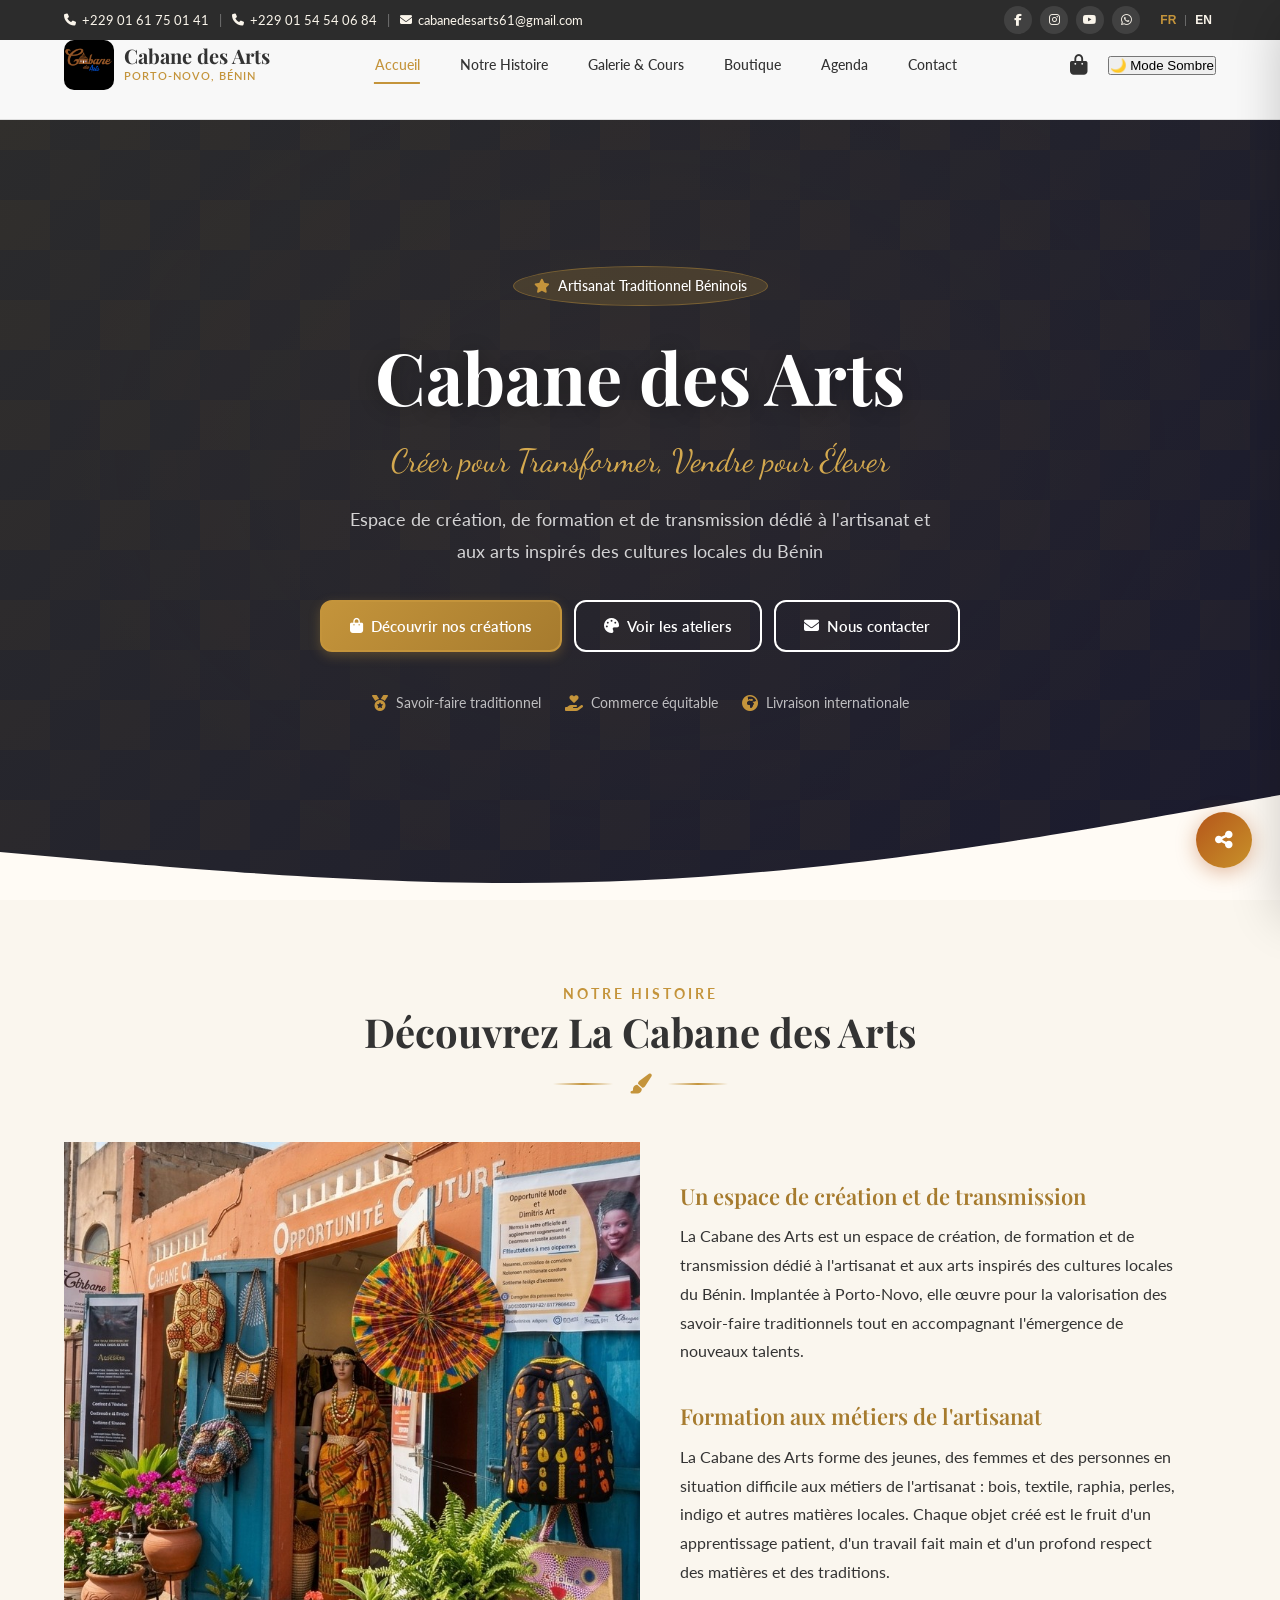
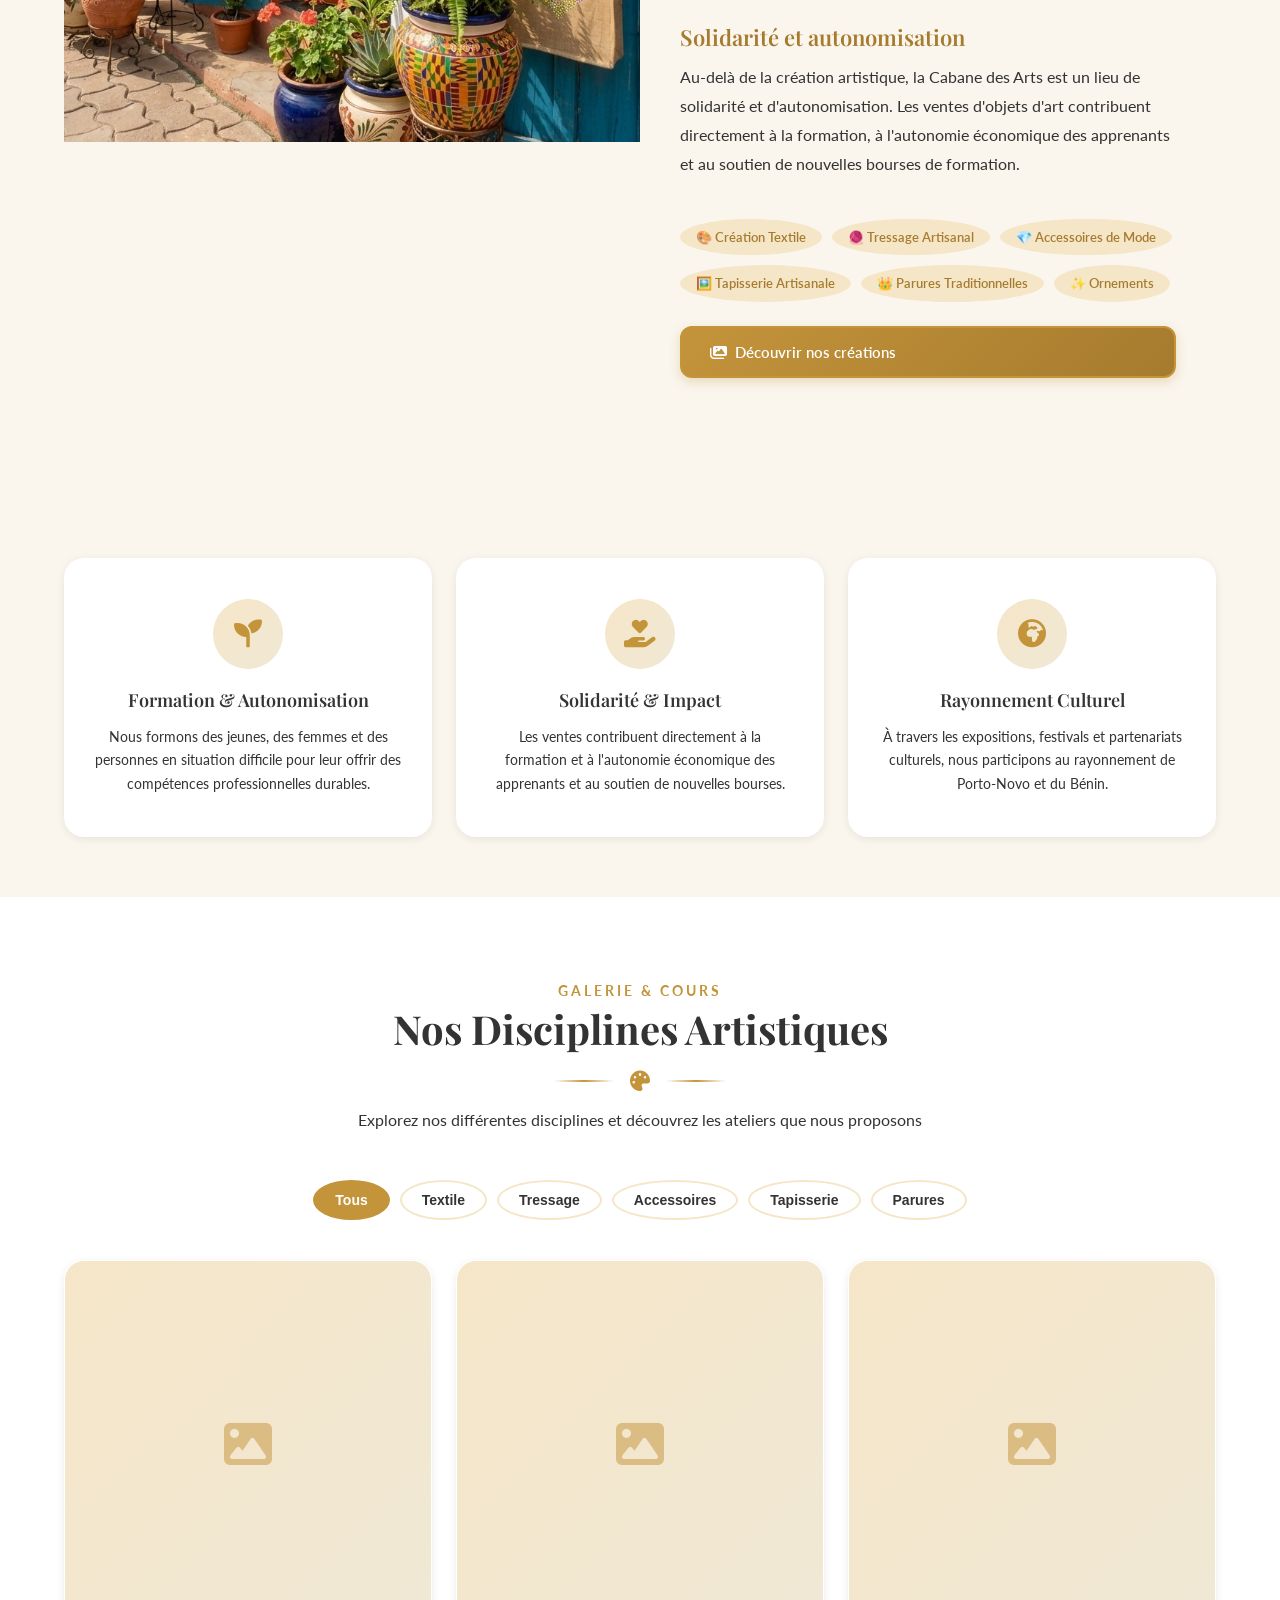
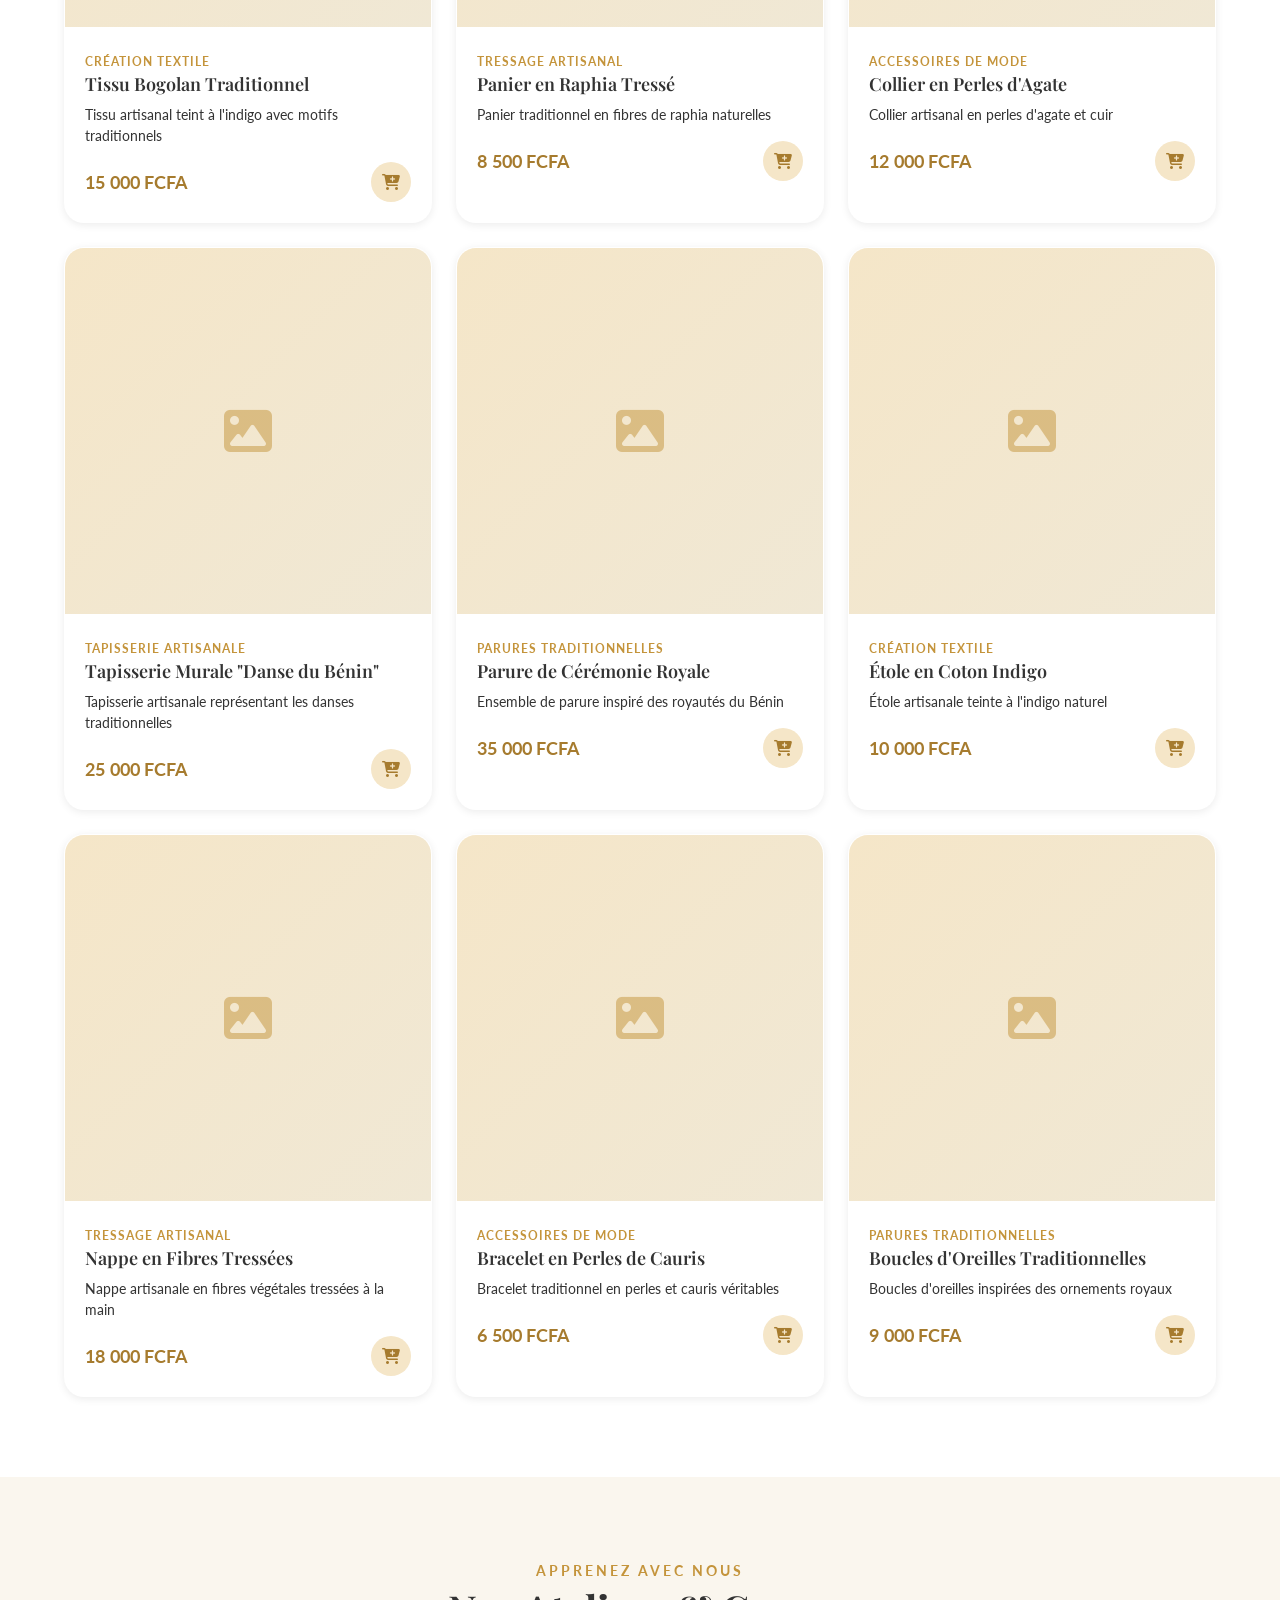
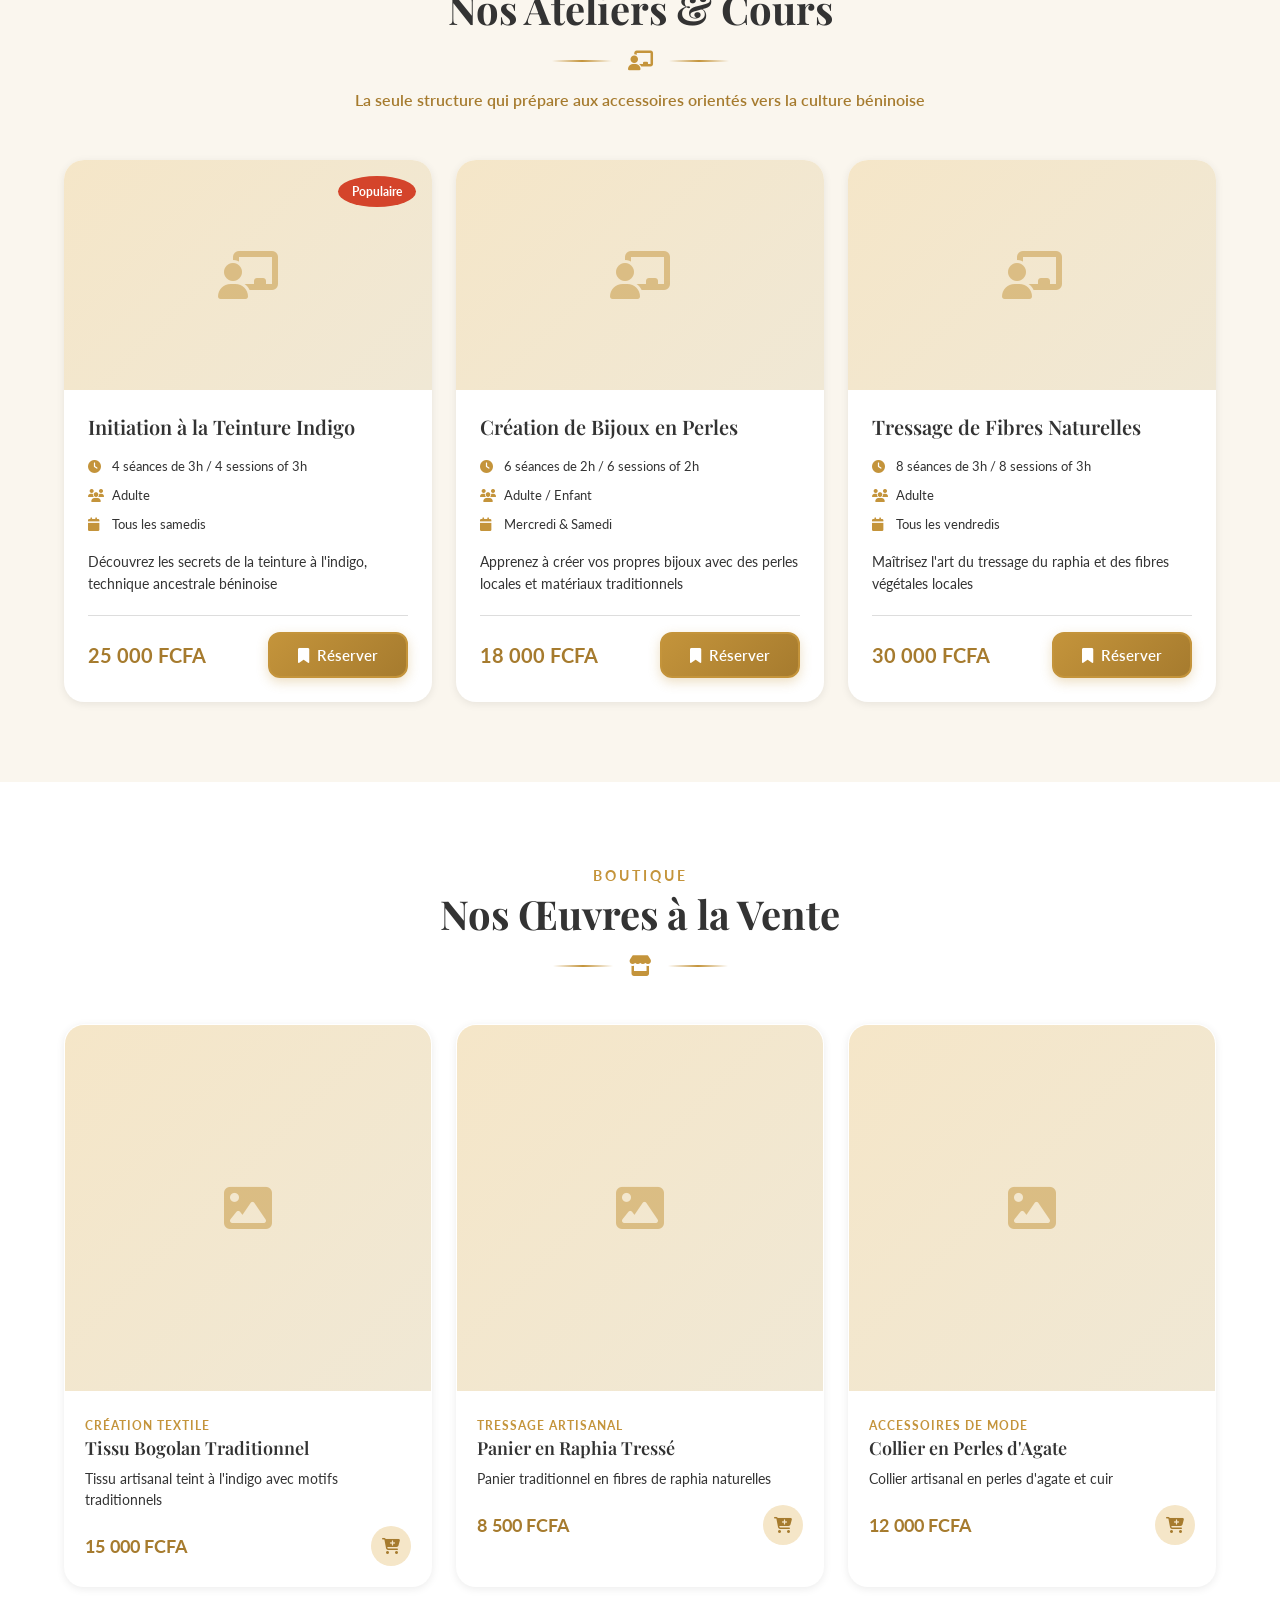
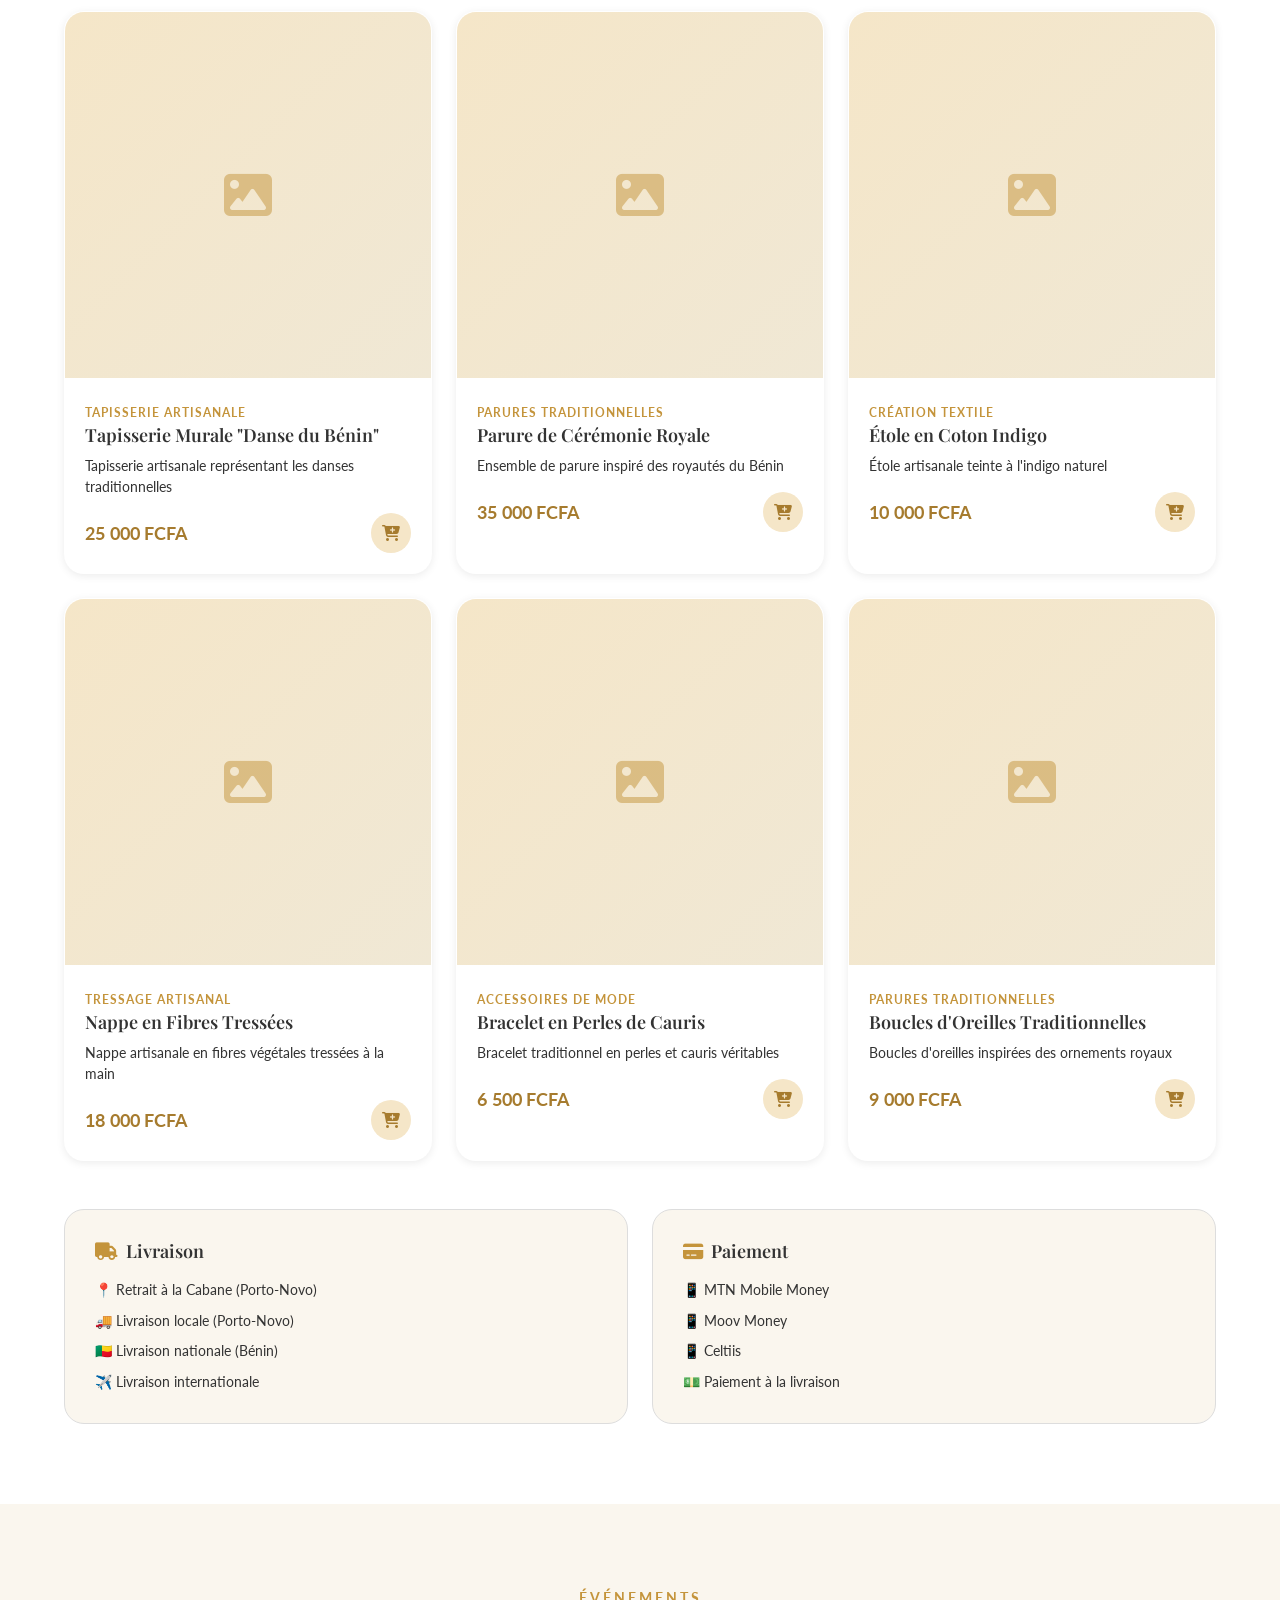
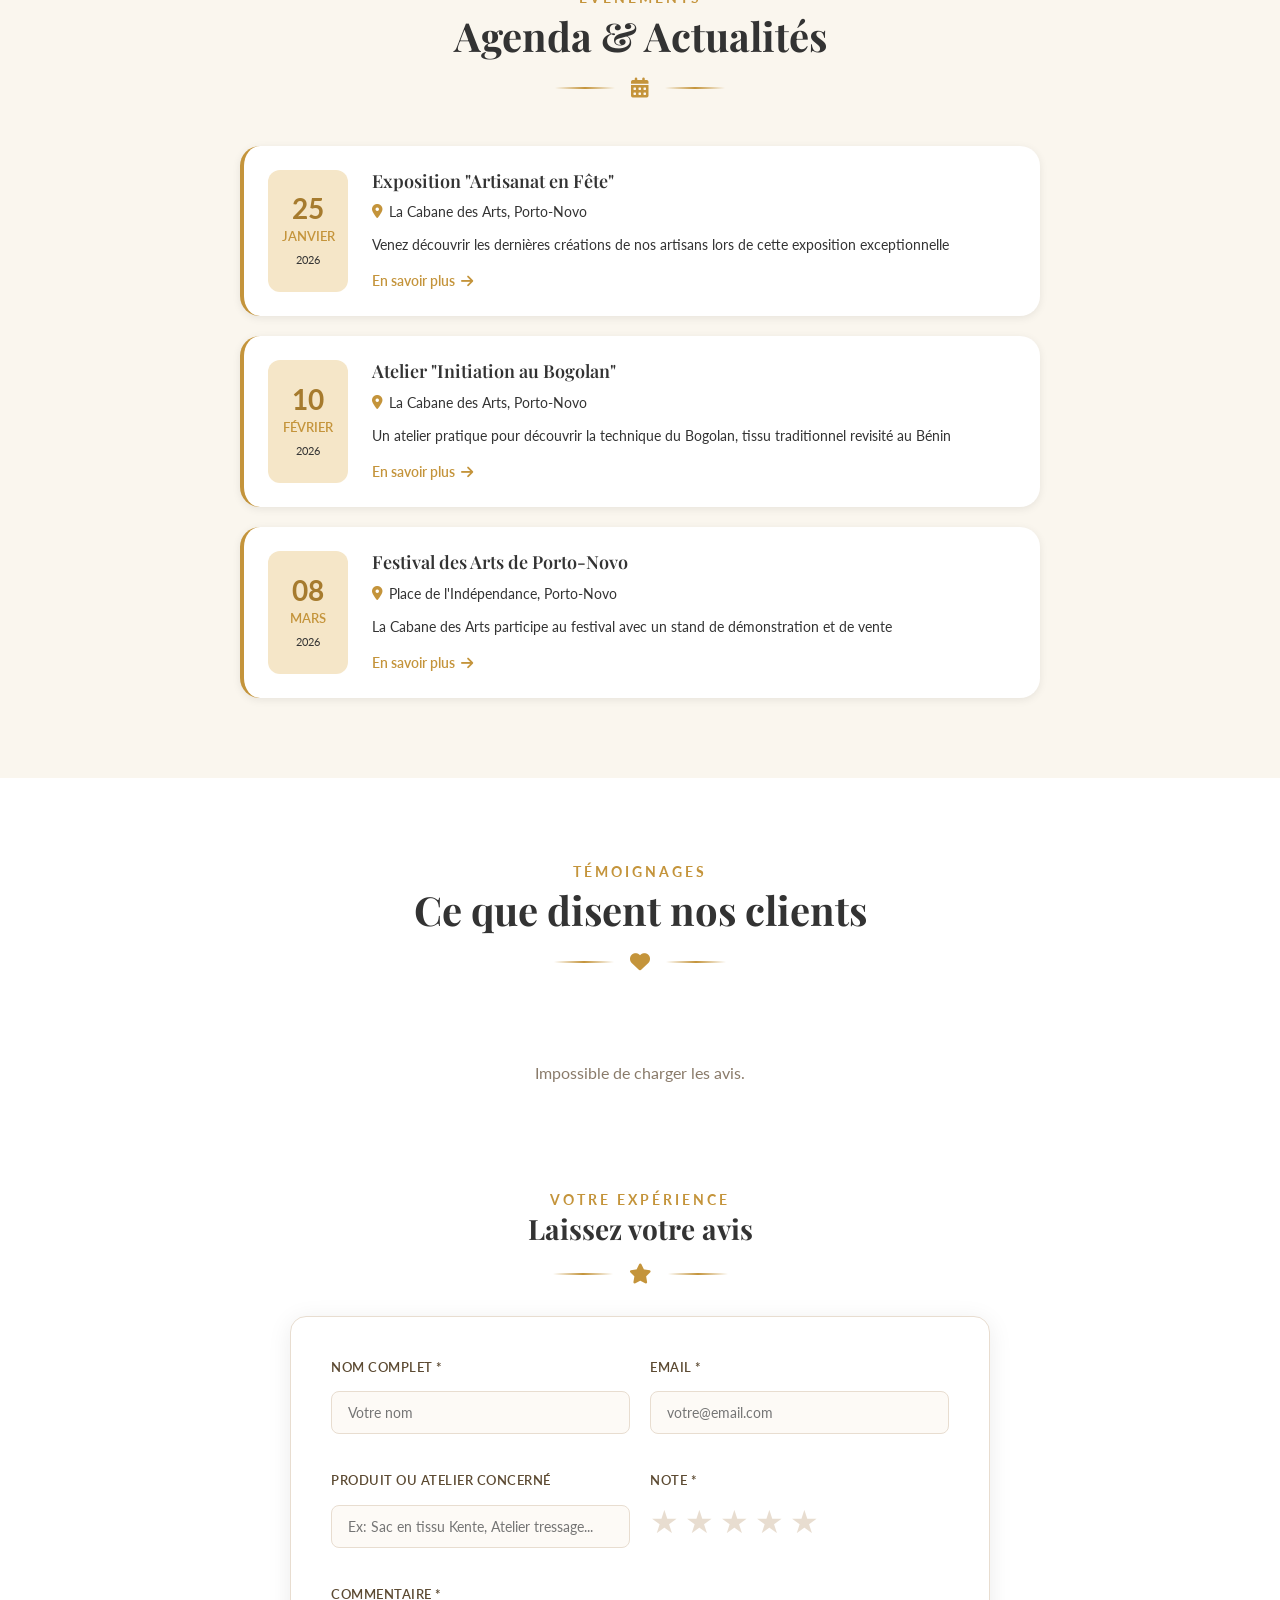
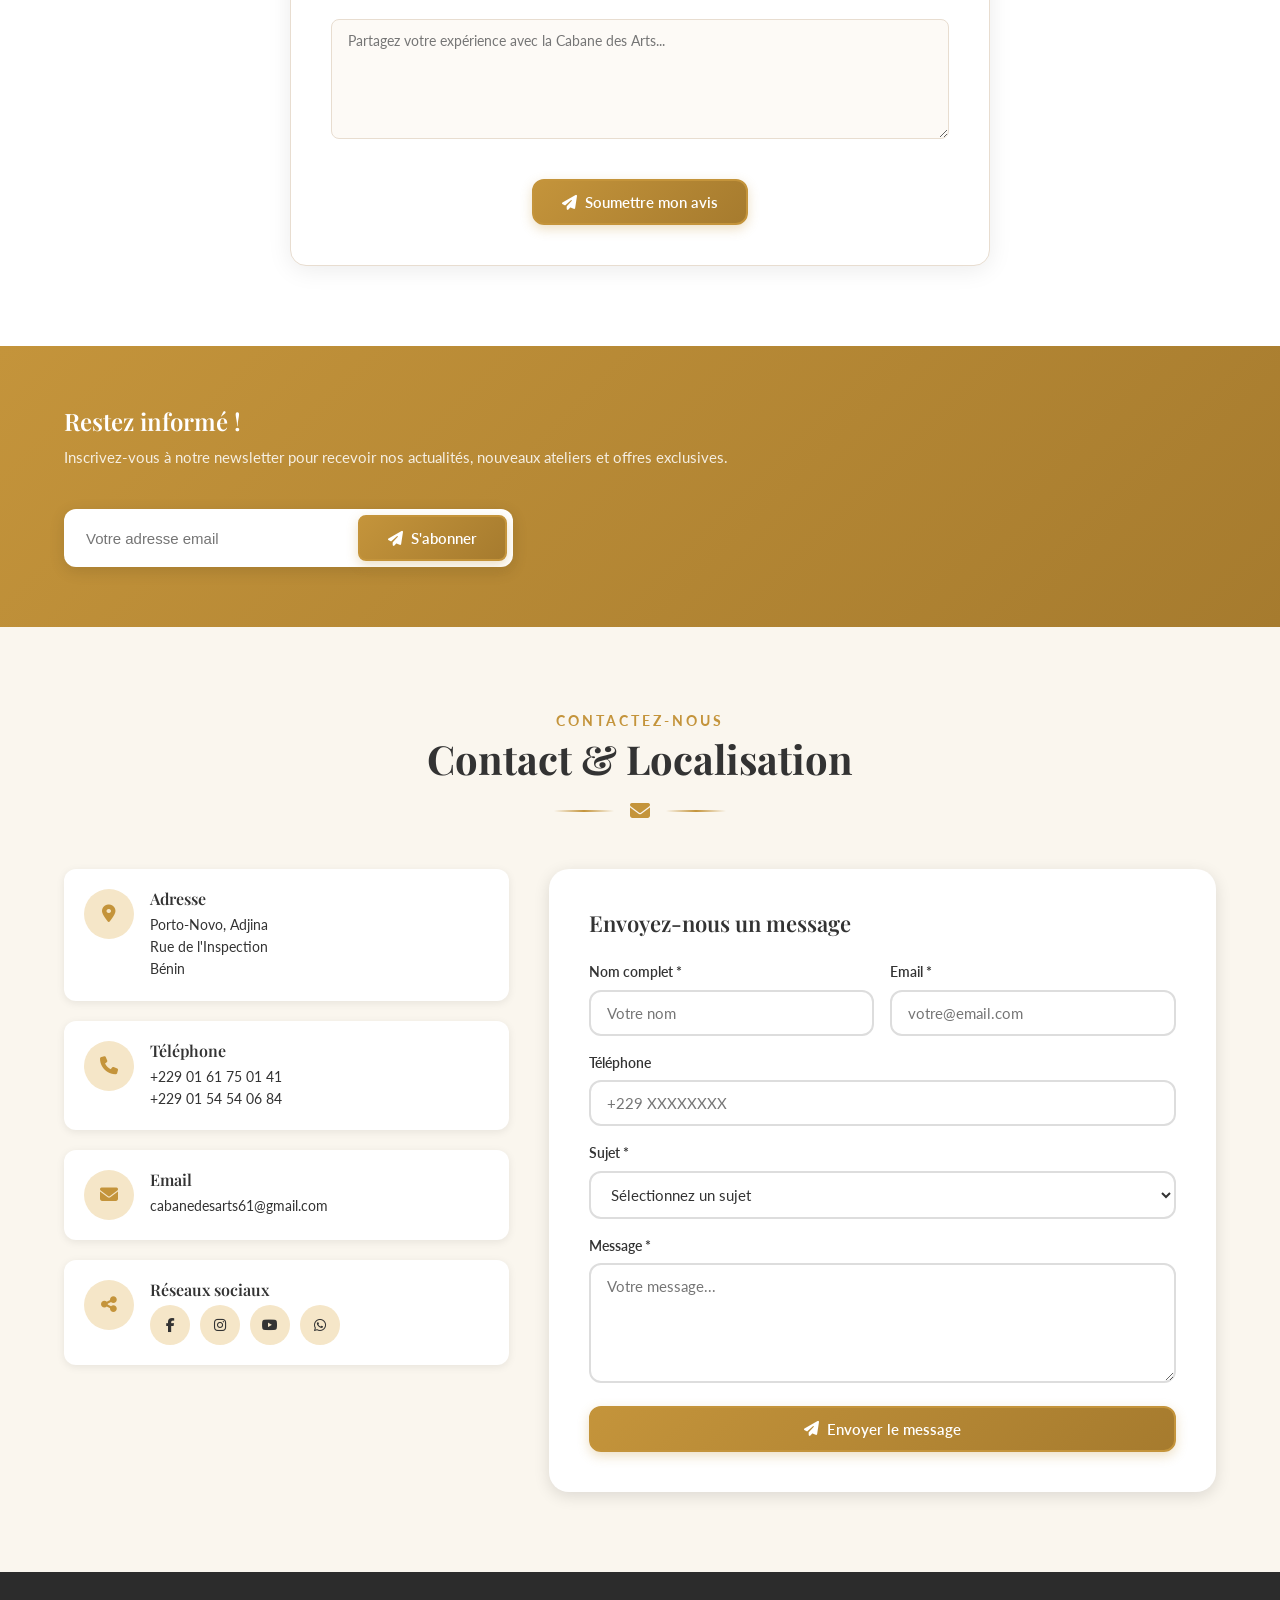
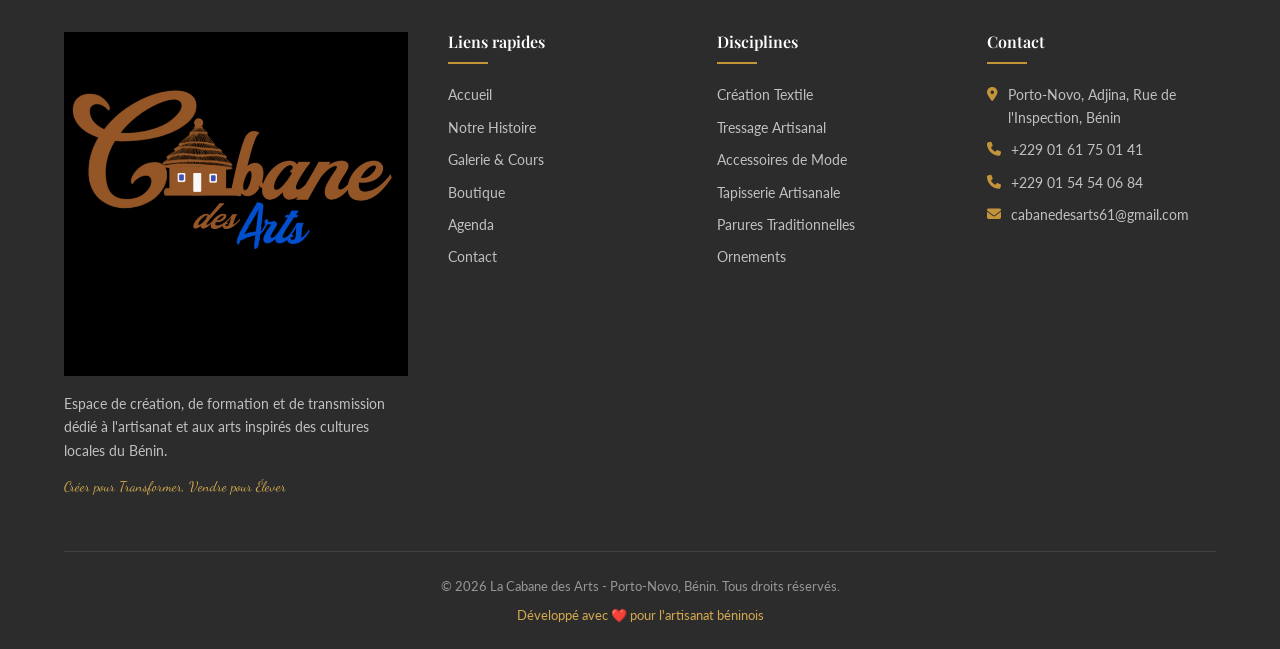
==== commit c91175ff: "Fix numéro WhatsApp" ====
--- a/Index.html
+++ b/Index.html
@@ -177,7 +177,7 @@
             <div class="container">
                 <div class="top-bar-content">
                     <div class="top-bar-left">
-                        <a href="tel:+2290161750141" class="top-bar-item">
+                        <a href="tel:+22961750141" class="top-bar-item">
                             <i class="fas fa-phone"></i> +229 01 61 75 01 41
                         </a>
                         <span class="top-bar-separator">|</span>
@@ -194,7 +194,7 @@
                             <a href="https://www.facebook.com/CabaneDesArts" target="_blank" class="social-link" aria-label="Facebook"><i class="fab fa-facebook-f"></i></a>
                             <a href="https://www.instagram.com/cabane_des_arts" target="_blank" class="social-link" aria-label="Instagram"><i class="fab fa-instagram"></i></a>
                             <a href="https://www.youtube.com/channel/UCnYrRoik0l54eAIrJpQTi5w" target="_blank" class="social-link" aria-label="YouTube"><i class="fab fa-youtube"></i></a>
-                            <a href="https://wa.me/2290161750141?text=Bonjour%20Cabane%20des%20Arts" target="_blank" class="social-link" aria-label="WhatsApp"><i class="fab fa-whatsapp"></i></a>
+                            <a href="https://wa.me/22961750141?text=Bonjour%20Cabane%20des%20Arts" target="_blank" class="social-link" aria-label="WhatsApp"><i class="fab fa-whatsapp"></i></a>
                         </div>
                         <div class="language-switcher">
                             <button class="lang-btn active" data-lang="fr" aria-label="Français">FR</button>
@@ -746,7 +746,7 @@
                         <div class="info-icon"><i class="fas fa-phone"></i></div>
                         <div class="info-details">
                             <h4 data-i18n="contact.phone">Téléphone</h4>
-                            <p><a href="tel:+2290161750141">+229 01 61 75 01 41</a></p>
+                            <p><a href="tel:+22961750141">+229 01 61 75 01 41</a></p>
                             <p><a href="tel:+2290154540684">+229 01 54 54 06 84</a></p>
                         </div>
                     </div>
@@ -767,7 +767,7 @@
                                 <a href="https://www.facebook.com/CabaneDesArts" target="_blank" class="social-btn" aria-label="Facebook"><i class="fab fa-facebook-f"></i></a>
                                 <a href="https://www.instagram.com/cabane_des_arts" target="_blank" class="social-btn" aria-label="Instagram"><i class="fab fa-instagram"></i></a>
                                 <a href="https://www.youtube.com/channel/UCnYrRoik0l54eAIrJpQTi5w" target="_blank" class="social-btn" aria-label="YouTube"><i class="fab fa-youtube"></i></a>
-                                <a href="https://wa.me/2290161750141?text=Bonjour%20Cabane%20des%20Arts" target="_blank" class="social-btn" aria-label="WhatsApp"><i class="fab fa-whatsapp"></i></a>
+                                <a href="https://wa.me/22961750141?text=Bonjour%20Cabane%20des%20Arts" target="_blank" class="social-btn" aria-label="WhatsApp"><i class="fab fa-whatsapp"></i></a>
                             </div>
                         </div>
                     </div>
@@ -1095,7 +1095,7 @@
             <i class="fas fa-share-alt"></i>
         </button>
         <div class="float-items" id="floatItems">
-            <a href="https://wa.me/2290161750141?text=Bonjour%20Cabane%20des%20Arts%2C%20je%20vous%20contacte%20depuis%20votre%20site%20web." 
+            <a href="https://wa.me/22961750141?text=Bonjour%20Cabane%20des%20Arts%2C%20je%20vous%20contacte%20depuis%20votre%20site%20web." 
                target="_blank" class="float-item whatsapp" title="WhatsApp">
                 <i class="fab fa-whatsapp"></i>
             </a>
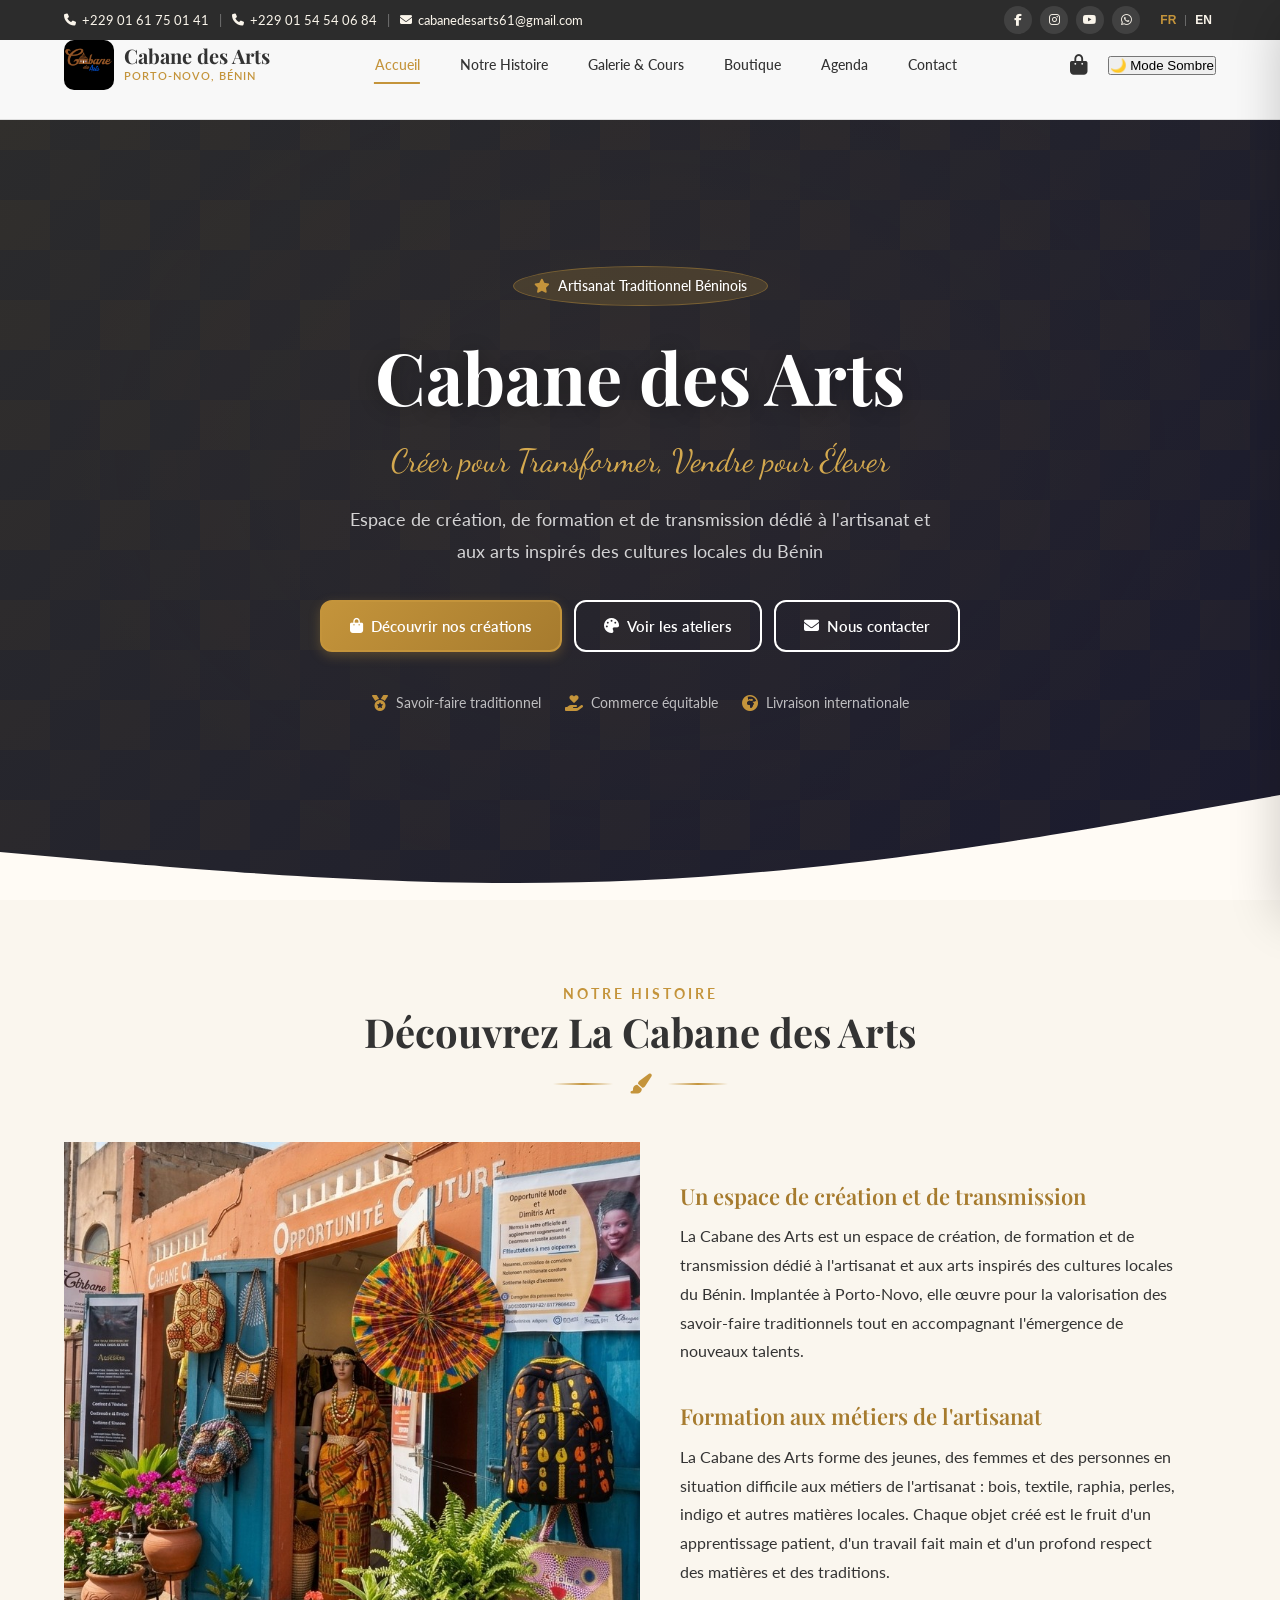
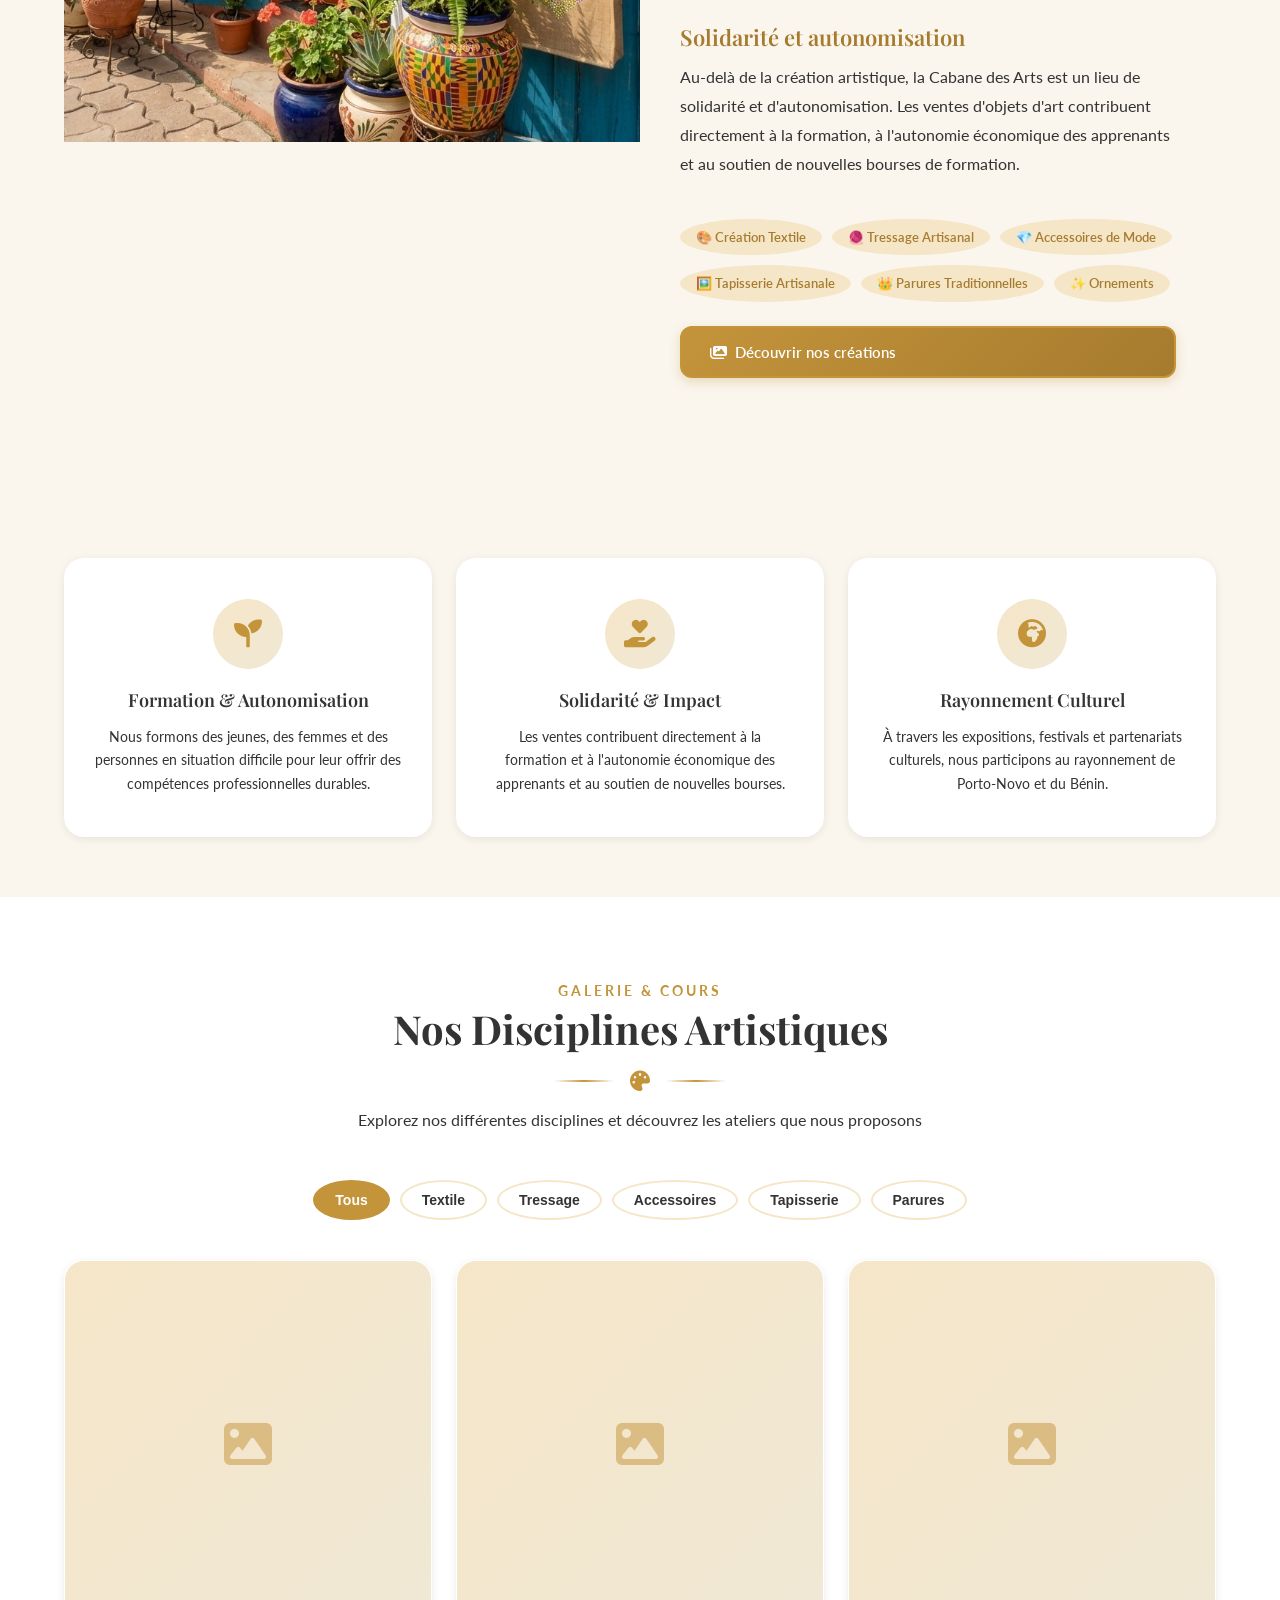
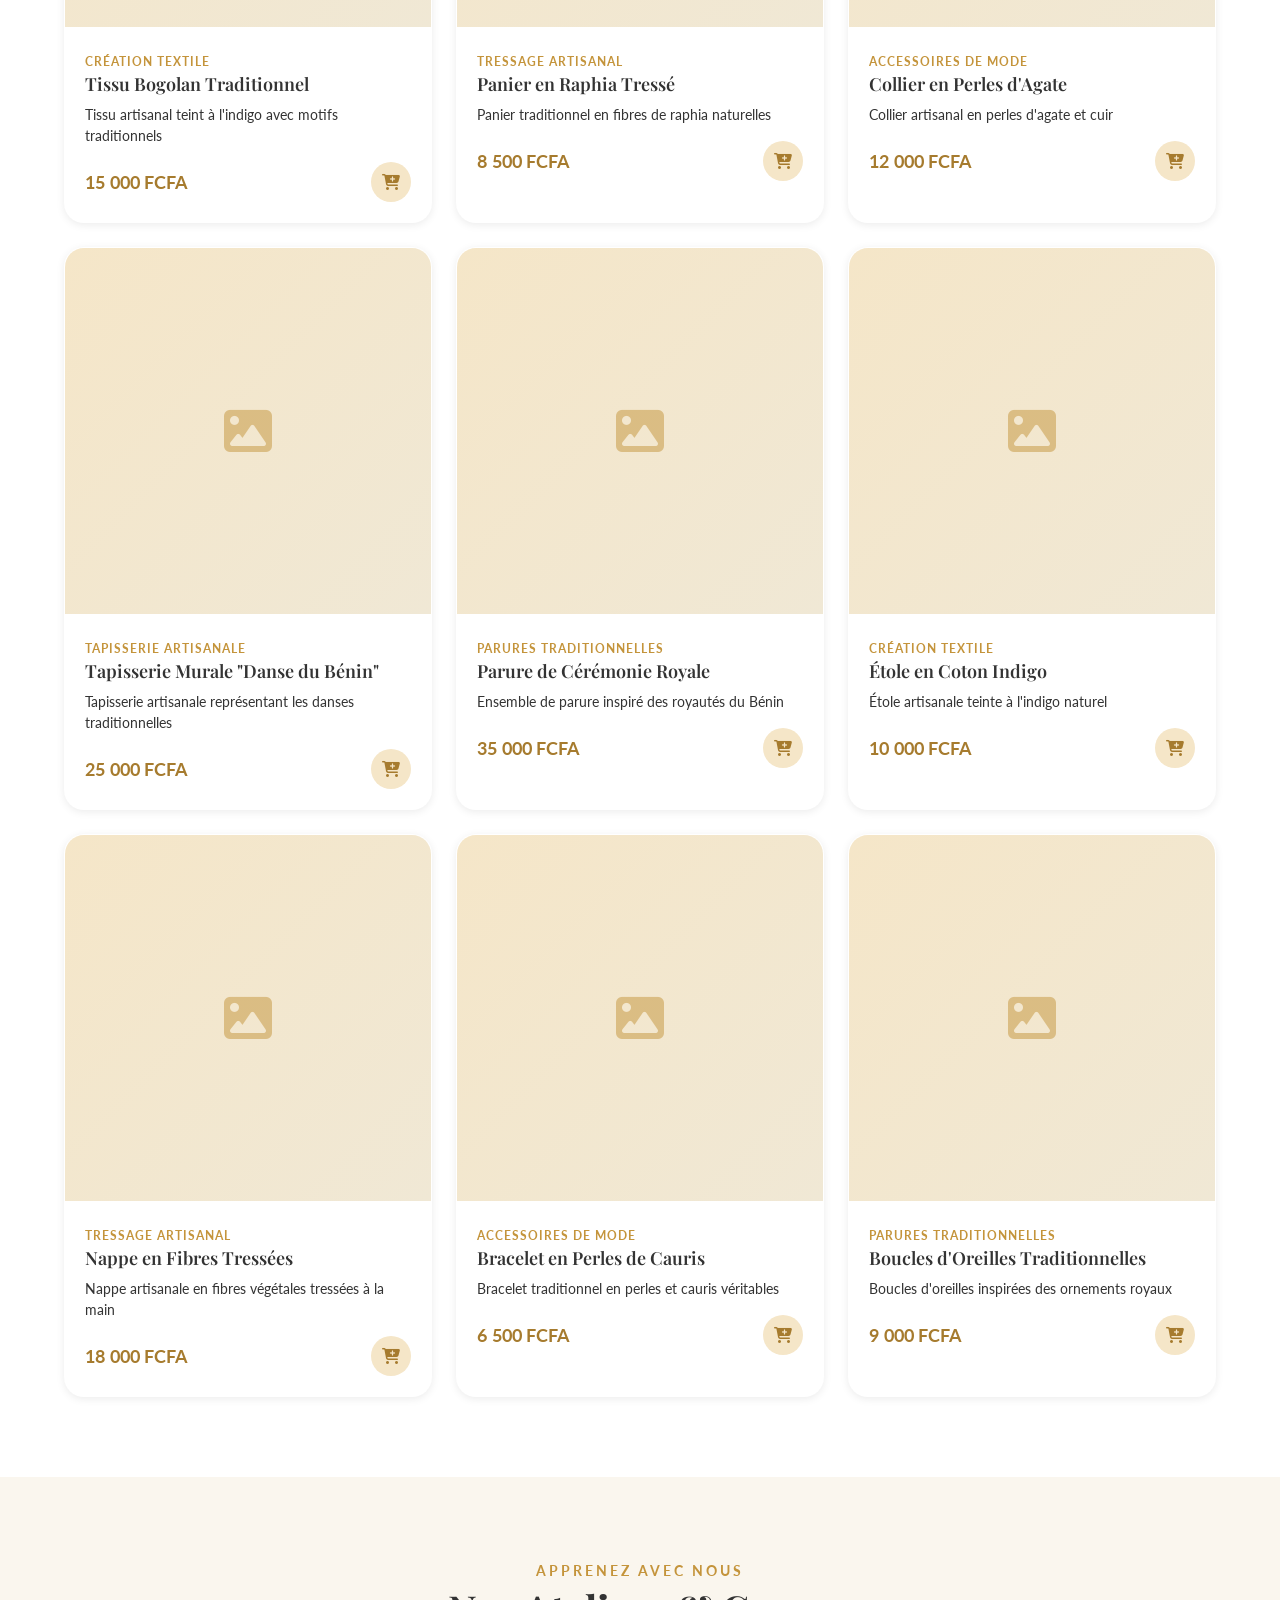
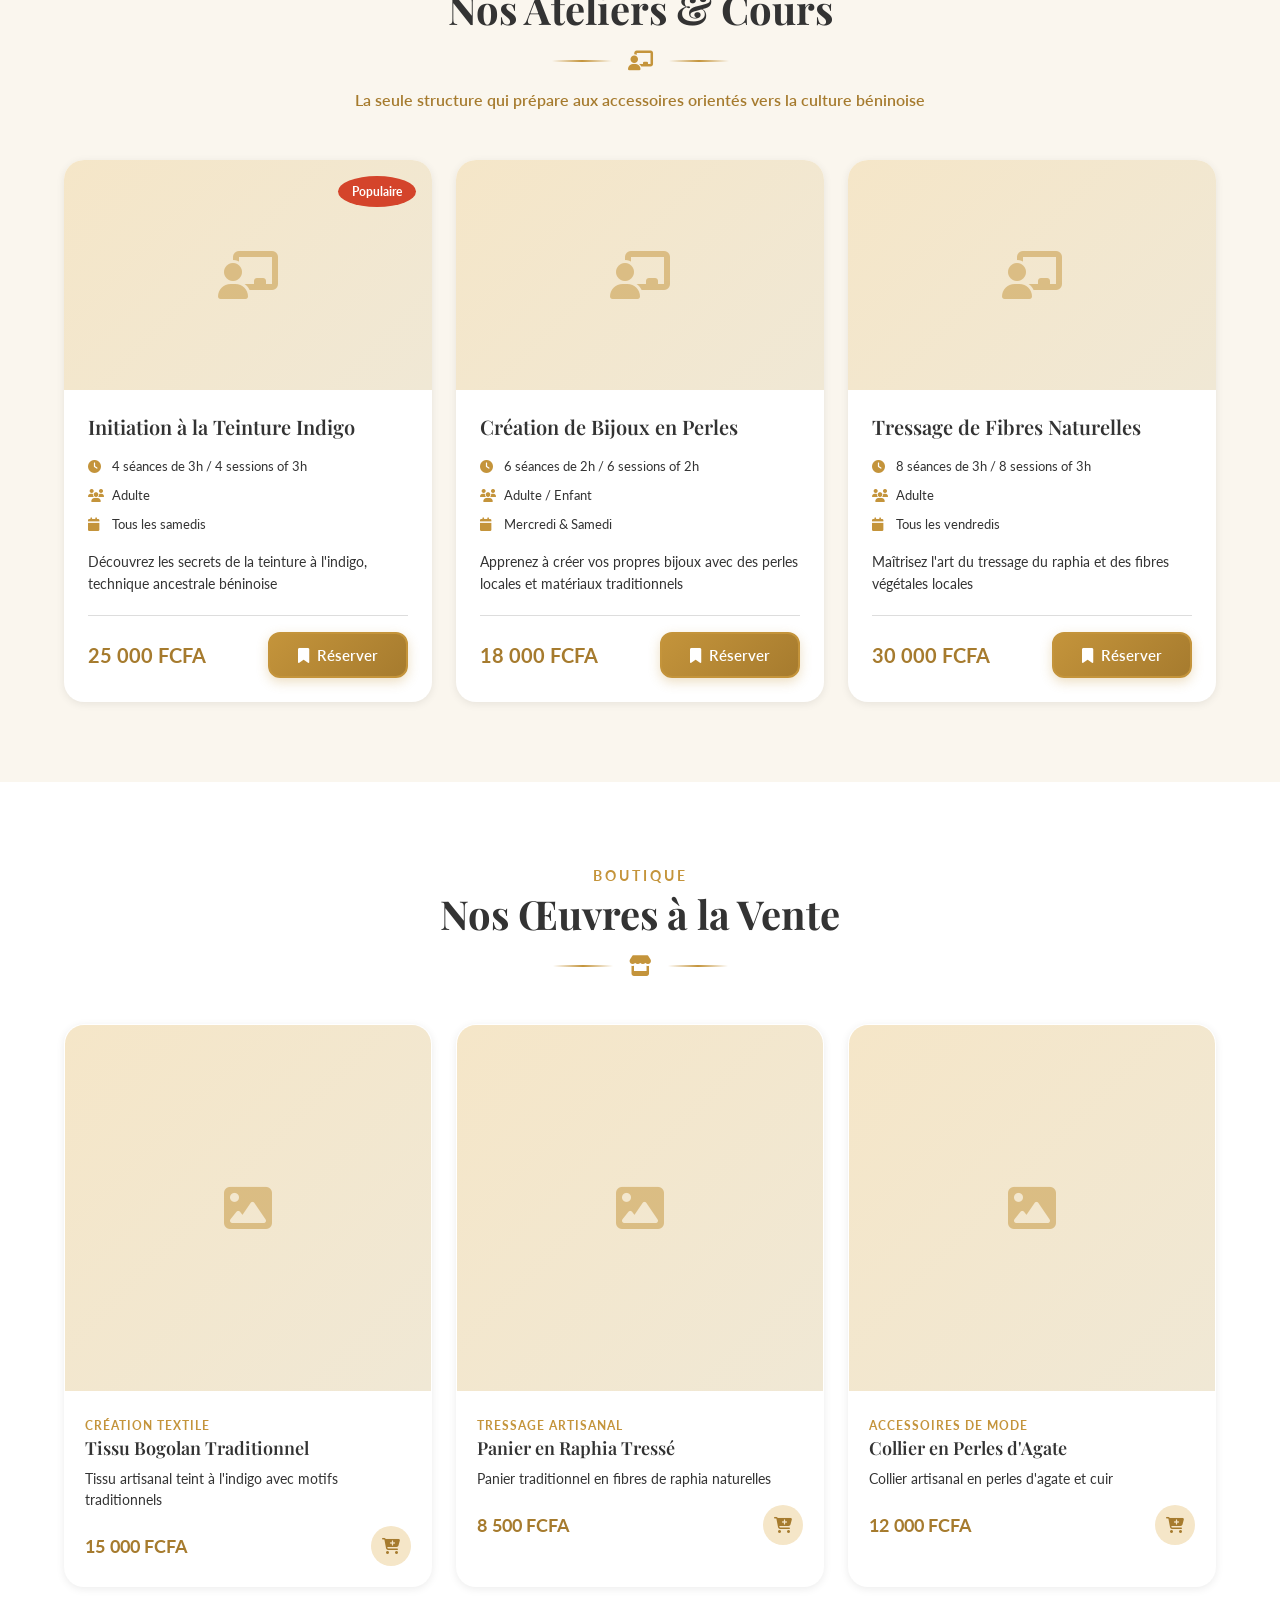
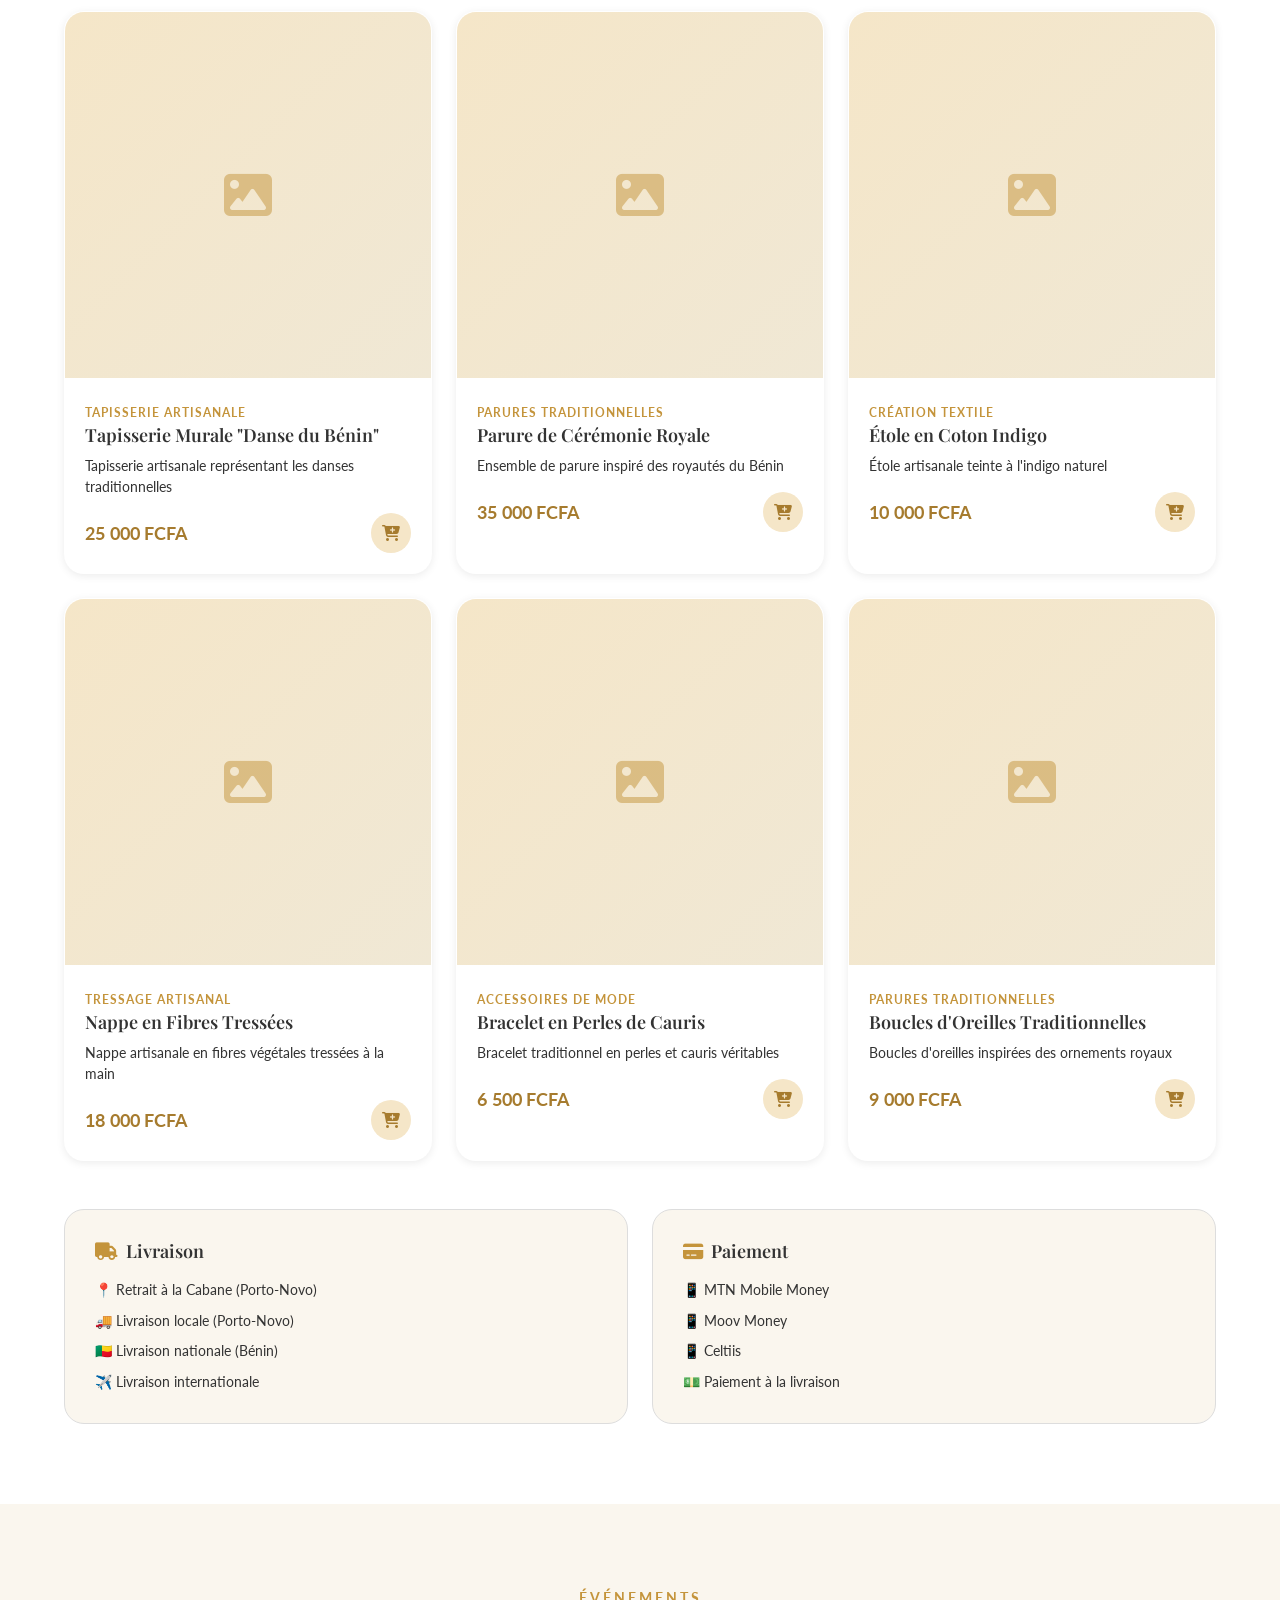
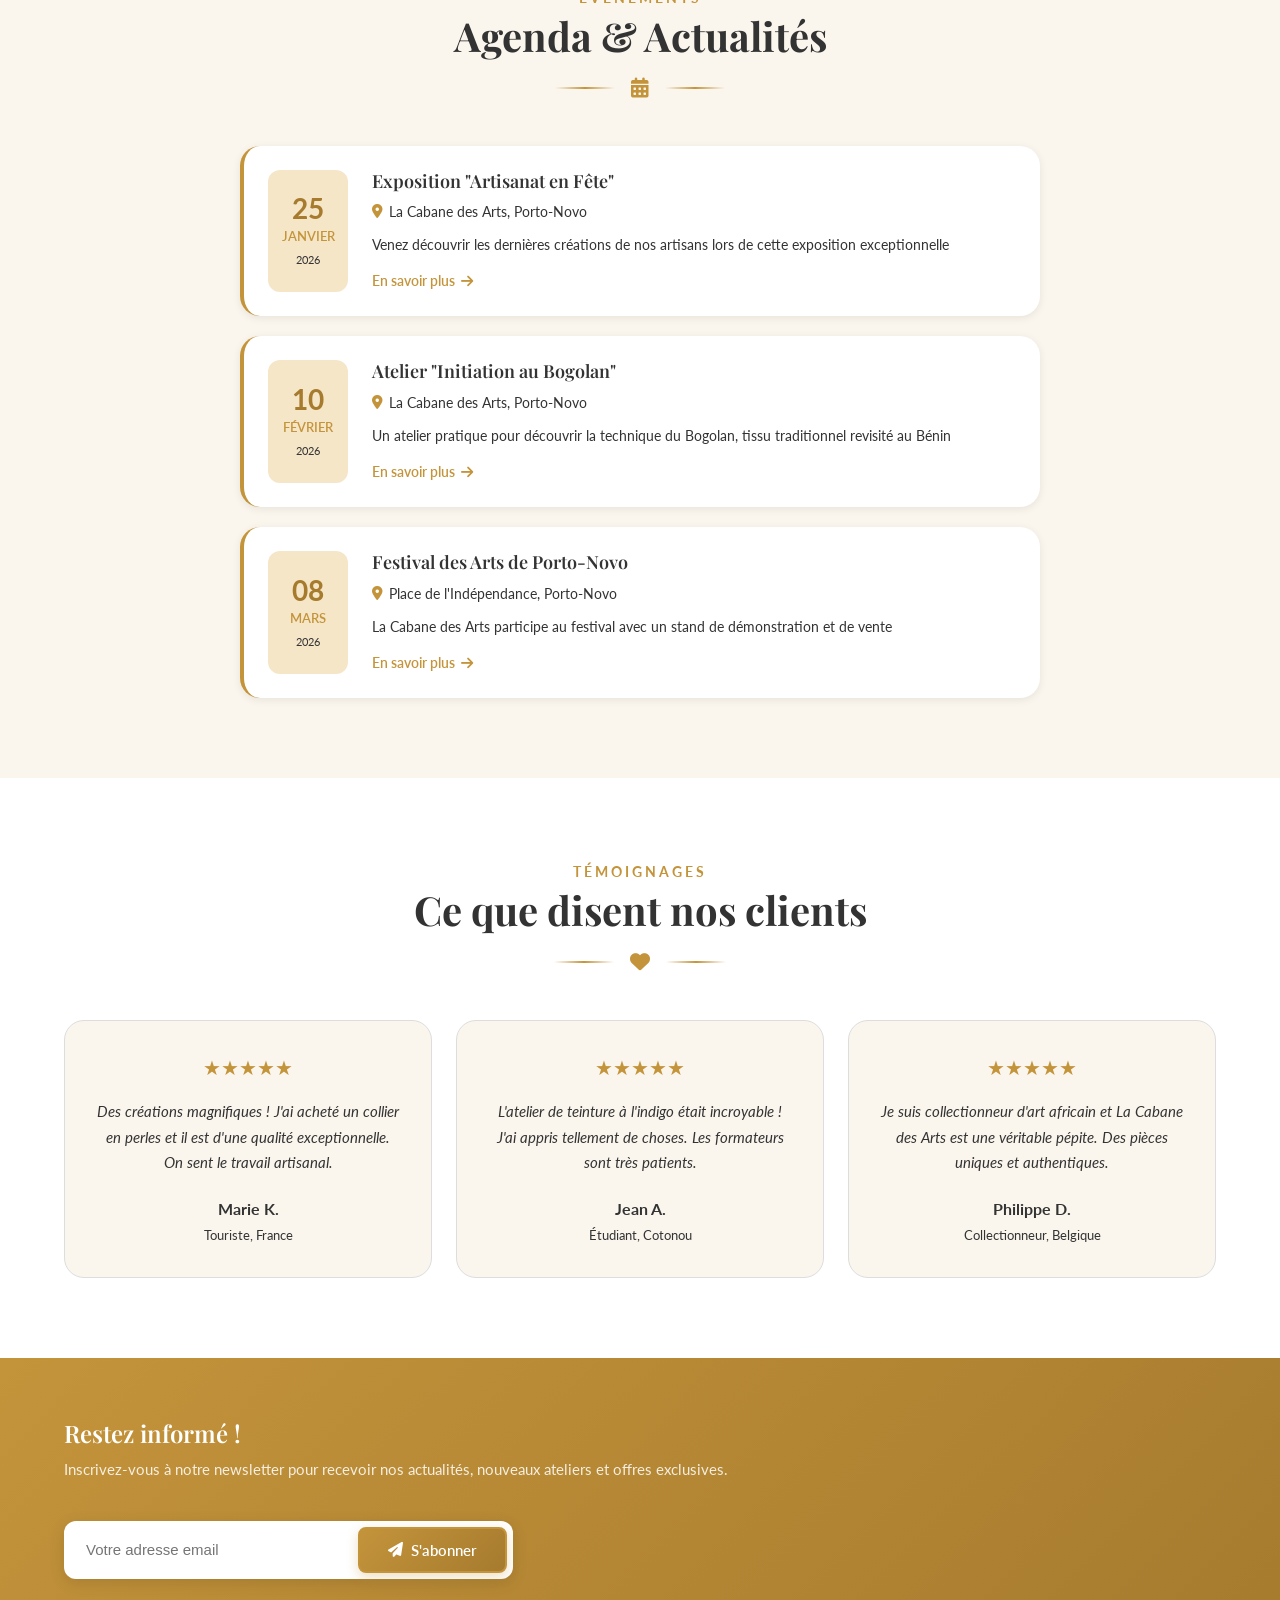
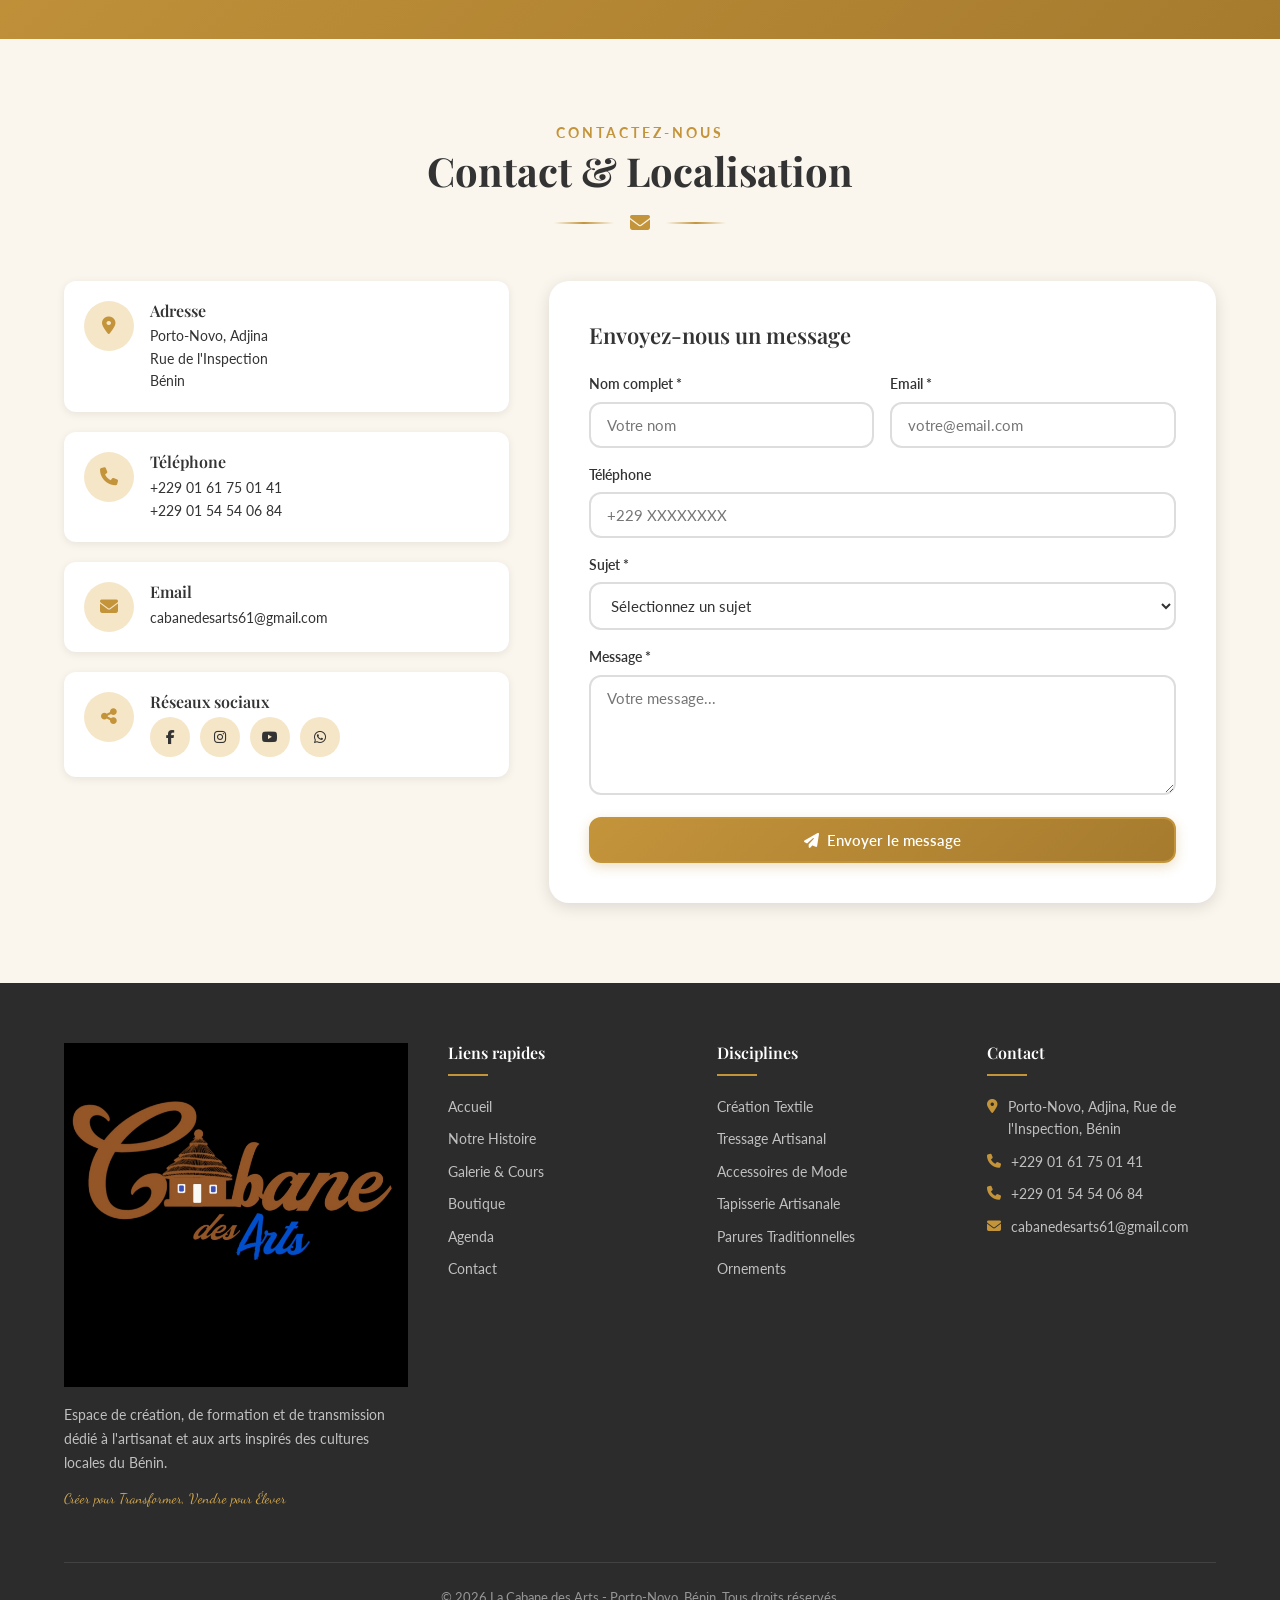
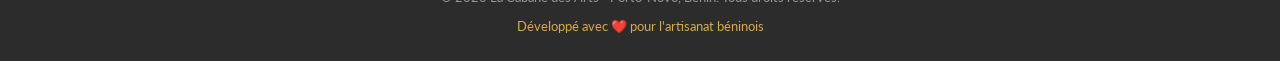
==== commit 7b3b57d4: "Section agenda dynamique" ====
--- a/Index.html
+++ b/Index.html
@@ -177,7 +177,7 @@
             <div class="container">
                 <div class="top-bar-content">
                     <div class="top-bar-left">
-                        <a href="tel:+22961750141" class="top-bar-item">
+                        <a href="tel:+2290161750141" class="top-bar-item">
                             <i class="fas fa-phone"></i> +229 01 61 75 01 41
                         </a>
                         <span class="top-bar-separator">|</span>
@@ -191,10 +191,10 @@
                     </div>
                     <div class="top-bar-right">
                         <div class="social-links">
-                            <a href="https://www.facebook.com/CabaneDesArts" target="_blank" class="social-link" aria-label="Facebook"><i class="fab fa-facebook-f"></i></a>
-                            <a href="https://www.instagram.com/cabane_des_arts" target="_blank" class="social-link" aria-label="Instagram"><i class="fab fa-instagram"></i></a>
-                            <a href="https://www.youtube.com/channel/UCnYrRoik0l54eAIrJpQTi5w" target="_blank" class="social-link" aria-label="YouTube"><i class="fab fa-youtube"></i></a>
-                            <a href="https://wa.me/22961750141?text=Bonjour%20Cabane%20des%20Arts" target="_blank" class="social-link" aria-label="WhatsApp"><i class="fab fa-whatsapp"></i></a>
+                            <a href="#" class="social-link" aria-label="Facebook"><i class="fab fa-facebook-f"></i></a>
+                            <a href="#" class="social-link" aria-label="Instagram"><i class="fab fa-instagram"></i></a>
+                            <a href="#" class="social-link" aria-label="YouTube"><i class="fab fa-youtube"></i></a>
+                            <a href="#" class="social-link" aria-label="WhatsApp"><i class="fab fa-whatsapp"></i></a>
                         </div>
                         <div class="language-switcher">
                             <button class="lang-btn active" data-lang="fr" aria-label="Français">FR</button>
@@ -572,131 +572,10 @@
             </div>
             
             <div class="temoignages-grid" id="temoignagesGrid">
-                <!-- Chargement des avis depuis l API -->
-                <div style="text-align:center;padding:40px;color:#8A7B6A;font-size:15px;">Chargement des avis...</div>
-            </div>
-
-            <!-- Formulaire pour laisser un avis -->
-            <div class="avis-form-section" style="margin-top:60px;">
-                <div class="section-header" style="margin-bottom:32px;">
-                    <span class="section-subtitle">Votre expérience</span>
-                    <h3 class="section-title" style="font-size:28px;">Laissez votre avis</h3>
-                    <div class="section-divider">
-                        <span class="divider-line"></span>
-                        <i class="fas fa-star"></i>
-                        <span class="divider-line"></span>
-                    </div>
-                </div>
-                <form id="avisForm" class="avis-form">
-                    <div class="avis-form-grid">
-                        <div class="form-group">
-                            <label>Nom complet *</label>
-                            <input type="text" id="avisNom" placeholder="Votre nom" required>
-                        </div>
-                        <div class="form-group">
-                            <label>Email *</label>
-                            <input type="email" id="avisEmail" placeholder="votre@email.com" required>
-                        </div>
-                        <div class="form-group">
-                            <label>Produit ou atelier concerné</label>
-                            <input type="text" id="avisProduit" placeholder="Ex: Sac en tissu Kente, Atelier tressage...">
-                        </div>
-                        <div class="form-group">
-                            <label>Note *</label>
-                            <div class="star-rating" id="starRating">
-                                <span class="star" data-value="1">★</span>
-                                <span class="star" data-value="2">★</span>
-                                <span class="star" data-value="3">★</span>
-                                <span class="star" data-value="4">★</span>
-                                <span class="star" data-value="5">★</span>
-                            </div>
-                            <input type="hidden" id="avisNote" value="0">
-                        </div>
-                        <div class="form-group full-width">
-                            <label>Commentaire *</label>
-                            <textarea id="avisCommentaire" rows="4" placeholder="Partagez votre expérience avec la Cabane des Arts..." required></textarea>
-                        </div>
-                    </div>
-                    <div style="text-align:center;margin-top:24px;">
-                        <button type="submit" class="btn btn-primary">
-                            <i class="fas fa-paper-plane"></i> Soumettre mon avis
-                        </button>
-                    </div>
-                </form>
-            </div>
-        </div>
-    </section>
-
-    <style>
-    .avis-form {
-        max-width: 700px;
-        margin: 0 auto;
-        background: white;
-        border-radius: 16px;
-        padding: 40px;
-        box-shadow: 0 4px 24px rgba(0,0,0,0.08);
-        border: 1px solid #E8DDD0;
-    }
-    .avis-form-grid {
-        display: grid;
-        grid-template-columns: 1fr 1fr;
-        gap: 20px;
-    }
-    .avis-form-grid .form-group {
-        display: flex;
-        flex-direction: column;
-        gap: 8px;
-    }
-    .avis-form-grid .form-group.full-width {
-        grid-column: 1 / -1;
-    }
-    .avis-form-grid label {
-        font-size: 13px;
-        font-weight: 600;
-        color: #5C4A32;
-        text-transform: uppercase;
-        letter-spacing: 0.5px;
-    }
-    .avis-form-grid input,
-    .avis-form-grid textarea {
-        padding: 12px 16px;
-        border: 1px solid #E8DDD0;
-        border-radius: 8px;
-        font-family: inherit;
-        font-size: 14px;
-        color: #1A1208;
-        transition: border-color 0.2s;
-        outline: none;
-        background: #FDFAF6;
-    }
-    .avis-form-grid input:focus,
-    .avis-form-grid textarea:focus {
-        border-color: #B5561A;
-        background: white;
-    }
-    .star-rating {
-        display: flex;
-        gap: 6px;
-    }
-    .star-rating .star {
-        font-size: 32px;
-        color: #E8DDD0;
-        cursor: pointer;
-        transition: color 0.15s, transform 0.1s;
-        line-height: 1;
-    }
-    .star-rating .star:hover,
-    .star-rating .star.active {
-        color: #C8922A;
-    }
-    .star-rating .star:hover {
-        transform: scale(1.2);
-    }
-    @media (max-width: 600px) {
-        .avis-form-grid { grid-template-columns: 1fr; }
-        .avis-form { padding: 24px 16px; }
-    }
-    </style>
+                <!-- Témoignages injectés dynamiquement -->
+            </div>
+        </div>
+    </section>
 
     <!-- ========== SECTION NEWSLETTER ========== -->
     <section class="newsletter-section">
@@ -746,7 +625,7 @@
                         <div class="info-icon"><i class="fas fa-phone"></i></div>
                         <div class="info-details">
                             <h4 data-i18n="contact.phone">Téléphone</h4>
-                            <p><a href="tel:+22961750141">+229 01 61 75 01 41</a></p>
+                            <p><a href="tel:+2290161750141">+229 01 61 75 01 41</a></p>
                             <p><a href="tel:+2290154540684">+229 01 54 54 06 84</a></p>
                         </div>
                     </div>
@@ -764,10 +643,10 @@
                         <div class="info-details">
                             <h4 data-i18n="contact.social">Réseaux sociaux</h4>
                             <div class="social-links-large">
-                                <a href="https://www.facebook.com/CabaneDesArts" target="_blank" class="social-btn" aria-label="Facebook"><i class="fab fa-facebook-f"></i></a>
-                                <a href="https://www.instagram.com/cabane_des_arts" target="_blank" class="social-btn" aria-label="Instagram"><i class="fab fa-instagram"></i></a>
-                                <a href="https://www.youtube.com/channel/UCnYrRoik0l54eAIrJpQTi5w" target="_blank" class="social-btn" aria-label="YouTube"><i class="fab fa-youtube"></i></a>
-                                <a href="https://wa.me/22961750141?text=Bonjour%20Cabane%20des%20Arts" target="_blank" class="social-btn" aria-label="WhatsApp"><i class="fab fa-whatsapp"></i></a>
+                                <a href="#" class="social-btn" aria-label="Facebook"><i class="fab fa-facebook-f"></i></a>
+                                <a href="#" class="social-btn" aria-label="Instagram"><i class="fab fa-instagram"></i></a>
+                                <a href="#" class="social-btn" aria-label="YouTube"><i class="fab fa-youtube"></i></a>
+                                <a href="#" class="social-btn" aria-label="WhatsApp"><i class="fab fa-whatsapp"></i></a>
                             </div>
                         </div>
                     </div>
@@ -987,298 +866,5 @@
 
     <!-- JavaScript -->
     <script src="script.js"></script>
-
-    <script>
-    // ===== AVIS CLIENTS =====
-    const AVIS_API = 'https://cabane-des-arts-backend.onrender.com/api';
-
-    // Charger les avis validés
-    async function loadAvisPublic() {
-        const grid = document.getElementById('temoignagesGrid');
-        try {
-            const res = await fetch(AVIS_API + '/avis');
-            const avis = await res.json();
-
-            if (avis.length === 0) {
-                grid.innerHTML = '<div style="text-align:center;padding:40px;color:#8A7B6A;font-size:15px;grid-column:1/-1;">Soyez le premier à laisser un avis !</div>';
-                return;
-            }
-
-            grid.innerHTML = avis.map(a => {
-                const etoiles = '★'.repeat(a.note) + '☆'.repeat(5 - a.note);
-                const date = new Date(a.created_at).toLocaleDateString('fr-FR', {day:'2-digit', month:'long', year:'numeric'});
-                return '<div class="temoignage-card">' +
-                    '<div class="temoignage-stars" style="color:#C8922A;font-size:20px;margin-bottom:12px;">' + etoiles + '</div>' +
-                    '<p class="temoignage-text">"' + a.commentaire + '"</p>' +
-                    '<div class="temoignage-author">' +
-                    '<div class="author-avatar" style="width:44px;height:44px;border-radius:50%;background:linear-gradient(135deg,#B5561A,#C8922A);display:flex;align-items:center;justify-content:center;color:white;font-weight:700;font-size:18px;">' + a.nom.charAt(0).toUpperCase() + '</div>' +
-                    '<div><strong>' + a.nom + '</strong>' +
-                    (a.produit ? '<div style="font-size:12px;color:#8A7B6A;">' + a.produit + '</div>' : '') +
-                    '<div style="font-size:11px;color:#B0A090;">' + date + '</div></div>' +
-                    '</div>' +
-                    '</div>';
-            }).join('');
-        } catch(err) {
-            grid.innerHTML = '<div style="text-align:center;padding:40px;color:#8A7B6A;grid-column:1/-1;">Impossible de charger les avis.</div>';
-        }
-    }
-
-    // Étoiles interactives
-    document.querySelectorAll('.star').forEach(star => {
-        star.addEventListener('click', function() {
-            const val = parseInt(this.dataset.value);
-            document.getElementById('avisNote').value = val;
-            document.querySelectorAll('.star').forEach((s, i) => {
-                s.classList.toggle('active', i < val);
-            });
-        });
-        star.addEventListener('mouseover', function() {
-            const val = parseInt(this.dataset.value);
-            document.querySelectorAll('.star').forEach((s, i) => {
-                s.style.color = i < val ? '#C8922A' : '#E8DDD0';
-            });
-        });
-        star.addEventListener('mouseout', function() {
-            const note = parseInt(document.getElementById('avisNote').value);
-            document.querySelectorAll('.star').forEach((s, i) => {
-                s.style.color = i < note ? '#C8922A' : '#E8DDD0';
-            });
-        });
-    });
-
-    // Soumettre un avis
-    document.getElementById('avisForm').addEventListener('submit', async function(e) {
-        e.preventDefault();
-        const nom = document.getElementById('avisNom').value.trim();
-        const email = document.getElementById('avisEmail').value.trim();
-        const produit = document.getElementById('avisProduit').value.trim();
-        const note = parseInt(document.getElementById('avisNote').value);
-        const commentaire = document.getElementById('avisCommentaire').value.trim();
-
-        if (!nom || !email || !commentaire) {
-            showToast('Veuillez remplir tous les champs obligatoires.', 'error');
-            return;
-        }
-        if (note === 0) {
-            showToast('Veuillez sélectionner une note.', 'error');
-            return;
-        }
-
-        try {
-            const res = await fetch(AVIS_API + '/avis', {
-                method: 'POST',
-                headers: { 'Content-Type': 'application/json' },
-                body: JSON.stringify({ nom, email, produit, note, commentaire })
-            });
-            const data = await res.json();
-            if (res.ok) {
-                showToast('✅ Merci ! Votre avis sera publié après validation.', 'success');
-                document.getElementById('avisForm').reset();
-                document.getElementById('avisNote').value = 0;
-                document.querySelectorAll('.star').forEach(s => s.classList.remove('active'));
-            } else {
-                showToast(data.erreur || 'Erreur lors de la soumission.', 'error');
-            }
-        } catch(err) {
-            showToast('Impossible de joindre le serveur.', 'error');
-        }
-    });
-
-    // Charger les avis au démarrage
-    loadAvisPublic();
-    </script>
-
-
-    <!-- ===== BOUTON FLOTTANT RÉSEAUX SOCIAUX ===== -->
-    <div class="floating-social" id="floatingSocial">
-        <button class="float-main" id="floatMain" onclick="toggleSocial()" title="Nous contacter">
-            <i class="fas fa-share-alt"></i>
-        </button>
-        <div class="float-items" id="floatItems">
-            <a href="https://wa.me/22961750141?text=Bonjour%20Cabane%20des%20Arts%2C%20je%20vous%20contacte%20depuis%20votre%20site%20web." 
-               target="_blank" class="float-item whatsapp" title="WhatsApp">
-                <i class="fab fa-whatsapp"></i>
-            </a>
-            <a href="https://www.facebook.com/CabaneDesArts" 
-               target="_blank" class="float-item facebook" title="Facebook">
-                <i class="fab fa-facebook-f"></i>
-            </a>
-            <a href="https://www.instagram.com/cabane_des_arts" 
-               target="_blank" class="float-item instagram" title="Instagram">
-                <i class="fab fa-instagram"></i>
-            </a>
-            <a href="https://vm.tiktok.com/ZS9FFyeX7g1RM-Fwqan/" 
-               target="_blank" class="float-item tiktok" title="TikTok">
-                <i class="fab fa-tiktok"></i>
-            </a>
-            <a href="https://www.youtube.com/channel/UCnYrRoik0l54eAIrJpQTi5w" 
-               target="_blank" class="float-item youtube" title="YouTube">
-                <i class="fab fa-youtube"></i>
-            </a>
-        </div>
-    </div>
-
-    <style>
-    .floating-social {
-        position: fixed;
-        bottom: 32px;
-        right: 28px;
-        z-index: 9998;
-        display: flex;
-        flex-direction: column-reverse;
-        align-items: center;
-        gap: 12px;
-    }
-
-    .float-main {
-        width: 56px;
-        height: 56px;
-        border-radius: 50%;
-        background: linear-gradient(135deg, #B5561A, #C8922A);
-        border: none;
-        color: white;
-        font-size: 20px;
-        cursor: pointer;
-        box-shadow: 0 4px 20px rgba(181,86,26,0.4);
-        transition: all 0.3s ease;
-        display: flex;
-        align-items: center;
-        justify-content: center;
-    }
-
-    .float-main:hover {
-        transform: scale(1.1);
-        box-shadow: 0 6px 28px rgba(181,86,26,0.5);
-    }
-
-    .float-main.open {
-        background: linear-gradient(135deg, #555, #333);
-        transform: rotate(45deg);
-    }
-
-    .float-items {
-        display: flex;
-        flex-direction: column-reverse;
-        align-items: center;
-        gap: 10px;
-        overflow: hidden;
-        max-height: 0;
-        transition: max-height 0.4s ease, opacity 0.3s ease;
-        opacity: 0;
-    }
-
-    .float-items.open {
-        max-height: 400px;
-        opacity: 1;
-    }
-
-    .float-item {
-        width: 46px;
-        height: 46px;
-        border-radius: 50%;
-        display: flex;
-        align-items: center;
-        justify-content: center;
-        color: white;
-        font-size: 18px;
-        text-decoration: none;
-        box-shadow: 0 3px 12px rgba(0,0,0,0.2);
-        transition: transform 0.2s ease, box-shadow 0.2s ease;
-        position: relative;
-    }
-
-    .float-item:hover {
-        transform: scale(1.15);
-        box-shadow: 0 5px 18px rgba(0,0,0,0.3);
-    }
-
-    .float-item::before {
-        content: attr(title);
-        position: absolute;
-        right: 56px;
-        background: rgba(0,0,0,0.75);
-        color: white;
-        padding: 4px 10px;
-        border-radius: 6px;
-        font-size: 12px;
-        white-space: nowrap;
-        opacity: 0;
-        transition: opacity 0.2s;
-        pointer-events: none;
-    }
-
-    .float-item:hover::before {
-        opacity: 1;
-    }
-
-    .float-item.whatsapp  { background: #25D366; }
-    .float-item.facebook  { background: #1877F2; }
-    .float-item.instagram { background: linear-gradient(135deg, #f09433, #e6683c, #dc2743, #cc2366, #bc1888); }
-    .float-item.tiktok    { background: #010101; }
-    .float-item.youtube   { background: #FF0000; }
-    </style>
-
-    <script>
-    function toggleSocial() {
-        const btn = document.getElementById('floatMain');
-        const items = document.getElementById('floatItems');
-        btn.classList.toggle('open');
-        items.classList.toggle('open');
-    }
-
-    // Fermer si on clique ailleurs
-    document.addEventListener('click', function(e) {
-        const social = document.getElementById('floatingSocial');
-        if (!social.contains(e.target)) {
-            document.getElementById('floatMain').classList.remove('open');
-            document.getElementById('floatItems').classList.remove('open');
-        }
-    });
-    </script>
-
-
-    <!-- ===== BARRE DE PROGRESSION + SCROLL ANIMÉ ===== -->
-    <div id="progressBarContainer" style="position:fixed;top:0;left:0;width:100%;height:3px;z-index:99999;pointer-events:none;">
-        <div id="progressBar" style="height:100%;width:0%;background:linear-gradient(90deg,#B5561A,#C8922A);transition:width 0.1s ease;"></div>
-    </div>
-
-    <script>
-    // ===== BARRE DE PROGRESSION =====
-    window.addEventListener('scroll', function() {
-        var scrollTop = window.scrollY || document.documentElement.scrollTop;
-        var docHeight = document.documentElement.scrollHeight - window.innerHeight;
-        var pct = docHeight > 0 ? (scrollTop / docHeight) * 100 : 0;
-        document.getElementById('progressBar').style.width = pct + '%';
-    });
-
-    // ===== SCROLL FLUIDE + ANIMATION TITRE =====
-    document.querySelectorAll('a[href^="#"]').forEach(function(link) {
-        link.addEventListener('click', function(e) {
-            var href = this.getAttribute('href');
-            if (href === '#') return;
-            var target = document.querySelector(href);
-            if (!target) return;
-            e.preventDefault();
-
-            target.scrollIntoView({ behavior: 'smooth', block: 'start' });
-
-            setTimeout(function() {
-                var title = target.querySelector('.section-title, h2, h1');
-                if (!title) return;
-                title.style.transition = 'color 0.3s ease, transform 0.3s ease';
-                title.style.color = '#B5561A';
-                title.style.transform = 'translateX(8px)';
-                setTimeout(function() {
-                    title.style.color = '';
-                    title.style.transform = '';
-                    setTimeout(function() {
-                        title.style.transition = '';
-                    }, 400);
-                }, 800);
-            }, 600);
-        });
-    });
-    </script>
-
 </body>
 </html>
